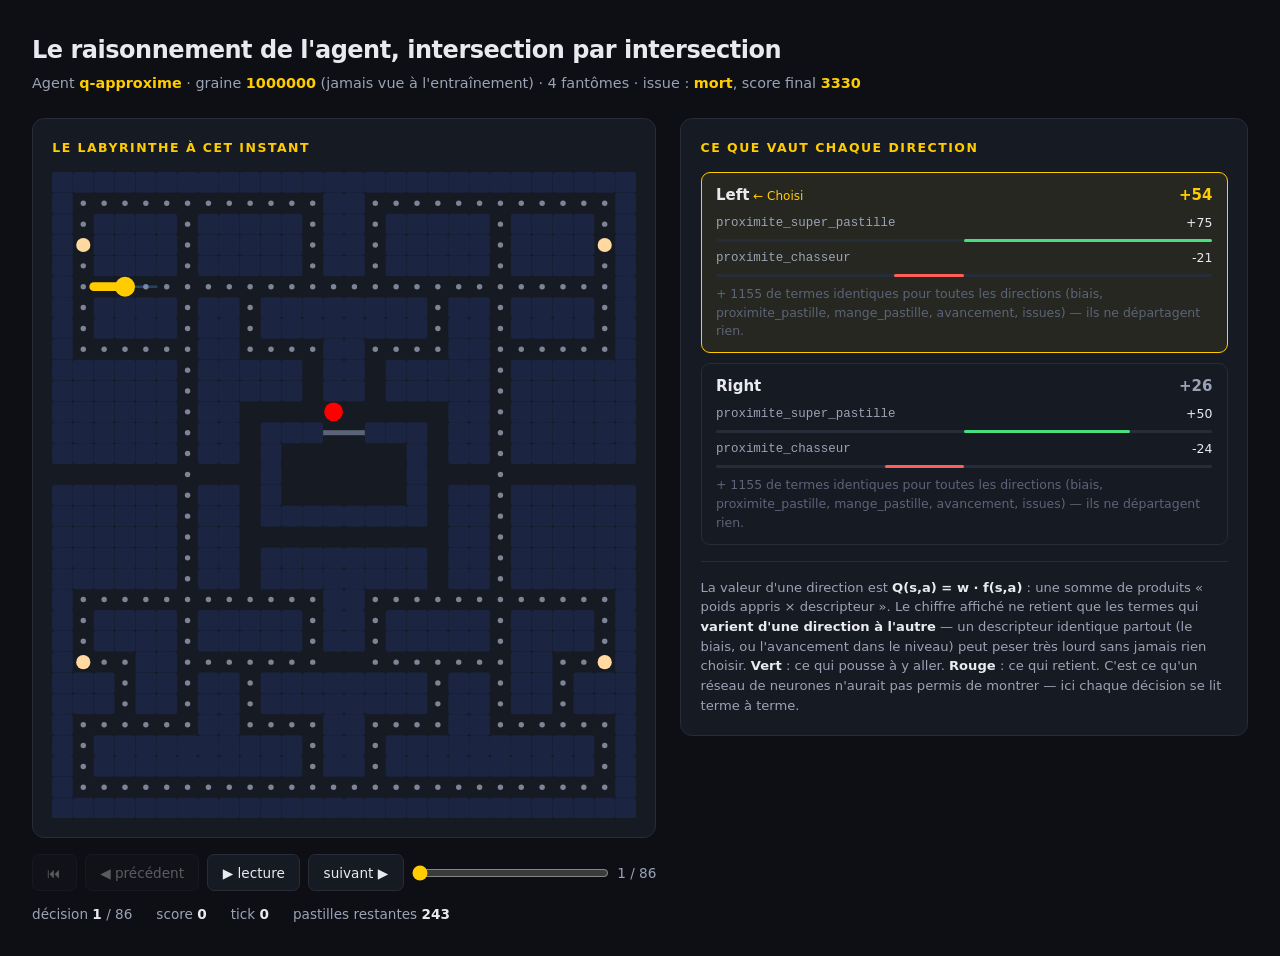
==== docs/decisions.html @ dc9a8a9d "✨ feat: le raisonnement de l'agent devient visible, intersection par intersection Un score ne montre" ====
<!doctype html>
<html lang="fr">
<head>
<meta charset="utf-8">
<meta name="viewport" content="width=device-width, initial-scale=1">
<title>Pac-Man — le raisonnement de l'agent</title>
<style>
  :root {
    --fond: #0d0f14; --carte: #161a22; --trait: #262c38;
    --texte: #e8eaf0; --doux: #9aa3b5; --jaune: #ffcc00;
    --bleu: #4da3ff; --rouge: #ff5f56; --vert: #4ade80;
  }
  * { box-sizing: border-box; margin: 0; padding: 0; }
  body {
    background: var(--fond); color: var(--texte); min-height: 100vh;
    font: 400 15px/1.5 "Segoe UI", system-ui, sans-serif; padding: 2rem;
  }
  h1 { font-size: 1.5rem; letter-spacing: -.02em; margin-bottom: .3rem; }
  .sous { color: var(--doux); font-size: .9rem; margin-bottom: 1.5rem; }
  .sous b { color: var(--jaune); }

  .plateau { display: grid; grid-template-columns: minmax(320px, 1.1fr) minmax(300px, 1fr); gap: 1.5rem; align-items: start; }
  @media (max-width: 860px) { .plateau { grid-template-columns: 1fr; } }

  .cadre { background: var(--carte); border: 1px solid var(--trait); border-radius: 12px; padding: 1.2rem; }
  .cadre h2 { font-size: .78rem; letter-spacing: .12em; text-transform: uppercase; color: var(--jaune); margin-bottom: .9rem; }

  svg { width: 100%; height: auto; display: block; }

  .commandes { display: flex; gap: .5rem; align-items: center; margin: 1rem 0 .5rem; flex-wrap: wrap; }
  button {
    background: var(--carte); color: var(--texte); border: 1px solid var(--trait);
    border-radius: 7px; padding: .45rem .9rem; font: inherit; font-size: .85rem; cursor: pointer;
  }
  button:hover { border-color: var(--jaune); color: var(--jaune); }
  button:disabled { opacity: .35; cursor: default; border-color: var(--trait); color: var(--texte); }
  input[type=range] { flex: 1; min-width: 140px; accent-color: var(--jaune); }
  .compteur { font-variant-numeric: tabular-nums; color: var(--doux); font-size: .85rem; white-space: nowrap; }

  .chiffres { display: flex; gap: 1.5rem; flex-wrap: wrap; margin-top: .8rem; font-size: .85rem; color: var(--doux); }
  .chiffres b { color: var(--texte); font-variant-numeric: tabular-nums; }

  .action { border: 1px solid var(--trait); border-radius: 9px; padding: .7rem .9rem; margin-bottom: .6rem; }
  .action.retenue { border-color: var(--jaune); background: rgba(255,204,0,.07); }
  .action .entete { display: flex; justify-content: space-between; align-items: baseline; gap: 1rem; }
  .action .nom { font-weight: 600; text-transform: capitalize; }
  .action.retenue .nom::after { content: " ← choisi"; color: var(--jaune); font-weight: 400; font-size: .8em; }
  .action .valeur { font-variant-numeric: tabular-nums; color: var(--jaune); font-weight: 600; }
  .action.rejetee .valeur { color: var(--doux); }
  .action .fixe { color: #5b6478; font-size: .78rem; }
  .terme.constant code, .terme.constant .apport { color: #5b6478; }
  .terme.constant .barre i { background: #39404f; }

  .terme { display: grid; grid-template-columns: 1fr auto; gap: .4rem 1rem; align-items: center; font-size: .78rem; margin-top: .45rem; }
  .terme code { color: var(--doux); font-family: Consolas, monospace; }
  .terme .apport { font-variant-numeric: tabular-nums; }
  .barre { grid-column: 1 / -1; height: 3px; background: var(--trait); border-radius: 2px; position: relative; }
  .barre i { position: absolute; top: 0; bottom: 0; border-radius: 2px; }
  .barre i.pos { background: var(--vert); left: 50%; }
  .barre i.neg { background: var(--rouge); right: 50%; }

  .note { color: var(--doux); font-size: .82rem; margin-top: 1rem; padding-top: 1rem; border-top: 1px solid var(--trait); }
  .note b { color: var(--texte); }
</style>
</head>
<body>
<h1>Le raisonnement de l'agent, intersection par intersection</h1>
<p class="sous" id="sous"></p>

<div class="plateau">
  <div>
    <div class="cadre">
      <h2>Le labyrinthe à cet instant</h2>
      <svg id="plan" viewBox="0 0 100 100" role="img" aria-label="Labyrinthe"></svg>
    </div>
    <div class="commandes">
      <button id="debut">⏮</button>
      <button id="prec">◀ précédent</button>
      <button id="lecture">▶ lecture</button>
      <button id="suiv">suivant ▶</button>
      <input type="range" id="curseur" min="0" value="0">
      <span class="compteur" id="compteur"></span>
    </div>
    <div class="chiffres" id="chiffres"></div>
  </div>

  <div class="cadre">
    <h2>Ce que vaut chaque direction</h2>
    <div id="actions"></div>
    <p class="note" id="note"></p>
  </div>
</div>

<script>
const PARTIE = {"agent":"q-approxime","graine":1000000,"fantomes":4,"plan":{"largeur":28,"hauteur":31,"murs":[[0,0],[1,0],[2,0],[3,0],[4,0],[5,0],[6,0],[7,0],[8,0],[9,0],[10,0],[11,0],[12,0],[13,0],[14,0],[15,0],[16,0],[17,0],[18,0],[19,0],[20,0],[21,0],[22,0],[23,0],[24,0],[25,0],[26,0],[27,0],[0,1],[13,1],[14,1],[27,1],[0,2],[2,2],[3,2],[4,2],[5,2],[7,2],[8,2],[9,2],[10,2],[11,2],[13,2],[14,2],[16,2],[17,2],[18,2],[19,2],[20,2],[22,2],[23,2],[24,2],[25,2],[27,2],[0,3],[2,3],[3,3],[4,3],[5,3],[7,3],[8,3],[9,3],[10,3],[11,3],[13,3],[14,3],[16,3],[17,3],[18,3],[19,3],[20,3],[22,3],[23,3],[24,3],[25,3],[27,3],[0,4],[2,4],[3,4],[4,4],[5,4],[7,4],[8,4],[9,4],[10,4],[11,4],[13,4],[14,4],[16,4],[17,4],[18,4],[19,4],[20,4],[22,4],[23,4],[24,4],[25,4],[27,4],[0,5],[27,5],[0,6],[2,6],[3,6],[4,6],[5,6],[7,6],[8,6],[10,6],[11,6],[12,6],[13,6],[14,6],[15,6],[16,6],[17,6],[19,6],[20,6],[22,6],[23,6],[24,6],[25,6],[27,6],[0,7],[2,7],[3,7],[4,7],[5,7],[7,7],[8,7],[10,7],[11,7],[12,7],[13,7],[14,7],[15,7],[16,7],[17,7],[19,7],[20,7],[22,7],[23,7],[24,7],[25,7],[27,7],[0,8],[7,8],[8,8],[13,8],[14,8],[19,8],[20,8],[27,8],[0,9],[1,9],[2,9],[3,9],[4,9],[5,9],[7,9],[8,9],[9,9],[10,9],[11,9],[13,9],[14,9],[16,9],[17,9],[18,9],[19,9],[20,9],[22,9],[23,9],[24,9],[25,9],[26,9],[27,9],[0,10],[1,10],[2,10],[3,10],[4,10],[5,10],[7,10],[8,10],[9,10],[10,10],[11,10],[13,10],[14,10],[16,10],[17,10],[18,10],[19,10],[20,10],[22,10],[23,10],[24,10],[25,10],[26,10],[27,10],[0,11],[1,11],[2,11],[3,11],[4,11],[5,11],[7,11],[8,11],[19,11],[20,11],[22,11],[23,11],[24,11],[25,11],[26,11],[27,11],[0,12],[1,12],[2,12],[3,12],[4,12],[5,12],[7,12],[8,12],[10,12],[11,12],[12,12],[15,12],[16,12],[17,12],[19,12],[20,12],[22,12],[23,12],[24,12],[25,12],[26,12],[27,12],[0,13],[1,13],[2,13],[3,13],[4,13],[5,13],[7,13],[8,13],[10,13],[17,13],[19,13],[20,13],[22,13],[23,13],[24,13],[25,13],[26,13],[27,13],[10,14],[17,14],[0,15],[1,15],[2,15],[3,15],[4,15],[5,15],[7,15],[8,15],[10,15],[17,15],[19,15],[20,15],[22,15],[23,15],[24,15],[25,15],[26,15],[27,15],[0,16],[1,16],[2,16],[3,16],[4,16],[5,16],[7,16],[8,16],[10,16],[11,16],[12,16],[13,16],[14,16],[15,16],[16,16],[17,16],[19,16],[20,16],[22,16],[23,16],[24,16],[25,16],[26,16],[27,16],[0,17],[1,17],[2,17],[3,17],[4,17],[5,17],[7,17],[8,17],[19,17],[20,17],[22,17],[23,17],[24,17],[25,17],[26,17],[27,17],[0,18],[1,18],[2,18],[3,18],[4,18],[5,18],[7,18],[8,18],[10,18],[11,18],[12,18],[13,18],[14,18],[15,18],[16,18],[17,18],[19,18],[20,18],[22,18],[23,18],[24,18],[25,18],[26,18],[27,18],[0,19],[1,19],[2,19],[3,19],[4,19],[5,19],[7,19],[8,19],[10,19],[11,19],[12,19],[13,19],[14,19],[15,19],[16,19],[17,19],[19,19],[20,19],[22,19],[23,19],[24,19],[25,19],[26,19],[27,19],[0,20],[13,20],[14,20],[27,20],[0,21],[2,21],[3,21],[4,21],[5,21],[7,21],[8,21],[9,21],[10,21],[11,21],[13,21],[14,21],[16,21],[17,21],[18,21],[19,21],[20,21],[22,21],[23,21],[24,21],[25,21],[27,21],[0,22],[2,22],[3,22],[4,22],[5,22],[7,22],[8,22],[9,22],[10,22],[11,22],[13,22],[14,22],[16,22],[17,22],[18,22],[19,22],[20,22],[22,22],[23,22],[24,22],[25,22],[27,22],[0,23],[4,23],[5,23],[22,23],[23,23],[27,23],[0,24],[1,24],[2,24],[4,24],[5,24],[7,24],[8,24],[10,24],[11,24],[12,24],[13,24],[14,24],[15,24],[16,24],[17,24],[19,24],[20,24],[22,24],[23,24],[25,24],[26,24],[27,24],[0,25],[1,25],[2,25],[4,25],[5,25],[7,25],[8,25],[10,25],[11,25],[12,25],[13,25],[14,25],[15,25],[16,25],[17,25],[19,25],[20,25],[22,25],[23,25],[25,25],[26,25],[27,25],[0,26],[7,26],[8,26],[13,26],[14,26],[19,26],[20,26],[27,26],[0,27],[2,27],[3,27],[4,27],[5,27],[6,27],[7,27],[8,27],[9,27],[10,27],[11,27],[13,27],[14,27],[16,27],[17,27],[18,27],[19,27],[20,27],[21,27],[22,27],[23,27],[24,27],[25,27],[27,27],[0,28],[2,28],[3,28],[4,28],[5,28],[6,28],[7,28],[8,28],[9,28],[10,28],[11,28],[13,28],[14,28],[16,28],[17,28],[18,28],[19,28],[20,28],[21,28],[22,28],[23,28],[24,28],[25,28],[27,28],[0,29],[27,29],[0,30],[1,30],[2,30],[3,30],[4,30],[5,30],[6,30],[7,30],[8,30],[9,30],[10,30],[11,30],[12,30],[13,30],[14,30],[15,30],[16,30],[17,30],[18,30],[19,30],[20,30],[21,30],[22,30],[23,30],[24,30],[25,30],[26,30],[27,30]],"portes":[[13,12],[14,12]]},"pastilles_initiales":[[1,1],[2,1],[3,1],[4,1],[5,1],[6,1],[7,1],[8,1],[9,1],[10,1],[11,1],[12,1],[15,1],[16,1],[17,1],[18,1],[19,1],[20,1],[21,1],[22,1],[23,1],[24,1],[25,1],[26,1],[1,2],[6,2],[12,2],[15,2],[21,2],[26,2],[1,3],[6,3],[12,3],[15,3],[21,3],[26,3],[1,4],[6,4],[12,4],[15,4],[21,4],[26,4],[1,5],[2,5],[4,5],[5,5],[6,5],[7,5],[8,5],[9,5],[10,5],[11,5],[12,5],[13,5],[14,5],[15,5],[16,5],[17,5],[18,5],[19,5],[20,5],[21,5],[22,5],[23,5],[24,5],[25,5],[26,5],[1,6],[6,6],[9,6],[18,6],[21,6],[26,6],[1,7],[6,7],[9,7],[18,7],[21,7],[26,7],[1,8],[2,8],[3,8],[4,8],[5,8],[6,8],[9,8],[10,8],[11,8],[12,8],[15,8],[16,8],[17,8],[18,8],[21,8],[22,8],[23,8],[24,8],[25,8],[26,8],[6,9],[21,9],[6,10],[21,10],[6,11],[21,11],[6,12],[21,12],[6,13],[21,13],[6,14],[21,14],[6,15],[21,15],[6,16],[21,16],[6,17],[21,17],[6,18],[21,18],[6,19],[21,19],[1,20],[2,20],[3,20],[4,20],[5,20],[6,20],[7,20],[8,20],[9,20],[10,20],[11,20],[12,20],[15,20],[16,20],[17,20],[18,20],[19,20],[20,20],[21,20],[22,20],[23,20],[24,20],[25,20],[26,20],[1,21],[6,21],[12,21],[15,21],[21,21],[26,21],[1,22],[6,22],[12,22],[15,22],[21,22],[26,22],[1,23],[2,23],[3,23],[6,23],[7,23],[8,23],[9,23],[10,23],[11,23],[12,23],[15,23],[16,23],[17,23],[18,23],[19,23],[20,23],[21,23],[24,23],[25,23],[26,23],[3,24],[6,24],[9,24],[18,24],[21,24],[24,24],[3,25],[6,25],[9,25],[18,25],[21,25],[24,25],[1,26],[2,26],[3,26],[4,26],[5,26],[6,26],[9,26],[10,26],[11,26],[12,26],[15,26],[16,26],[17,26],[18,26],[21,26],[22,26],[23,26],[24,26],[25,26],[26,26],[1,27],[12,27],[15,27],[26,27],[1,28],[12,28],[15,28],[26,28],[1,29],[2,29],[3,29],[4,29],[5,29],[6,29],[7,29],[8,29],[9,29],[10,29],[11,29],[12,29],[13,29],[14,29],[15,29],[16,29],[17,29],[18,29],[19,29],[20,29],[21,29],[22,29],[23,29],[24,29],[25,29],[26,29]],"decisions":[{"numero":1,"tick":0,"score":0,"x":3,"y":5,"venant_de":"none","fantomes":[{"nom":"blinky","x":13,"y":11,"effraye":false,"actif":true},{"nom":"pinky","x":14,"y":13,"effraye":false,"actif":false},{"nom":"inky","x":12,"y":13,"effraye":false,"actif":false},{"nom":"clyde","x":16,"y":13,"effraye":false,"actif":false}],"actions":[{"direction":"left","valeur":1208.8,"valeur_discriminante":53.7,"contributions":[{"nom":"proximite_super_pastille","descripteur":0.25,"apport":74.8,"discrimine":true},{"nom":"proximite_chasseur","descripteur":0.056,"apport":-21.1,"discrimine":true},{"nom":"biais","descripteur":1.0,"apport":1071.8,"discrimine":false},{"nom":"proximite_pastille","descripteur":1.0,"apport":199.2,"discrimine":false},{"nom":"mange_pastille","descripteur":1.0,"apport":-111.9,"discrimine":false},{"nom":"avancement","descripteur":0.004,"apport":-3.7,"discrimine":false},{"nom":"issues","descripteur":0.333,"apport":-0.3,"discrimine":false}]},{"direction":"right","valeur":1181.2,"valeur_discriminante":26.1,"contributions":[{"nom":"proximite_super_pastille","descripteur":0.167,"apport":49.9,"discrimine":true},{"nom":"proximite_chasseur","descripteur":0.062,"apport":-23.8,"discrimine":true},{"nom":"biais","descripteur":1.0,"apport":1071.8,"discrimine":false},{"nom":"proximite_pastille","descripteur":1.0,"apport":199.2,"discrimine":false},{"nom":"mange_pastille","descripteur":1.0,"apport":-111.9,"discrimine":false},{"nom":"avancement","descripteur":0.004,"apport":-3.7,"discrimine":false},{"nom":"issues","descripteur":0.333,"apport":-0.3,"discrimine":false}]}],"choix":"left","pastilles":[[1,1],[2,1],[3,1],[4,1],[5,1],[6,1],[7,1],[8,1],[9,1],[10,1],[11,1],[12,1],[15,1],[16,1],[17,1],[18,1],[19,1],[20,1],[21,1],[22,1],[23,1],[24,1],[25,1],[26,1],[1,2],[6,2],[12,2],[15,2],[21,2],[26,2],[1,3],[6,3],[12,3],[15,3],[21,3],[26,3],[1,4],[6,4],[12,4],[15,4],[21,4],[26,4],[1,5],[2,5],[4,5],[5,5],[6,5],[7,5],[8,5],[9,5],[10,5],[11,5],[12,5],[13,5],[14,5],[15,5],[16,5],[17,5],[18,5],[19,5],[20,5],[21,5],[22,5],[23,5],[24,5],[25,5],[26,5],[1,6],[6,6],[9,6],[18,6],[21,6],[26,6],[1,7],[6,7],[9,7],[18,7],[21,7],[26,7],[1,8],[2,8],[3,8],[4,8],[5,8],[6,8],[9,8],[10,8],[11,8],[12,8],[15,8],[16,8],[17,8],[18,8],[21,8],[22,8],[23,8],[24,8],[25,8],[26,8],[6,9],[21,9],[6,10],[21,10],[6,11],[21,11],[6,12],[21,12],[6,13],[21,13],[6,14],[21,14],[6,15],[21,15],[6,16],[21,16],[6,17],[21,17],[6,18],[21,18],[6,19],[21,19],[1,20],[2,20],[3,20],[4,20],[5,20],[6,20],[7,20],[8,20],[9,20],[10,20],[11,20],[12,20],[15,20],[16,20],[17,20],[18,20],[19,20],[20,20],[21,20],[22,20],[23,20],[24,20],[25,20],[26,20],[1,21],[6,21],[12,21],[15,21],[21,21],[26,21],[1,22],[6,22],[12,22],[15,22],[21,22],[26,22],[1,23],[2,23],[3,23],[6,23],[7,23],[8,23],[9,23],[10,23],[11,23],[12,23],[15,23],[16,23],[17,23],[18,23],[19,23],[20,23],[21,23],[24,23],[25,23],[26,23],[3,24],[6,24],[9,24],[18,24],[21,24],[24,24],[3,25],[6,25],[9,25],[18,25],[21,25],[24,25],[1,26],[2,26],[3,26],[4,26],[5,26],[6,26],[9,26],[10,26],[11,26],[12,26],[15,26],[16,26],[17,26],[18,26],[21,26],[22,26],[23,26],[24,26],[25,26],[26,26],[1,27],[12,27],[15,27],[26,27],[1,28],[12,28],[15,28],[26,28],[1,29],[2,29],[3,29],[4,29],[5,29],[6,29],[7,29],[8,29],[9,29],[10,29],[11,29],[12,29],[13,29],[14,29],[15,29],[16,29],[17,29],[18,29],[19,29],[20,29],[21,29],[22,29],[23,29],[24,29],[25,29],[26,29]],"super_pastilles":[[1,3],[26,3],[1,23],[26,23]],"fruit":null},{"numero":2,"tick":133,"score":20,"x":1,"y":5,"venant_de":"left","fantomes":[{"nom":"blinky","x":14,"y":11,"effraye":false,"actif":true},{"nom":"pinky","x":14,"y":12,"effraye":false,"actif":false},{"nom":"inky","x":12,"y":13,"effraye":false,"actif":false},{"nom":"clyde","x":16,"y":13,"effraye":false,"actif":false}],"actions":[{"direction":"up","valeur":1279.2,"valeur_discriminante":218.9,"contributions":[{"nom":"proximite_pastille","descripteur":1.0,"apport":199.2,"discrimine":true},{"nom":"proximite_super_pastille","descripteur":0.5,"apport":149.7,"discrimine":true},{"nom":"mange_pastille","descripteur":1.0,"apport":-111.9,"discrimine":true},{"nom":"proximite_chasseur","descripteur":0.048,"apport":-18.1,"discrimine":true},{"nom":"biais","descripteur":1.0,"apport":1071.8,"discrimine":false},{"nom":"avancement","descripteur":0.012,"apport":-11.2,"discrimine":false},{"nom":"issues","descripteur":0.333,"apport":-0.3,"discrimine":false}]},{"direction":"down","valeur":1204.3,"valeur_discriminante":144.0,"contributions":[{"nom":"proximite_pastille","descripteur":1.0,"apport":199.2,"discrimine":true},{"nom":"mange_pastille","descripteur":1.0,"apport":-111.9,"discrimine":true},{"nom":"proximite_super_pastille","descripteur":0.25,"apport":74.8,"discrimine":true},{"nom":"proximite_chasseur","descripteur":0.048,"apport":-18.1,"discrimine":true},{"nom":"biais","descripteur":1.0,"apport":1071.8,"discrimine":false},{"nom":"avancement","descripteur":0.012,"apport":-11.2,"discrimine":false},{"nom":"issues","descripteur":0.333,"apport":-0.3,"discrimine":false}]},{"direction":"right","valeur":1131.5,"valeur_discriminante":71.2,"contributions":[{"nom":"proximite_super_pastille","descripteur":0.25,"apport":74.8,"discrimine":true},{"nom":"proximite_pastille","descripteur":0.333,"apport":66.4,"discrimine":true},{"nom":"demi_tour","descripteur":1.0,"apport":-50.0,"discrimine":true},{"nom":"proximite_chasseur","descripteur":0.053,"apport":-20.0,"discrimine":true},{"nom":"biais","descripteur":1.0,"apport":1071.8,"discrimine":false},{"nom":"avancement","descripteur":0.012,"apport":-11.2,"discrimine":false},{"nom":"issues","descripteur":0.333,"apport":-0.3,"discrimine":false}]}],"choix":"up","pastilles":[[1,1],[2,1],[3,1],[4,1],[5,1],[6,1],[7,1],[8,1],[9,1],[10,1],[11,1],[12,1],[15,1],[16,1],[17,1],[18,1],[19,1],[20,1],[21,1],[22,1],[23,1],[24,1],[25,1],[26,1],[1,2],[6,2],[12,2],[15,2],[21,2],[26,2],[1,3],[6,3],[12,3],[15,3],[21,3],[26,3],[1,4],[6,4],[12,4],[15,4],[21,4],[26,4],[4,5],[5,5],[6,5],[7,5],[8,5],[9,5],[10,5],[11,5],[12,5],[13,5],[14,5],[15,5],[16,5],[17,5],[18,5],[19,5],[20,5],[21,5],[22,5],[23,5],[24,5],[25,5],[26,5],[1,6],[6,6],[9,6],[18,6],[21,6],[26,6],[1,7],[6,7],[9,7],[18,7],[21,7],[26,7],[1,8],[2,8],[3,8],[4,8],[5,8],[6,8],[9,8],[10,8],[11,8],[12,8],[15,8],[16,8],[17,8],[18,8],[21,8],[22,8],[23,8],[24,8],[25,8],[26,8],[6,9],[21,9],[6,10],[21,10],[6,11],[21,11],[6,12],[21,12],[6,13],[21,13],[6,14],[21,14],[6,15],[21,15],[6,16],[21,16],[6,17],[21,17],[6,18],[21,18],[6,19],[21,19],[1,20],[2,20],[3,20],[4,20],[5,20],[6,20],[7,20],[8,20],[9,20],[10,20],[11,20],[12,20],[15,20],[16,20],[17,20],[18,20],[19,20],[20,20],[21,20],[22,20],[23,20],[24,20],[25,20],[26,20],[1,21],[6,21],[12,21],[15,21],[21,21],[26,21],[1,22],[6,22],[12,22],[15,22],[21,22],[26,22],[1,23],[2,23],[3,23],[6,23],[7,23],[8,23],[9,23],[10,23],[11,23],[12,23],[15,23],[16,23],[17,23],[18,23],[19,23],[20,23],[21,23],[24,23],[25,23],[26,23],[3,24],[6,24],[9,24],[18,24],[21,24],[24,24],[3,25],[6,25],[9,25],[18,25],[21,25],[24,25],[1,26],[2,26],[3,26],[4,26],[5,26],[6,26],[9,26],[10,26],[11,26],[12,26],[15,26],[16,26],[17,26],[18,26],[21,26],[22,26],[23,26],[24,26],[25,26],[26,26],[1,27],[12,27],[15,27],[26,27],[1,28],[12,28],[15,28],[26,28],[1,29],[2,29],[3,29],[4,29],[5,29],[6,29],[7,29],[8,29],[9,29],[10,29],[11,29],[12,29],[13,29],[14,29],[15,29],[16,29],[17,29],[18,29],[19,29],[20,29],[21,29],[22,29],[23,29],[24,29],[25,29],[26,29]],"super_pastilles":[[1,3],[26,3],[1,23],[26,23]],"fruit":null},{"numero":3,"tick":185,"score":150,"x":6,"y":1,"venant_de":"right","fantomes":[{"nom":"blinky","x":12,"y":11,"effraye":true,"actif":true},{"nom":"pinky","x":15,"y":9,"effraye":true,"actif":true},{"nom":"inky","x":12,"y":13,"effraye":false,"actif":false},{"nom":"clyde","x":16,"y":13,"effraye":false,"actif":false}],"actions":[{"direction":"left","valeur":1079.4,"valeur_discriminante":52.7,"contributions":[{"nom":"proximite_pastille","descripteur":0.333,"apport":66.4,"discrimine":true},{"nom":"demi_tour","descripteur":1.0,"apport":-50.0,"discrimine":true},{"nom":"proximite_proie","descripteur":0.056,"apport":25.6,"discrimine":true},{"nom":"proximite_super_pastille","descripteur":0.036,"apport":10.7,"discrimine":true},{"nom":"biais","descripteur":1.0,"apport":1071.8,"discrimine":false},{"nom":"avancement","descripteur":0.049,"apport":-44.8,"discrimine":false},{"nom":"issues","descripteur":0.333,"apport":-0.3,"discrimine":false}]},{"direction":"down","valeur":1154.3,"valeur_discriminante":127.6,"contributions":[{"nom":"proximite_pastille","descripteur":1.0,"apport":199.2,"discrimine":true},{"nom":"mange_pastille","descripteur":1.0,"apport":-111.9,"discrimine":true},{"nom":"proximite_proie","descripteur":0.062,"apport":28.8,"discrimine":true},{"nom":"proximite_super_pastille","descripteur":0.038,"apport":11.5,"discrimine":true},{"nom":"biais","descripteur":1.0,"apport":1071.8,"discrimine":false},{"nom":"avancement","descripteur":0.049,"apport":-44.8,"discrimine":false},{"nom":"issues","descripteur":0.333,"apport":-0.3,"discrimine":false}]},{"direction":"right","valeur":1151.1,"valeur_discriminante":124.4,"contributions":[{"nom":"proximite_pastille","descripteur":1.0,"apport":199.2,"discrimine":true},{"nom":"mange_pastille","descripteur":1.0,"apport":-111.9,"discrimine":true},{"nom":"proximite_proie","descripteur":0.056,"apport":25.6,"discrimine":true},{"nom":"proximite_super_pastille","descripteur":0.038,"apport":11.5,"discrimine":true},{"nom":"biais","descripteur":1.0,"apport":1071.8,"discrimine":false},{"nom":"avancement","descripteur":0.049,"apport":-44.8,"discrimine":false},{"nom":"issues","descripteur":0.333,"apport":-0.3,"discrimine":false}]}],"choix":"down","pastilles":[[7,1],[8,1],[9,1],[10,1],[11,1],[12,1],[15,1],[16,1],[17,1],[18,1],[19,1],[20,1],[21,1],[22,1],[23,1],[24,1],[25,1],[26,1],[6,2],[12,2],[15,2],[21,2],[26,2],[6,3],[12,3],[15,3],[21,3],[26,3],[6,4],[12,4],[15,4],[21,4],[26,4],[4,5],[5,5],[6,5],[7,5],[8,5],[9,5],[10,5],[11,5],[12,5],[13,5],[14,5],[15,5],[16,5],[17,5],[18,5],[19,5],[20,5],[21,5],[22,5],[23,5],[24,5],[25,5],[26,5],[1,6],[6,6],[9,6],[18,6],[21,6],[26,6],[1,7],[6,7],[9,7],[18,7],[21,7],[26,7],[1,8],[2,8],[3,8],[4,8],[5,8],[6,8],[9,8],[10,8],[11,8],[12,8],[15,8],[16,8],[17,8],[18,8],[21,8],[22,8],[23,8],[24,8],[25,8],[26,8],[6,9],[21,9],[6,10],[21,10],[6,11],[21,11],[6,12],[21,12],[6,13],[21,13],[6,14],[21,14],[6,15],[21,15],[6,16],[21,16],[6,17],[21,17],[6,18],[21,18],[6,19],[21,19],[1,20],[2,20],[3,20],[4,20],[5,20],[6,20],[7,20],[8,20],[9,20],[10,20],[11,20],[12,20],[15,20],[16,20],[17,20],[18,20],[19,20],[20,20],[21,20],[22,20],[23,20],[24,20],[25,20],[26,20],[1,21],[6,21],[12,21],[15,21],[21,21],[26,21],[1,22],[6,22],[12,22],[15,22],[21,22],[26,22],[1,23],[2,23],[3,23],[6,23],[7,23],[8,23],[9,23],[10,23],[11,23],[12,23],[15,23],[16,23],[17,23],[18,23],[19,23],[20,23],[21,23],[24,23],[25,23],[26,23],[3,24],[6,24],[9,24],[18,24],[21,24],[24,24],[3,25],[6,25],[9,25],[18,25],[21,25],[24,25],[1,26],[2,26],[3,26],[4,26],[5,26],[6,26],[9,26],[10,26],[11,26],[12,26],[15,26],[16,26],[17,26],[18,26],[21,26],[22,26],[23,26],[24,26],[25,26],[26,26],[1,27],[12,27],[15,27],[26,27],[1,28],[12,28],[15,28],[26,28],[1,29],[2,29],[3,29],[4,29],[5,29],[6,29],[7,29],[8,29],[9,29],[10,29],[11,29],[12,29],[13,29],[14,29],[15,29],[16,29],[17,29],[18,29],[19,29],[20,29],[21,29],[22,29],[23,29],[24,29],[25,29],[26,29]],"super_pastilles":[[26,3],[1,23],[26,23]],"fruit":null},{"numero":4,"tick":208,"score":190,"x":6,"y":5,"venant_de":"down","fantomes":[{"nom":"blinky","x":9,"y":11,"effraye":true,"actif":true},{"nom":"pinky","x":17,"y":8,"effraye":true,"actif":true},{"nom":"inky","x":12,"y":13,"effraye":false,"actif":false},{"nom":"clyde","x":16,"y":13,"effraye":false,"actif":false}],"actions":[{"direction":"up","valeur":1067.7,"valeur_discriminante":56.0,"contributions":[{"nom":"proximite_pastille","descripteur":0.333,"apport":66.4,"discrimine":true},{"nom":"demi_tour","descripteur":1.0,"apport":-50.0,"discrimine":true},{"nom":"proximite_proie","descripteur":0.059,"apport":27.1,"discrimine":true},{"nom":"proximite_super_pastille","descripteur":0.042,"apport":12.5,"discrimine":true},{"nom":"biais","descripteur":1.0,"apport":1071.8,"discrimine":false},{"nom":"avancement","descripteur":0.066,"apport":-59.7,"discrimine":false},{"nom":"issues","descripteur":0.333,"apport":-0.3,"discrimine":false}]},{"direction":"left","valeur":1138.7,"valeur_discriminante":126.9,"contributions":[{"nom":"proximite_pastille","descripteur":1.0,"apport":199.2,"discrimine":true},{"nom":"mange_pastille","descripteur":1.0,"apport":-111.9,"discrimine":true},{"nom":"proximite_proie","descripteur":0.059,"apport":27.1,"discrimine":true},{"nom":"proximite_super_pastille","descripteur":0.042,"apport":12.5,"discrimine":true},{"nom":"biais","descripteur":1.0,"apport":1071.8,"discrimine":false},{"nom":"avancement","descripteur":0.066,"apport":-59.7,"discrimine":false},{"nom":"issues","descripteur":0.333,"apport":-0.3,"discrimine":false}]},{"direction":"down","valeur":1142.8,"valeur_discriminante":131.0,"contributions":[{"nom":"proximite_pastille","descripteur":1.0,"apport":199.2,"discrimine":true},{"nom":"mange_pastille","descripteur":1.0,"apport":-111.9,"discrimine":true},{"nom":"proximite_proie","descripteur":0.067,"apport":30.7,"discrimine":true},{"nom":"proximite_super_pastille","descripteur":0.043,"apport":13.0,"discrimine":true},{"nom":"biais","descripteur":1.0,"apport":1071.8,"discrimine":false},{"nom":"avancement","descripteur":0.066,"apport":-59.7,"discrimine":false},{"nom":"issues","descripteur":0.333,"apport":-0.3,"discrimine":false}]},{"direction":"right","valeur":1143.4,"valeur_discriminante":131.6,"contributions":[{"nom":"proximite_pastille","descripteur":1.0,"apport":199.2,"discrimine":true},{"nom":"mange_pastille","descripteur":1.0,"apport":-111.9,"discrimine":true},{"nom":"proximite_proie","descripteur":0.067,"apport":30.7,"discrimine":true},{"nom":"proximite_super_pastille","descripteur":0.045,"apport":13.6,"discrimine":true},{"nom":"biais","descripteur":1.0,"apport":1071.8,"discrimine":false},{"nom":"avancement","descripteur":0.066,"apport":-59.7,"discrimine":false},{"nom":"issues","descripteur":0.333,"apport":-0.3,"discrimine":false}]}],"choix":"right","pastilles":[[7,1],[8,1],[9,1],[10,1],[11,1],[12,1],[15,1],[16,1],[17,1],[18,1],[19,1],[20,1],[21,1],[22,1],[23,1],[24,1],[25,1],[26,1],[12,2],[15,2],[21,2],[26,2],[12,3],[15,3],[21,3],[26,3],[12,4],[15,4],[21,4],[26,4],[4,5],[5,5],[7,5],[8,5],[9,5],[10,5],[11,5],[12,5],[13,5],[14,5],[15,5],[16,5],[17,5],[18,5],[19,5],[20,5],[21,5],[22,5],[23,5],[24,5],[25,5],[26,5],[1,6],[6,6],[9,6],[18,6],[21,6],[26,6],[1,7],[6,7],[9,7],[18,7],[21,7],[26,7],[1,8],[2,8],[3,8],[4,8],[5,8],[6,8],[9,8],[10,8],[11,8],[12,8],[15,8],[16,8],[17,8],[18,8],[21,8],[22,8],[23,8],[24,8],[25,8],[26,8],[6,9],[21,9],[6,10],[21,10],[6,11],[21,11],[6,12],[21,12],[6,13],[21,13],[6,14],[21,14],[6,15],[21,15],[6,16],[21,16],[6,17],[21,17],[6,18],[21,18],[6,19],[21,19],[1,20],[2,20],[3,20],[4,20],[5,20],[6,20],[7,20],[8,20],[9,20],[10,20],[11,20],[12,20],[15,20],[16,20],[17,20],[18,20],[19,20],[20,20],[21,20],[22,20],[23,20],[24,20],[25,20],[26,20],[1,21],[6,21],[12,21],[15,21],[21,21],[26,21],[1,22],[6,22],[12,22],[15,22],[21,22],[26,22],[1,23],[2,23],[3,23],[6,23],[7,23],[8,23],[9,23],[10,23],[11,23],[12,23],[15,23],[16,23],[17,23],[18,23],[19,23],[20,23],[21,23],[24,23],[25,23],[26,23],[3,24],[6,24],[9,24],[18,24],[21,24],[24,24],[3,25],[6,25],[9,25],[18,25],[21,25],[24,25],[1,26],[2,26],[3,26],[4,26],[5,26],[6,26],[9,26],[10,26],[11,26],[12,26],[15,26],[16,26],[17,26],[18,26],[21,26],[22,26],[23,26],[24,26],[25,26],[26,26],[1,27],[12,27],[15,27],[26,27],[1,28],[12,28],[15,28],[26,28],[1,29],[2,29],[3,29],[4,29],[5,29],[6,29],[7,29],[8,29],[9,29],[10,29],[11,29],[12,29],[13,29],[14,29],[15,29],[16,29],[17,29],[18,29],[19,29],[20,29],[21,29],[22,29],[23,29],[24,29],[25,29],[26,29]],"super_pastilles":[[26,3],[1,23],[26,23]],"fruit":null},{"numero":5,"tick":225,"score":220,"x":9,"y":5,"venant_de":"right","fantomes":[{"nom":"blinky","x":9,"y":12,"effraye":true,"actif":true},{"nom":"pinky","x":18,"y":8,"effraye":true,"actif":true},{"nom":"inky","x":12,"y":13,"effraye":false,"actif":false},{"nom":"clyde","x":16,"y":13,"effraye":false,"actif":false}],"actions":[{"direction":"left","valeur":1064.1,"valeur_discriminante":63.6,"contributions":[{"nom":"proximite_pastille","descripteur":0.333,"apport":66.4,"discrimine":true},{"nom":"demi_tour","descripteur":1.0,"apport":-50.0,"discrimine":true},{"nom":"proximite_proie","descripteur":0.071,"apport":32.9,"discrimine":true},{"nom":"proximite_super_pastille","descripteur":0.048,"apport":14.3,"discrimine":true},{"nom":"biais","descripteur":1.0,"apport":1071.8,"discrimine":false},{"nom":"avancement","descripteur":0.078,"apport":-70.9,"discrimine":false},{"nom":"issues","descripteur":0.333,"apport":-0.3,"discrimine":false}]},{"direction":"down","valeur":1137.6,"valeur_discriminante":137.1,"contributions":[{"nom":"proximite_pastille","descripteur":1.0,"apport":199.2,"discrimine":true},{"nom":"mange_pastille","descripteur":1.0,"apport":-111.9,"discrimine":true},{"nom":"proximite_proie","descripteur":0.077,"apport":35.5,"discrimine":true},{"nom":"proximite_super_pastille","descripteur":0.048,"apport":14.3,"discrimine":true},{"nom":"biais","descripteur":1.0,"apport":1071.8,"discrimine":false},{"nom":"avancement","descripteur":0.078,"apport":-70.9,"discrimine":false},{"nom":"issues","descripteur":0.333,"apport":-0.3,"discrimine":false}]},{"direction":"right","valeur":1142.0,"valeur_discriminante":141.5,"contributions":[{"nom":"proximite_pastille","descripteur":1.0,"apport":199.2,"discrimine":true},{"nom":"mange_pastille","descripteur":1.0,"apport":-111.9,"discrimine":true},{"nom":"proximite_proie","descripteur":0.083,"apport":38.4,"discrimine":true},{"nom":"proximite_super_pastille","descripteur":0.053,"apport":15.8,"discrimine":true},{"nom":"biais","descripteur":1.0,"apport":1071.8,"discrimine":false},{"nom":"avancement","descripteur":0.078,"apport":-70.9,"discrimine":false},{"nom":"issues","descripteur":0.333,"apport":-0.3,"discrimine":false}]}],"choix":"right","pastilles":[[7,1],[8,1],[9,1],[10,1],[11,1],[12,1],[15,1],[16,1],[17,1],[18,1],[19,1],[20,1],[21,1],[22,1],[23,1],[24,1],[25,1],[26,1],[12,2],[15,2],[21,2],[26,2],[12,3],[15,3],[21,3],[26,3],[12,4],[15,4],[21,4],[26,4],[4,5],[5,5],[10,5],[11,5],[12,5],[13,5],[14,5],[15,5],[16,5],[17,5],[18,5],[19,5],[20,5],[21,5],[22,5],[23,5],[24,5],[25,5],[26,5],[1,6],[6,6],[9,6],[18,6],[21,6],[26,6],[1,7],[6,7],[9,7],[18,7],[21,7],[26,7],[1,8],[2,8],[3,8],[4,8],[5,8],[6,8],[9,8],[10,8],[11,8],[12,8],[15,8],[16,8],[17,8],[18,8],[21,8],[22,8],[23,8],[24,8],[25,8],[26,8],[6,9],[21,9],[6,10],[21,10],[6,11],[21,11],[6,12],[21,12],[6,13],[21,13],[6,14],[21,14],[6,15],[21,15],[6,16],[21,16],[6,17],[21,17],[6,18],[21,18],[6,19],[21,19],[1,20],[2,20],[3,20],[4,20],[5,20],[6,20],[7,20],[8,20],[9,20],[10,20],[11,20],[12,20],[15,20],[16,20],[17,20],[18,20],[19,20],[20,20],[21,20],[22,20],[23,20],[24,20],[25,20],[26,20],[1,21],[6,21],[12,21],[15,21],[21,21],[26,21],[1,22],[6,22],[12,22],[15,22],[21,22],[26,22],[1,23],[2,23],[3,23],[6,23],[7,23],[8,23],[9,23],[10,23],[11,23],[12,23],[15,23],[16,23],[17,23],[18,23],[19,23],[20,23],[21,23],[24,23],[25,23],[26,23],[3,24],[6,24],[9,24],[18,24],[21,24],[24,24],[3,25],[6,25],[9,25],[18,25],[21,25],[24,25],[1,26],[2,26],[3,26],[4,26],[5,26],[6,26],[9,26],[10,26],[11,26],[12,26],[15,26],[16,26],[17,26],[18,26],[21,26],[22,26],[23,26],[24,26],[25,26],[26,26],[1,27],[12,27],[15,27],[26,27],[1,28],[12,28],[15,28],[26,28],[1,29],[2,29],[3,29],[4,29],[5,29],[6,29],[7,29],[8,29],[9,29],[10,29],[11,29],[12,29],[13,29],[14,29],[15,29],[16,29],[17,29],[18,29],[19,29],[20,29],[21,29],[22,29],[23,29],[24,29],[25,29],[26,29]],"super_pastilles":[[26,3],[1,23],[26,23]],"fruit":null},{"numero":6,"tick":242,"score":250,"x":12,"y":5,"venant_de":"right","fantomes":[{"nom":"blinky","x":9,"y":14,"effraye":true,"actif":true},{"nom":"pinky","x":18,"y":6,"effraye":true,"actif":true},{"nom":"inky","x":12,"y":13,"effraye":false,"actif":false},{"nom":"clyde","x":16,"y":13,"effraye":false,"actif":false}],"actions":[{"direction":"up","valeur":1144.5,"valeur_discriminante":155.1,"contributions":[{"nom":"proximite_pastille","descripteur":1.0,"apport":199.2,"discrimine":true},{"nom":"mange_pastille","descripteur":1.0,"apport":-111.9,"discrimine":true},{"nom":"proximite_proie","descripteur":0.111,"apport":51.2,"discrimine":true},{"nom":"proximite_super_pastille","descripteur":0.056,"apport":16.6,"discrimine":true},{"nom":"biais","descripteur":1.0,"apport":1071.8,"discrimine":false},{"nom":"avancement","descripteur":0.09,"apport":-82.1,"discrimine":false},{"nom":"issues","descripteur":0.333,"apport":-0.3,"discrimine":false}]},{"direction":"left","valeur":1073.6,"valeur_discriminante":84.2,"contributions":[{"nom":"proximite_pastille","descripteur":0.333,"apport":66.4,"discrimine":true},{"nom":"proximite_proie","descripteur":0.111,"apport":51.2,"discrimine":true},{"nom":"demi_tour","descripteur":1.0,"apport":-50.0,"discrimine":true},{"nom":"proximite_super_pastille","descripteur":0.056,"apport":16.6,"discrimine":true},{"nom":"biais","descripteur":1.0,"apport":1071.8,"discrimine":false},{"nom":"avancement","descripteur":0.09,"apport":-82.1,"discrimine":false},{"nom":"issues","descripteur":0.333,"apport":-0.3,"discrimine":false}]},{"direction":"right","valeur":1161.2,"valeur_discriminante":171.9,"contributions":[{"nom":"proximite_pastille","descripteur":1.0,"apport":199.2,"discrimine":true},{"nom":"mange_pastille","descripteur":1.0,"apport":-111.9,"discrimine":true},{"nom":"proximite_proie","descripteur":0.143,"apport":65.9,"discrimine":true},{"nom":"proximite_super_pastille","descripteur":0.062,"apport":18.7,"discrimine":true},{"nom":"biais","descripteur":1.0,"apport":1071.8,"discrimine":false},{"nom":"avancement","descripteur":0.09,"apport":-82.1,"discrimine":false},{"nom":"issues","descripteur":0.333,"apport":-0.3,"discrimine":false}]}],"choix":"right","pastilles":[[7,1],[8,1],[9,1],[10,1],[11,1],[12,1],[15,1],[16,1],[17,1],[18,1],[19,1],[20,1],[21,1],[22,1],[23,1],[24,1],[25,1],[26,1],[12,2],[15,2],[21,2],[26,2],[12,3],[15,3],[21,3],[26,3],[12,4],[15,4],[21,4],[26,4],[4,5],[5,5],[13,5],[14,5],[15,5],[16,5],[17,5],[18,5],[19,5],[20,5],[21,5],[22,5],[23,5],[24,5],[25,5],[26,5],[1,6],[6,6],[9,6],[18,6],[21,6],[26,6],[1,7],[6,7],[9,7],[18,7],[21,7],[26,7],[1,8],[2,8],[3,8],[4,8],[5,8],[6,8],[9,8],[10,8],[11,8],[12,8],[15,8],[16,8],[17,8],[18,8],[21,8],[22,8],[23,8],[24,8],[25,8],[26,8],[6,9],[21,9],[6,10],[21,10],[6,11],[21,11],[6,12],[21,12],[6,13],[21,13],[6,14],[21,14],[6,15],[21,15],[6,16],[21,16],[6,17],[21,17],[6,18],[21,18],[6,19],[21,19],[1,20],[2,20],[3,20],[4,20],[5,20],[6,20],[7,20],[8,20],[9,20],[10,20],[11,20],[12,20],[15,20],[16,20],[17,20],[18,20],[19,20],[20,20],[21,20],[22,20],[23,20],[24,20],[25,20],[26,20],[1,21],[6,21],[12,21],[15,21],[21,21],[26,21],[1,22],[6,22],[12,22],[15,22],[21,22],[26,22],[1,23],[2,23],[3,23],[6,23],[7,23],[8,23],[9,23],[10,23],[11,23],[12,23],[15,23],[16,23],[17,23],[18,23],[19,23],[20,23],[21,23],[24,23],[25,23],[26,23],[3,24],[6,24],[9,24],[18,24],[21,24],[24,24],[3,25],[6,25],[9,25],[18,25],[21,25],[24,25],[1,26],[2,26],[3,26],[4,26],[5,26],[6,26],[9,26],[10,26],[11,26],[12,26],[15,26],[16,26],[17,26],[18,26],[21,26],[22,26],[23,26],[24,26],[25,26],[26,26],[1,27],[12,27],[15,27],[26,27],[1,28],[12,28],[15,28],[26,28],[1,29],[2,29],[3,29],[4,29],[5,29],[6,29],[7,29],[8,29],[9,29],[10,29],[11,29],[12,29],[13,29],[14,29],[15,29],[16,29],[17,29],[18,29],[19,29],[20,29],[21,29],[22,29],[23,29],[24,29],[25,29],[26,29]],"super_pastilles":[[26,3],[1,23],[26,23]],"fruit":null},{"numero":7,"tick":259,"score":280,"x":15,"y":5,"venant_de":"right","fantomes":[{"nom":"blinky","x":7,"y":14,"effraye":true,"actif":true},{"nom":"pinky","x":19,"y":5,"effraye":true,"actif":true},{"nom":"inky","x":12,"y":13,"effraye":false,"actif":false},{"nom":"clyde","x":16,"y":13,"effraye":false,"actif":false}],"actions":[{"direction":"up","valeur":1162.3,"valeur_discriminante":184.1,"contributions":[{"nom":"proximite_pastille","descripteur":1.0,"apport":199.2,"discrimine":true},{"nom":"mange_pastille","descripteur":1.0,"apport":-111.9,"discrimine":true},{"nom":"proximite_proie","descripteur":0.167,"apport":76.8,"discrimine":true},{"nom":"proximite_super_pastille","descripteur":0.067,"apport":20.0,"discrimine":true},{"nom":"biais","descripteur":1.0,"apport":1071.8,"discrimine":false},{"nom":"avancement","descripteur":0.102,"apport":-93.3,"discrimine":false},{"nom":"issues","descripteur":0.333,"apport":-0.3,"discrimine":false}]},{"direction":"left","valeur":1091.4,"valeur_discriminante":113.2,"contributions":[{"nom":"proximite_proie","descripteur":0.167,"apport":76.8,"discrimine":true},{"nom":"proximite_pastille","descripteur":0.333,"apport":66.4,"discrimine":true},{"nom":"demi_tour","descripteur":1.0,"apport":-50.0,"discrimine":true},{"nom":"proximite_super_pastille","descripteur":0.067,"apport":20.0,"discrimine":true},{"nom":"biais","descripteur":1.0,"apport":1071.8,"discrimine":false},{"nom":"avancement","descripteur":0.102,"apport":-93.3,"discrimine":false},{"nom":"issues","descripteur":0.333,"apport":-0.3,"discrimine":false}]},{"direction":"right","valeur":1203.8,"valeur_discriminante":225.6,"contributions":[{"nom":"proximite_pastille","descripteur":1.0,"apport":199.2,"discrimine":true},{"nom":"proximite_proie","descripteur":0.25,"apport":115.3,"discrimine":true},{"nom":"mange_pastille","descripteur":1.0,"apport":-111.9,"discrimine":true},{"nom":"proximite_super_pastille","descripteur":0.077,"apport":23.0,"discrimine":true},{"nom":"biais","descripteur":1.0,"apport":1071.8,"discrimine":false},{"nom":"avancement","descripteur":0.102,"apport":-93.3,"discrimine":false},{"nom":"issues","descripteur":0.333,"apport":-0.3,"discrimine":false}]}],"choix":"right","pastilles":[[7,1],[8,1],[9,1],[10,1],[11,1],[12,1],[15,1],[16,1],[17,1],[18,1],[19,1],[20,1],[21,1],[22,1],[23,1],[24,1],[25,1],[26,1],[12,2],[15,2],[21,2],[26,2],[12,3],[15,3],[21,3],[26,3],[12,4],[15,4],[21,4],[26,4],[4,5],[5,5],[16,5],[17,5],[18,5],[19,5],[20,5],[21,5],[22,5],[23,5],[24,5],[25,5],[26,5],[1,6],[6,6],[9,6],[18,6],[21,6],[26,6],[1,7],[6,7],[9,7],[18,7],[21,7],[26,7],[1,8],[2,8],[3,8],[4,8],[5,8],[6,8],[9,8],[10,8],[11,8],[12,8],[15,8],[16,8],[17,8],[18,8],[21,8],[22,8],[23,8],[24,8],[25,8],[26,8],[6,9],[21,9],[6,10],[21,10],[6,11],[21,11],[6,12],[21,12],[6,13],[21,13],[6,14],[21,14],[6,15],[21,15],[6,16],[21,16],[6,17],[21,17],[6,18],[21,18],[6,19],[21,19],[1,20],[2,20],[3,20],[4,20],[5,20],[6,20],[7,20],[8,20],[9,20],[10,20],[11,20],[12,20],[15,20],[16,20],[17,20],[18,20],[19,20],[20,20],[21,20],[22,20],[23,20],[24,20],[25,20],[26,20],[1,21],[6,21],[12,21],[15,21],[21,21],[26,21],[1,22],[6,22],[12,22],[15,22],[21,22],[26,22],[1,23],[2,23],[3,23],[6,23],[7,23],[8,23],[9,23],[10,23],[11,23],[12,23],[15,23],[16,23],[17,23],[18,23],[19,23],[20,23],[21,23],[24,23],[25,23],[26,23],[3,24],[6,24],[9,24],[18,24],[21,24],[24,24],[3,25],[6,25],[9,25],[18,25],[21,25],[24,25],[1,26],[2,26],[3,26],[4,26],[5,26],[6,26],[9,26],[10,26],[11,26],[12,26],[15,26],[16,26],[17,26],[18,26],[21,26],[22,26],[23,26],[24,26],[25,26],[26,26],[1,27],[12,27],[15,27],[26,27],[1,28],[12,28],[15,28],[26,28],[1,29],[2,29],[3,29],[4,29],[5,29],[6,29],[7,29],[8,29],[9,29],[10,29],[11,29],[12,29],[13,29],[14,29],[15,29],[16,29],[17,29],[18,29],[19,29],[20,29],[21,29],[22,29],[23,29],[24,29],[25,29],[26,29]],"super_pastilles":[[26,3],[1,23],[26,23]],"fruit":null},{"numero":8,"tick":276,"score":310,"x":18,"y":5,"venant_de":"right","fantomes":[{"nom":"blinky","x":6,"y":14,"effraye":true,"actif":true},{"nom":"pinky","x":20,"y":5,"effraye":true,"actif":true},{"nom":"inky","x":12,"y":13,"effraye":false,"actif":false},{"nom":"clyde","x":16,"y":13,"effraye":false,"actif":false}],"actions":[{"direction":"left","valeur":1123.6,"valeur_discriminante":156.6,"contributions":[{"nom":"proximite_proie","descripteur":0.25,"apport":115.3,"discrimine":true},{"nom":"proximite_pastille","descripteur":0.333,"apport":66.4,"discrimine":true},{"nom":"demi_tour","descripteur":1.0,"apport":-50.0,"discrimine":true},{"nom":"proximite_super_pastille","descripteur":0.083,"apport":24.9,"discrimine":true},{"nom":"biais","descripteur":1.0,"apport":1071.8,"discrimine":false},{"nom":"avancement","descripteur":0.115,"apport":-104.5,"discrimine":false},{"nom":"issues","descripteur":0.333,"apport":-0.3,"discrimine":false}]},{"direction":"down","valeur":1194.5,"valeur_discriminante":227.5,"contributions":[{"nom":"proximite_pastille","descripteur":1.0,"apport":199.2,"discrimine":true},{"nom":"proximite_proie","descripteur":0.25,"apport":115.3,"discrimine":true},{"nom":"mange_pastille","descripteur":1.0,"apport":-111.9,"discrimine":true},{"nom":"proximite_super_pastille","descripteur":0.083,"apport":24.9,"discrimine":true},{"nom":"biais","descripteur":1.0,"apport":1071.8,"discrimine":false},{"nom":"avancement","descripteur":0.115,"apport":-104.5,"discrimine":false},{"nom":"issues","descripteur":0.333,"apport":-0.3,"discrimine":false}]},{"direction":"right","valeur":1314.7,"valeur_discriminante":347.7,"contributions":[{"nom":"proximite_proie","descripteur":0.5,"apport":230.5,"discrimine":true},{"nom":"proximite_pastille","descripteur":1.0,"apport":199.2,"discrimine":true},{"nom":"mange_pastille","descripteur":1.0,"apport":-111.9,"discrimine":true},{"nom":"proximite_super_pastille","descripteur":0.1,"apport":29.9,"discrimine":true},{"nom":"biais","descripteur":1.0,"apport":1071.8,"discrimine":false},{"nom":"avancement","descripteur":0.115,"apport":-104.5,"discrimine":false},{"nom":"issues","descripteur":0.333,"apport":-0.3,"discrimine":false}]}],"choix":"right","pastilles":[[7,1],[8,1],[9,1],[10,1],[11,1],[12,1],[15,1],[16,1],[17,1],[18,1],[19,1],[20,1],[21,1],[22,1],[23,1],[24,1],[25,1],[26,1],[12,2],[15,2],[21,2],[26,2],[12,3],[15,3],[21,3],[26,3],[12,4],[15,4],[21,4],[26,4],[4,5],[5,5],[19,5],[20,5],[21,5],[22,5],[23,5],[24,5],[25,5],[26,5],[1,6],[6,6],[9,6],[18,6],[21,6],[26,6],[1,7],[6,7],[9,7],[18,7],[21,7],[26,7],[1,8],[2,8],[3,8],[4,8],[5,8],[6,8],[9,8],[10,8],[11,8],[12,8],[15,8],[16,8],[17,8],[18,8],[21,8],[22,8],[23,8],[24,8],[25,8],[26,8],[6,9],[21,9],[6,10],[21,10],[6,11],[21,11],[6,12],[21,12],[6,13],[21,13],[6,14],[21,14],[6,15],[21,15],[6,16],[21,16],[6,17],[21,17],[6,18],[21,18],[6,19],[21,19],[1,20],[2,20],[3,20],[4,20],[5,20],[6,20],[7,20],[8,20],[9,20],[10,20],[11,20],[12,20],[15,20],[16,20],[17,20],[18,20],[19,20],[20,20],[21,20],[22,20],[23,20],[24,20],[25,20],[26,20],[1,21],[6,21],[12,21],[15,21],[21,21],[26,21],[1,22],[6,22],[12,22],[15,22],[21,22],[26,22],[1,23],[2,23],[3,23],[6,23],[7,23],[8,23],[9,23],[10,23],[11,23],[12,23],[15,23],[16,23],[17,23],[18,23],[19,23],[20,23],[21,23],[24,23],[25,23],[26,23],[3,24],[6,24],[9,24],[18,24],[21,24],[24,24],[3,25],[6,25],[9,25],[18,25],[21,25],[24,25],[1,26],[2,26],[3,26],[4,26],[5,26],[6,26],[9,26],[10,26],[11,26],[12,26],[15,26],[16,26],[17,26],[18,26],[21,26],[22,26],[23,26],[24,26],[25,26],[26,26],[1,27],[12,27],[15,27],[26,27],[1,28],[12,28],[15,28],[26,28],[1,29],[2,29],[3,29],[4,29],[5,29],[6,29],[7,29],[8,29],[9,29],[10,29],[11,29],[12,29],[13,29],[14,29],[15,29],[16,29],[17,29],[18,29],[19,29],[20,29],[21,29],[22,29],[23,29],[24,29],[25,29],[26,29]],"super_pastilles":[[26,3],[1,23],[26,23]],"fruit":null},{"numero":9,"tick":293,"score":340,"x":21,"y":5,"venant_de":"right","fantomes":[{"nom":"blinky","x":6,"y":16,"effraye":true,"actif":true},{"nom":"pinky","x":22,"y":5,"effraye":true,"actif":true},{"nom":"inky","x":12,"y":13,"effraye":false,"actif":false},{"nom":"clyde","x":16,"y":13,"effraye":false,"actif":false}],"actions":[{"direction":"up","valeur":1230.0,"valeur_discriminante":274.3,"contributions":[{"nom":"proximite_pastille","descripteur":1.0,"apport":199.2,"discrimine":true},{"nom":"proximite_proie","descripteur":0.333,"apport":153.7,"discrimine":true},{"nom":"mange_pastille","descripteur":1.0,"apport":-111.9,"discrimine":true},{"nom":"proximite_super_pastille","descripteur":0.111,"apport":33.3,"discrimine":true},{"nom":"biais","descripteur":1.0,"apport":1071.8,"discrimine":false},{"nom":"avancement","descripteur":0.127,"apport":-115.7,"discrimine":false},{"nom":"issues","descripteur":0.333,"apport":-0.3,"discrimine":false}]},{"direction":"left","valeur":1159.1,"valeur_discriminante":203.4,"contributions":[{"nom":"proximite_proie","descripteur":0.333,"apport":153.7,"discrimine":true},{"nom":"proximite_pastille","descripteur":0.333,"apport":66.4,"discrimine":true},{"nom":"demi_tour","descripteur":1.0,"apport":-50.0,"discrimine":true},{"nom":"proximite_super_pastille","descripteur":0.111,"apport":33.3,"discrimine":true},{"nom":"biais","descripteur":1.0,"apport":1071.8,"discrimine":false},{"nom":"avancement","descripteur":0.127,"apport":-115.7,"discrimine":false},{"nom":"issues","descripteur":0.333,"apport":-0.3,"discrimine":false}]},{"direction":"down","valeur":1230.0,"valeur_discriminante":274.3,"contributions":[{"nom":"proximite_pastille","descripteur":1.0,"apport":199.2,"discrimine":true},{"nom":"proximite_proie","descripteur":0.333,"apport":153.7,"discrimine":true},{"nom":"mange_pastille","descripteur":1.0,"apport":-111.9,"discrimine":true},{"nom":"proximite_super_pastille","descripteur":0.111,"apport":33.3,"discrimine":true},{"nom":"biais","descripteur":1.0,"apport":1071.8,"discrimine":false},{"nom":"avancement","descripteur":0.127,"apport":-115.7,"discrimine":false},{"nom":"issues","descripteur":0.333,"apport":-0.3,"discrimine":false}]},{"direction":"right","valeur":1546.9,"valeur_discriminante":591.2,"contributions":[{"nom":"proximite_proie","descripteur":1.0,"apport":461.1,"discrimine":true},{"nom":"proximite_pastille","descripteur":1.0,"apport":199.2,"discrimine":true},{"nom":"mange_pastille","descripteur":1.0,"apport":-111.9,"discrimine":true},{"nom":"proximite_super_pastille","descripteur":0.143,"apport":42.8,"discrimine":true},{"nom":"biais","descripteur":1.0,"apport":1071.8,"discrimine":false},{"nom":"avancement","descripteur":0.127,"apport":-115.7,"discrimine":false},{"nom":"issues","descripteur":0.333,"apport":-0.3,"discrimine":false}]}],"choix":"right","pastilles":[[7,1],[8,1],[9,1],[10,1],[11,1],[12,1],[15,1],[16,1],[17,1],[18,1],[19,1],[20,1],[21,1],[22,1],[23,1],[24,1],[25,1],[26,1],[12,2],[15,2],[21,2],[26,2],[12,3],[15,3],[21,3],[26,3],[12,4],[15,4],[21,4],[26,4],[4,5],[5,5],[22,5],[23,5],[24,5],[25,5],[26,5],[1,6],[6,6],[9,6],[18,6],[21,6],[26,6],[1,7],[6,7],[9,7],[18,7],[21,7],[26,7],[1,8],[2,8],[3,8],[4,8],[5,8],[6,8],[9,8],[10,8],[11,8],[12,8],[15,8],[16,8],[17,8],[18,8],[21,8],[22,8],[23,8],[24,8],[25,8],[26,8],[6,9],[21,9],[6,10],[21,10],[6,11],[21,11],[6,12],[21,12],[6,13],[21,13],[6,14],[21,14],[6,15],[21,15],[6,16],[21,16],[6,17],[21,17],[6,18],[21,18],[6,19],[21,19],[1,20],[2,20],[3,20],[4,20],[5,20],[6,20],[7,20],[8,20],[9,20],[10,20],[11,20],[12,20],[15,20],[16,20],[17,20],[18,20],[19,20],[20,20],[21,20],[22,20],[23,20],[24,20],[25,20],[26,20],[1,21],[6,21],[12,21],[15,21],[21,21],[26,21],[1,22],[6,22],[12,22],[15,22],[21,22],[26,22],[1,23],[2,23],[3,23],[6,23],[7,23],[8,23],[9,23],[10,23],[11,23],[12,23],[15,23],[16,23],[17,23],[18,23],[19,23],[20,23],[21,23],[24,23],[25,23],[26,23],[3,24],[6,24],[9,24],[18,24],[21,24],[24,24],[3,25],[6,25],[9,25],[18,25],[21,25],[24,25],[1,26],[2,26],[3,26],[4,26],[5,26],[6,26],[9,26],[10,26],[11,26],[12,26],[15,26],[16,26],[17,26],[18,26],[21,26],[22,26],[23,26],[24,26],[25,26],[26,26],[1,27],[12,27],[15,27],[26,27],[1,28],[12,28],[15,28],[26,28],[1,29],[2,29],[3,29],[4,29],[5,29],[6,29],[7,29],[8,29],[9,29],[10,29],[11,29],[12,29],[13,29],[14,29],[15,29],[16,29],[17,29],[18,29],[19,29],[20,29],[21,29],[22,29],[23,29],[24,29],[25,29],[26,29]],"super_pastilles":[[26,3],[1,23],[26,23]],"fruit":null},{"numero":10,"tick":322,"score":590,"x":26,"y":5,"venant_de":"right","fantomes":[{"nom":"blinky","x":6,"y":19,"effraye":true,"actif":true},{"nom":"pinky","x":18,"y":6,"effraye":false,"actif":false},{"nom":"inky","x":15,"y":11,"effraye":false,"actif":true},{"nom":"clyde","x":16,"y":13,"effraye":false,"actif":false}],"actions":[{"direction":"up","valeur":1167.6,"valeur_discriminante":230.6,"contributions":[{"nom":"proximite_pastille","descripteur":1.0,"apport":199.2,"discrimine":true},{"nom":"proximite_super_pastille","descripteur":0.5,"apport":149.7,"discrimine":true},{"nom":"mange_pastille","descripteur":1.0,"apport":-111.9,"discrimine":true},{"nom":"proximite_chasseur","descripteur":0.053,"apport":-20.0,"discrimine":true},{"nom":"proximite_proie","descripteur":0.029,"apport":13.6,"discrimine":true},{"nom":"biais","descripteur":1.0,"apport":1071.8,"discrimine":false},{"nom":"avancement","descripteur":0.148,"apport":-134.4,"discrimine":false},{"nom":"issues","descripteur":0.333,"apport":-0.3,"discrimine":false}]},{"direction":"left","valeur":1020.4,"valeur_discriminante":83.2,"contributions":[{"nom":"proximite_super_pastille","descripteur":0.25,"apport":74.8,"discrimine":true},{"nom":"proximite_pastille","descripteur":0.333,"apport":66.4,"discrimine":true},{"nom":"demi_tour","descripteur":1.0,"apport":-50.0,"discrimine":true},{"nom":"proximite_chasseur","descripteur":0.059,"apport":-22.4,"discrimine":true},{"nom":"proximite_proie","descripteur":0.031,"apport":14.4,"discrimine":true},{"nom":"biais","descripteur":1.0,"apport":1071.8,"discrimine":false},{"nom":"avancement","descripteur":0.148,"apport":-134.4,"discrimine":false},{"nom":"issues","descripteur":0.333,"apport":-0.3,"discrimine":false}]},{"direction":"down","valeur":1093.6,"valeur_discriminante":156.5,"contributions":[{"nom":"proximite_pastille","descripteur":1.0,"apport":199.2,"discrimine":true},{"nom":"mange_pastille","descripteur":1.0,"apport":-111.9,"discrimine":true},{"nom":"proximite_super_pastille","descripteur":0.25,"apport":74.8,"discrimine":true},{"nom":"proximite_chasseur","descripteur":0.053,"apport":-20.0,"discrimine":true},{"nom":"proximite_proie","descripteur":0.031,"apport":14.4,"discrimine":true},{"nom":"biais","descripteur":1.0,"apport":1071.8,"discrimine":false},{"nom":"avancement","descripteur":0.148,"apport":-134.4,"discrimine":false},{"nom":"issues","descripteur":0.333,"apport":-0.3,"discrimine":false}]}],"choix":"up","pastilles":[[7,1],[8,1],[9,1],[10,1],[11,1],[12,1],[15,1],[16,1],[17,1],[18,1],[19,1],[20,1],[21,1],[22,1],[23,1],[24,1],[25,1],[26,1],[12,2],[15,2],[21,2],[26,2],[12,3],[15,3],[21,3],[26,3],[12,4],[15,4],[21,4],[26,4],[4,5],[5,5],[1,6],[6,6],[9,6],[18,6],[21,6],[26,6],[1,7],[6,7],[9,7],[18,7],[21,7],[26,7],[1,8],[2,8],[3,8],[4,8],[5,8],[6,8],[9,8],[10,8],[11,8],[12,8],[15,8],[16,8],[17,8],[18,8],[21,8],[22,8],[23,8],[24,8],[25,8],[26,8],[6,9],[21,9],[6,10],[21,10],[6,11],[21,11],[6,12],[21,12],[6,13],[21,13],[6,14],[21,14],[6,15],[21,15],[6,16],[21,16],[6,17],[21,17],[6,18],[21,18],[6,19],[21,19],[1,20],[2,20],[3,20],[4,20],[5,20],[6,20],[7,20],[8,20],[9,20],[10,20],[11,20],[12,20],[15,20],[16,20],[17,20],[18,20],[19,20],[20,20],[21,20],[22,20],[23,20],[24,20],[25,20],[26,20],[1,21],[6,21],[12,21],[15,21],[21,21],[26,21],[1,22],[6,22],[12,22],[15,22],[21,22],[26,22],[1,23],[2,23],[3,23],[6,23],[7,23],[8,23],[9,23],[10,23],[11,23],[12,23],[15,23],[16,23],[17,23],[18,23],[19,23],[20,23],[21,23],[24,23],[25,23],[26,23],[3,24],[6,24],[9,24],[18,24],[21,24],[24,24],[3,25],[6,25],[9,25],[18,25],[21,25],[24,25],[1,26],[2,26],[3,26],[4,26],[5,26],[6,26],[9,26],[10,26],[11,26],[12,26],[15,26],[16,26],[17,26],[18,26],[21,26],[22,26],[23,26],[24,26],[25,26],[26,26],[1,27],[12,27],[15,27],[26,27],[1,28],[12,28],[15,28],[26,28],[1,29],[2,29],[3,29],[4,29],[5,29],[6,29],[7,29],[8,29],[9,29],[10,29],[11,29],[12,29],[13,29],[14,29],[15,29],[16,29],[17,29],[18,29],[19,29],[20,29],[21,29],[22,29],[23,29],[24,29],[25,29],[26,29]],"super_pastilles":[[26,3],[1,23],[26,23]],"fruit":null},{"numero":11,"tick":373,"score":720,"x":21,"y":1,"venant_de":"left","fantomes":[{"nom":"blinky","x":10,"y":20,"effraye":true,"actif":true},{"nom":"pinky","x":13,"y":12,"effraye":false,"actif":false},{"nom":"inky","x":15,"y":8,"effraye":true,"actif":true},{"nom":"clyde","x":16,"y":13,"effraye":false,"actif":false}],"actions":[{"direction":"left","valeur":1031.9,"valeur_discriminante":128.3,"contributions":[{"nom":"proximite_pastille","descripteur":1.0,"apport":199.2,"discrimine":true},{"nom":"mange_pastille","descripteur":1.0,"apport":-111.9,"discrimine":true},{"nom":"proximite_proie","descripteur":0.067,"apport":30.7,"discrimine":true},{"nom":"proximite_super_pastille","descripteur":0.034,"apport":10.3,"discrimine":true},{"nom":"biais","descripteur":1.0,"apport":1071.8,"discrimine":false},{"nom":"avancement","descripteur":0.184,"apport":-168.0,"discrimine":false},{"nom":"issues","descripteur":0.333,"apport":-0.3,"discrimine":false}]},{"direction":"down","valeur":1037.4,"valeur_discriminante":133.9,"contributions":[{"nom":"proximite_pastille","descripteur":1.0,"apport":199.2,"discrimine":true},{"nom":"mange_pastille","descripteur":1.0,"apport":-111.9,"discrimine":true},{"nom":"proximite_proie","descripteur":0.077,"apport":35.5,"discrimine":true},{"nom":"proximite_super_pastille","descripteur":0.037,"apport":11.1,"discrimine":true},{"nom":"biais","descripteur":1.0,"apport":1071.8,"discrimine":false},{"nom":"avancement","descripteur":0.184,"apport":-168.0,"discrimine":false},{"nom":"issues","descripteur":0.333,"apport":-0.3,"discrimine":false}]},{"direction":"right","valeur":961.0,"valeur_discriminante":57.4,"contributions":[{"nom":"proximite_pastille","descripteur":0.333,"apport":66.4,"discrimine":true},{"nom":"demi_tour","descripteur":1.0,"apport":-50.0,"discrimine":true},{"nom":"proximite_proie","descripteur":0.067,"apport":30.7,"discrimine":true},{"nom":"proximite_super_pastille","descripteur":0.034,"apport":10.3,"discrimine":true},{"nom":"biais","descripteur":1.0,"apport":1071.8,"discrimine":false},{"nom":"avancement","descripteur":0.184,"apport":-168.0,"discrimine":false},{"nom":"issues","descripteur":0.333,"apport":-0.3,"discrimine":false}]}],"choix":"down","pastilles":[[7,1],[8,1],[9,1],[10,1],[11,1],[12,1],[15,1],[16,1],[17,1],[18,1],[19,1],[20,1],[12,2],[15,2],[21,2],[12,3],[15,3],[21,3],[12,4],[15,4],[21,4],[4,5],[5,5],[1,6],[6,6],[9,6],[18,6],[21,6],[26,6],[1,7],[6,7],[9,7],[18,7],[21,7],[26,7],[1,8],[2,8],[3,8],[4,8],[5,8],[6,8],[9,8],[10,8],[11,8],[12,8],[15,8],[16,8],[17,8],[18,8],[21,8],[22,8],[23,8],[24,8],[25,8],[26,8],[6,9],[21,9],[6,10],[21,10],[6,11],[21,11],[6,12],[21,12],[6,13],[21,13],[6,14],[21,14],[6,15],[21,15],[6,16],[21,16],[6,17],[21,17],[6,18],[21,18],[6,19],[21,19],[1,20],[2,20],[3,20],[4,20],[5,20],[6,20],[7,20],[8,20],[9,20],[10,20],[11,20],[12,20],[15,20],[16,20],[17,20],[18,20],[19,20],[20,20],[21,20],[22,20],[23,20],[24,20],[25,20],[26,20],[1,21],[6,21],[12,21],[15,21],[21,21],[26,21],[1,22],[6,22],[12,22],[15,22],[21,22],[26,22],[1,23],[2,23],[3,23],[6,23],[7,23],[8,23],[9,23],[10,23],[11,23],[12,23],[15,23],[16,23],[17,23],[18,23],[19,23],[20,23],[21,23],[24,23],[25,23],[26,23],[3,24],[6,24],[9,24],[18,24],[21,24],[24,24],[3,25],[6,25],[9,25],[18,25],[21,25],[24,25],[1,26],[2,26],[3,26],[4,26],[5,26],[6,26],[9,26],[10,26],[11,26],[12,26],[15,26],[16,26],[17,26],[18,26],[21,26],[22,26],[23,26],[24,26],[25,26],[26,26],[1,27],[12,27],[15,27],[26,27],[1,28],[12,28],[15,28],[26,28],[1,29],[2,29],[3,29],[4,29],[5,29],[6,29],[7,29],[8,29],[9,29],[10,29],[11,29],[12,29],[13,29],[14,29],[15,29],[16,29],[17,29],[18,29],[19,29],[20,29],[21,29],[22,29],[23,29],[24,29],[25,29],[26,29]],"super_pastilles":[[1,23],[26,23]],"fruit":null},{"numero":12,"tick":395,"score":750,"x":21,"y":5,"venant_de":"down","fantomes":[{"nom":"blinky","x":12,"y":20,"effraye":true,"actif":true},{"nom":"pinky","x":12,"y":10,"effraye":false,"actif":true},{"nom":"inky","x":18,"y":8,"effraye":true,"actif":true},{"nom":"clyde","x":16,"y":13,"effraye":false,"actif":false}],"actions":[{"direction":"up","valeur":957.2,"valeur_discriminante":64.9,"contributions":[{"nom":"proximite_pastille","descripteur":0.333,"apport":66.4,"discrimine":true},{"nom":"proximite_proie","descripteur":0.125,"apport":57.6,"discrimine":true},{"nom":"demi_tour","descripteur":1.0,"apport":-50.0,"discrimine":true},{"nom":"proximite_chasseur","descripteur":0.056,"apport":-21.1,"discrimine":true},{"nom":"proximite_super_pastille","descripteur":0.04,"apport":12.0,"discrimine":true},{"nom":"biais","descripteur":1.0,"apport":1071.8,"discrimine":false},{"nom":"avancement","descripteur":0.197,"apport":-179.2,"discrimine":false},{"nom":"issues","descripteur":0.333,"apport":-0.3,"discrimine":false}]},{"direction":"left","valeur":1023.7,"valeur_discriminante":131.4,"contributions":[{"nom":"proximite_proie","descripteur":0.167,"apport":76.8,"discrimine":true},{"nom":"proximite_pastille","descripteur":0.333,"apport":66.4,"discrimine":true},{"nom":"proximite_chasseur","descripteur":0.062,"apport":-23.8,"discrimine":true},{"nom":"proximite_super_pastille","descripteur":0.04,"apport":12.0,"discrimine":true},{"nom":"biais","descripteur":1.0,"apport":1071.8,"discrimine":false},{"nom":"avancement","descripteur":0.197,"apport":-179.2,"discrimine":false},{"nom":"issues","descripteur":0.333,"apport":-0.3,"discrimine":false}]},{"direction":"down","valeur":1029.1,"valeur_discriminante":136.8,"contributions":[{"nom":"proximite_pastille","descripteur":1.0,"apport":199.2,"discrimine":true},{"nom":"mange_pastille","descripteur":1.0,"apport":-111.9,"discrimine":true},{"nom":"proximite_proie","descripteur":0.125,"apport":57.6,"discrimine":true},{"nom":"proximite_chasseur","descripteur":0.056,"apport":-21.1,"discrimine":true},{"nom":"proximite_super_pastille","descripteur":0.043,"apport":13.0,"discrimine":true},{"nom":"biais","descripteur":1.0,"apport":1071.8,"discrimine":false},{"nom":"avancement","descripteur":0.197,"apport":-179.2,"discrimine":false},{"nom":"issues","descripteur":0.333,"apport":-0.3,"discrimine":false}]},{"direction":"right","valeur":1007.1,"valeur_discriminante":114.9,"contributions":[{"nom":"proximite_pastille","descripteur":0.333,"apport":66.4,"discrimine":true},{"nom":"proximite_proie","descripteur":0.125,"apport":57.6,"discrimine":true},{"nom":"proximite_chasseur","descripteur":0.056,"apport":-21.1,"discrimine":true},{"nom":"proximite_super_pastille","descripteur":0.04,"apport":12.0,"discrimine":true},{"nom":"biais","descripteur":1.0,"apport":1071.8,"discrimine":false},{"nom":"avancement","descripteur":0.197,"apport":-179.2,"discrimine":false},{"nom":"issues","descripteur":0.333,"apport":-0.3,"discrimine":false}]}],"choix":"down","pastilles":[[7,1],[8,1],[9,1],[10,1],[11,1],[12,1],[15,1],[16,1],[17,1],[18,1],[19,1],[20,1],[12,2],[15,2],[12,3],[15,3],[12,4],[15,4],[4,5],[5,5],[1,6],[6,6],[9,6],[18,6],[21,6],[26,6],[1,7],[6,7],[9,7],[18,7],[21,7],[26,7],[1,8],[2,8],[3,8],[4,8],[5,8],[6,8],[9,8],[10,8],[11,8],[12,8],[15,8],[16,8],[17,8],[18,8],[21,8],[22,8],[23,8],[24,8],[25,8],[26,8],[6,9],[21,9],[6,10],[21,10],[6,11],[21,11],[6,12],[21,12],[6,13],[21,13],[6,14],[21,14],[6,15],[21,15],[6,16],[21,16],[6,17],[21,17],[6,18],[21,18],[6,19],[21,19],[1,20],[2,20],[3,20],[4,20],[5,20],[6,20],[7,20],[8,20],[9,20],[10,20],[11,20],[12,20],[15,20],[16,20],[17,20],[18,20],[19,20],[20,20],[21,20],[22,20],[23,20],[24,20],[25,20],[26,20],[1,21],[6,21],[12,21],[15,21],[21,21],[26,21],[1,22],[6,22],[12,22],[15,22],[21,22],[26,22],[1,23],[2,23],[3,23],[6,23],[7,23],[8,23],[9,23],[10,23],[11,23],[12,23],[15,23],[16,23],[17,23],[18,23],[19,23],[20,23],[21,23],[24,23],[25,23],[26,23],[3,24],[6,24],[9,24],[18,24],[21,24],[24,24],[3,25],[6,25],[9,25],[18,25],[21,25],[24,25],[1,26],[2,26],[3,26],[4,26],[5,26],[6,26],[9,26],[10,26],[11,26],[12,26],[15,26],[16,26],[17,26],[18,26],[21,26],[22,26],[23,26],[24,26],[25,26],[26,26],[1,27],[12,27],[15,27],[26,27],[1,28],[12,28],[15,28],[26,28],[1,29],[2,29],[3,29],[4,29],[5,29],[6,29],[7,29],[8,29],[9,29],[10,29],[11,29],[12,29],[13,29],[14,29],[15,29],[16,29],[17,29],[18,29],[19,29],[20,29],[21,29],[22,29],[23,29],[24,29],[25,29],[26,29]],"super_pastilles":[[1,23],[26,23]],"fruit":null},{"numero":13,"tick":413,"score":780,"x":21,"y":8,"venant_de":"down","fantomes":[{"nom":"blinky","x":12,"y":22,"effraye":true,"actif":true},{"nom":"pinky","x":11,"y":8,"effraye":false,"actif":true},{"nom":"inky","x":18,"y":7,"effraye":true,"actif":true},{"nom":"clyde","x":16,"y":13,"effraye":false,"actif":false}],"actions":[{"direction":"up","valeur":949.7,"valeur_discriminante":68.6,"contributions":[{"nom":"proximite_pastille","descripteur":0.333,"apport":66.4,"discrimine":true},{"nom":"proximite_proie","descripteur":0.125,"apport":57.6,"discrimine":true},{"nom":"demi_tour","descripteur":1.0,"apport":-50.0,"discrimine":true},{"nom":"proximite_chasseur","descripteur":0.05,"apport":-19.0,"discrimine":true},{"nom":"proximite_super_pastille","descripteur":0.045,"apport":13.6,"discrimine":true},{"nom":"biais","descripteur":1.0,"apport":1071.8,"discrimine":false},{"nom":"avancement","descripteur":0.209,"apport":-190.4,"discrimine":false},{"nom":"issues","descripteur":0.333,"apport":-0.3,"discrimine":false}]},{"direction":"down","valeur":1012.2,"valeur_discriminante":131.1,"contributions":[{"nom":"proximite_pastille","descripteur":1.0,"apport":199.2,"discrimine":true},{"nom":"mange_pastille","descripteur":1.0,"apport":-111.9,"discrimine":true},{"nom":"proximite_proie","descripteur":0.1,"apport":46.1,"discrimine":true},{"nom":"proximite_chasseur","descripteur":0.045,"apport":-17.3,"discrimine":true},{"nom":"proximite_super_pastille","descripteur":0.05,"apport":15.0,"discrimine":true},{"nom":"biais","descripteur":1.0,"apport":1071.8,"discrimine":false},{"nom":"avancement","descripteur":0.209,"apport":-190.4,"discrimine":false},{"nom":"issues","descripteur":0.333,"apport":-0.3,"discrimine":false}]},{"direction":"right","valeur":1010.8,"valeur_discriminante":129.7,"contributions":[{"nom":"proximite_pastille","descripteur":1.0,"apport":199.2,"discrimine":true},{"nom":"mange_pastille","descripteur":1.0,"apport":-111.9,"discrimine":true},{"nom":"proximite_proie","descripteur":0.1,"apport":46.1,"discrimine":true},{"nom":"proximite_chasseur","descripteur":0.045,"apport":-17.3,"discrimine":true},{"nom":"proximite_super_pastille","descripteur":0.045,"apport":13.6,"discrimine":true},{"nom":"biais","descripteur":1.0,"apport":1071.8,"discrimine":false},{"nom":"avancement","descripteur":0.209,"apport":-190.4,"discrimine":false},{"nom":"issues","descripteur":0.333,"apport":-0.3,"discrimine":false}]}],"choix":"down","pastilles":[[7,1],[8,1],[9,1],[10,1],[11,1],[12,1],[15,1],[16,1],[17,1],[18,1],[19,1],[20,1],[12,2],[15,2],[12,3],[15,3],[12,4],[15,4],[4,5],[5,5],[1,6],[6,6],[9,6],[18,6],[26,6],[1,7],[6,7],[9,7],[18,7],[26,7],[1,8],[2,8],[3,8],[4,8],[5,8],[6,8],[9,8],[10,8],[11,8],[12,8],[15,8],[16,8],[17,8],[18,8],[22,8],[23,8],[24,8],[25,8],[26,8],[6,9],[21,9],[6,10],[21,10],[6,11],[21,11],[6,12],[21,12],[6,13],[21,13],[6,14],[21,14],[6,15],[21,15],[6,16],[21,16],[6,17],[21,17],[6,18],[21,18],[6,19],[21,19],[1,20],[2,20],[3,20],[4,20],[5,20],[6,20],[7,20],[8,20],[9,20],[10,20],[11,20],[12,20],[15,20],[16,20],[17,20],[18,20],[19,20],[20,20],[21,20],[22,20],[23,20],[24,20],[25,20],[26,20],[1,21],[6,21],[12,21],[15,21],[21,21],[26,21],[1,22],[6,22],[12,22],[15,22],[21,22],[26,22],[1,23],[2,23],[3,23],[6,23],[7,23],[8,23],[9,23],[10,23],[11,23],[12,23],[15,23],[16,23],[17,23],[18,23],[19,23],[20,23],[21,23],[24,23],[25,23],[26,23],[3,24],[6,24],[9,24],[18,24],[21,24],[24,24],[3,25],[6,25],[9,25],[18,25],[21,25],[24,25],[1,26],[2,26],[3,26],[4,26],[5,26],[6,26],[9,26],[10,26],[11,26],[12,26],[15,26],[16,26],[17,26],[18,26],[21,26],[22,26],[23,26],[24,26],[25,26],[26,26],[1,27],[12,27],[15,27],[26,27],[1,28],[12,28],[15,28],[26,28],[1,29],[2,29],[3,29],[4,29],[5,29],[6,29],[7,29],[8,29],[9,29],[10,29],[11,29],[12,29],[13,29],[14,29],[15,29],[16,29],[17,29],[18,29],[19,29],[20,29],[21,29],[22,29],[23,29],[24,29],[25,29],[26,29]],"super_pastilles":[[1,23],[26,23]],"fruit":null},{"numero":14,"tick":447,"score":840,"x":21,"y":14,"venant_de":"down","fantomes":[{"nom":"blinky","x":10,"y":23,"effraye":true,"actif":true},{"nom":"pinky","x":9,"y":5,"effraye":false,"actif":true},{"nom":"inky","x":20,"y":5,"effraye":true,"actif":true},{"nom":"clyde","x":16,"y":13,"effraye":false,"actif":false}],"actions":[{"direction":"up","valeur":921.8,"valeur_discriminante":63.1,"contributions":[{"nom":"proximite_pastille","descripteur":0.333,"apport":66.4,"discrimine":true},{"nom":"demi_tour","descripteur":1.0,"apport":-50.0,"discrimine":true},{"nom":"proximite_proie","descripteur":0.1,"apport":46.1,"discrimine":true},{"nom":"proximite_super_pastille","descripteur":0.062,"apport":18.7,"discrimine":true},{"nom":"proximite_chasseur","descripteur":0.048,"apport":-18.1,"discrimine":true},{"nom":"biais","descripteur":1.0,"apport":1071.8,"discrimine":false},{"nom":"avancement","descripteur":0.234,"apport":-212.8,"discrimine":false},{"nom":"issues","descripteur":0.333,"apport":-0.3,"discrimine":false}]},{"direction":"left","valeur":964.1,"valeur_discriminante":105.4,"contributions":[{"nom":"proximite_pastille","descripteur":0.333,"apport":66.4,"discrimine":true},{"nom":"proximite_proie","descripteur":0.083,"apport":38.4,"discrimine":true},{"nom":"proximite_super_pastille","descripteur":0.062,"apport":18.7,"discrimine":true},{"nom":"proximite_chasseur","descripteur":0.048,"apport":-18.1,"discrimine":true},{"nom":"biais","descripteur":1.0,"apport":1071.8,"discrimine":false},{"nom":"avancement","descripteur":0.234,"apport":-212.8,"discrimine":false},{"nom":"issues","descripteur":0.333,"apport":-0.3,"discrimine":false}]},{"direction":"down","valeur":989.3,"valeur_discriminante":130.6,"contributions":[{"nom":"proximite_pastille","descripteur":1.0,"apport":199.2,"discrimine":true},{"nom":"mange_pastille","descripteur":1.0,"apport":-111.9,"discrimine":true},{"nom":"proximite_proie","descripteur":0.083,"apport":38.4,"discrimine":true},{"nom":"proximite_super_pastille","descripteur":0.071,"apport":21.4,"discrimine":true},{"nom":"proximite_chasseur","descripteur":0.043,"apport":-16.5,"discrimine":true},{"nom":"biais","descripteur":1.0,"apport":1071.8,"discrimine":false},{"nom":"avancement","descripteur":0.234,"apport":-212.8,"discrimine":false},{"nom":"issues","descripteur":0.333,"apport":-0.3,"discrimine":false}]},{"direction":"right","valeur":965.7,"valeur_discriminante":107.0,"contributions":[{"nom":"proximite_pastille","descripteur":0.333,"apport":66.4,"discrimine":true},{"nom":"proximite_proie","descripteur":0.083,"apport":38.4,"discrimine":true},{"nom":"proximite_super_pastille","descripteur":0.062,"apport":18.7,"discrimine":true},{"nom":"proximite_chasseur","descripteur":0.043,"apport":-16.5,"discrimine":true},{"nom":"biais","descripteur":1.0,"apport":1071.8,"discrimine":false},{"nom":"avancement","descripteur":0.234,"apport":-212.8,"discrimine":false},{"nom":"issues","descripteur":0.333,"apport":-0.3,"discrimine":false}]}],"choix":"down","pastilles":[[7,1],[8,1],[9,1],[10,1],[11,1],[12,1],[15,1],[16,1],[17,1],[18,1],[19,1],[20,1],[12,2],[15,2],[12,3],[15,3],[12,4],[15,4],[4,5],[5,5],[1,6],[6,6],[9,6],[18,6],[26,6],[1,7],[6,7],[9,7],[18,7],[26,7],[1,8],[2,8],[3,8],[4,8],[5,8],[6,8],[9,8],[10,8],[11,8],[12,8],[15,8],[16,8],[17,8],[18,8],[22,8],[23,8],[24,8],[25,8],[26,8],[6,9],[6,10],[6,11],[6,12],[6,13],[6,14],[6,15],[21,15],[6,16],[21,16],[6,17],[21,17],[6,18],[21,18],[6,19],[21,19],[1,20],[2,20],[3,20],[4,20],[5,20],[6,20],[7,20],[8,20],[9,20],[10,20],[11,20],[12,20],[15,20],[16,20],[17,20],[18,20],[19,20],[20,20],[21,20],[22,20],[23,20],[24,20],[25,20],[26,20],[1,21],[6,21],[12,21],[15,21],[21,21],[26,21],[1,22],[6,22],[12,22],[15,22],[21,22],[26,22],[1,23],[2,23],[3,23],[6,23],[7,23],[8,23],[9,23],[10,23],[11,23],[12,23],[15,23],[16,23],[17,23],[18,23],[19,23],[20,23],[21,23],[24,23],[25,23],[26,23],[3,24],[6,24],[9,24],[18,24],[21,24],[24,24],[3,25],[6,25],[9,25],[18,25],[21,25],[24,25],[1,26],[2,26],[3,26],[4,26],[5,26],[6,26],[9,26],[10,26],[11,26],[12,26],[15,26],[16,26],[17,26],[18,26],[21,26],[22,26],[23,26],[24,26],[25,26],[26,26],[1,27],[12,27],[15,27],[26,27],[1,28],[12,28],[15,28],[26,28],[1,29],[2,29],[3,29],[4,29],[5,29],[6,29],[7,29],[8,29],[9,29],[10,29],[11,29],[12,29],[13,29],[14,29],[15,29],[16,29],[17,29],[18,29],[19,29],[20,29],[21,29],[22,29],[23,29],[24,29],[25,29],[26,29]],"super_pastilles":[[1,23],[26,23]],"fruit":null},{"numero":15,"tick":481,"score":900,"x":21,"y":20,"venant_de":"down","fantomes":[{"nom":"blinky","x":9,"y":26,"effraye":true,"actif":true},{"nom":"pinky","x":6,"y":3,"effraye":false,"actif":true},{"nom":"inky","x":21,"y":7,"effraye":true,"actif":true},{"nom":"clyde","x":14,"y":13,"effraye":false,"actif":false}],"actions":[{"direction":"up","valeur":905.4,"valeur_discriminante":69.1,"contributions":[{"nom":"proximite_pastille","descripteur":0.333,"apport":66.4,"discrimine":true},{"nom":"demi_tour","descripteur":1.0,"apport":-50.0,"discrimine":true},{"nom":"proximite_proie","descripteur":0.077,"apport":35.5,"discrimine":true},{"nom":"proximite_super_pastille","descripteur":0.1,"apport":29.9,"discrimine":true},{"nom":"proximite_chasseur","descripteur":0.033,"apport":-12.7,"discrimine":true},{"nom":"biais","descripteur":1.0,"apport":1071.8,"discrimine":false},{"nom":"avancement","descripteur":0.258,"apport":-235.2,"discrimine":false},{"nom":"issues","descripteur":0.333,"apport":-0.3,"discrimine":false}]},{"direction":"left","valeur":972.4,"valeur_discriminante":136.0,"contributions":[{"nom":"proximite_pastille","descripteur":1.0,"apport":199.2,"discrimine":true},{"nom":"mange_pastille","descripteur":1.0,"apport":-111.9,"discrimine":true},{"nom":"proximite_proie","descripteur":0.067,"apport":30.7,"discrimine":true},{"nom":"proximite_super_pastille","descripteur":0.1,"apport":29.9,"discrimine":true},{"nom":"proximite_chasseur","descripteur":0.031,"apport":-11.9,"discrimine":true},{"nom":"biais","descripteur":1.0,"apport":1071.8,"discrimine":false},{"nom":"avancement","descripteur":0.258,"apport":-235.2,"discrimine":false},{"nom":"issues","descripteur":0.333,"apport":-0.3,"discrimine":false}]},{"direction":"down","valeur":972.4,"valeur_discriminante":136.0,"contributions":[{"nom":"proximite_pastille","descripteur":1.0,"apport":199.2,"discrimine":true},{"nom":"mange_pastille","descripteur":1.0,"apport":-111.9,"discrimine":true},{"nom":"proximite_proie","descripteur":0.067,"apport":30.7,"discrimine":true},{"nom":"proximite_super_pastille","descripteur":0.1,"apport":29.9,"discrimine":true},{"nom":"proximite_chasseur","descripteur":0.031,"apport":-11.9,"discrimine":true},{"nom":"biais","descripteur":1.0,"apport":1071.8,"discrimine":false},{"nom":"avancement","descripteur":0.258,"apport":-235.2,"discrimine":false},{"nom":"issues","descripteur":0.333,"apport":-0.3,"discrimine":false}]},{"direction":"right","valeur":979.9,"valeur_discriminante":143.5,"contributions":[{"nom":"proximite_pastille","descripteur":1.0,"apport":199.2,"discrimine":true},{"nom":"mange_pastille","descripteur":1.0,"apport":-111.9,"discrimine":true},{"nom":"proximite_super_pastille","descripteur":0.125,"apport":37.4,"discrimine":true},{"nom":"proximite_proie","descripteur":0.067,"apport":30.7,"discrimine":true},{"nom":"proximite_chasseur","descripteur":0.031,"apport":-11.9,"discrimine":true},{"nom":"biais","descripteur":1.0,"apport":1071.8,"discrimine":false},{"nom":"avancement","descripteur":0.258,"apport":-235.2,"discrimine":false},{"nom":"issues","descripteur":0.333,"apport":-0.3,"discrimine":false}]}],"choix":"right","pastilles":[[7,1],[8,1],[9,1],[10,1],[11,1],[12,1],[15,1],[16,1],[17,1],[18,1],[19,1],[20,1],[12,2],[15,2],[12,3],[15,3],[12,4],[15,4],[4,5],[5,5],[1,6],[6,6],[9,6],[18,6],[26,6],[1,7],[6,7],[9,7],[18,7],[26,7],[1,8],[2,8],[3,8],[4,8],[5,8],[6,8],[9,8],[10,8],[11,8],[12,8],[15,8],[16,8],[17,8],[18,8],[22,8],[23,8],[24,8],[25,8],[26,8],[6,9],[6,10],[6,11],[6,12],[6,13],[6,14],[6,15],[6,16],[6,17],[6,18],[6,19],[1,20],[2,20],[3,20],[4,20],[5,20],[6,20],[7,20],[8,20],[9,20],[10,20],[11,20],[12,20],[15,20],[16,20],[17,20],[18,20],[19,20],[20,20],[22,20],[23,20],[24,20],[25,20],[26,20],[1,21],[6,21],[12,21],[15,21],[21,21],[26,21],[1,22],[6,22],[12,22],[15,22],[21,22],[26,22],[1,23],[2,23],[3,23],[6,23],[7,23],[8,23],[9,23],[10,23],[11,23],[12,23],[15,23],[16,23],[17,23],[18,23],[19,23],[20,23],[21,23],[24,23],[25,23],[26,23],[3,24],[6,24],[9,24],[18,24],[21,24],[24,24],[3,25],[6,25],[9,25],[18,25],[21,25],[24,25],[1,26],[2,26],[3,26],[4,26],[5,26],[6,26],[9,26],[10,26],[11,26],[12,26],[15,26],[16,26],[17,26],[18,26],[21,26],[22,26],[23,26],[24,26],[25,26],[26,26],[1,27],[12,27],[15,27],[26,27],[1,28],[12,28],[15,28],[26,28],[1,29],[2,29],[3,29],[4,29],[5,29],[6,29],[7,29],[8,29],[9,29],[10,29],[11,29],[12,29],[13,29],[14,29],[15,29],[16,29],[17,29],[18,29],[19,29],[20,29],[21,29],[22,29],[23,29],[24,29],[25,29],[26,29]],"super_pastilles":[[1,23],[26,23]],"fruit":null},{"numero":16,"tick":555,"score":1070,"x":24,"y":26,"venant_de":"down","fantomes":[{"nom":"blinky","x":11,"y":29,"effraye":true,"actif":true},{"nom":"pinky","x":4,"y":1,"effraye":true,"actif":true},{"nom":"inky","x":26,"y":6,"effraye":true,"actif":true},{"nom":"clyde","x":12,"y":10,"effraye":true,"actif":true}],"actions":[{"direction":"up","valeur":833.9,"valeur_discriminante":46.2,"contributions":[{"nom":"proximite_pastille","descripteur":0.333,"apport":66.4,"discrimine":true},{"nom":"demi_tour","descripteur":1.0,"apport":-50.0,"discrimine":true},{"nom":"proximite_proie","descripteur":0.045,"apport":21.0,"discrimine":true},{"nom":"proximite_super_pastille","descripteur":0.029,"apport":8.8,"discrimine":true},{"nom":"biais","descripteur":1.0,"apport":1071.8,"discrimine":false},{"nom":"avancement","descripteur":0.311,"apport":-283.7,"discrimine":false},{"nom":"issues","descripteur":0.333,"apport":-0.3,"discrimine":false}]},{"direction":"left","valeur":905.4,"valeur_discriminante":117.7,"contributions":[{"nom":"proximite_pastille","descripteur":1.0,"apport":199.2,"discrimine":true},{"nom":"mange_pastille","descripteur":1.0,"apport":-111.9,"discrimine":true},{"nom":"proximite_proie","descripteur":0.045,"apport":21.0,"discrimine":true},{"nom":"proximite_super_pastille","descripteur":0.031,"apport":9.4,"discrimine":true},{"nom":"biais","descripteur":1.0,"apport":1071.8,"discrimine":false},{"nom":"avancement","descripteur":0.311,"apport":-283.7,"discrimine":false},{"nom":"issues","descripteur":0.333,"apport":-0.3,"discrimine":false}]},{"direction":"right","valeur":906.9,"valeur_discriminante":119.2,"contributions":[{"nom":"proximite_pastille","descripteur":1.0,"apport":199.2,"discrimine":true},{"nom":"mange_pastille","descripteur":1.0,"apport":-111.9,"discrimine":true},{"nom":"proximite_proie","descripteur":0.05,"apport":23.1,"discrimine":true},{"nom":"proximite_super_pastille","descripteur":0.029,"apport":8.8,"discrimine":true},{"nom":"biais","descripteur":1.0,"apport":1071.8,"discrimine":false},{"nom":"avancement","descripteur":0.311,"apport":-283.7,"discrimine":false},{"nom":"issues","descripteur":0.333,"apport":-0.3,"discrimine":false}]}],"choix":"right","pastilles":[[7,1],[8,1],[9,1],[10,1],[11,1],[12,1],[15,1],[16,1],[17,1],[18,1],[19,1],[20,1],[12,2],[15,2],[12,3],[15,3],[12,4],[15,4],[4,5],[5,5],[1,6],[6,6],[9,6],[18,6],[26,6],[1,7],[6,7],[9,7],[18,7],[26,7],[1,8],[2,8],[3,8],[4,8],[5,8],[6,8],[9,8],[10,8],[11,8],[12,8],[15,8],[16,8],[17,8],[18,8],[22,8],[23,8],[24,8],[25,8],[26,8],[6,9],[6,10],[6,11],[6,12],[6,13],[6,14],[6,15],[6,16],[6,17],[6,18],[6,19],[1,20],[2,20],[3,20],[4,20],[5,20],[6,20],[7,20],[8,20],[9,20],[10,20],[11,20],[12,20],[15,20],[16,20],[17,20],[18,20],[19,20],[20,20],[1,21],[6,21],[12,21],[15,21],[21,21],[1,22],[6,22],[12,22],[15,22],[21,22],[1,23],[2,23],[3,23],[6,23],[7,23],[8,23],[9,23],[10,23],[11,23],[12,23],[15,23],[16,23],[17,23],[18,23],[19,23],[20,23],[21,23],[3,24],[6,24],[9,24],[18,24],[21,24],[3,25],[6,25],[9,25],[18,25],[21,25],[1,26],[2,26],[3,26],[4,26],[5,26],[6,26],[9,26],[10,26],[11,26],[12,26],[15,26],[16,26],[17,26],[18,26],[21,26],[22,26],[23,26],[25,26],[26,26],[1,27],[12,27],[15,27],[26,27],[1,28],[12,28],[15,28],[26,28],[1,29],[2,29],[3,29],[4,29],[5,29],[6,29],[7,29],[8,29],[9,29],[10,29],[11,29],[12,29],[13,29],[14,29],[15,29],[16,29],[17,29],[18,29],[19,29],[20,29],[21,29],[22,29],[23,29],[24,29],[25,29],[26,29]],"super_pastilles":[[1,23]],"fruit":[13,17]},{"numero":17,"tick":645,"score":1230,"x":15,"y":29,"venant_de":"left","fantomes":[{"nom":"blinky","x":2,"y":29,"effraye":true,"actif":true},{"nom":"pinky","x":6,"y":8,"effraye":true,"actif":true},{"nom":"inky","x":18,"y":5,"effraye":true,"actif":true},{"nom":"clyde","x":8,"y":5,"effraye":true,"actif":true}],"actions":[{"direction":"up","valeur":857.6,"valeur_discriminante":129.5,"contributions":[{"nom":"proximite_pastille","descripteur":1.0,"apport":199.2,"discrimine":true},{"nom":"mange_pastille","descripteur":1.0,"apport":-111.9,"discrimine":true},{"nom":"proximite_proie","descripteur":0.067,"apport":30.7,"discrimine":true},{"nom":"proximite_super_pastille","descripteur":0.038,"apport":11.5,"discrimine":true},{"nom":"biais","descripteur":1.0,"apport":1071.8,"discrimine":false},{"nom":"avancement","descripteur":0.377,"apport":-343.4,"discrimine":false},{"nom":"issues","descripteur":0.333,"apport":-0.3,"discrimine":false}]},{"direction":"left","valeur":863.3,"valeur_discriminante":135.3,"contributions":[{"nom":"proximite_pastille","descripteur":1.0,"apport":199.2,"discrimine":true},{"nom":"mange_pastille","descripteur":1.0,"apport":-111.9,"discrimine":true},{"nom":"proximite_proie","descripteur":0.077,"apport":35.5,"discrimine":true},{"nom":"proximite_super_pastille","descripteur":0.042,"apport":12.5,"discrimine":true},{"nom":"biais","descripteur":1.0,"apport":1071.8,"discrimine":false},{"nom":"avancement","descripteur":0.377,"apport":-343.4,"discrimine":false},{"nom":"issues","descripteur":0.333,"apport":-0.3,"discrimine":false}]},{"direction":"right","valeur":786.7,"valeur_discriminante":58.6,"contributions":[{"nom":"proximite_pastille","descripteur":0.333,"apport":66.4,"discrimine":true},{"nom":"demi_tour","descripteur":1.0,"apport":-50.0,"discrimine":true},{"nom":"proximite_proie","descripteur":0.067,"apport":30.7,"discrimine":true},{"nom":"proximite_super_pastille","descripteur":0.038,"apport":11.5,"discrimine":true},{"nom":"biais","descripteur":1.0,"apport":1071.8,"discrimine":false},{"nom":"avancement","descripteur":0.377,"apport":-343.4,"discrimine":false},{"nom":"issues","descripteur":0.333,"apport":-0.3,"discrimine":false}]}],"choix":"left","pastilles":[[7,1],[8,1],[9,1],[10,1],[11,1],[12,1],[15,1],[16,1],[17,1],[18,1],[19,1],[20,1],[12,2],[15,2],[12,3],[15,3],[12,4],[15,4],[4,5],[5,5],[1,6],[6,6],[9,6],[18,6],[26,6],[1,7],[6,7],[9,7],[18,7],[26,7],[1,8],[2,8],[3,8],[4,8],[5,8],[6,8],[9,8],[10,8],[11,8],[12,8],[15,8],[16,8],[17,8],[18,8],[22,8],[23,8],[24,8],[25,8],[26,8],[6,9],[6,10],[6,11],[6,12],[6,13],[6,14],[6,15],[6,16],[6,17],[6,18],[6,19],[1,20],[2,20],[3,20],[4,20],[5,20],[6,20],[7,20],[8,20],[9,20],[10,20],[11,20],[12,20],[15,20],[16,20],[17,20],[18,20],[19,20],[20,20],[1,21],[6,21],[12,21],[15,21],[21,21],[1,22],[6,22],[12,22],[15,22],[21,22],[1,23],[2,23],[3,23],[6,23],[7,23],[8,23],[9,23],[10,23],[11,23],[12,23],[15,23],[16,23],[17,23],[18,23],[19,23],[20,23],[21,23],[3,24],[6,24],[9,24],[18,24],[21,24],[3,25],[6,25],[9,25],[18,25],[21,25],[1,26],[2,26],[3,26],[4,26],[5,26],[6,26],[9,26],[10,26],[11,26],[12,26],[15,26],[16,26],[17,26],[18,26],[21,26],[22,26],[23,26],[1,27],[12,27],[15,27],[1,28],[12,28],[15,28],[1,29],[2,29],[3,29],[4,29],[5,29],[6,29],[7,29],[8,29],[9,29],[10,29],[11,29],[12,29],[13,29],[14,29]],"super_pastilles":[[1,23]],"fruit":[13,17]},{"numero":18,"tick":663,"score":1260,"x":12,"y":29,"venant_de":"left","fantomes":[{"nom":"blinky","x":1,"y":28,"effraye":true,"actif":true},{"nom":"pinky","x":4,"y":8,"effraye":true,"actif":true},{"nom":"inky","x":18,"y":6,"effraye":true,"actif":true},{"nom":"clyde","x":6,"y":5,"effraye":true,"actif":true}],"actions":[{"direction":"up","valeur":850.1,"valeur_discriminante":133.2,"contributions":[{"nom":"proximite_pastille","descripteur":1.0,"apport":199.2,"discrimine":true},{"nom":"mange_pastille","descripteur":1.0,"apport":-111.9,"discrimine":true},{"nom":"proximite_proie","descripteur":0.071,"apport":32.9,"discrimine":true},{"nom":"proximite_super_pastille","descripteur":0.043,"apport":13.0,"discrimine":true},{"nom":"biais","descripteur":1.0,"apport":1071.8,"discrimine":false},{"nom":"avancement","descripteur":0.389,"apport":-354.6,"discrimine":false},{"nom":"issues","descripteur":0.333,"apport":-0.3,"discrimine":false}]},{"direction":"left","valeur":856.8,"valeur_discriminante":140.0,"contributions":[{"nom":"proximite_pastille","descripteur":1.0,"apport":199.2,"discrimine":true},{"nom":"mange_pastille","descripteur":1.0,"apport":-111.9,"discrimine":true},{"nom":"proximite_proie","descripteur":0.083,"apport":38.4,"discrimine":true},{"nom":"proximite_super_pastille","descripteur":0.048,"apport":14.3,"discrimine":true},{"nom":"biais","descripteur":1.0,"apport":1071.8,"discrimine":false},{"nom":"avancement","descripteur":0.389,"apport":-354.6,"discrimine":false},{"nom":"issues","descripteur":0.333,"apport":-0.3,"discrimine":false}]},{"direction":"right","valeur":779.2,"valeur_discriminante":62.3,"contributions":[{"nom":"proximite_pastille","descripteur":0.333,"apport":66.4,"discrimine":true},{"nom":"demi_tour","descripteur":1.0,"apport":-50.0,"discrimine":true},{"nom":"proximite_proie","descripteur":0.071,"apport":32.9,"discrimine":true},{"nom":"proximite_super_pastille","descripteur":0.043,"apport":13.0,"discrimine":true},{"nom":"biais","descripteur":1.0,"apport":1071.8,"discrimine":false},{"nom":"avancement","descripteur":0.389,"apport":-354.6,"discrimine":false},{"nom":"issues","descripteur":0.333,"apport":-0.3,"discrimine":false}]}],"choix":"left","pastilles":[[7,1],[8,1],[9,1],[10,1],[11,1],[12,1],[15,1],[16,1],[17,1],[18,1],[19,1],[20,1],[12,2],[15,2],[12,3],[15,3],[12,4],[15,4],[4,5],[5,5],[1,6],[6,6],[9,6],[18,6],[26,6],[1,7],[6,7],[9,7],[18,7],[26,7],[1,8],[2,8],[3,8],[4,8],[5,8],[6,8],[9,8],[10,8],[11,8],[12,8],[15,8],[16,8],[17,8],[18,8],[22,8],[23,8],[24,8],[25,8],[26,8],[6,9],[6,10],[6,11],[6,12],[6,13],[6,14],[6,15],[6,16],[6,17],[6,18],[6,19],[1,20],[2,20],[3,20],[4,20],[5,20],[6,20],[7,20],[8,20],[9,20],[10,20],[11,20],[12,20],[15,20],[16,20],[17,20],[18,20],[19,20],[20,20],[1,21],[6,21],[12,21],[15,21],[21,21],[1,22],[6,22],[12,22],[15,22],[21,22],[1,23],[2,23],[3,23],[6,23],[7,23],[8,23],[9,23],[10,23],[11,23],[12,23],[15,23],[16,23],[17,23],[18,23],[19,23],[20,23],[21,23],[3,24],[6,24],[9,24],[18,24],[21,24],[3,25],[6,25],[9,25],[18,25],[21,25],[1,26],[2,26],[3,26],[4,26],[5,26],[6,26],[9,26],[10,26],[11,26],[12,26],[15,26],[16,26],[17,26],[18,26],[21,26],[22,26],[23,26],[1,27],[12,27],[15,27],[1,28],[12,28],[15,28],[1,29],[2,29],[3,29],[4,29],[5,29],[6,29],[7,29],[8,29],[9,29],[10,29],[11,29]],"super_pastilles":[[1,23]],"fruit":[13,17]},{"numero":19,"tick":753,"score":1420,"x":3,"y":26,"venant_de":"right","fantomes":[{"nom":"blinky","x":1,"y":23,"effraye":true,"actif":true},{"nom":"pinky","x":4,"y":5,"effraye":true,"actif":true},{"nom":"inky","x":16,"y":11,"effraye":true,"actif":true},{"nom":"clyde","x":6,"y":14,"effraye":true,"actif":true}],"actions":[{"direction":"up","valeur":896.5,"valeur_discriminante":239.4,"contributions":[{"nom":"proximite_pastille","descripteur":1.0,"apport":199.2,"discrimine":true},{"nom":"mange_pastille","descripteur":1.0,"apport":-111.9,"discrimine":true},{"nom":"proximite_proie","descripteur":0.2,"apport":92.2,"discrimine":true},{"nom":"proximite_super_pastille","descripteur":0.2,"apport":59.9,"discrimine":true},{"nom":"biais","descripteur":1.0,"apport":1071.8,"discrimine":false},{"nom":"avancement","descripteur":0.455,"apport":-414.4,"discrimine":false},{"nom":"issues","descripteur":0.333,"apport":-0.3,"discrimine":false}]},{"direction":"left","valeur":782.1,"valeur_discriminante":125.1,"contributions":[{"nom":"proximite_pastille","descripteur":0.333,"apport":66.4,"discrimine":true},{"nom":"proximite_proie","descripteur":0.143,"apport":65.9,"discrimine":true},{"nom":"demi_tour","descripteur":1.0,"apport":-50.0,"discrimine":true},{"nom":"proximite_super_pastille","descripteur":0.143,"apport":42.8,"discrimine":true},{"nom":"biais","descripteur":1.0,"apport":1071.8,"discrimine":false},{"nom":"avancement","descripteur":0.455,"apport":-414.4,"discrimine":false},{"nom":"issues","descripteur":0.333,"apport":-0.3,"discrimine":false}]},{"direction":"right","valeur":853.1,"valeur_discriminante":196.0,"contributions":[{"nom":"proximite_pastille","descripteur":1.0,"apport":199.2,"discrimine":true},{"nom":"mange_pastille","descripteur":1.0,"apport":-111.9,"discrimine":true},{"nom":"proximite_proie","descripteur":0.143,"apport":65.9,"discrimine":true},{"nom":"proximite_super_pastille","descripteur":0.143,"apport":42.8,"discrimine":true},{"nom":"biais","descripteur":1.0,"apport":1071.8,"discrimine":false},{"nom":"avancement","descripteur":0.455,"apport":-414.4,"discrimine":false},{"nom":"issues","descripteur":0.333,"apport":-0.3,"discrimine":false}]}],"choix":"up","pastilles":[[7,1],[8,1],[9,1],[10,1],[11,1],[12,1],[15,1],[16,1],[17,1],[18,1],[19,1],[20,1],[12,2],[15,2],[12,3],[15,3],[12,4],[15,4],[4,5],[5,5],[1,6],[6,6],[9,6],[18,6],[26,6],[1,7],[6,7],[9,7],[18,7],[26,7],[1,8],[2,8],[3,8],[4,8],[5,8],[6,8],[9,8],[10,8],[11,8],[12,8],[15,8],[16,8],[17,8],[18,8],[22,8],[23,8],[24,8],[25,8],[26,8],[6,9],[6,10],[6,11],[6,12],[6,13],[6,14],[6,15],[6,16],[6,17],[6,18],[6,19],[1,20],[2,20],[3,20],[4,20],[5,20],[6,20],[7,20],[8,20],[9,20],[10,20],[11,20],[12,20],[15,20],[16,20],[17,20],[18,20],[19,20],[20,20],[1,21],[6,21],[12,21],[15,21],[21,21],[1,22],[6,22],[12,22],[15,22],[21,22],[1,23],[2,23],[3,23],[6,23],[7,23],[8,23],[9,23],[10,23],[11,23],[12,23],[15,23],[16,23],[17,23],[18,23],[19,23],[20,23],[21,23],[3,24],[6,24],[9,24],[18,24],[21,24],[3,25],[6,25],[9,25],[18,25],[21,25],[4,26],[5,26],[6,26],[9,26],[10,26],[11,26],[12,26],[15,26],[16,26],[17,26],[18,26],[21,26],[22,26],[23,26],[12,27],[15,27],[12,28],[15,28]],"super_pastilles":[[1,23]],"fruit":[13,17]},{"numero":20,"tick":827,"score":2190,"x":6,"y":20,"venant_de":"right","fantomes":[{"nom":"blinky","x":6,"y":18,"effraye":false,"actif":false},{"nom":"pinky","x":11,"y":5,"effraye":true,"actif":true},{"nom":"inky","x":21,"y":14,"effraye":true,"actif":true},{"nom":"clyde","x":6,"y":19,"effraye":false,"actif":false}],"actions":[{"direction":"up","valeur":720.2,"valeur_discriminante":111.6,"contributions":[{"nom":"proximite_pastille","descripteur":1.0,"apport":199.2,"discrimine":true},{"nom":"mange_pastille","descripteur":1.0,"apport":-111.9,"discrimine":true},{"nom":"proximite_proie","descripteur":0.053,"apport":24.3,"discrimine":true},{"nom":"biais","descripteur":1.0,"apport":1071.8,"discrimine":false},{"nom":"avancement","descripteur":0.508,"apport":-462.9,"discrimine":false},{"nom":"issues","descripteur":0.333,"apport":-0.3,"discrimine":false}]},{"direction":"left","valeur":646.9,"valeur_discriminante":38.4,"contributions":[{"nom":"proximite_pastille","descripteur":0.333,"apport":66.4,"discrimine":true},{"nom":"demi_tour","descripteur":1.0,"apport":-50.0,"discrimine":true},{"nom":"proximite_proie","descripteur":0.048,"apport":22.0,"discrimine":true},{"nom":"biais","descripteur":1.0,"apport":1071.8,"discrimine":false},{"nom":"avancement","descripteur":0.508,"apport":-462.9,"discrimine":false},{"nom":"issues","descripteur":0.333,"apport":-0.3,"discrimine":false}]},{"direction":"down","valeur":717.8,"valeur_discriminante":109.3,"contributions":[{"nom":"proximite_pastille","descripteur":1.0,"apport":199.2,"discrimine":true},{"nom":"mange_pastille","descripteur":1.0,"apport":-111.9,"discrimine":true},{"nom":"proximite_proie","descripteur":0.048,"apport":22.0,"discrimine":true},{"nom":"biais","descripteur":1.0,"apport":1071.8,"discrimine":false},{"nom":"avancement","descripteur":0.508,"apport":-462.9,"discrimine":false},{"nom":"issues","descripteur":0.333,"apport":-0.3,"discrimine":false}]},{"direction":"right","valeur":717.8,"valeur_discriminante":109.3,"contributions":[{"nom":"proximite_pastille","descripteur":1.0,"apport":199.2,"discrimine":true},{"nom":"mange_pastille","descripteur":1.0,"apport":-111.9,"discrimine":true},{"nom":"proximite_proie","descripteur":0.048,"apport":22.0,"discrimine":true},{"nom":"biais","descripteur":1.0,"apport":1071.8,"discrimine":false},{"nom":"avancement","descripteur":0.508,"apport":-462.9,"discrimine":false},{"nom":"issues","descripteur":0.333,"apport":-0.3,"discrimine":false}]}],"choix":"up","pastilles":[[7,1],[8,1],[9,1],[10,1],[11,1],[12,1],[15,1],[16,1],[17,1],[18,1],[19,1],[20,1],[12,2],[15,2],[12,3],[15,3],[12,4],[15,4],[4,5],[5,5],[1,6],[6,6],[9,6],[18,6],[26,6],[1,7],[6,7],[9,7],[18,7],[26,7],[1,8],[2,8],[3,8],[4,8],[5,8],[6,8],[9,8],[10,8],[11,8],[12,8],[15,8],[16,8],[17,8],[18,8],[22,8],[23,8],[24,8],[25,8],[26,8],[6,9],[6,10],[6,11],[6,12],[6,13],[6,14],[6,15],[6,16],[6,17],[6,18],[6,19],[7,20],[8,20],[9,20],[10,20],[11,20],[12,20],[15,20],[16,20],[17,20],[18,20],[19,20],[20,20],[6,21],[12,21],[15,21],[21,21],[6,22],[12,22],[15,22],[21,22],[6,23],[7,23],[8,23],[9,23],[10,23],[11,23],[12,23],[15,23],[16,23],[17,23],[18,23],[19,23],[20,23],[21,23],[6,24],[9,24],[18,24],[21,24],[6,25],[9,25],[18,25],[21,25],[4,26],[5,26],[6,26],[9,26],[10,26],[11,26],[12,26],[15,26],[16,26],[17,26],[18,26],[21,26],[22,26],[23,26],[12,27],[15,27],[12,28],[15,28]],"super_pastilles":[],"fruit":[13,17]},{"numero":21,"tick":861,"score":2250,"x":6,"y":14,"venant_de":"up","fantomes":[{"nom":"blinky","x":9,"y":11,"effraye":false,"actif":false},{"nom":"pinky","x":14,"y":5,"effraye":true,"actif":true},{"nom":"inky","x":21,"y":17,"effraye":true,"actif":true},{"nom":"clyde","x":9,"y":12,"effraye":false,"actif":false}],"actions":[{"direction":"up","valeur":700.6,"valeur_discriminante":114.4,"contributions":[{"nom":"proximite_pastille","descripteur":1.0,"apport":199.2,"discrimine":true},{"nom":"mange_pastille","descripteur":1.0,"apport":-111.9,"discrimine":true},{"nom":"proximite_proie","descripteur":0.059,"apport":27.1,"discrimine":true},{"nom":"biais","descripteur":1.0,"apport":1071.8,"discrimine":false},{"nom":"avancement","descripteur":0.533,"apport":-485.3,"discrimine":false},{"nom":"issues","descripteur":0.333,"apport":-0.3,"discrimine":false}]},{"direction":"left","valeur":681.4,"valeur_discriminante":95.2,"contributions":[{"nom":"proximite_pastille","descripteur":0.333,"apport":66.4,"discrimine":true},{"nom":"proximite_proie","descripteur":0.062,"apport":28.8,"discrimine":true},{"nom":"biais","descripteur":1.0,"apport":1071.8,"discrimine":false},{"nom":"avancement","descripteur":0.533,"apport":-485.3,"discrimine":false},{"nom":"issues","descripteur":0.333,"apport":-0.3,"discrimine":false}]},{"direction":"down","valeur":628.2,"valeur_discriminante":42.0,"contributions":[{"nom":"proximite_pastille","descripteur":0.333,"apport":66.4,"discrimine":true},{"nom":"demi_tour","descripteur":1.0,"apport":-50.0,"discrimine":true},{"nom":"proximite_proie","descripteur":0.056,"apport":25.6,"discrimine":true},{"nom":"biais","descripteur":1.0,"apport":1071.8,"discrimine":false},{"nom":"avancement","descripteur":0.533,"apport":-485.3,"discrimine":false},{"nom":"issues","descripteur":0.333,"apport":-0.3,"discrimine":false}]},{"direction":"right","valeur":678.2,"valeur_discriminante":92.0,"contributions":[{"nom":"proximite_pastille","descripteur":0.333,"apport":66.4,"discrimine":true},{"nom":"proximite_proie","descripteur":0.056,"apport":25.6,"discrimine":true},{"nom":"biais","descripteur":1.0,"apport":1071.8,"discrimine":false},{"nom":"avancement","descripteur":0.533,"apport":-485.3,"discrimine":false},{"nom":"issues","descripteur":0.333,"apport":-0.3,"discrimine":false}]}],"choix":"up","pastilles":[[7,1],[8,1],[9,1],[10,1],[11,1],[12,1],[15,1],[16,1],[17,1],[18,1],[19,1],[20,1],[12,2],[15,2],[12,3],[15,3],[12,4],[15,4],[4,5],[5,5],[1,6],[6,6],[9,6],[18,6],[26,6],[1,7],[6,7],[9,7],[18,7],[26,7],[1,8],[2,8],[3,8],[4,8],[5,8],[6,8],[9,8],[10,8],[11,8],[12,8],[15,8],[16,8],[17,8],[18,8],[22,8],[23,8],[24,8],[25,8],[26,8],[6,9],[6,10],[6,11],[6,12],[6,13],[7,20],[8,20],[9,20],[10,20],[11,20],[12,20],[15,20],[16,20],[17,20],[18,20],[19,20],[20,20],[6,21],[12,21],[15,21],[21,21],[6,22],[12,22],[15,22],[21,22],[6,23],[7,23],[8,23],[9,23],[10,23],[11,23],[12,23],[15,23],[16,23],[17,23],[18,23],[19,23],[20,23],[21,23],[6,24],[9,24],[18,24],[21,24],[6,25],[9,25],[18,25],[21,25],[4,26],[5,26],[6,26],[9,26],[10,26],[11,26],[12,26],[15,26],[16,26],[17,26],[18,26],[21,26],[22,26],[23,26],[12,27],[15,27],[12,28],[15,28]],"super_pastilles":[],"fruit":[13,17]},{"numero":22,"tick":895,"score":2310,"x":6,"y":8,"venant_de":"up","fantomes":[{"nom":"blinky","x":13,"y":11,"effraye":false,"actif":true},{"nom":"pinky","x":15,"y":2,"effraye":true,"actif":true},{"nom":"inky","x":22,"y":20,"effraye":true,"actif":true},{"nom":"clyde","x":13,"y":12,"effraye":false,"actif":false}],"actions":[{"direction":"up","valeur":658.1,"valeur_discriminante":94.2,"contributions":[{"nom":"proximite_pastille","descripteur":1.0,"apport":199.2,"discrimine":true},{"nom":"mange_pastille","descripteur":1.0,"apport":-111.9,"discrimine":true},{"nom":"proximite_proie","descripteur":0.067,"apport":30.7,"discrimine":true},{"nom":"proximite_chasseur","descripteur":0.062,"apport":-23.8,"discrimine":true},{"nom":"biais","descripteur":1.0,"apport":1071.8,"discrimine":false},{"nom":"avancement","descripteur":0.557,"apport":-507.7,"discrimine":false},{"nom":"issues","descripteur":0.333,"apport":-0.3,"discrimine":false}]},{"direction":"left","valeur":657.1,"valeur_discriminante":93.3,"contributions":[{"nom":"proximite_pastille","descripteur":1.0,"apport":199.2,"discrimine":true},{"nom":"mange_pastille","descripteur":1.0,"apport":-111.9,"discrimine":true},{"nom":"proximite_proie","descripteur":0.059,"apport":27.1,"discrimine":true},{"nom":"proximite_chasseur","descripteur":0.056,"apport":-21.1,"discrimine":true},{"nom":"biais","descripteur":1.0,"apport":1071.8,"discrimine":false},{"nom":"avancement","descripteur":0.557,"apport":-507.7,"discrimine":false},{"nom":"issues","descripteur":0.333,"apport":-0.3,"discrimine":false}]},{"direction":"down","valeur":583.5,"valeur_discriminante":19.7,"contributions":[{"nom":"proximite_pastille","descripteur":0.333,"apport":66.4,"discrimine":true},{"nom":"demi_tour","descripteur":1.0,"apport":-50.0,"discrimine":true},{"nom":"proximite_proie","descripteur":0.059,"apport":27.1,"discrimine":true},{"nom":"proximite_chasseur","descripteur":0.062,"apport":-23.8,"discrimine":true},{"nom":"biais","descripteur":1.0,"apport":1071.8,"discrimine":false},{"nom":"avancement","descripteur":0.557,"apport":-507.7,"discrimine":false},{"nom":"issues","descripteur":0.333,"apport":-0.3,"discrimine":false}]}],"choix":"up","pastilles":[[7,1],[8,1],[9,1],[10,1],[11,1],[12,1],[15,1],[16,1],[17,1],[18,1],[19,1],[20,1],[12,2],[15,2],[12,3],[15,3],[12,4],[15,4],[4,5],[5,5],[1,6],[6,6],[9,6],[18,6],[26,6],[1,7],[6,7],[9,7],[18,7],[26,7],[1,8],[2,8],[3,8],[4,8],[5,8],[9,8],[10,8],[11,8],[12,8],[15,8],[16,8],[17,8],[18,8],[22,8],[23,8],[24,8],[25,8],[26,8],[7,20],[8,20],[9,20],[10,20],[11,20],[12,20],[15,20],[16,20],[17,20],[18,20],[19,20],[20,20],[6,21],[12,21],[15,21],[21,21],[6,22],[12,22],[15,22],[21,22],[6,23],[7,23],[8,23],[9,23],[10,23],[11,23],[12,23],[15,23],[16,23],[17,23],[18,23],[19,23],[20,23],[21,23],[6,24],[9,24],[18,24],[21,24],[6,25],[9,25],[18,25],[21,25],[4,26],[5,26],[6,26],[9,26],[10,26],[11,26],[12,26],[15,26],[16,26],[17,26],[18,26],[21,26],[22,26],[23,26],[12,27],[15,27],[12,28],[15,28]],"super_pastilles":[],"fruit":[13,17]},{"numero":23,"tick":913,"score":2330,"x":6,"y":5,"venant_de":"up","fantomes":[{"nom":"blinky","x":15,"y":10,"effraye":false,"actif":true},{"nom":"pinky","x":16,"y":1,"effraye":true,"actif":true},{"nom":"inky","x":23,"y":20,"effraye":true,"actif":true},{"nom":"clyde","x":11,"y":11,"effraye":false,"actif":true}],"actions":[{"direction":"up","valeur":626.1,"valeur_discriminante":69.8,"contributions":[{"nom":"proximite_pastille","descripteur":0.333,"apport":66.4,"discrimine":true},{"nom":"proximite_proie","descripteur":0.062,"apport":28.8,"discrimine":true},{"nom":"proximite_chasseur","descripteur":0.067,"apport":-25.4,"discrimine":true},{"nom":"biais","descripteur":1.0,"apport":1071.8,"discrimine":false},{"nom":"avancement","descripteur":0.566,"apport":-515.2,"discrimine":false},{"nom":"issues","descripteur":0.333,"apport":-0.3,"discrimine":false}]},{"direction":"left","valeur":647.1,"valeur_discriminante":90.7,"contributions":[{"nom":"proximite_pastille","descripteur":1.0,"apport":199.2,"discrimine":true},{"nom":"mange_pastille","descripteur":1.0,"apport":-111.9,"discrimine":true},{"nom":"proximite_proie","descripteur":0.062,"apport":28.8,"discrimine":true},{"nom":"proximite_chasseur","descripteur":0.067,"apport":-25.4,"discrimine":true},{"nom":"biais","descripteur":1.0,"apport":1071.8,"discrimine":false},{"nom":"avancement","descripteur":0.566,"apport":-515.2,"discrimine":false},{"nom":"issues","descripteur":0.333,"apport":-0.3,"discrimine":false}]},{"direction":"down","valeur":576.2,"valeur_discriminante":19.8,"contributions":[{"nom":"proximite_pastille","descripteur":0.333,"apport":66.4,"discrimine":true},{"nom":"demi_tour","descripteur":1.0,"apport":-50.0,"discrimine":true},{"nom":"proximite_proie","descripteur":0.062,"apport":28.8,"discrimine":true},{"nom":"proximite_chasseur","descripteur":0.067,"apport":-25.4,"discrimine":true},{"nom":"biais","descripteur":1.0,"apport":1071.8,"discrimine":false},{"nom":"avancement","descripteur":0.566,"apport":-515.2,"discrimine":false},{"nom":"issues","descripteur":0.333,"apport":-0.3,"discrimine":false}]},{"direction":"right","valeur":626.4,"valeur_discriminante":70.0,"contributions":[{"nom":"proximite_pastille","descripteur":0.333,"apport":66.4,"discrimine":true},{"nom":"proximite_proie","descripteur":0.071,"apport":32.9,"discrimine":true},{"nom":"proximite_chasseur","descripteur":0.077,"apport":-29.3,"discrimine":true},{"nom":"biais","descripteur":1.0,"apport":1071.8,"discrimine":false},{"nom":"avancement","descripteur":0.566,"apport":-515.2,"discrimine":false},{"nom":"issues","descripteur":0.333,"apport":-0.3,"discrimine":false}]}],"choix":"left","pastilles":[[7,1],[8,1],[9,1],[10,1],[11,1],[12,1],[15,1],[16,1],[17,1],[18,1],[19,1],[20,1],[12,2],[15,2],[12,3],[15,3],[12,4],[15,4],[4,5],[5,5],[1,6],[9,6],[18,6],[26,6],[1,7],[9,7],[18,7],[26,7],[1,8],[2,8],[3,8],[4,8],[5,8],[9,8],[10,8],[11,8],[12,8],[15,8],[16,8],[17,8],[18,8],[22,8],[23,8],[24,8],[25,8],[26,8],[7,20],[8,20],[9,20],[10,20],[11,20],[12,20],[15,20],[16,20],[17,20],[18,20],[19,20],[20,20],[6,21],[12,21],[15,21],[21,21],[6,22],[12,22],[15,22],[21,22],[6,23],[7,23],[8,23],[9,23],[10,23],[11,23],[12,23],[15,23],[16,23],[17,23],[18,23],[19,23],[20,23],[21,23],[6,24],[9,24],[18,24],[21,24],[6,25],[9,25],[18,25],[21,25],[4,26],[5,26],[6,26],[9,26],[10,26],[11,26],[12,26],[15,26],[16,26],[17,26],[18,26],[21,26],[22,26],[23,26],[12,27],[15,27],[12,28],[15,28]],"super_pastilles":[],"fruit":[13,17]},{"numero":24,"tick":941,"score":2350,"x":1,"y":5,"venant_de":"left","fantomes":[{"nom":"blinky","x":17,"y":8,"effraye":false,"actif":true},{"nom":"pinky","x":18,"y":1,"effraye":true,"actif":true},{"nom":"inky","x":26,"y":20,"effraye":true,"actif":true},{"nom":"clyde","x":9,"y":13,"effraye":false,"actif":true}],"actions":[{"direction":"up","valeur":616.2,"valeur_discriminante":67.4,"contributions":[{"nom":"proximite_pastille","descripteur":0.333,"apport":66.4,"discrimine":true},{"nom":"proximite_proie","descripteur":0.043,"apport":20.0,"discrimine":true},{"nom":"proximite_chasseur","descripteur":0.05,"apport":-19.0,"discrimine":true},{"nom":"biais","descripteur":1.0,"apport":1071.8,"discrimine":false},{"nom":"avancement","descripteur":0.574,"apport":-522.6,"discrimine":false},{"nom":"issues","descripteur":0.333,"apport":-0.3,"discrimine":false}]},{"direction":"down","valeur":635.1,"valeur_discriminante":86.2,"contributions":[{"nom":"proximite_pastille","descripteur":1.0,"apport":199.2,"discrimine":true},{"nom":"mange_pastille","descripteur":1.0,"apport":-111.9,"discrimine":true},{"nom":"proximite_chasseur","descripteur":0.056,"apport":-21.1,"discrimine":true},{"nom":"proximite_proie","descripteur":0.043,"apport":20.0,"discrimine":true},{"nom":"biais","descripteur":1.0,"apport":1071.8,"discrimine":false},{"nom":"avancement","descripteur":0.574,"apport":-522.6,"discrimine":false},{"nom":"issues","descripteur":0.333,"apport":-0.3,"discrimine":false}]},{"direction":"right","valeur":566.1,"valeur_discriminante":17.3,"contributions":[{"nom":"proximite_pastille","descripteur":0.333,"apport":66.4,"discrimine":true},{"nom":"demi_tour","descripteur":1.0,"apport":-50.0,"discrimine":true},{"nom":"proximite_proie","descripteur":0.048,"apport":22.0,"discrimine":true},{"nom":"proximite_chasseur","descripteur":0.056,"apport":-21.1,"discrimine":true},{"nom":"biais","descripteur":1.0,"apport":1071.8,"discrimine":false},{"nom":"avancement","descripteur":0.574,"apport":-522.6,"discrimine":false},{"nom":"issues","descripteur":0.333,"apport":-0.3,"discrimine":false}]}],"choix":"down","pastilles":[[7,1],[8,1],[9,1],[10,1],[11,1],[12,1],[15,1],[16,1],[17,1],[18,1],[19,1],[20,1],[12,2],[15,2],[12,3],[15,3],[12,4],[15,4],[1,6],[9,6],[18,6],[26,6],[1,7],[9,7],[18,7],[26,7],[1,8],[2,8],[3,8],[4,8],[5,8],[9,8],[10,8],[11,8],[12,8],[15,8],[16,8],[17,8],[18,8],[22,8],[23,8],[24,8],[25,8],[26,8],[7,20],[8,20],[9,20],[10,20],[11,20],[12,20],[15,20],[16,20],[17,20],[18,20],[19,20],[20,20],[6,21],[12,21],[15,21],[21,21],[6,22],[12,22],[15,22],[21,22],[6,23],[7,23],[8,23],[9,23],[10,23],[11,23],[12,23],[15,23],[16,23],[17,23],[18,23],[19,23],[20,23],[21,23],[6,24],[9,24],[18,24],[21,24],[6,25],[9,25],[18,25],[21,25],[4,26],[5,26],[6,26],[9,26],[10,26],[11,26],[12,26],[15,26],[16,26],[17,26],[18,26],[21,26],[22,26],[23,26],[12,27],[15,27],[12,28],[15,28]],"super_pastilles":[],"fruit":[13,17]},{"numero":25,"tick":986,"score":2420,"x":6,"y":8,"venant_de":"right","fantomes":[{"nom":"blinky","x":20,"y":5,"effraye":false,"actif":true},{"nom":"pinky","x":21,"y":3,"effraye":true,"actif":true},{"nom":"inky","x":24,"y":23,"effraye":true,"actif":true},{"nom":"clyde","x":9,"y":20,"effraye":false,"actif":true}],"actions":[{"direction":"up","valeur":551.8,"valeur_discriminante":29.2,"contributions":[{"nom":"proximite_pastille","descripteur":0.143,"apport":28.5,"discrimine":true},{"nom":"proximite_proie","descripteur":0.05,"apport":23.1,"discrimine":true},{"nom":"proximite_chasseur","descripteur":0.059,"apport":-22.4,"discrimine":true},{"nom":"biais","descripteur":1.0,"apport":1071.8,"discrimine":false},{"nom":"avancement","descripteur":0.602,"apport":-548.8,"discrimine":false},{"nom":"issues","descripteur":0.333,"apport":-0.3,"discrimine":false}]},{"direction":"left","valeur":493.4,"valeur_discriminante":-29.3,"contributions":[{"nom":"demi_tour","descripteur":1.0,"apport":-50.0,"discrimine":true},{"nom":"proximite_chasseur","descripteur":0.059,"apport":-22.4,"discrimine":true},{"nom":"proximite_pastille","descripteur":0.111,"apport":22.1,"discrimine":true},{"nom":"proximite_proie","descripteur":0.045,"apport":21.0,"discrimine":true},{"nom":"biais","descripteur":1.0,"apport":1071.8,"discrimine":false},{"nom":"avancement","descripteur":0.602,"apport":-548.8,"discrimine":false},{"nom":"issues","descripteur":0.333,"apport":-0.3,"discrimine":false}]},{"direction":"down","valeur":540.4,"valeur_discriminante":17.7,"contributions":[{"nom":"proximite_chasseur","descripteur":0.067,"apport":-25.4,"discrimine":true},{"nom":"proximite_pastille","descripteur":0.111,"apport":22.1,"discrimine":true},{"nom":"proximite_proie","descripteur":0.045,"apport":21.0,"discrimine":true},{"nom":"biais","descripteur":1.0,"apport":1071.8,"discrimine":false},{"nom":"avancement","descripteur":0.602,"apport":-548.8,"discrimine":false},{"nom":"issues","descripteur":0.333,"apport":-0.3,"discrimine":false}]}],"choix":"up","pastilles":[[7,1],[8,1],[9,1],[10,1],[11,1],[12,1],[15,1],[16,1],[17,1],[18,1],[19,1],[20,1],[12,2],[15,2],[12,3],[15,3],[12,4],[15,4],[9,6],[18,6],[26,6],[9,7],[18,7],[26,7],[9,8],[10,8],[11,8],[12,8],[15,8],[16,8],[17,8],[18,8],[22,8],[23,8],[24,8],[25,8],[26,8],[7,20],[8,20],[9,20],[10,20],[11,20],[12,20],[15,20],[16,20],[17,20],[18,20],[19,20],[20,20],[6,21],[12,21],[15,21],[21,21],[6,22],[12,22],[15,22],[21,22],[6,23],[7,23],[8,23],[9,23],[10,23],[11,23],[12,23],[15,23],[16,23],[17,23],[18,23],[19,23],[20,23],[21,23],[6,24],[9,24],[18,24],[21,24],[6,25],[9,25],[18,25],[21,25],[4,26],[5,26],[6,26],[9,26],[10,26],[11,26],[12,26],[15,26],[16,26],[17,26],[18,26],[21,26],[22,26],[23,26],[12,27],[15,27],[12,28],[15,28]],"super_pastilles":[],"fruit":[13,17]},{"numero":26,"tick":1003,"score":2420,"x":6,"y":5,"venant_de":"up","fantomes":[{"nom":"blinky","x":21,"y":3,"effraye":false,"actif":true},{"nom":"pinky","x":21,"y":5,"effraye":true,"actif":true},{"nom":"inky","x":24,"y":24,"effraye":true,"actif":true},{"nom":"clyde","x":7,"y":20,"effraye":false,"actif":true}],"actions":[{"direction":"up","valeur":568.5,"valeur_discriminante":45.8,"contributions":[{"nom":"proximite_pastille","descripteur":0.2,"apport":39.8,"discrimine":true},{"nom":"proximite_proie","descripteur":0.059,"apport":27.1,"discrimine":true},{"nom":"proximite_chasseur","descripteur":0.056,"apport":-21.1,"discrimine":true},{"nom":"biais","descripteur":1.0,"apport":1071.8,"discrimine":false},{"nom":"avancement","descripteur":0.602,"apport":-548.8,"discrimine":false},{"nom":"issues","descripteur":0.333,"apport":-0.3,"discrimine":false}]},{"direction":"left","valeur":561.9,"valeur_discriminante":39.2,"contributions":[{"nom":"proximite_pastille","descripteur":0.167,"apport":33.2,"discrimine":true},{"nom":"proximite_proie","descripteur":0.059,"apport":27.1,"discrimine":true},{"nom":"proximite_chasseur","descripteur":0.056,"apport":-21.1,"discrimine":true},{"nom":"biais","descripteur":1.0,"apport":1071.8,"discrimine":false},{"nom":"avancement","descripteur":0.602,"apport":-548.8,"discrimine":false},{"nom":"issues","descripteur":0.333,"apport":-0.3,"discrimine":false}]},{"direction":"down","valeur":509.3,"valeur_discriminante":-13.5,"contributions":[{"nom":"demi_tour","descripteur":1.0,"apport":-50.0,"discrimine":true},{"nom":"proximite_pastille","descripteur":0.167,"apport":33.2,"discrimine":true},{"nom":"proximite_proie","descripteur":0.059,"apport":27.1,"discrimine":true},{"nom":"proximite_chasseur","descripteur":0.062,"apport":-23.8,"discrimine":true},{"nom":"biais","descripteur":1.0,"apport":1071.8,"discrimine":false},{"nom":"avancement","descripteur":0.602,"apport":-548.8,"discrimine":false},{"nom":"issues","descripteur":0.333,"apport":-0.3,"discrimine":false}]},{"direction":"right","valeur":580.8,"valeur_discriminante":58.1,"contributions":[{"nom":"proximite_pastille","descripteur":0.25,"apport":49.8,"discrimine":true},{"nom":"proximite_proie","descripteur":0.067,"apport":30.7,"discrimine":true},{"nom":"proximite_chasseur","descripteur":0.059,"apport":-22.4,"discrimine":true},{"nom":"biais","descripteur":1.0,"apport":1071.8,"discrimine":false},{"nom":"avancement","descripteur":0.602,"apport":-548.8,"discrimine":false},{"nom":"issues","descripteur":0.333,"apport":-0.3,"discrimine":false}]}],"choix":"right","pastilles":[[7,1],[8,1],[9,1],[10,1],[11,1],[12,1],[15,1],[16,1],[17,1],[18,1],[19,1],[20,1],[12,2],[15,2],[12,3],[15,3],[12,4],[15,4],[9,6],[18,6],[26,6],[9,7],[18,7],[26,7],[9,8],[10,8],[11,8],[12,8],[15,8],[16,8],[17,8],[18,8],[22,8],[23,8],[24,8],[25,8],[26,8],[7,20],[8,20],[9,20],[10,20],[11,20],[12,20],[15,20],[16,20],[17,20],[18,20],[19,20],[20,20],[6,21],[12,21],[15,21],[21,21],[6,22],[12,22],[15,22],[21,22],[6,23],[7,23],[8,23],[9,23],[10,23],[11,23],[12,23],[15,23],[16,23],[17,23],[18,23],[19,23],[20,23],[21,23],[6,24],[9,24],[18,24],[21,24],[6,25],[9,25],[18,25],[21,25],[4,26],[5,26],[6,26],[9,26],[10,26],[11,26],[12,26],[15,26],[16,26],[17,26],[18,26],[21,26],[22,26],[23,26],[12,27],[15,27],[12,28],[15,28]],"super_pastilles":[],"fruit":[13,17]},{"numero":27,"tick":1020,"score":2420,"x":9,"y":5,"venant_de":"right","fantomes":[{"nom":"blinky","x":22,"y":1,"effraye":false,"actif":true},{"nom":"pinky","x":21,"y":6,"effraye":true,"actif":true},{"nom":"inky","x":24,"y":26,"effraye":true,"actif":true},{"nom":"clyde","x":6,"y":22,"effraye":false,"actif":true}],"actions":[{"direction":"left","valeur":549.8,"valeur_discriminante":27.1,"contributions":[{"nom":"proximite_pastille","descripteur":0.333,"apport":66.4,"discrimine":true},{"nom":"demi_tour","descripteur":1.0,"apport":-50.0,"discrimine":true},{"nom":"proximite_proie","descripteur":0.067,"apport":30.7,"discrimine":true},{"nom":"proximite_chasseur","descripteur":0.053,"apport":-20.0,"discrimine":true},{"nom":"biais","descripteur":1.0,"apport":1071.8,"discrimine":false},{"nom":"avancement","descripteur":0.602,"apport":-548.8,"discrimine":false},{"nom":"issues","descripteur":0.333,"apport":-0.3,"discrimine":false}]},{"direction":"down","valeur":620.8,"valeur_discriminante":98.0,"contributions":[{"nom":"proximite_pastille","descripteur":1.0,"apport":199.2,"discrimine":true},{"nom":"mange_pastille","descripteur":1.0,"apport":-111.9,"discrimine":true},{"nom":"proximite_proie","descripteur":0.067,"apport":30.7,"discrimine":true},{"nom":"proximite_chasseur","descripteur":0.053,"apport":-20.0,"discrimine":true},{"nom":"biais","descripteur":1.0,"apport":1071.8,"discrimine":false},{"nom":"avancement","descripteur":0.602,"apport":-548.8,"discrimine":false},{"nom":"issues","descripteur":0.333,"apport":-0.3,"discrimine":false}]},{"direction":"right","valeur":602.2,"valeur_discriminante":79.5,"contributions":[{"nom":"proximite_pastille","descripteur":0.333,"apport":66.4,"discrimine":true},{"nom":"proximite_proie","descripteur":0.077,"apport":35.5,"discrimine":true},{"nom":"proximite_chasseur","descripteur":0.059,"apport":-22.4,"discrimine":true},{"nom":"biais","descripteur":1.0,"apport":1071.8,"discrimine":false},{"nom":"avancement","descripteur":0.602,"apport":-548.8,"discrimine":false},{"nom":"issues","descripteur":0.333,"apport":-0.3,"discrimine":false}]}],"choix":"down","pastilles":[[7,1],[8,1],[9,1],[10,1],[11,1],[12,1],[15,1],[16,1],[17,1],[18,1],[19,1],[20,1],[12,2],[15,2],[12,3],[15,3],[12,4],[15,4],[9,6],[18,6],[26,6],[9,7],[18,7],[26,7],[9,8],[10,8],[11,8],[12,8],[15,8],[16,8],[17,8],[18,8],[22,8],[23,8],[24,8],[25,8],[26,8],[7,20],[8,20],[9,20],[10,20],[11,20],[12,20],[15,20],[16,20],[17,20],[18,20],[19,20],[20,20],[6,21],[12,21],[15,21],[21,21],[6,22],[12,22],[15,22],[21,22],[6,23],[7,23],[8,23],[9,23],[10,23],[11,23],[12,23],[15,23],[16,23],[17,23],[18,23],[19,23],[20,23],[21,23],[6,24],[9,24],[18,24],[21,24],[6,25],[9,25],[18,25],[21,25],[4,26],[5,26],[6,26],[9,26],[10,26],[11,26],[12,26],[15,26],[16,26],[17,26],[18,26],[21,26],[22,26],[23,26],[12,27],[15,27],[12,28],[15,28]],"super_pastilles":[],"fruit":[13,17]},{"numero":28,"tick":1072,"score":2480,"x":12,"y":11,"venant_de":"down","fantomes":[{"nom":"blinky","x":26,"y":4,"effraye":false,"actif":true},{"nom":"pinky","x":21,"y":12,"effraye":true,"actif":true},{"nom":"inky","x":26,"y":29,"effraye":true,"actif":true},{"nom":"clyde","x":2,"y":26,"effraye":false,"actif":true}],"actions":[{"direction":"up","valeur":487.5,"valeur_discriminante":-12.8,"contributions":[{"nom":"demi_tour","descripteur":1.0,"apport":-50.0,"discrimine":true},{"nom":"proximite_proie","descripteur":0.062,"apport":28.8,"discrimine":true},{"nom":"proximite_pastille","descripteur":0.125,"apport":24.9,"discrimine":true},{"nom":"proximite_chasseur","descripteur":0.043,"apport":-16.5,"discrimine":true},{"nom":"biais","descripteur":1.0,"apport":1071.8,"discrimine":false},{"nom":"avancement","descripteur":0.627,"apport":-571.2,"discrimine":false},{"nom":"issues","descripteur":0.333,"apport":-0.3,"discrimine":false}]},{"direction":"left","valeur":537.5,"valeur_discriminante":37.2,"contributions":[{"nom":"proximite_proie","descripteur":0.062,"apport":28.8,"discrimine":true},{"nom":"proximite_pastille","descripteur":0.125,"apport":24.9,"discrimine":true},{"nom":"proximite_chasseur","descripteur":0.043,"apport":-16.5,"discrimine":true},{"nom":"biais","descripteur":1.0,"apport":1071.8,"discrimine":false},{"nom":"avancement","descripteur":0.627,"apport":-571.2,"discrimine":false},{"nom":"issues","descripteur":0.333,"apport":-0.3,"discrimine":false}]},{"direction":"right","valeur":548.3,"valeur_discriminante":48.0,"contributions":[{"nom":"proximite_pastille","descripteur":0.167,"apport":33.2,"discrimine":true},{"nom":"proximite_proie","descripteur":0.071,"apport":32.9,"discrimine":true},{"nom":"proximite_chasseur","descripteur":0.048,"apport":-18.1,"discrimine":true},{"nom":"biais","descripteur":1.0,"apport":1071.8,"discrimine":false},{"nom":"avancement","descripteur":0.627,"apport":-571.2,"discrimine":false},{"nom":"issues","descripteur":0.333,"apport":-0.3,"discrimine":false}]}],"choix":"right","pastilles":[[7,1],[8,1],[9,1],[10,1],[11,1],[12,1],[15,1],[16,1],[17,1],[18,1],[19,1],[20,1],[12,2],[15,2],[12,3],[15,3],[12,4],[15,4],[18,6],[26,6],[18,7],[26,7],[15,8],[16,8],[17,8],[18,8],[22,8],[23,8],[24,8],[25,8],[26,8],[7,20],[8,20],[9,20],[10,20],[11,20],[12,20],[15,20],[16,20],[17,20],[18,20],[19,20],[20,20],[6,21],[12,21],[15,21],[21,21],[6,22],[12,22],[15,22],[21,22],[6,23],[7,23],[8,23],[9,23],[10,23],[11,23],[12,23],[15,23],[16,23],[17,23],[18,23],[19,23],[20,23],[21,23],[6,24],[9,24],[18,24],[21,24],[6,25],[9,25],[18,25],[21,25],[4,26],[5,26],[6,26],[9,26],[10,26],[11,26],[12,26],[15,26],[16,26],[17,26],[18,26],[21,26],[22,26],[23,26],[12,27],[15,27],[12,28],[15,28]],"super_pastilles":[],"fruit":[13,17]},{"numero":29,"tick":1089,"score":2480,"x":15,"y":11,"venant_de":"right","fantomes":[{"nom":"blinky","x":24,"y":5,"effraye":false,"actif":true},{"nom":"pinky","x":21,"y":13,"effraye":true,"actif":true},{"nom":"inky","x":24,"y":29,"effraye":true,"actif":true},{"nom":"clyde","x":1,"y":27,"effraye":false,"actif":true}],"actions":[{"direction":"up","valeur":579.8,"valeur_discriminante":79.4,"contributions":[{"nom":"proximite_pastille","descripteur":0.333,"apport":66.4,"discrimine":true},{"nom":"proximite_proie","descripteur":0.083,"apport":38.4,"discrimine":true},{"nom":"proximite_chasseur","descripteur":0.067,"apport":-25.4,"discrimine":true},{"nom":"biais","descripteur":1.0,"apport":1071.8,"discrimine":false},{"nom":"avancement","descripteur":0.627,"apport":-571.2,"discrimine":false},{"nom":"issues","descripteur":0.333,"apport":-0.3,"discrimine":false}]},{"direction":"left","valeur":506.2,"valeur_discriminante":5.8,"contributions":[{"nom":"demi_tour","descripteur":1.0,"apport":-50.0,"discrimine":true},{"nom":"proximite_pastille","descripteur":0.2,"apport":39.8,"discrimine":true},{"nom":"proximite_proie","descripteur":0.083,"apport":38.4,"discrimine":true},{"nom":"proximite_chasseur","descripteur":0.059,"apport":-22.4,"discrimine":true},{"nom":"biais","descripteur":1.0,"apport":1071.8,"discrimine":false},{"nom":"avancement","descripteur":0.627,"apport":-571.2,"discrimine":false},{"nom":"issues","descripteur":0.333,"apport":-0.3,"discrimine":false}]},{"direction":"right","valeur":563.9,"valeur_discriminante":63.5,"contributions":[{"nom":"proximite_proie","descripteur":0.1,"apport":46.1,"discrimine":true},{"nom":"proximite_pastille","descripteur":0.2,"apport":39.8,"discrimine":true},{"nom":"proximite_chasseur","descripteur":0.059,"apport":-22.4,"discrimine":true},{"nom":"biais","descripteur":1.0,"apport":1071.8,"discrimine":false},{"nom":"avancement","descripteur":0.627,"apport":-571.2,"discrimine":false},{"nom":"issues","descripteur":0.333,"apport":-0.3,"discrimine":false}]}],"choix":"up","pastilles":[[7,1],[8,1],[9,1],[10,1],[11,1],[12,1],[15,1],[16,1],[17,1],[18,1],[19,1],[20,1],[12,2],[15,2],[12,3],[15,3],[12,4],[15,4],[18,6],[26,6],[18,7],[26,7],[15,8],[16,8],[17,8],[18,8],[22,8],[23,8],[24,8],[25,8],[26,8],[7,20],[8,20],[9,20],[10,20],[11,20],[12,20],[15,20],[16,20],[17,20],[18,20],[19,20],[20,20],[6,21],[12,21],[15,21],[21,21],[6,22],[12,22],[15,22],[21,22],[6,23],[7,23],[8,23],[9,23],[10,23],[11,23],[12,23],[15,23],[16,23],[17,23],[18,23],[19,23],[20,23],[21,23],[6,24],[9,24],[18,24],[21,24],[6,25],[9,25],[18,25],[21,25],[4,26],[5,26],[6,26],[9,26],[10,26],[11,26],[12,26],[15,26],[16,26],[17,26],[18,26],[21,26],[22,26],[23,26],[12,27],[15,27],[12,28],[15,28]],"super_pastilles":[],"fruit":[13,17]},{"numero":30,"tick":1140,"score":2540,"x":18,"y":5,"venant_de":"up","fantomes":[{"nom":"blinky","x":22,"y":1,"effraye":false,"actif":true},{"nom":"pinky","x":18,"y":13,"effraye":true,"actif":true},{"nom":"inky","x":19,"y":29,"effraye":true,"actif":true},{"nom":"clyde","x":7,"y":29,"effraye":false,"actif":true}],"actions":[{"direction":"left","valeur":518.5,"valeur_discriminante":40.6,"contributions":[{"nom":"proximite_pastille","descripteur":0.25,"apport":49.8,"discrimine":true},{"nom":"proximite_chasseur","descripteur":0.1,"apport":-38.0,"discrimine":true},{"nom":"proximite_proie","descripteur":0.062,"apport":28.8,"discrimine":true},{"nom":"biais","descripteur":1.0,"apport":1071.8,"discrimine":false},{"nom":"avancement","descripteur":0.652,"apport":-593.6,"discrimine":false},{"nom":"issues","descripteur":0.333,"apport":-0.3,"discrimine":false}]},{"direction":"down","valeur":456.0,"valeur_discriminante":-21.9,"contributions":[{"nom":"demi_tour","descripteur":1.0,"apport":-50.0,"discrimine":true},{"nom":"proximite_chasseur","descripteur":0.1,"apport":-38.0,"discrimine":true},{"nom":"proximite_pastille","descripteur":0.167,"apport":33.2,"discrimine":true},{"nom":"proximite_proie","descripteur":0.071,"apport":32.9,"discrimine":true},{"nom":"biais","descripteur":1.0,"apport":1071.8,"discrimine":false},{"nom":"avancement","descripteur":0.652,"apport":-593.6,"discrimine":false},{"nom":"issues","descripteur":0.333,"apport":-0.3,"discrimine":false}]},{"direction":"right","valeur":492.4,"valeur_discriminante":14.5,"contributions":[{"nom":"proximite_chasseur","descripteur":0.125,"apport":-47.5,"discrimine":true},{"nom":"proximite_pastille","descripteur":0.167,"apport":33.2,"discrimine":true},{"nom":"proximite_proie","descripteur":0.062,"apport":28.8,"discrimine":true},{"nom":"biais","descripteur":1.0,"apport":1071.8,"discrimine":false},{"nom":"avancement","descripteur":0.652,"apport":-593.6,"discrimine":false},{"nom":"issues","descripteur":0.333,"apport":-0.3,"discrimine":false}]}],"choix":"left","pastilles":[[7,1],[8,1],[9,1],[10,1],[11,1],[12,1],[15,1],[16,1],[17,1],[18,1],[19,1],[20,1],[12,2],[15,2],[12,3],[15,3],[12,4],[15,4],[26,6],[26,7],[22,8],[23,8],[24,8],[25,8],[26,8],[7,20],[8,20],[9,20],[10,20],[11,20],[12,20],[15,20],[16,20],[17,20],[18,20],[19,20],[20,20],[6,21],[12,21],[15,21],[21,21],[6,22],[12,22],[15,22],[21,22],[6,23],[7,23],[8,23],[9,23],[10,23],[11,23],[12,23],[15,23],[16,23],[17,23],[18,23],[19,23],[20,23],[21,23],[6,24],[9,24],[18,24],[21,24],[6,25],[9,25],[18,25],[21,25],[4,26],[5,26],[6,26],[9,26],[10,26],[11,26],[12,26],[15,26],[16,26],[17,26],[18,26],[21,26],[22,26],[23,26],[12,27],[15,27],[12,28],[15,28]],"super_pastilles":[],"fruit":null},{"numero":31,"tick":1158,"score":2540,"x":15,"y":5,"venant_de":"left","fantomes":[{"nom":"blinky","x":24,"y":1,"effraye":false,"actif":true},{"nom":"pinky","x":17,"y":11,"effraye":false,"actif":true},{"nom":"inky","x":16,"y":29,"effraye":false,"actif":true},{"nom":"clyde","x":10,"y":29,"effraye":false,"actif":true}],"actions":[{"direction":"up","valeur":536.0,"valeur_discriminante":58.0,"contributions":[{"nom":"proximite_pastille","descripteur":1.0,"apport":199.2,"discrimine":true},{"nom":"mange_pastille","descripteur":1.0,"apport":-111.9,"discrimine":true},{"nom":"proximite_chasseur","descripteur":0.077,"apport":-29.3,"discrimine":true},{"nom":"biais","descripteur":1.0,"apport":1071.8,"discrimine":false},{"nom":"avancement","descripteur":0.652,"apport":-593.6,"discrimine":false},{"nom":"issues","descripteur":0.333,"apport":-0.3,"discrimine":false}]},{"direction":"left","valeur":518.9,"valeur_discriminante":41.0,"contributions":[{"nom":"proximite_pastille","descripteur":0.333,"apport":66.4,"discrimine":true},{"nom":"proximite_chasseur","descripteur":0.067,"apport":-25.4,"discrimine":true},{"nom":"biais","descripteur":1.0,"apport":1071.8,"discrimine":false},{"nom":"avancement","descripteur":0.652,"apport":-593.6,"discrimine":false},{"nom":"issues","descripteur":0.333,"apport":-0.3,"discrimine":false}]},{"direction":"right","valeur":465.1,"valeur_discriminante":-12.9,"contributions":[{"nom":"proximite_pastille","descripteur":0.333,"apport":66.4,"discrimine":true},{"nom":"demi_tour","descripteur":1.0,"apport":-50.0,"discrimine":true},{"nom":"proximite_chasseur","descripteur":0.077,"apport":-29.3,"discrimine":true},{"nom":"biais","descripteur":1.0,"apport":1071.8,"discrimine":false},{"nom":"avancement","descripteur":0.652,"apport":-593.6,"discrimine":false},{"nom":"issues","descripteur":0.333,"apport":-0.3,"discrimine":false}]}],"choix":"up","pastilles":[[7,1],[8,1],[9,1],[10,1],[11,1],[12,1],[15,1],[16,1],[17,1],[18,1],[19,1],[20,1],[12,2],[15,2],[12,3],[15,3],[12,4],[15,4],[26,6],[26,7],[22,8],[23,8],[24,8],[25,8],[26,8],[7,20],[8,20],[9,20],[10,20],[11,20],[12,20],[15,20],[16,20],[17,20],[18,20],[19,20],[20,20],[6,21],[12,21],[15,21],[21,21],[6,22],[12,22],[15,22],[21,22],[6,23],[7,23],[8,23],[9,23],[10,23],[11,23],[12,23],[15,23],[16,23],[17,23],[18,23],[19,23],[20,23],[21,23],[6,24],[9,24],[18,24],[21,24],[6,25],[9,25],[18,25],[21,25],[4,26],[5,26],[6,26],[9,26],[10,26],[11,26],[12,26],[15,26],[16,26],[17,26],[18,26],[21,26],[22,26],[23,26],[12,27],[15,27],[12,28],[15,28]],"super_pastilles":[],"fruit":null},{"numero":32,"tick":1221,"score":2630,"x":21,"y":1,"venant_de":"right","fantomes":[{"nom":"blinky","x":22,"y":5,"effraye":false,"actif":true},{"nom":"pinky","x":11,"y":8,"effraye":false,"actif":true},{"nom":"inky","x":18,"y":24,"effraye":false,"actif":true},{"nom":"clyde","x":9,"y":25,"effraye":false,"actif":true}],"actions":[{"direction":"left","valeur":359.9,"valeur_discriminante":-84.4,"contributions":[{"nom":"proximite_chasseur","descripteur":0.143,"apport":-54.3,"discrimine":true},{"nom":"demi_tour","descripteur":1.0,"apport":-50.0,"discrimine":true},{"nom":"proximite_pastille","descripteur":0.1,"apport":19.9,"discrimine":true},{"nom":"biais","descripteur":1.0,"apport":1071.8,"discrimine":false},{"nom":"avancement","descripteur":0.689,"apport":-627.2,"discrimine":false},{"nom":"issues","descripteur":0.333,"apport":-0.3,"discrimine":false}]},{"direction":"down","valeur":393.1,"valeur_discriminante":-51.2,"contributions":[{"nom":"proximite_chasseur","descripteur":0.2,"apport":-76.1,"discrimine":true},{"nom":"proximite_pastille","descripteur":0.125,"apport":24.9,"discrimine":true},{"nom":"biais","descripteur":1.0,"apport":1071.8,"discrimine":false},{"nom":"avancement","descripteur":0.689,"apport":-627.2,"discrimine":false},{"nom":"issues","descripteur":0.333,"apport":-0.3,"discrimine":false}]},{"direction":"right","valeur":409.9,"valeur_discriminante":-34.4,"contributions":[{"nom":"proximite_chasseur","descripteur":0.143,"apport":-54.3,"discrimine":true},{"nom":"proximite_pastille","descripteur":0.1,"apport":19.9,"discrimine":true},{"nom":"biais","descripteur":1.0,"apport":1071.8,"discrimine":false},{"nom":"avancement","descripteur":0.689,"apport":-627.2,"discrimine":false},{"nom":"issues","descripteur":0.333,"apport":-0.3,"discrimine":false}]}],"choix":"right","pastilles":[[7,1],[8,1],[9,1],[10,1],[11,1],[12,1],[12,2],[12,3],[12,4],[26,6],[26,7],[22,8],[23,8],[24,8],[25,8],[26,8],[7,20],[8,20],[9,20],[10,20],[11,20],[12,20],[15,20],[16,20],[17,20],[18,20],[19,20],[20,20],[6,21],[12,21],[15,21],[21,21],[6,22],[12,22],[15,22],[21,22],[6,23],[7,23],[8,23],[9,23],[10,23],[11,23],[12,23],[15,23],[16,23],[17,23],[18,23],[19,23],[20,23],[21,23],[6,24],[9,24],[18,24],[21,24],[6,25],[9,25],[18,25],[21,25],[4,26],[5,26],[6,26],[9,26],[10,26],[11,26],[12,26],[15,26],[16,26],[17,26],[18,26],[21,26],[22,26],[23,26],[12,27],[15,27],[12,28],[15,28]],"super_pastilles":[],"fruit":null},{"numero":33,"tick":1277,"score":2630,"x":26,"y":5,"venant_de":"down","fantomes":[{"nom":"blinky","x":24,"y":1,"effraye":false,"actif":true},{"nom":"pinky","x":6,"y":4,"effraye":false,"actif":true},{"nom":"inky","x":23,"y":26,"effraye":false,"actif":true},{"nom":"clyde","x":5,"y":26,"effraye":false,"actif":true}],"actions":[{"direction":"up","valeur":397.3,"valeur_discriminante":-47.0,"contributions":[{"nom":"proximite_pastille","descripteur":0.333,"apport":66.4,"discrimine":true},{"nom":"proximite_chasseur","descripteur":0.167,"apport":-63.4,"discrimine":true},{"nom":"demi_tour","descripteur":1.0,"apport":-50.0,"discrimine":true},{"nom":"biais","descripteur":1.0,"apport":1071.8,"discrimine":false},{"nom":"avancement","descripteur":0.689,"apport":-627.2,"discrimine":false},{"nom":"issues","descripteur":0.333,"apport":-0.3,"discrimine":false}]},{"direction":"left","valeur":463.1,"valeur_discriminante":18.9,"contributions":[{"nom":"proximite_pastille","descripteur":0.333,"apport":66.4,"discrimine":true},{"nom":"proximite_chasseur","descripteur":0.125,"apport":-47.5,"discrimine":true},{"nom":"biais","descripteur":1.0,"apport":1071.8,"discrimine":false},{"nom":"avancement","descripteur":0.689,"apport":-627.2,"discrimine":false},{"nom":"issues","descripteur":0.333,"apport":-0.3,"discrimine":false}]},{"direction":"down","valeur":484.1,"valeur_discriminante":39.8,"contributions":[{"nom":"proximite_pastille","descripteur":1.0,"apport":199.2,"discrimine":true},{"nom":"mange_pastille","descripteur":1.0,"apport":-111.9,"discrimine":true},{"nom":"proximite_chasseur","descripteur":0.125,"apport":-47.5,"discrimine":true},{"nom":"biais","descripteur":1.0,"apport":1071.8,"discrimine":false},{"nom":"avancement","descripteur":0.689,"apport":-627.2,"discrimine":false},{"nom":"issues","descripteur":0.333,"apport":-0.3,"discrimine":false}]}],"choix":"down","pastilles":[[7,1],[8,1],[9,1],[10,1],[11,1],[12,1],[12,2],[12,3],[12,4],[26,6],[26,7],[22,8],[23,8],[24,8],[25,8],[26,8],[7,20],[8,20],[9,20],[10,20],[11,20],[12,20],[15,20],[16,20],[17,20],[18,20],[19,20],[20,20],[6,21],[12,21],[15,21],[21,21],[6,22],[12,22],[15,22],[21,22],[6,23],[7,23],[8,23],[9,23],[10,23],[11,23],[12,23],[15,23],[16,23],[17,23],[18,23],[19,23],[20,23],[21,23],[6,24],[9,24],[18,24],[21,24],[6,25],[9,25],[18,25],[21,25],[4,26],[5,26],[6,26],[9,26],[10,26],[11,26],[12,26],[15,26],[16,26],[17,26],[18,26],[21,26],[22,26],[23,26],[12,27],[15,27],[12,28],[15,28]],"super_pastilles":[],"fruit":null},{"numero":34,"tick":1327,"score":2700,"x":21,"y":8,"venant_de":"left","fantomes":[{"nom":"blinky","x":24,"y":5,"effraye":false,"actif":true},{"nom":"pinky","x":2,"y":1,"effraye":false,"actif":true},{"nom":"inky","x":25,"y":29,"effraye":false,"actif":true},{"nom":"clyde","x":1,"y":29,"effraye":false,"actif":true}],"actions":[{"direction":"up","valeur":370.1,"valeur_discriminante":-48.1,"contributions":[{"nom":"proximite_chasseur","descripteur":0.167,"apport":-63.4,"discrimine":true},{"nom":"proximite_pastille","descripteur":0.077,"apport":15.3,"discrimine":true},{"nom":"biais","descripteur":1.0,"apport":1071.8,"discrimine":false},{"nom":"avancement","descripteur":0.717,"apport":-653.3,"discrimine":false},{"nom":"issues","descripteur":0.333,"apport":-0.3,"discrimine":false}]},{"direction":"down","valeur":385.9,"valeur_discriminante":-32.2,"contributions":[{"nom":"proximite_chasseur","descripteur":0.125,"apport":-47.5,"discrimine":true},{"nom":"proximite_pastille","descripteur":0.077,"apport":15.3,"discrimine":true},{"nom":"biais","descripteur":1.0,"apport":1071.8,"discrimine":false},{"nom":"avancement","descripteur":0.717,"apport":-653.3,"discrimine":false},{"nom":"issues","descripteur":0.333,"apport":-0.3,"discrimine":false}]},{"direction":"right","valeur":333.9,"valeur_discriminante":-84.2,"contributions":[{"nom":"demi_tour","descripteur":1.0,"apport":-50.0,"discrimine":true},{"nom":"proximite_chasseur","descripteur":0.125,"apport":-47.5,"discrimine":true},{"nom":"proximite_pastille","descripteur":0.067,"apport":13.3,"discrimine":true},{"nom":"biais","descripteur":1.0,"apport":1071.8,"discrimine":false},{"nom":"avancement","descripteur":0.717,"apport":-653.3,"discrimine":false},{"nom":"issues","descripteur":0.333,"apport":-0.3,"discrimine":false}]}],"choix":"down","pastilles":[[7,1],[8,1],[9,1],[10,1],[11,1],[12,1],[12,2],[12,3],[12,4],[7,20],[8,20],[9,20],[10,20],[11,20],[12,20],[15,20],[16,20],[17,20],[18,20],[19,20],[20,20],[6,21],[12,21],[15,21],[21,21],[6,22],[12,22],[15,22],[21,22],[6,23],[7,23],[8,23],[9,23],[10,23],[11,23],[12,23],[15,23],[16,23],[17,23],[18,23],[19,23],[20,23],[21,23],[6,24],[9,24],[18,24],[21,24],[6,25],[9,25],[18,25],[21,25],[4,26],[5,26],[6,26],[9,26],[10,26],[11,26],[12,26],[15,26],[16,26],[17,26],[18,26],[21,26],[22,26],[23,26],[12,27],[15,27],[12,28],[15,28]],"super_pastilles":[],"fruit":[13,17]},{"numero":35,"tick":1365,"score":2700,"x":21,"y":14,"venant_de":"down","fantomes":[{"nom":"blinky","x":21,"y":3,"effraye":false,"actif":true},{"nom":"pinky","x":2,"y":5,"effraye":false,"actif":true},{"nom":"inky","x":19,"y":29,"effraye":false,"actif":true},{"nom":"clyde","x":7,"y":29,"effraye":false,"actif":true}],"actions":[{"direction":"up","valeur":355.8,"valeur_discriminante":-62.5,"contributions":[{"nom":"demi_tour","descripteur":1.0,"apport":-50.0,"discrimine":true},{"nom":"proximite_chasseur","descripteur":0.091,"apport":-34.6,"discrimine":true},{"nom":"proximite_pastille","descripteur":0.111,"apport":22.1,"discrimine":true},{"nom":"biais","descripteur":1.0,"apport":1071.8,"discrimine":false},{"nom":"avancement","descripteur":0.717,"apport":-653.3,"discrimine":false},{"nom":"issues","descripteur":0.333,"apport":-0.3,"discrimine":false}]},{"direction":"left","valeur":411.0,"valeur_discriminante":-7.2,"contributions":[{"nom":"proximite_chasseur","descripteur":0.077,"apport":-29.3,"discrimine":true},{"nom":"proximite_pastille","descripteur":0.111,"apport":22.1,"discrimine":true},{"nom":"biais","descripteur":1.0,"apport":1071.8,"discrimine":false},{"nom":"avancement","descripteur":0.717,"apport":-653.3,"discrimine":false},{"nom":"issues","descripteur":0.333,"apport":-0.3,"discrimine":false}]},{"direction":"down","valeur":417.4,"valeur_discriminante":-0.8,"contributions":[{"nom":"proximite_chasseur","descripteur":0.077,"apport":-29.3,"discrimine":true},{"nom":"proximite_pastille","descripteur":0.143,"apport":28.5,"discrimine":true},{"nom":"biais","descripteur":1.0,"apport":1071.8,"discrimine":false},{"nom":"avancement","descripteur":0.717,"apport":-653.3,"discrimine":false},{"nom":"issues","descripteur":0.333,"apport":-0.3,"discrimine":false}]},{"direction":"right","valeur":411.0,"valeur_discriminante":-7.2,"contributions":[{"nom":"proximite_chasseur","descripteur":0.077,"apport":-29.3,"discrimine":true},{"nom":"proximite_pastille","descripteur":0.111,"apport":22.1,"discrimine":true},{"nom":"biais","descripteur":1.0,"apport":1071.8,"discrimine":false},{"nom":"avancement","descripteur":0.717,"apport":-653.3,"discrimine":false},{"nom":"issues","descripteur":0.333,"apport":-0.3,"discrimine":false}]}],"choix":"down","pastilles":[[7,1],[8,1],[9,1],[10,1],[11,1],[12,1],[12,2],[12,3],[12,4],[7,20],[8,20],[9,20],[10,20],[11,20],[12,20],[15,20],[16,20],[17,20],[18,20],[19,20],[20,20],[6,21],[12,21],[15,21],[21,21],[6,22],[12,22],[15,22],[21,22],[6,23],[7,23],[8,23],[9,23],[10,23],[11,23],[12,23],[15,23],[16,23],[17,23],[18,23],[19,23],[20,23],[21,23],[6,24],[9,24],[18,24],[21,24],[6,25],[9,25],[18,25],[21,25],[4,26],[5,26],[6,26],[9,26],[10,26],[11,26],[12,26],[15,26],[16,26],[17,26],[18,26],[21,26],[22,26],[23,26],[12,27],[15,27],[12,28],[15,28]],"super_pastilles":[],"fruit":[13,17]},{"numero":36,"tick":1402,"score":2700,"x":21,"y":20,"venant_de":"down","fantomes":[{"nom":"blinky","x":25,"y":1,"effraye":false,"actif":true},{"nom":"pinky","x":6,"y":3,"effraye":false,"actif":true},{"nom":"inky","x":15,"y":28,"effraye":false,"actif":true},{"nom":"clyde","x":12,"y":29,"effraye":false,"actif":true}],"actions":[{"direction":"up","valeur":410.8,"valeur_discriminante":-7.4,"contributions":[{"nom":"proximite_pastille","descripteur":0.333,"apport":66.4,"discrimine":true},{"nom":"demi_tour","descripteur":1.0,"apport":-50.0,"discrimine":true},{"nom":"proximite_chasseur","descripteur":0.062,"apport":-23.8,"discrimine":true},{"nom":"biais","descripteur":1.0,"apport":1071.8,"discrimine":false},{"nom":"avancement","descripteur":0.717,"apport":-653.3,"discrimine":false},{"nom":"issues","descripteur":0.333,"apport":-0.3,"discrimine":false}]},{"direction":"left","valeur":481.7,"valeur_discriminante":63.5,"contributions":[{"nom":"proximite_pastille","descripteur":1.0,"apport":199.2,"discrimine":true},{"nom":"mange_pastille","descripteur":1.0,"apport":-111.9,"discrimine":true},{"nom":"proximite_chasseur","descripteur":0.062,"apport":-23.8,"discrimine":true},{"nom":"biais","descripteur":1.0,"apport":1071.8,"discrimine":false},{"nom":"avancement","descripteur":0.717,"apport":-653.3,"discrimine":false},{"nom":"issues","descripteur":0.333,"apport":-0.3,"discrimine":false}]},{"direction":"down","valeur":478.3,"valeur_discriminante":60.1,"contributions":[{"nom":"proximite_pastille","descripteur":1.0,"apport":199.2,"discrimine":true},{"nom":"mange_pastille","descripteur":1.0,"apport":-111.9,"discrimine":true},{"nom":"proximite_chasseur","descripteur":0.071,"apport":-27.2,"discrimine":true},{"nom":"biais","descripteur":1.0,"apport":1071.8,"discrimine":false},{"nom":"avancement","descripteur":0.717,"apport":-653.3,"discrimine":false},{"nom":"issues","descripteur":0.333,"apport":-0.3,"discrimine":false}]},{"direction":"right","valeur":460.8,"valeur_discriminante":42.6,"contributions":[{"nom":"proximite_pastille","descripteur":0.333,"apport":66.4,"discrimine":true},{"nom":"proximite_chasseur","descripteur":0.062,"apport":-23.8,"discrimine":true},{"nom":"biais","descripteur":1.0,"apport":1071.8,"discrimine":false},{"nom":"avancement","descripteur":0.717,"apport":-653.3,"discrimine":false},{"nom":"issues","descripteur":0.333,"apport":-0.3,"discrimine":false}]}],"choix":"left","pastilles":[[7,1],[8,1],[9,1],[10,1],[11,1],[12,1],[12,2],[12,3],[12,4],[7,20],[8,20],[9,20],[10,20],[11,20],[12,20],[15,20],[16,20],[17,20],[18,20],[19,20],[20,20],[6,21],[12,21],[15,21],[21,21],[6,22],[12,22],[15,22],[21,22],[6,23],[7,23],[8,23],[9,23],[10,23],[11,23],[12,23],[15,23],[16,23],[17,23],[18,23],[19,23],[20,23],[21,23],[6,24],[9,24],[18,24],[21,24],[6,25],[9,25],[18,25],[21,25],[4,26],[5,26],[6,26],[9,26],[10,26],[11,26],[12,26],[15,26],[16,26],[17,26],[18,26],[21,26],[22,26],[23,26],[12,27],[15,27],[12,28],[15,28]],"super_pastilles":[],"fruit":[13,17]},{"numero":37,"tick":1421,"score":2730,"x":18,"y":20,"venant_de":"left","fantomes":[{"nom":"blinky","x":26,"y":3,"effraye":false,"actif":true},{"nom":"pinky","x":6,"y":1,"effraye":false,"actif":true},{"nom":"inky","x":16,"y":26,"effraye":false,"actif":true},{"nom":"clyde","x":12,"y":26,"effraye":false,"actif":true}],"actions":[{"direction":"up","valeur":449.6,"valeur_discriminante":42.6,"contributions":[{"nom":"proximite_pastille","descripteur":0.333,"apport":66.4,"discrimine":true},{"nom":"proximite_chasseur","descripteur":0.062,"apport":-23.8,"discrimine":true},{"nom":"biais","descripteur":1.0,"apport":1071.8,"discrimine":false},{"nom":"avancement","descripteur":0.73,"apport":-664.5,"discrimine":false},{"nom":"issues","descripteur":0.333,"apport":-0.3,"discrimine":false}]},{"direction":"left","valeur":467.1,"valeur_discriminante":60.1,"contributions":[{"nom":"proximite_pastille","descripteur":1.0,"apport":199.2,"discrimine":true},{"nom":"mange_pastille","descripteur":1.0,"apport":-111.9,"discrimine":true},{"nom":"proximite_chasseur","descripteur":0.071,"apport":-27.2,"discrimine":true},{"nom":"biais","descripteur":1.0,"apport":1071.8,"discrimine":false},{"nom":"avancement","descripteur":0.73,"apport":-664.5,"discrimine":false},{"nom":"issues","descripteur":0.333,"apport":-0.3,"discrimine":false}]},{"direction":"right","valeur":396.2,"valeur_discriminante":-10.8,"contributions":[{"nom":"proximite_pastille","descripteur":0.333,"apport":66.4,"discrimine":true},{"nom":"demi_tour","descripteur":1.0,"apport":-50.0,"discrimine":true},{"nom":"proximite_chasseur","descripteur":0.071,"apport":-27.2,"discrimine":true},{"nom":"biais","descripteur":1.0,"apport":1071.8,"discrimine":false},{"nom":"avancement","descripteur":0.73,"apport":-664.5,"discrimine":false},{"nom":"issues","descripteur":0.333,"apport":-0.3,"discrimine":false}]}],"choix":"left","pastilles":[[7,1],[8,1],[9,1],[10,1],[11,1],[12,1],[12,2],[12,3],[12,4],[7,20],[8,20],[9,20],[10,20],[11,20],[12,20],[15,20],[16,20],[17,20],[6,21],[12,21],[15,21],[21,21],[6,22],[12,22],[15,22],[21,22],[6,23],[7,23],[8,23],[9,23],[10,23],[11,23],[12,23],[15,23],[16,23],[17,23],[18,23],[19,23],[20,23],[21,23],[6,24],[9,24],[18,24],[21,24],[6,25],[9,25],[18,25],[21,25],[4,26],[5,26],[6,26],[9,26],[10,26],[11,26],[12,26],[15,26],[16,26],[17,26],[18,26],[21,26],[22,26],[23,26],[12,27],[15,27],[12,28],[15,28]],"super_pastilles":[],"fruit":[13,17]},{"numero":38,"tick":1458,"score":2790,"x":15,"y":23,"venant_de":"down","fantomes":[{"nom":"blinky","x":23,"y":5,"effraye":false,"actif":true},{"nom":"pinky","x":1,"y":2,"effraye":false,"actif":true},{"nom":"inky","x":19,"y":23,"effraye":false,"actif":true},{"nom":"clyde","x":9,"y":23,"effraye":false,"actif":true}],"actions":[{"direction":"up","valeur":337.6,"valeur_discriminante":-47.0,"contributions":[{"nom":"proximite_pastille","descripteur":0.333,"apport":66.4,"discrimine":true},{"nom":"proximite_chasseur","descripteur":0.167,"apport":-63.4,"discrimine":true},{"nom":"demi_tour","descripteur":1.0,"apport":-50.0,"discrimine":true},{"nom":"biais","descripteur":1.0,"apport":1071.8,"discrimine":false},{"nom":"avancement","descripteur":0.754,"apport":-686.9,"discrimine":false},{"nom":"issues","descripteur":0.333,"apport":-0.3,"discrimine":false}]},{"direction":"left","valeur":387.6,"valeur_discriminante":3.0,"contributions":[{"nom":"proximite_pastille","descripteur":0.333,"apport":66.4,"discrimine":true},{"nom":"proximite_chasseur","descripteur":0.167,"apport":-63.4,"discrimine":true},{"nom":"biais","descripteur":1.0,"apport":1071.8,"discrimine":false},{"nom":"avancement","descripteur":0.754,"apport":-686.9,"discrimine":false},{"nom":"issues","descripteur":0.333,"apport":-0.3,"discrimine":false}]},{"direction":"right","valeur":327.0,"valeur_discriminante":-57.6,"contributions":[{"nom":"proximite_pastille","descripteur":1.0,"apport":199.2,"discrimine":true},{"nom":"mange_pastille","descripteur":1.0,"apport":-111.9,"discrimine":true},{"nom":"proximite_chasseur","descripteur":0.25,"apport":-95.1,"discrimine":true},{"nom":"chasseurs_proches","descripteur":0.25,"apport":-49.8,"discrimine":true},{"nom":"biais","descripteur":1.0,"apport":1071.8,"discrimine":false},{"nom":"avancement","descripteur":0.754,"apport":-686.9,"discrimine":false},{"nom":"issues","descripteur":0.333,"apport":-0.3,"discrimine":false}]}],"choix":"left","pastilles":[[7,1],[8,1],[9,1],[10,1],[11,1],[12,1],[12,2],[12,3],[12,4],[7,20],[8,20],[9,20],[10,20],[11,20],[12,20],[6,21],[12,21],[21,21],[6,22],[12,22],[21,22],[6,23],[7,23],[8,23],[9,23],[10,23],[11,23],[12,23],[16,23],[17,23],[18,23],[19,23],[20,23],[21,23],[6,24],[9,24],[18,24],[21,24],[6,25],[9,25],[18,25],[21,25],[4,26],[5,26],[6,26],[9,26],[10,26],[11,26],[12,26],[15,26],[16,26],[17,26],[18,26],[21,26],[22,26],[23,26],[12,27],[15,27],[12,28],[15,28]],"super_pastilles":[],"fruit":[13,17]},{"numero":39,"tick":1477,"score":2800,"x":12,"y":23,"venant_de":"left","fantomes":[{"nom":"blinky","x":21,"y":4,"effraye":false,"actif":true},{"nom":"pinky","x":1,"y":5,"effraye":false,"actif":true},{"nom":"inky","x":21,"y":24,"effraye":false,"actif":true},{"nom":"clyde","x":6,"y":23,"effraye":false,"actif":true}],"actions":[{"direction":"up","valeur":420.6,"valeur_discriminante":39.8,"contributions":[{"nom":"proximite_pastille","descripteur":1.0,"apport":199.2,"discrimine":true},{"nom":"mange_pastille","descripteur":1.0,"apport":-111.9,"discrimine":true},{"nom":"proximite_chasseur","descripteur":0.125,"apport":-47.5,"discrimine":true},{"nom":"biais","descripteur":1.0,"apport":1071.8,"discrimine":false},{"nom":"avancement","descripteur":0.758,"apport":-690.6,"discrimine":false},{"nom":"issues","descripteur":0.333,"apport":-0.3,"discrimine":false}]},{"direction":"left","valeur":404.8,"valeur_discriminante":23.9,"contributions":[{"nom":"proximite_pastille","descripteur":1.0,"apport":199.2,"discrimine":true},{"nom":"mange_pastille","descripteur":1.0,"apport":-111.9,"discrimine":true},{"nom":"proximite_chasseur","descripteur":0.167,"apport":-63.4,"discrimine":true},{"nom":"biais","descripteur":1.0,"apport":1071.8,"discrimine":false},{"nom":"avancement","descripteur":0.758,"apport":-690.6,"discrimine":false},{"nom":"issues","descripteur":0.333,"apport":-0.3,"discrimine":false}]},{"direction":"right","valeur":349.7,"valeur_discriminante":-31.1,"contributions":[{"nom":"proximite_pastille","descripteur":0.333,"apport":66.4,"discrimine":true},{"nom":"demi_tour","descripteur":1.0,"apport":-50.0,"discrimine":true},{"nom":"proximite_chasseur","descripteur":0.125,"apport":-47.5,"discrimine":true},{"nom":"biais","descripteur":1.0,"apport":1071.8,"discrimine":false},{"nom":"avancement","descripteur":0.758,"apport":-690.6,"discrimine":false},{"nom":"issues","descripteur":0.333,"apport":-0.3,"discrimine":false}]}],"choix":"up","pastilles":[[7,1],[8,1],[9,1],[10,1],[11,1],[12,1],[12,2],[12,3],[12,4],[7,20],[8,20],[9,20],[10,20],[11,20],[12,20],[6,21],[12,21],[21,21],[6,22],[12,22],[21,22],[6,23],[7,23],[8,23],[9,23],[10,23],[11,23],[16,23],[17,23],[18,23],[19,23],[20,23],[21,23],[6,24],[9,24],[18,24],[21,24],[6,25],[9,25],[18,25],[21,25],[4,26],[5,26],[6,26],[9,26],[10,26],[11,26],[12,26],[15,26],[16,26],[17,26],[18,26],[21,26],[22,26],[23,26],[12,27],[15,27],[12,28],[15,28]],"super_pastilles":[],"fruit":[13,17]},{"numero":40,"tick":1515,"score":2860,"x":9,"y":20,"venant_de":"left","fantomes":[{"nom":"blinky","x":24,"y":1,"effraye":false,"actif":true},{"nom":"pinky","x":6,"y":4,"effraye":false,"actif":true},{"nom":"inky","x":24,"y":26,"effraye":false,"actif":true},{"nom":"clyde","x":4,"y":26,"effraye":false,"actif":true}],"actions":[{"direction":"up","valeur":395.6,"valeur_discriminante":37.1,"contributions":[{"nom":"proximite_pastille","descripteur":0.333,"apport":66.4,"discrimine":true},{"nom":"proximite_chasseur","descripteur":0.077,"apport":-29.3,"discrimine":true},{"nom":"biais","descripteur":1.0,"apport":1071.8,"discrimine":false},{"nom":"avancement","descripteur":0.783,"apport":-713.0,"discrimine":false},{"nom":"issues","descripteur":0.333,"apport":-0.3,"discrimine":false}]},{"direction":"left","valeur":411.2,"valeur_discriminante":52.7,"contributions":[{"nom":"proximite_pastille","descripteur":1.0,"apport":199.2,"discrimine":true},{"nom":"mange_pastille","descripteur":1.0,"apport":-111.9,"discrimine":true},{"nom":"proximite_chasseur","descripteur":0.091,"apport":-34.6,"discrimine":true},{"nom":"biais","descripteur":1.0,"apport":1071.8,"discrimine":false},{"nom":"avancement","descripteur":0.783,"apport":-713.0,"discrimine":false},{"nom":"issues","descripteur":0.333,"apport":-0.3,"discrimine":false}]},{"direction":"right","valeur":345.6,"valeur_discriminante":-12.9,"contributions":[{"nom":"proximite_pastille","descripteur":0.333,"apport":66.4,"discrimine":true},{"nom":"demi_tour","descripteur":1.0,"apport":-50.0,"discrimine":true},{"nom":"proximite_chasseur","descripteur":0.077,"apport":-29.3,"discrimine":true},{"nom":"biais","descripteur":1.0,"apport":1071.8,"discrimine":false},{"nom":"avancement","descripteur":0.783,"apport":-713.0,"discrimine":false},{"nom":"issues","descripteur":0.333,"apport":-0.3,"discrimine":false}]}],"choix":"left","pastilles":[[7,1],[8,1],[9,1],[10,1],[11,1],[12,1],[12,2],[12,3],[12,4],[7,20],[8,20],[6,21],[21,21],[6,22],[21,22],[6,23],[7,23],[8,23],[9,23],[10,23],[11,23],[16,23],[17,23],[18,23],[19,23],[20,23],[21,23],[6,24],[9,24],[18,24],[21,24],[6,25],[9,25],[18,25],[21,25],[4,26],[5,26],[6,26],[9,26],[10,26],[11,26],[12,26],[15,26],[16,26],[17,26],[18,26],[21,26],[22,26],[23,26],[12,27],[15,27],[12,28],[15,28]],"super_pastilles":[],"fruit":[13,17]},{"numero":41,"tick":1533,"score":2880,"x":6,"y":20,"venant_de":"left","fantomes":[{"nom":"blinky","x":26,"y":2,"effraye":false,"actif":true},{"nom":"pinky","x":6,"y":2,"effraye":false,"actif":true},{"nom":"inky","x":26,"y":27,"effraye":false,"actif":true},{"nom":"clyde","x":1,"y":26,"effraye":false,"actif":true}],"actions":[{"direction":"up","valeur":388.1,"valeur_discriminante":37.1,"contributions":[{"nom":"proximite_pastille","descripteur":0.333,"apport":66.4,"discrimine":true},{"nom":"proximite_chasseur","descripteur":0.077,"apport":-29.3,"discrimine":true},{"nom":"biais","descripteur":1.0,"apport":1071.8,"discrimine":false},{"nom":"avancement","descripteur":0.791,"apport":-720.5,"discrimine":false},{"nom":"issues","descripteur":0.333,"apport":-0.3,"discrimine":false}]},{"direction":"left","valeur":388.1,"valeur_discriminante":37.1,"contributions":[{"nom":"proximite_pastille","descripteur":0.333,"apport":66.4,"discrimine":true},{"nom":"proximite_chasseur","descripteur":0.077,"apport":-29.3,"discrimine":true},{"nom":"biais","descripteur":1.0,"apport":1071.8,"discrimine":false},{"nom":"avancement","descripteur":0.791,"apport":-720.5,"discrimine":false},{"nom":"issues","descripteur":0.333,"apport":-0.3,"discrimine":false}]},{"direction":"down","valeur":403.7,"valeur_discriminante":52.7,"contributions":[{"nom":"proximite_pastille","descripteur":1.0,"apport":199.2,"discrimine":true},{"nom":"mange_pastille","descripteur":1.0,"apport":-111.9,"discrimine":true},{"nom":"proximite_chasseur","descripteur":0.091,"apport":-34.6,"discrimine":true},{"nom":"biais","descripteur":1.0,"apport":1071.8,"discrimine":false},{"nom":"avancement","descripteur":0.791,"apport":-720.5,"discrimine":false},{"nom":"issues","descripteur":0.333,"apport":-0.3,"discrimine":false}]},{"direction":"right","valeur":338.1,"valeur_discriminante":-12.9,"contributions":[{"nom":"proximite_pastille","descripteur":0.333,"apport":66.4,"discrimine":true},{"nom":"demi_tour","descripteur":1.0,"apport":-50.0,"discrimine":true},{"nom":"proximite_chasseur","descripteur":0.077,"apport":-29.3,"discrimine":true},{"nom":"biais","descripteur":1.0,"apport":1071.8,"discrimine":false},{"nom":"avancement","descripteur":0.791,"apport":-720.5,"discrimine":false},{"nom":"issues","descripteur":0.333,"apport":-0.3,"discrimine":false}]}],"choix":"down","pastilles":[[7,1],[8,1],[9,1],[10,1],[11,1],[12,1],[12,2],[12,3],[12,4],[6,21],[21,21],[6,22],[21,22],[6,23],[7,23],[8,23],[9,23],[10,23],[11,23],[16,23],[17,23],[18,23],[19,23],[20,23],[21,23],[6,24],[9,24],[18,24],[21,24],[6,25],[9,25],[18,25],[21,25],[4,26],[5,26],[6,26],[9,26],[10,26],[11,26],[12,26],[15,26],[16,26],[17,26],[18,26],[21,26],[22,26],[23,26],[12,27],[15,27],[12,28],[15,28]],"super_pastilles":[],"fruit":[13,17]},{"numero":42,"tick":1552,"score":2910,"x":6,"y":23,"venant_de":"down","fantomes":[{"nom":"blinky","x":25,"y":1,"effraye":false,"actif":true},{"nom":"pinky","x":6,"y":3,"effraye":false,"actif":true},{"nom":"inky","x":24,"y":26,"effraye":false,"actif":true},{"nom":"clyde","x":4,"y":26,"effraye":false,"actif":true}],"actions":[{"direction":"up","valeur":301.9,"valeur_discriminante":-37.9,"contributions":[{"nom":"proximite_pastille","descripteur":0.333,"apport":66.4,"discrimine":true},{"nom":"proximite_chasseur","descripteur":0.143,"apport":-54.3,"discrimine":true},{"nom":"demi_tour","descripteur":1.0,"apport":-50.0,"discrimine":true},{"nom":"biais","descripteur":1.0,"apport":1071.8,"discrimine":false},{"nom":"avancement","descripteur":0.803,"apport":-731.7,"discrimine":false},{"nom":"issues","descripteur":0.333,"apport":-0.3,"discrimine":false}]},{"direction":"down","valeur":351.1,"valeur_discriminante":11.2,"contributions":[{"nom":"proximite_pastille","descripteur":1.0,"apport":199.2,"discrimine":true},{"nom":"mange_pastille","descripteur":1.0,"apport":-111.9,"discrimine":true},{"nom":"proximite_chasseur","descripteur":0.2,"apport":-76.1,"discrimine":true},{"nom":"biais","descripteur":1.0,"apport":1071.8,"discrimine":false},{"nom":"avancement","descripteur":0.803,"apport":-731.7,"discrimine":false},{"nom":"issues","descripteur":0.333,"apport":-0.3,"discrimine":false}]},{"direction":"right","valeur":372.8,"valeur_discriminante":33.0,"contributions":[{"nom":"proximite_pastille","descripteur":1.0,"apport":199.2,"discrimine":true},{"nom":"mange_pastille","descripteur":1.0,"apport":-111.9,"discrimine":true},{"nom":"proximite_chasseur","descripteur":0.143,"apport":-54.3,"discrimine":true},{"nom":"biais","descripteur":1.0,"apport":1071.8,"discrimine":false},{"nom":"avancement","descripteur":0.803,"apport":-731.7,"discrimine":false},{"nom":"issues","descripteur":0.333,"apport":-0.3,"discrimine":false}]}],"choix":"right","pastilles":[[7,1],[8,1],[9,1],[10,1],[11,1],[12,1],[12,2],[12,3],[12,4],[21,21],[21,22],[7,23],[8,23],[9,23],[10,23],[11,23],[16,23],[17,23],[18,23],[19,23],[20,23],[21,23],[6,24],[9,24],[18,24],[21,24],[6,25],[9,25],[18,25],[21,25],[4,26],[5,26],[6,26],[9,26],[10,26],[11,26],[12,26],[15,26],[16,26],[17,26],[18,26],[21,26],[22,26],[23,26],[12,27],[15,27],[12,28],[15,28]],"super_pastilles":[],"fruit":[13,17]},{"numero":43,"tick":1571,"score":2940,"x":9,"y":23,"venant_de":"right","fantomes":[{"nom":"blinky","x":22,"y":1,"effraye":false,"actif":true},{"nom":"pinky","x":6,"y":6,"effraye":false,"actif":true},{"nom":"inky","x":21,"y":26,"effraye":false,"actif":true},{"nom":"clyde","x":6,"y":25,"effraye":false,"actif":true}],"actions":[{"direction":"left","valeur":268.9,"valeur_discriminante":-59.7,"contributions":[{"nom":"proximite_chasseur","descripteur":0.2,"apport":-76.1,"discrimine":true},{"nom":"proximite_pastille","descripteur":0.333,"apport":66.4,"discrimine":true},{"nom":"demi_tour","descripteur":1.0,"apport":-50.0,"discrimine":true},{"nom":"biais","descripteur":1.0,"apport":1071.8,"discrimine":false},{"nom":"avancement","descripteur":0.816,"apport":-742.9,"discrimine":false},{"nom":"issues","descripteur":0.333,"apport":-0.3,"discrimine":false}]},{"direction":"down","valeur":361.6,"valeur_discriminante":33.0,"contributions":[{"nom":"proximite_pastille","descripteur":1.0,"apport":199.2,"discrimine":true},{"nom":"mange_pastille","descripteur":1.0,"apport":-111.9,"discrimine":true},{"nom":"proximite_chasseur","descripteur":0.143,"apport":-54.3,"discrimine":true},{"nom":"biais","descripteur":1.0,"apport":1071.8,"discrimine":false},{"nom":"avancement","descripteur":0.816,"apport":-742.9,"discrimine":false},{"nom":"issues","descripteur":0.333,"apport":-0.3,"discrimine":false}]},{"direction":"right","valeur":361.6,"valeur_discriminante":33.0,"contributions":[{"nom":"proximite_pastille","descripteur":1.0,"apport":199.2,"discrimine":true},{"nom":"mange_pastille","descripteur":1.0,"apport":-111.9,"discrimine":true},{"nom":"proximite_chasseur","descripteur":0.143,"apport":-54.3,"discrimine":true},{"nom":"biais","descripteur":1.0,"apport":1071.8,"discrimine":false},{"nom":"avancement","descripteur":0.816,"apport":-742.9,"discrimine":false},{"nom":"issues","descripteur":0.333,"apport":-0.3,"discrimine":false}]}],"choix":"down","pastilles":[[7,1],[8,1],[9,1],[10,1],[11,1],[12,1],[12,2],[12,3],[12,4],[21,21],[21,22],[10,23],[11,23],[16,23],[17,23],[18,23],[19,23],[20,23],[21,23],[6,24],[9,24],[18,24],[21,24],[6,25],[9,25],[18,25],[21,25],[4,26],[5,26],[6,26],[9,26],[10,26],[11,26],[12,26],[15,26],[16,26],[17,26],[18,26],[21,26],[22,26],[23,26],[12,27],[15,27],[12,28],[15,28]],"super_pastilles":[],"fruit":[13,17]},{"numero":44,"tick":1627,"score":3020,"x":12,"y":29,"venant_de":"down","fantomes":[{"nom":"blinky","x":21,"y":9,"effraye":false,"actif":true},{"nom":"pinky","x":6,"y":14,"effraye":false,"actif":true},{"nom":"inky","x":18,"y":25,"effraye":false,"actif":true},{"nom":"clyde","x":9,"y":26,"effraye":false,"actif":true}],"actions":[{"direction":"up","valeur":218.6,"valeur_discriminante":-80.2,"contributions":[{"nom":"proximite_chasseur","descripteur":0.167,"apport":-63.4,"discrimine":true},{"nom":"demi_tour","descripteur":1.0,"apport":-50.0,"discrimine":true},{"nom":"proximite_pastille","descripteur":0.167,"apport":33.2,"discrimine":true},{"nom":"biais","descripteur":1.0,"apport":1071.8,"discrimine":false},{"nom":"avancement","descripteur":0.848,"apport":-772.7,"discrimine":false},{"nom":"issues","descripteur":0.333,"apport":-0.3,"discrimine":false}]},{"direction":"left","valeur":284.4,"valeur_discriminante":-14.3,"contributions":[{"nom":"proximite_chasseur","descripteur":0.125,"apport":-47.5,"discrimine":true},{"nom":"proximite_pastille","descripteur":0.167,"apport":33.2,"discrimine":true},{"nom":"biais","descripteur":1.0,"apport":1071.8,"discrimine":false},{"nom":"avancement","descripteur":0.848,"apport":-772.7,"discrimine":false},{"nom":"issues","descripteur":0.333,"apport":-0.3,"discrimine":false}]},{"direction":"right","valeur":301.0,"valeur_discriminante":2.3,"contributions":[{"nom":"proximite_pastille","descripteur":0.25,"apport":49.8,"discrimine":true},{"nom":"proximite_chasseur","descripteur":0.125,"apport":-47.5,"discrimine":true},{"nom":"biais","descripteur":1.0,"apport":1071.8,"discrimine":false},{"nom":"avancement","descripteur":0.848,"apport":-772.7,"discrimine":false},{"nom":"issues","descripteur":0.333,"apport":-0.3,"discrimine":false}]}],"choix":"right","pastilles":[[7,1],[8,1],[9,1],[10,1],[11,1],[12,1],[12,2],[12,3],[12,4],[21,21],[21,22],[10,23],[11,23],[16,23],[17,23],[18,23],[19,23],[20,23],[21,23],[6,24],[18,24],[21,24],[6,25],[18,25],[21,25],[4,26],[5,26],[6,26],[15,26],[16,26],[17,26],[18,26],[21,26],[22,26],[23,26],[15,27],[15,28]],"super_pastilles":[],"fruit":[13,17]},{"numero":45,"tick":1646,"score":3020,"x":15,"y":29,"venant_de":"right","fantomes":[{"nom":"blinky","x":21,"y":11,"effraye":false,"actif":true},{"nom":"pinky","x":6,"y":17,"effraye":false,"actif":true},{"nom":"inky","x":16,"y":26,"effraye":false,"actif":true},{"nom":"clyde","x":12,"y":26,"effraye":false,"actif":true}],"actions":[{"direction":"up","valeur":241.2,"valeur_discriminante":-57.6,"contributions":[{"nom":"proximite_pastille","descripteur":1.0,"apport":199.2,"discrimine":true},{"nom":"mange_pastille","descripteur":1.0,"apport":-111.9,"discrimine":true},{"nom":"proximite_chasseur","descripteur":0.25,"apport":-95.1,"discrimine":true},{"nom":"chasseurs_proches","descripteur":0.25,"apport":-49.8,"discrimine":true},{"nom":"biais","descripteur":1.0,"apport":1071.8,"discrimine":false},{"nom":"avancement","descripteur":0.848,"apport":-772.7,"discrimine":false},{"nom":"issues","descripteur":0.333,"apport":-0.3,"discrimine":false}]},{"direction":"left","valeur":251.8,"valeur_discriminante":-47.0,"contributions":[{"nom":"proximite_pastille","descripteur":0.333,"apport":66.4,"discrimine":true},{"nom":"proximite_chasseur","descripteur":0.167,"apport":-63.4,"discrimine":true},{"nom":"demi_tour","descripteur":1.0,"apport":-50.0,"discrimine":true},{"nom":"biais","descripteur":1.0,"apport":1071.8,"discrimine":false},{"nom":"avancement","descripteur":0.848,"apport":-772.7,"discrimine":false},{"nom":"issues","descripteur":0.333,"apport":-0.3,"discrimine":false}]},{"direction":"right","valeur":301.7,"valeur_discriminante":3.0,"contributions":[{"nom":"proximite_pastille","descripteur":0.333,"apport":66.4,"discrimine":true},{"nom":"proximite_chasseur","descripteur":0.167,"apport":-63.4,"discrimine":true},{"nom":"biais","descripteur":1.0,"apport":1071.8,"discrimine":false},{"nom":"avancement","descripteur":0.848,"apport":-772.7,"discrimine":false},{"nom":"issues","descripteur":0.333,"apport":-0.3,"discrimine":false}]}],"choix":"right","pastilles":[[7,1],[8,1],[9,1],[10,1],[11,1],[12,1],[12,2],[12,3],[12,4],[21,21],[21,22],[10,23],[11,23],[16,23],[17,23],[18,23],[19,23],[20,23],[21,23],[6,24],[18,24],[21,24],[6,25],[18,25],[21,25],[4,26],[5,26],[6,26],[15,26],[16,26],[17,26],[18,26],[21,26],[22,26],[23,26],[15,27],[15,28]],"super_pastilles":[],"fruit":[13,17]},{"numero":46,"tick":1746,"score":3020,"x":24,"y":26,"venant_de":"left","fantomes":[{"nom":"blinky","x":21,"y":26,"effraye":false,"actif":true},{"nom":"pinky","x":15,"y":23,"effraye":false,"actif":true},{"nom":"inky","x":26,"y":29,"effraye":false,"actif":true},{"nom":"clyde","x":1,"y":28,"effraye":false,"actif":true}],"actions":[{"direction":"up","valeur":289.0,"valeur_discriminante":-9.7,"contributions":[{"nom":"proximite_chasseur","descripteur":0.2,"apport":-76.1,"discrimine":true},{"nom":"proximite_pastille","descripteur":0.333,"apport":66.4,"discrimine":true},{"nom":"biais","descripteur":1.0,"apport":1071.8,"discrimine":false},{"nom":"avancement","descripteur":0.848,"apport":-772.7,"discrimine":false},{"nom":"issues","descripteur":0.333,"apport":-0.3,"discrimine":false}]},{"direction":"left","valeur":209.5,"valeur_discriminante":-89.3,"contributions":[{"nom":"proximite_pastille","descripteur":1.0,"apport":199.2,"discrimine":true},{"nom":"proximite_chasseur","descripteur":0.333,"apport":-126.8,"discrimine":true},{"nom":"mange_pastille","descripteur":1.0,"apport":-111.9,"discrimine":true},{"nom":"chasseurs_proches","descripteur":0.25,"apport":-49.8,"discrimine":true},{"nom":"biais","descripteur":1.0,"apport":1071.8,"discrimine":false},{"nom":"avancement","descripteur":0.848,"apport":-772.7,"discrimine":false},{"nom":"issues","descripteur":0.333,"apport":-0.3,"discrimine":false}]},{"direction":"right","valeur":239.1,"valeur_discriminante":-59.7,"contributions":[{"nom":"proximite_chasseur","descripteur":0.2,"apport":-76.1,"discrimine":true},{"nom":"proximite_pastille","descripteur":0.333,"apport":66.4,"discrimine":true},{"nom":"demi_tour","descripteur":1.0,"apport":-50.0,"discrimine":true},{"nom":"biais","descripteur":1.0,"apport":1071.8,"discrimine":false},{"nom":"avancement","descripteur":0.848,"apport":-772.7,"discrimine":false},{"nom":"issues","descripteur":0.333,"apport":-0.3,"discrimine":false}]}],"choix":"up","pastilles":[[7,1],[8,1],[9,1],[10,1],[11,1],[12,1],[12,2],[12,3],[12,4],[21,21],[21,22],[10,23],[11,23],[16,23],[17,23],[18,23],[19,23],[20,23],[21,23],[6,24],[18,24],[21,24],[6,25],[18,25],[21,25],[4,26],[5,26],[6,26],[15,26],[16,26],[17,26],[18,26],[21,26],[22,26],[23,26],[15,27],[15,28]],"super_pastilles":[],"fruit":[13,17]},{"numero":47,"tick":1827,"score":3020,"x":21,"y":20,"venant_de":"left","fantomes":[{"nom":"blinky","x":24,"y":20,"effraye":false,"actif":true},{"nom":"pinky","x":18,"y":20,"effraye":false,"actif":true},{"nom":"inky","x":26,"y":21,"effraye":false,"actif":true},{"nom":"clyde","x":8,"y":23,"effraye":false,"actif":true}],"actions":[{"direction":"up","valeur":289.0,"valeur_discriminante":-9.7,"contributions":[{"nom":"proximite_chasseur","descripteur":0.2,"apport":-76.1,"discrimine":true},{"nom":"proximite_pastille","descripteur":0.333,"apport":66.4,"discrimine":true},{"nom":"biais","descripteur":1.0,"apport":1071.8,"discrimine":false},{"nom":"avancement","descripteur":0.848,"apport":-772.7,"discrimine":false},{"nom":"issues","descripteur":0.333,"apport":-0.3,"discrimine":false}]},{"direction":"left","valeur":188.5,"valeur_discriminante":-110.2,"contributions":[{"nom":"proximite_chasseur","descripteur":0.333,"apport":-126.8,"discrimine":true},{"nom":"proximite_pastille","descripteur":0.333,"apport":66.4,"discrimine":true},{"nom":"chasseurs_proches","descripteur":0.25,"apport":-49.8,"discrimine":true},{"nom":"biais","descripteur":1.0,"apport":1071.8,"discrimine":false},{"nom":"avancement","descripteur":0.848,"apport":-772.7,"discrimine":false},{"nom":"issues","descripteur":0.333,"apport":-0.3,"discrimine":false}]},{"direction":"down","valeur":310.0,"valeur_discriminante":11.2,"contributions":[{"nom":"proximite_pastille","descripteur":1.0,"apport":199.2,"discrimine":true},{"nom":"mange_pastille","descripteur":1.0,"apport":-111.9,"discrimine":true},{"nom":"proximite_chasseur","descripteur":0.2,"apport":-76.1,"discrimine":true},{"nom":"biais","descripteur":1.0,"apport":1071.8,"discrimine":false},{"nom":"avancement","descripteur":0.848,"apport":-772.7,"discrimine":false},{"nom":"issues","descripteur":0.333,"apport":-0.3,"discrimine":false}]},{"direction":"right","valeur":138.6,"valeur_discriminante":-160.2,"contributions":[{"nom":"proximite_chasseur","descripteur":0.333,"apport":-126.8,"discrimine":true},{"nom":"proximite_pastille","descripteur":0.333,"apport":66.4,"discrimine":true},{"nom":"demi_tour","descripteur":1.0,"apport":-50.0,"discrimine":true},{"nom":"chasseurs_proches","descripteur":0.25,"apport":-49.8,"discrimine":true},{"nom":"biais","descripteur":1.0,"apport":1071.8,"discrimine":false},{"nom":"avancement","descripteur":0.848,"apport":-772.7,"discrimine":false},{"nom":"issues","descripteur":0.333,"apport":-0.3,"discrimine":false}]}],"choix":"down","pastilles":[[7,1],[8,1],[9,1],[10,1],[11,1],[12,1],[12,2],[12,3],[12,4],[21,21],[21,22],[10,23],[11,23],[16,23],[17,23],[18,23],[19,23],[20,23],[21,23],[6,24],[18,24],[21,24],[6,25],[18,25],[21,25],[4,26],[5,26],[6,26],[15,26],[16,26],[17,26],[18,26],[21,26],[22,26],[23,26],[15,27],[15,28]],"super_pastilles":[],"fruit":[13,17]},{"numero":48,"tick":1846,"score":3050,"x":21,"y":23,"venant_de":"down","fantomes":[{"nom":"blinky","x":22,"y":20,"effraye":false,"actif":true},{"nom":"pinky","x":15,"y":20,"effraye":false,"actif":true},{"nom":"inky","x":24,"y":20,"effraye":false,"actif":true},{"nom":"clyde","x":11,"y":23,"effraye":false,"actif":true}],"actions":[{"direction":"up","valeur":159.1,"valeur_discriminante":-128.5,"contributions":[{"nom":"proximite_chasseur","descripteur":0.25,"apport":-95.1,"discrimine":true},{"nom":"proximite_pastille","descripteur":0.333,"apport":66.4,"discrimine":true},{"nom":"demi_tour","descripteur":1.0,"apport":-50.0,"discrimine":true},{"nom":"chasseurs_proches","descripteur":0.25,"apport":-49.8,"discrimine":true},{"nom":"biais","descripteur":1.0,"apport":1071.8,"discrimine":false},{"nom":"avancement","descripteur":0.861,"apport":-783.9,"discrimine":false},{"nom":"issues","descripteur":0.333,"apport":-0.3,"discrimine":false}]},{"direction":"left","valeur":311.5,"valeur_discriminante":23.9,"contributions":[{"nom":"proximite_pastille","descripteur":1.0,"apport":199.2,"discrimine":true},{"nom":"mange_pastille","descripteur":1.0,"apport":-111.9,"discrimine":true},{"nom":"proximite_chasseur","descripteur":0.167,"apport":-63.4,"discrimine":true},{"nom":"biais","descripteur":1.0,"apport":1071.8,"discrimine":false},{"nom":"avancement","descripteur":0.861,"apport":-783.9,"discrimine":false},{"nom":"issues","descripteur":0.333,"apport":-0.3,"discrimine":false}]},{"direction":"down","valeur":311.5,"valeur_discriminante":23.9,"contributions":[{"nom":"proximite_pastille","descripteur":1.0,"apport":199.2,"discrimine":true},{"nom":"mange_pastille","descripteur":1.0,"apport":-111.9,"discrimine":true},{"nom":"proximite_chasseur","descripteur":0.167,"apport":-63.4,"discrimine":true},{"nom":"biais","descripteur":1.0,"apport":1071.8,"discrimine":false},{"nom":"avancement","descripteur":0.861,"apport":-783.9,"discrimine":false},{"nom":"issues","descripteur":0.333,"apport":-0.3,"discrimine":false}]}],"choix":"left","pastilles":[[7,1],[8,1],[9,1],[10,1],[11,1],[12,1],[12,2],[12,3],[12,4],[10,23],[11,23],[16,23],[17,23],[18,23],[19,23],[20,23],[6,24],[18,24],[21,24],[6,25],[18,25],[21,25],[4,26],[5,26],[6,26],[15,26],[16,26],[17,26],[18,26],[21,26],[22,26],[23,26],[15,27],[15,28]],"super_pastilles":[],"fruit":[13,17]},{"numero":49,"tick":1865,"score":3080,"x":18,"y":23,"venant_de":"left","fantomes":[{"nom":"blinky","x":21,"y":22,"effraye":false,"actif":true},{"nom":"pinky","x":15,"y":23,"effraye":false,"actif":true},{"nom":"inky","x":21,"y":20,"effraye":false,"actif":true},{"nom":"clyde","x":14,"y":23,"effraye":false,"actif":true}],"actions":[{"direction":"left","valeur":137.3,"valeur_discriminante":-139.1,"contributions":[{"nom":"proximite_pastille","descripteur":1.0,"apport":199.2,"discrimine":true},{"nom":"proximite_chasseur","descripteur":0.333,"apport":-126.8,"discrimine":true},{"nom":"mange_pastille","descripteur":1.0,"apport":-111.9,"discrimine":true},{"nom":"chasseurs_proches","descripteur":0.5,"apport":-99.6,"discrimine":true},{"nom":"biais","descripteur":1.0,"apport":1071.8,"discrimine":false},{"nom":"avancement","descripteur":0.873,"apport":-795.1,"discrimine":false},{"nom":"issues","descripteur":0.333,"apport":-0.3,"discrimine":false}]},{"direction":"down","valeur":287.6,"valeur_discriminante":11.2,"contributions":[{"nom":"proximite_pastille","descripteur":1.0,"apport":199.2,"discrimine":true},{"nom":"mange_pastille","descripteur":1.0,"apport":-111.9,"discrimine":true},{"nom":"proximite_chasseur","descripteur":0.2,"apport":-76.1,"discrimine":true},{"nom":"biais","descripteur":1.0,"apport":1071.8,"discrimine":false},{"nom":"avancement","descripteur":0.873,"apport":-795.1,"discrimine":false},{"nom":"issues","descripteur":0.333,"apport":-0.3,"discrimine":false}]},{"direction":"right","valeur":147.9,"valeur_discriminante":-128.5,"contributions":[{"nom":"proximite_chasseur","descripteur":0.25,"apport":-95.1,"discrimine":true},{"nom":"proximite_pastille","descripteur":0.333,"apport":66.4,"discrimine":true},{"nom":"demi_tour","descripteur":1.0,"apport":-50.0,"discrimine":true},{"nom":"chasseurs_proches","descripteur":0.25,"apport":-49.8,"discrimine":true},{"nom":"biais","descripteur":1.0,"apport":1071.8,"discrimine":false},{"nom":"avancement","descripteur":0.873,"apport":-795.1,"discrimine":false},{"nom":"issues","descripteur":0.333,"apport":-0.3,"discrimine":false}]}],"choix":"down","pastilles":[[7,1],[8,1],[9,1],[10,1],[11,1],[12,1],[12,2],[12,3],[12,4],[10,23],[11,23],[16,23],[17,23],[6,24],[18,24],[21,24],[6,25],[18,25],[21,25],[4,26],[5,26],[6,26],[15,26],[16,26],[17,26],[18,26],[21,26],[22,26],[23,26],[15,27],[15,28]],"super_pastilles":[],"fruit":[13,17]},{"numero":50,"tick":1921,"score":3160,"x":15,"y":29,"venant_de":"down","fantomes":[{"nom":"blinky","x":16,"y":26,"effraye":false,"actif":true},{"nom":"pinky","x":9,"y":25,"effraye":false,"actif":true},{"nom":"inky","x":15,"y":22,"effraye":false,"actif":true},{"nom":"clyde","x":19,"y":20,"effraye":false,"actif":true}],"actions":[{"direction":"up","valeur":71.5,"valeur_discriminante":-175.0,"contributions":[{"nom":"proximite_chasseur","descripteur":0.25,"apport":-95.1,"discrimine":true},{"nom":"demi_tour","descripteur":1.0,"apport":-50.0,"discrimine":true},{"nom":"chasseurs_proches","descripteur":0.25,"apport":-49.8,"discrimine":true},{"nom":"proximite_pastille","descripteur":0.1,"apport":19.9,"discrimine":true},{"nom":"biais","descripteur":1.0,"apport":1071.8,"discrimine":false},{"nom":"avancement","descripteur":0.906,"apport":-825.0,"discrimine":false},{"nom":"issues","descripteur":0.333,"apport":-0.3,"discrimine":false}]},{"direction":"left","valeur":199.6,"valeur_discriminante":-46.8,"contributions":[{"nom":"proximite_chasseur","descripteur":0.167,"apport":-63.4,"discrimine":true},{"nom":"proximite_pastille","descripteur":0.083,"apport":16.6,"discrimine":true},{"nom":"biais","descripteur":1.0,"apport":1071.8,"discrimine":false},{"nom":"avancement","descripteur":0.906,"apport":-825.0,"discrimine":false},{"nom":"issues","descripteur":0.333,"apport":-0.3,"discrimine":false}]},{"direction":"right","valeur":199.6,"valeur_discriminante":-46.8,"contributions":[{"nom":"proximite_chasseur","descripteur":0.167,"apport":-63.4,"discrimine":true},{"nom":"proximite_pastille","descripteur":0.083,"apport":16.6,"discrimine":true},{"nom":"biais","descripteur":1.0,"apport":1071.8,"discrimine":false},{"nom":"avancement","descripteur":0.906,"apport":-825.0,"discrimine":false},{"nom":"issues","descripteur":0.333,"apport":-0.3,"discrimine":false}]}],"choix":"right","pastilles":[[7,1],[8,1],[9,1],[10,1],[11,1],[12,1],[12,2],[12,3],[12,4],[10,23],[11,23],[16,23],[17,23],[6,24],[21,24],[6,25],[21,25],[4,26],[5,26],[6,26],[21,26],[22,26],[23,26]],"super_pastilles":[],"fruit":null},{"numero":51,"tick":2021,"score":3160,"x":24,"y":26,"venant_de":"left","fantomes":[{"nom":"blinky","x":26,"y":29,"effraye":false,"actif":true},{"nom":"pinky","x":20,"y":29,"effraye":false,"actif":true},{"nom":"inky","x":24,"y":24,"effraye":false,"actif":true},{"nom":"clyde","x":15,"y":27,"effraye":false,"actif":true}],"actions":[{"direction":"up","valeur":72.9,"valeur_discriminante":-123.7,"contributions":[{"nom":"proximite_chasseur","descripteur":0.5,"apport":-190.1,"discrimine":true},{"nom":"proximite_pastille","descripteur":0.333,"apport":66.4,"discrimine":true},{"nom":"biais","descripteur":1.0,"apport":1071.8,"discrimine":false},{"nom":"avancement","descripteur":0.906,"apport":-825.0,"discrimine":false},{"nom":"chasseurs_proches","descripteur":0.25,"apport":-49.8,"discrimine":false},{"nom":"issues","descripteur":0.333,"apport":-0.3,"discrimine":false}]},{"direction":"left","valeur":188.9,"valeur_discriminante":-7.8,"contributions":[{"nom":"proximite_pastille","descripteur":1.0,"apport":199.2,"discrimine":true},{"nom":"mange_pastille","descripteur":1.0,"apport":-111.9,"discrimine":true},{"nom":"proximite_chasseur","descripteur":0.25,"apport":-95.1,"discrimine":true},{"nom":"biais","descripteur":1.0,"apport":1071.8,"discrimine":false},{"nom":"avancement","descripteur":0.906,"apport":-825.0,"discrimine":false},{"nom":"chasseurs_proches","descripteur":0.25,"apport":-49.8,"discrimine":false},{"nom":"issues","descripteur":0.333,"apport":-0.3,"discrimine":false}]},{"direction":"right","valeur":118.0,"valeur_discriminante":-78.7,"contributions":[{"nom":"proximite_chasseur","descripteur":0.25,"apport":-95.1,"discrimine":true},{"nom":"proximite_pastille","descripteur":0.333,"apport":66.4,"discrimine":true},{"nom":"demi_tour","descripteur":1.0,"apport":-50.0,"discrimine":true},{"nom":"biais","descripteur":1.0,"apport":1071.8,"discrimine":false},{"nom":"avancement","descripteur":0.906,"apport":-825.0,"discrimine":false},{"nom":"chasseurs_proches","descripteur":0.25,"apport":-49.8,"discrimine":false},{"nom":"issues","descripteur":0.333,"apport":-0.3,"discrimine":false}]}],"choix":"left","pastilles":[[7,1],[8,1],[9,1],[10,1],[11,1],[12,1],[12,2],[12,3],[12,4],[10,23],[11,23],[16,23],[17,23],[6,24],[21,24],[6,25],[21,25],[4,26],[5,26],[6,26],[21,26],[22,26],[23,26]],"super_pastilles":[],"fruit":null},{"numero":52,"tick":2058,"score":3210,"x":21,"y":23,"venant_de":"up","fantomes":[{"nom":"blinky","x":24,"y":26,"effraye":false,"actif":true},{"nom":"pinky","x":26,"y":29,"effraye":false,"actif":true},{"nom":"inky","x":26,"y":20,"effraye":false,"actif":true},{"nom":"clyde","x":12,"y":28,"effraye":false,"actif":true}],"actions":[{"direction":"up","valeur":213.4,"valeur_discriminante":-14.3,"contributions":[{"nom":"proximite_chasseur","descripteur":0.125,"apport":-47.5,"discrimine":true},{"nom":"proximite_pastille","descripteur":0.167,"apport":33.2,"discrimine":true},{"nom":"biais","descripteur":1.0,"apport":1071.8,"discrimine":false},{"nom":"avancement","descripteur":0.926,"apport":-843.7,"discrimine":false},{"nom":"issues","descripteur":0.333,"apport":-0.3,"discrimine":false}]},{"direction":"left","valeur":230.0,"valeur_discriminante":2.3,"contributions":[{"nom":"proximite_pastille","descripteur":0.25,"apport":49.8,"discrimine":true},{"nom":"proximite_chasseur","descripteur":0.125,"apport":-47.5,"discrimine":true},{"nom":"biais","descripteur":1.0,"apport":1071.8,"discrimine":false},{"nom":"avancement","descripteur":0.926,"apport":-843.7,"discrimine":false},{"nom":"issues","descripteur":0.333,"apport":-0.3,"discrimine":false}]},{"direction":"down","valeur":147.6,"valeur_discriminante":-80.2,"contributions":[{"nom":"proximite_chasseur","descripteur":0.167,"apport":-63.4,"discrimine":true},{"nom":"demi_tour","descripteur":1.0,"apport":-50.0,"discrimine":true},{"nom":"proximite_pastille","descripteur":0.167,"apport":33.2,"discrimine":true},{"nom":"biais","descripteur":1.0,"apport":1071.8,"discrimine":false},{"nom":"avancement","descripteur":0.926,"apport":-843.7,"discrimine":false},{"nom":"issues","descripteur":0.333,"apport":-0.3,"discrimine":false}]}],"choix":"left","pastilles":[[7,1],[8,1],[9,1],[10,1],[11,1],[12,1],[12,2],[12,3],[12,4],[10,23],[11,23],[16,23],[17,23],[6,24],[6,25],[4,26],[5,26],[6,26]],"super_pastilles":[],"fruit":null},{"numero":53,"tick":2077,"score":3210,"x":18,"y":23,"venant_de":"left","fantomes":[{"nom":"blinky","x":24,"y":23,"effraye":false,"actif":true},{"nom":"pinky","x":26,"y":26,"effraye":false,"actif":true},{"nom":"inky","x":23,"y":20,"effraye":false,"actif":true},{"nom":"clyde","x":11,"y":26,"effraye":false,"actif":true}],"actions":[{"direction":"left","valeur":277.1,"valeur_discriminante":49.3,"contributions":[{"nom":"proximite_pastille","descripteur":1.0,"apport":199.2,"discrimine":true},{"nom":"mange_pastille","descripteur":1.0,"apport":-111.9,"discrimine":true},{"nom":"proximite_chasseur","descripteur":0.1,"apport":-38.0,"discrimine":true},{"nom":"biais","descripteur":1.0,"apport":1071.8,"discrimine":false},{"nom":"avancement","descripteur":0.926,"apport":-843.7,"discrimine":false},{"nom":"issues","descripteur":0.333,"apport":-0.3,"discrimine":false}]},{"direction":"down","valeur":256.1,"valeur_discriminante":28.4,"contributions":[{"nom":"proximite_pastille","descripteur":0.333,"apport":66.4,"discrimine":true},{"nom":"proximite_chasseur","descripteur":0.1,"apport":-38.0,"discrimine":true},{"nom":"biais","descripteur":1.0,"apport":1071.8,"discrimine":false},{"nom":"avancement","descripteur":0.926,"apport":-843.7,"discrimine":false},{"nom":"issues","descripteur":0.333,"apport":-0.3,"discrimine":false}]},{"direction":"right","valeur":196.7,"valeur_discriminante":-31.1,"contributions":[{"nom":"proximite_pastille","descripteur":0.333,"apport":66.4,"discrimine":true},{"nom":"demi_tour","descripteur":1.0,"apport":-50.0,"discrimine":true},{"nom":"proximite_chasseur","descripteur":0.125,"apport":-47.5,"discrimine":true},{"nom":"biais","descripteur":1.0,"apport":1071.8,"discrimine":false},{"nom":"avancement","descripteur":0.926,"apport":-843.7,"discrimine":false},{"nom":"issues","descripteur":0.333,"apport":-0.3,"discrimine":false}]}],"choix":"left","pastilles":[[7,1],[8,1],[9,1],[10,1],[11,1],[12,1],[12,2],[12,3],[12,4],[10,23],[11,23],[16,23],[17,23],[6,24],[6,25],[4,26],[5,26],[6,26]],"super_pastilles":[],"fruit":null},{"numero":54,"tick":2096,"score":3230,"x":15,"y":23,"venant_de":"left","fantomes":[{"nom":"blinky","x":26,"y":22,"effraye":false,"actif":true},{"nom":"pinky","x":23,"y":26,"effraye":false,"actif":true},{"nom":"inky","x":21,"y":20,"effraye":false,"actif":true},{"nom":"clyde","x":9,"y":26,"effraye":false,"actif":true}],"actions":[{"direction":"up","valeur":211.2,"valeur_discriminante":33.2,"contributions":[{"nom":"proximite_pastille","descripteur":0.167,"apport":33.2,"discrimine":true},{"nom":"biais","descripteur":1.0,"apport":1071.8,"discrimine":false},{"nom":"avancement","descripteur":0.934,"apport":-851.1,"discrimine":false},{"nom":"proximite_chasseur","descripteur":0.111,"apport":-42.3,"discrimine":false},{"nom":"issues","descripteur":0.333,"apport":-0.3,"discrimine":false}]},{"direction":"left","valeur":227.8,"valeur_discriminante":49.8,"contributions":[{"nom":"proximite_pastille","descripteur":0.25,"apport":49.8,"discrimine":true},{"nom":"biais","descripteur":1.0,"apport":1071.8,"discrimine":false},{"nom":"avancement","descripteur":0.934,"apport":-851.1,"discrimine":false},{"nom":"proximite_chasseur","descripteur":0.111,"apport":-42.3,"discrimine":false},{"nom":"issues","descripteur":0.333,"apport":-0.3,"discrimine":false}]},{"direction":"right","valeur":161.3,"valeur_discriminante":-16.8,"contributions":[{"nom":"demi_tour","descripteur":1.0,"apport":-50.0,"discrimine":true},{"nom":"proximite_pastille","descripteur":0.167,"apport":33.2,"discrimine":true},{"nom":"biais","descripteur":1.0,"apport":1071.8,"discrimine":false},{"nom":"avancement","descripteur":0.934,"apport":-851.1,"discrimine":false},{"nom":"proximite_chasseur","descripteur":0.111,"apport":-42.3,"discrimine":false},{"nom":"issues","descripteur":0.333,"apport":-0.3,"discrimine":false}]}],"choix":"left","pastilles":[[7,1],[8,1],[9,1],[10,1],[11,1],[12,1],[12,2],[12,3],[12,4],[10,23],[11,23],[6,24],[6,25],[4,26],[5,26],[6,26]],"super_pastilles":[],"fruit":null},{"numero":55,"tick":2115,"score":3230,"x":12,"y":23,"venant_de":"left","fantomes":[{"nom":"blinky","x":25,"y":20,"effraye":false,"actif":true},{"nom":"pinky","x":21,"y":25,"effraye":false,"actif":true},{"nom":"inky","x":18,"y":20,"effraye":false,"actif":true},{"nom":"clyde","x":9,"y":23,"effraye":false,"actif":true}],"actions":[{"direction":"up","valeur":210.6,"valeur_discriminante":-9.7,"contributions":[{"nom":"proximite_chasseur","descripteur":0.2,"apport":-76.1,"discrimine":true},{"nom":"proximite_pastille","descripteur":0.333,"apport":66.4,"discrimine":true},{"nom":"biais","descripteur":1.0,"apport":1071.8,"discrimine":false},{"nom":"avancement","descripteur":0.934,"apport":-851.1,"discrimine":false},{"nom":"issues","descripteur":0.333,"apport":-0.3,"discrimine":false}]},{"direction":"left","valeur":131.1,"valeur_discriminante":-89.3,"contributions":[{"nom":"proximite_pastille","descripteur":1.0,"apport":199.2,"discrimine":true},{"nom":"proximite_chasseur","descripteur":0.333,"apport":-126.8,"discrimine":true},{"nom":"mange_pastille","descripteur":1.0,"apport":-111.9,"discrimine":true},{"nom":"chasseurs_proches","descripteur":0.25,"apport":-49.8,"discrimine":true},{"nom":"biais","descripteur":1.0,"apport":1071.8,"discrimine":false},{"nom":"avancement","descripteur":0.934,"apport":-851.1,"discrimine":false},{"nom":"issues","descripteur":0.333,"apport":-0.3,"discrimine":false}]},{"direction":"right","valeur":160.7,"valeur_discriminante":-59.7,"contributions":[{"nom":"proximite_chasseur","descripteur":0.2,"apport":-76.1,"discrimine":true},{"nom":"proximite_pastille","descripteur":0.333,"apport":66.4,"discrimine":true},{"nom":"demi_tour","descripteur":1.0,"apport":-50.0,"discrimine":true},{"nom":"biais","descripteur":1.0,"apport":1071.8,"discrimine":false},{"nom":"avancement","descripteur":0.934,"apport":-851.1,"discrimine":false},{"nom":"issues","descripteur":0.333,"apport":-0.3,"discrimine":false}]}],"choix":"up","pastilles":[[7,1],[8,1],[9,1],[10,1],[11,1],[12,1],[12,2],[12,3],[12,4],[10,23],[11,23],[6,24],[6,25],[4,26],[5,26],[6,26]],"super_pastilles":[],"fruit":null},{"numero":56,"tick":2152,"score":3230,"x":9,"y":20,"venant_de":"left","fantomes":[{"nom":"blinky","x":20,"y":20,"effraye":false,"actif":true},{"nom":"pinky","x":18,"y":23,"effraye":false,"actif":true},{"nom":"inky","x":15,"y":23,"effraye":false,"actif":true},{"nom":"clyde","x":6,"y":26,"effraye":false,"actif":true}],"actions":[{"direction":"up","valeur":207.9,"valeur_discriminante":-12.5,"contributions":[{"nom":"proximite_chasseur","descripteur":0.091,"apport":-34.6,"discrimine":true},{"nom":"proximite_pastille","descripteur":0.111,"apport":22.1,"discrimine":true},{"nom":"biais","descripteur":1.0,"apport":1071.8,"discrimine":false},{"nom":"avancement","descripteur":0.934,"apport":-851.1,"discrimine":false},{"nom":"issues","descripteur":0.333,"apport":-0.3,"discrimine":false}]},{"direction":"left","valeur":206.5,"valeur_discriminante":-13.8,"contributions":[{"nom":"proximite_chasseur","descripteur":0.111,"apport":-42.3,"discrimine":true},{"nom":"proximite_pastille","descripteur":0.143,"apport":28.5,"discrimine":true},{"nom":"biais","descripteur":1.0,"apport":1071.8,"discrimine":false},{"nom":"avancement","descripteur":0.934,"apport":-851.1,"discrimine":false},{"nom":"issues","descripteur":0.333,"apport":-0.3,"discrimine":false}]},{"direction":"right","valeur":156.5,"valeur_discriminante":-63.8,"contributions":[{"nom":"demi_tour","descripteur":1.0,"apport":-50.0,"discrimine":true},{"nom":"proximite_chasseur","descripteur":0.111,"apport":-42.3,"discrimine":true},{"nom":"proximite_pastille","descripteur":0.143,"apport":28.5,"discrimine":true},{"nom":"biais","descripteur":1.0,"apport":1071.8,"discrimine":false},{"nom":"avancement","descripteur":0.934,"apport":-851.1,"discrimine":false},{"nom":"issues","descripteur":0.333,"apport":-0.3,"discrimine":false}]}],"choix":"up","pastilles":[[7,1],[8,1],[9,1],[10,1],[11,1],[12,1],[12,2],[12,3],[12,4],[10,23],[11,23],[6,24],[6,25],[4,26],[5,26],[6,26]],"super_pastilles":[],"fruit":null},{"numero":57,"tick":2171,"score":3230,"x":9,"y":17,"venant_de":"up","fantomes":[{"nom":"blinky","x":17,"y":20,"effraye":false,"actif":true},{"nom":"pinky","x":15,"y":23,"effraye":false,"actif":true},{"nom":"inky","x":12,"y":23,"effraye":false,"actif":true},{"nom":"clyde","x":3,"y":26,"effraye":false,"actif":true}],"actions":[{"direction":"up","valeur":202.3,"valeur_discriminante":-18.0,"contributions":[{"nom":"proximite_chasseur","descripteur":0.091,"apport":-34.6,"discrimine":true},{"nom":"proximite_pastille","descripteur":0.083,"apport":16.6,"discrimine":true},{"nom":"biais","descripteur":1.0,"apport":1071.8,"discrimine":false},{"nom":"avancement","descripteur":0.934,"apport":-851.1,"discrimine":false},{"nom":"issues","descripteur":0.333,"apport":-0.3,"discrimine":false}]},{"direction":"down","valeur":148.0,"valeur_discriminante":-72.4,"contributions":[{"nom":"demi_tour","descripteur":1.0,"apport":-50.0,"discrimine":true},{"nom":"proximite_chasseur","descripteur":0.111,"apport":-42.3,"discrimine":true},{"nom":"proximite_pastille","descripteur":0.1,"apport":19.9,"discrimine":true},{"nom":"biais","descripteur":1.0,"apport":1071.8,"discrimine":false},{"nom":"avancement","descripteur":0.934,"apport":-851.1,"discrimine":false},{"nom":"issues","descripteur":0.333,"apport":-0.3,"discrimine":false}]},{"direction":"right","valeur":202.3,"valeur_discriminante":-18.0,"contributions":[{"nom":"proximite_chasseur","descripteur":0.091,"apport":-34.6,"discrimine":true},{"nom":"proximite_pastille","descripteur":0.083,"apport":16.6,"discrimine":true},{"nom":"biais","descripteur":1.0,"apport":1071.8,"discrimine":false},{"nom":"avancement","descripteur":0.934,"apport":-851.1,"discrimine":false},{"nom":"issues","descripteur":0.333,"apport":-0.3,"discrimine":false}]}],"choix":"up","pastilles":[[7,1],[8,1],[9,1],[10,1],[11,1],[12,1],[12,2],[12,3],[12,4],[10,23],[11,23],[6,24],[6,25],[4,26],[5,26],[6,26]],"super_pastilles":[],"fruit":null},{"numero":58,"tick":2190,"score":3230,"x":9,"y":14,"venant_de":"up","fantomes":[{"nom":"blinky","x":15,"y":21,"effraye":false,"actif":true},{"nom":"pinky","x":15,"y":20,"effraye":false,"actif":true},{"nom":"inky","x":12,"y":20,"effraye":false,"actif":true},{"nom":"clyde","x":3,"y":23,"effraye":false,"actif":true}],"actions":[{"direction":"up","valeur":199.0,"valeur_discriminante":-21.3,"contributions":[{"nom":"proximite_chasseur","descripteur":0.091,"apport":-34.6,"discrimine":true},{"nom":"proximite_pastille","descripteur":0.067,"apport":13.3,"discrimine":true},{"nom":"biais","descripteur":1.0,"apport":1071.8,"discrimine":false},{"nom":"avancement","descripteur":0.934,"apport":-851.1,"discrimine":false},{"nom":"issues","descripteur":0.333,"apport":-0.3,"discrimine":false}]},{"direction":"left","valeur":201.0,"valeur_discriminante":-19.3,"contributions":[{"nom":"proximite_chasseur","descripteur":0.091,"apport":-34.6,"discrimine":true},{"nom":"proximite_pastille","descripteur":0.077,"apport":15.3,"discrimine":true},{"nom":"biais","descripteur":1.0,"apport":1071.8,"discrimine":false},{"nom":"avancement","descripteur":0.934,"apport":-851.1,"discrimine":false},{"nom":"issues","descripteur":0.333,"apport":-0.3,"discrimine":false}]},{"direction":"down","valeur":143.4,"valeur_discriminante":-77.0,"contributions":[{"nom":"demi_tour","descripteur":1.0,"apport":-50.0,"discrimine":true},{"nom":"proximite_chasseur","descripteur":0.111,"apport":-42.3,"discrimine":true},{"nom":"proximite_pastille","descripteur":0.077,"apport":15.3,"discrimine":true},{"nom":"biais","descripteur":1.0,"apport":1071.8,"discrimine":false},{"nom":"avancement","descripteur":0.934,"apport":-851.1,"discrimine":false},{"nom":"issues","descripteur":0.333,"apport":-0.3,"discrimine":false}]}],"choix":"left","pastilles":[[7,1],[8,1],[9,1],[10,1],[11,1],[12,1],[12,2],[12,3],[12,4],[10,23],[11,23],[6,24],[6,25],[4,26],[5,26],[6,26]],"super_pastilles":[],"fruit":null},{"numero":59,"tick":2208,"score":3230,"x":6,"y":14,"venant_de":"left","fantomes":[{"nom":"blinky","x":14,"y":23,"effraye":false,"actif":true},{"nom":"pinky","x":17,"y":20,"effraye":false,"actif":true},{"nom":"inky","x":10,"y":20,"effraye":false,"actif":true},{"nom":"clyde","x":1,"y":23,"effraye":false,"actif":true}],"actions":[{"direction":"up","valeur":205.2,"valeur_discriminante":-15.1,"contributions":[{"nom":"proximite_chasseur","descripteur":0.083,"apport":-31.7,"discrimine":true},{"nom":"proximite_pastille","descripteur":0.083,"apport":16.6,"discrimine":true},{"nom":"biais","descripteur":1.0,"apport":1071.8,"discrimine":false},{"nom":"avancement","descripteur":0.934,"apport":-851.1,"discrimine":false},{"nom":"issues","descripteur":0.333,"apport":-0.3,"discrimine":false}]},{"direction":"left","valeur":205.2,"valeur_discriminante":-15.1,"contributions":[{"nom":"proximite_chasseur","descripteur":0.083,"apport":-31.7,"discrimine":true},{"nom":"proximite_pastille","descripteur":0.083,"apport":16.6,"discrimine":true},{"nom":"biais","descripteur":1.0,"apport":1071.8,"discrimine":false},{"nom":"avancement","descripteur":0.934,"apport":-851.1,"discrimine":false},{"nom":"issues","descripteur":0.333,"apport":-0.3,"discrimine":false}]},{"direction":"down","valeur":202.2,"valeur_discriminante":-18.1,"contributions":[{"nom":"proximite_chasseur","descripteur":0.1,"apport":-38.0,"discrimine":true},{"nom":"proximite_pastille","descripteur":0.1,"apport":19.9,"discrimine":true},{"nom":"biais","descripteur":1.0,"apport":1071.8,"discrimine":false},{"nom":"avancement","descripteur":0.934,"apport":-851.1,"discrimine":false},{"nom":"issues","descripteur":0.333,"apport":-0.3,"discrimine":false}]},{"direction":"right","valeur":148.9,"valeur_discriminante":-71.4,"contributions":[{"nom":"demi_tour","descripteur":1.0,"apport":-50.0,"discrimine":true},{"nom":"proximite_chasseur","descripteur":0.1,"apport":-38.0,"discrimine":true},{"nom":"proximite_pastille","descripteur":0.083,"apport":16.6,"discrimine":true},{"nom":"biais","descripteur":1.0,"apport":1071.8,"discrimine":false},{"nom":"avancement","descripteur":0.934,"apport":-851.1,"discrimine":false},{"nom":"issues","descripteur":0.333,"apport":-0.3,"discrimine":false}]}],"choix":"left","pastilles":[[7,1],[8,1],[9,1],[10,1],[11,1],[12,1],[12,2],[12,3],[12,4],[10,23],[11,23],[6,24],[6,25],[4,26],[5,26],[6,26]],"super_pastilles":[],"fruit":null},{"numero":60,"tick":2290,"score":3230,"x":21,"y":14,"venant_de":"left","fantomes":[{"nom":"blinky","x":10,"y":17,"effraye":false,"actif":true},{"nom":"pinky","x":9,"y":17,"effraye":false,"actif":true},{"nom":"inky","x":2,"y":23,"effraye":false,"actif":true},{"nom":"clyde","x":11,"y":20,"effraye":false,"actif":true}],"actions":[{"direction":"up","valeur":207.0,"valeur_discriminante":-13.3,"contributions":[{"nom":"proximite_chasseur","descripteur":0.062,"apport":-23.8,"discrimine":true},{"nom":"proximite_pastille","descripteur":0.053,"apport":10.5,"discrimine":true},{"nom":"biais","descripteur":1.0,"apport":1071.8,"discrimine":false},{"nom":"avancement","descripteur":0.934,"apport":-851.1,"discrimine":false},{"nom":"issues","descripteur":0.333,"apport":-0.3,"discrimine":false}]},{"direction":"left","valeur":203.6,"valeur_discriminante":-16.7,"contributions":[{"nom":"proximite_chasseur","descripteur":0.071,"apport":-27.2,"discrimine":true},{"nom":"proximite_pastille","descripteur":0.053,"apport":10.5,"discrimine":true},{"nom":"biais","descripteur":1.0,"apport":1071.8,"discrimine":false},{"nom":"avancement","descripteur":0.934,"apport":-851.1,"discrimine":false},{"nom":"issues","descripteur":0.333,"apport":-0.3,"discrimine":false}]},{"direction":"down","valeur":207.0,"valeur_discriminante":-13.3,"contributions":[{"nom":"proximite_chasseur","descripteur":0.062,"apport":-23.8,"discrimine":true},{"nom":"proximite_pastille","descripteur":0.053,"apport":10.5,"discrimine":true},{"nom":"biais","descripteur":1.0,"apport":1071.8,"discrimine":false},{"nom":"avancement","descripteur":0.934,"apport":-851.1,"discrimine":false},{"nom":"issues","descripteur":0.333,"apport":-0.3,"discrimine":false}]},{"direction":"right","valeur":156.1,"valeur_discriminante":-64.3,"contributions":[{"nom":"demi_tour","descripteur":1.0,"apport":-50.0,"discrimine":true},{"nom":"proximite_chasseur","descripteur":0.062,"apport":-23.8,"discrimine":true},{"nom":"proximite_pastille","descripteur":0.048,"apport":9.5,"discrimine":true},{"nom":"biais","descripteur":1.0,"apport":1071.8,"discrimine":false},{"nom":"avancement","descripteur":0.934,"apport":-851.1,"discrimine":false},{"nom":"issues","descripteur":0.333,"apport":-0.3,"discrimine":false}]}],"choix":"down","pastilles":[[7,1],[8,1],[9,1],[10,1],[11,1],[12,1],[12,2],[12,3],[12,4],[10,23],[11,23],[6,24],[6,25],[4,26],[5,26],[6,26]],"super_pastilles":[],"fruit":null},{"numero":61,"tick":2327,"score":3230,"x":21,"y":20,"venant_de":"down","fantomes":[{"nom":"blinky","x":16,"y":17,"effraye":false,"actif":true},{"nom":"pinky","x":9,"y":12,"effraye":false,"actif":true},{"nom":"inky","x":4,"y":26,"effraye":false,"actif":true},{"nom":"clyde","x":13,"y":23,"effraye":false,"actif":true}],"actions":[{"direction":"up","valeur":145.6,"valeur_discriminante":-74.7,"contributions":[{"nom":"demi_tour","descripteur":1.0,"apport":-50.0,"discrimine":true},{"nom":"proximite_chasseur","descripteur":0.1,"apport":-38.0,"discrimine":true},{"nom":"proximite_pastille","descripteur":0.067,"apport":13.3,"discrimine":true},{"nom":"biais","descripteur":1.0,"apport":1071.8,"discrimine":false},{"nom":"avancement","descripteur":0.934,"apport":-851.1,"discrimine":false},{"nom":"issues","descripteur":0.333,"apport":-0.3,"discrimine":false}]},{"direction":"left","valeur":188.1,"valeur_discriminante":-32.2,"contributions":[{"nom":"proximite_chasseur","descripteur":0.125,"apport":-47.5,"discrimine":true},{"nom":"proximite_pastille","descripteur":0.077,"apport":15.3,"discrimine":true},{"nom":"biais","descripteur":1.0,"apport":1071.8,"discrimine":false},{"nom":"avancement","descripteur":0.934,"apport":-851.1,"discrimine":false},{"nom":"issues","descripteur":0.333,"apport":-0.3,"discrimine":false}]},{"direction":"down","valeur":197.6,"valeur_discriminante":-22.7,"contributions":[{"nom":"proximite_chasseur","descripteur":0.1,"apport":-38.0,"discrimine":true},{"nom":"proximite_pastille","descripteur":0.077,"apport":15.3,"discrimine":true},{"nom":"biais","descripteur":1.0,"apport":1071.8,"discrimine":false},{"nom":"avancement","descripteur":0.934,"apport":-851.1,"discrimine":false},{"nom":"issues","descripteur":0.333,"apport":-0.3,"discrimine":false}]},{"direction":"right","valeur":195.5,"valeur_discriminante":-24.7,"contributions":[{"nom":"proximite_chasseur","descripteur":0.1,"apport":-38.0,"discrimine":true},{"nom":"proximite_pastille","descripteur":0.067,"apport":13.3,"discrimine":true},{"nom":"biais","descripteur":1.0,"apport":1071.8,"discrimine":false},{"nom":"avancement","descripteur":0.934,"apport":-851.1,"discrimine":false},{"nom":"issues","descripteur":0.333,"apport":-0.3,"discrimine":false}]}],"choix":"down","pastilles":[[7,1],[8,1],[9,1],[10,1],[11,1],[12,1],[12,2],[12,3],[12,4],[10,23],[11,23],[6,24],[6,25],[4,26],[5,26],[6,26]],"super_pastilles":[],"fruit":null},{"numero":62,"tick":2346,"score":3230,"x":21,"y":23,"venant_de":"down","fantomes":[{"nom":"blinky","x":18,"y":17,"effraye":false,"actif":true},{"nom":"pinky","x":11,"y":11,"effraye":false,"actif":true},{"nom":"inky","x":6,"y":25,"effraye":false,"actif":true},{"nom":"clyde","x":15,"y":22,"effraye":false,"actif":true}],"actions":[{"direction":"up","valeur":144.7,"valeur_discriminante":-75.7,"contributions":[{"nom":"demi_tour","descripteur":1.0,"apport":-50.0,"discrimine":true},{"nom":"proximite_chasseur","descripteur":0.111,"apport":-42.3,"discrimine":true},{"nom":"proximite_pastille","descripteur":0.083,"apport":16.6,"discrimine":true},{"nom":"biais","descripteur":1.0,"apport":1071.8,"discrimine":false},{"nom":"avancement","descripteur":0.934,"apport":-851.1,"discrimine":false},{"nom":"issues","descripteur":0.333,"apport":-0.3,"discrimine":false}]},{"direction":"left","valeur":185.9,"valeur_discriminante":-34.4,"contributions":[{"nom":"proximite_chasseur","descripteur":0.143,"apport":-54.3,"discrimine":true},{"nom":"proximite_pastille","descripteur":0.1,"apport":19.9,"discrimine":true},{"nom":"biais","descripteur":1.0,"apport":1071.8,"discrimine":false},{"nom":"avancement","descripteur":0.934,"apport":-851.1,"discrimine":false},{"nom":"issues","descripteur":0.333,"apport":-0.3,"discrimine":false}]},{"direction":"down","valeur":194.6,"valeur_discriminante":-25.7,"contributions":[{"nom":"proximite_chasseur","descripteur":0.111,"apport":-42.3,"discrimine":true},{"nom":"proximite_pastille","descripteur":0.083,"apport":16.6,"discrimine":true},{"nom":"biais","descripteur":1.0,"apport":1071.8,"discrimine":false},{"nom":"avancement","descripteur":0.934,"apport":-851.1,"discrimine":false},{"nom":"issues","descripteur":0.333,"apport":-0.3,"discrimine":false}]}],"choix":"down","pastilles":[[7,1],[8,1],[9,1],[10,1],[11,1],[12,1],[12,2],[12,3],[12,4],[10,23],[11,23],[6,24],[6,25],[4,26],[5,26],[6,26]],"super_pastilles":[],"fruit":null},{"numero":63,"tick":2383,"score":3230,"x":24,"y":26,"venant_de":"right","fantomes":[{"nom":"blinky","x":21,"y":20,"effraye":false,"actif":true},{"nom":"pinky","x":17,"y":11,"effraye":false,"actif":true},{"nom":"inky","x":10,"y":23,"effraye":false,"actif":true},{"nom":"clyde","x":18,"y":20,"effraye":false,"actif":true}],"actions":[{"direction":"up","valeur":196.8,"valeur_discriminante":-23.5,"contributions":[{"nom":"proximite_chasseur","descripteur":0.091,"apport":-34.6,"discrimine":true},{"nom":"proximite_pastille","descripteur":0.056,"apport":11.1,"discrimine":true},{"nom":"biais","descripteur":1.0,"apport":1071.8,"discrimine":false},{"nom":"avancement","descripteur":0.934,"apport":-851.1,"discrimine":false},{"nom":"issues","descripteur":0.333,"apport":-0.3,"discrimine":false}]},{"direction":"left","valeur":140.5,"valeur_discriminante":-79.8,"contributions":[{"nom":"demi_tour","descripteur":1.0,"apport":-50.0,"discrimine":true},{"nom":"proximite_chasseur","descripteur":0.111,"apport":-42.3,"discrimine":true},{"nom":"proximite_pastille","descripteur":0.062,"apport":12.5,"discrimine":true},{"nom":"biais","descripteur":1.0,"apport":1071.8,"discrimine":false},{"nom":"avancement","descripteur":0.934,"apport":-851.1,"discrimine":false},{"nom":"issues","descripteur":0.333,"apport":-0.3,"discrimine":false}]},{"direction":"right","valeur":196.8,"valeur_discriminante":-23.5,"contributions":[{"nom":"proximite_chasseur","descripteur":0.091,"apport":-34.6,"discrimine":true},{"nom":"proximite_pastille","descripteur":0.056,"apport":11.1,"discrimine":true},{"nom":"biais","descripteur":1.0,"apport":1071.8,"discrimine":false},{"nom":"avancement","descripteur":0.934,"apport":-851.1,"discrimine":false},{"nom":"issues","descripteur":0.333,"apport":-0.3,"discrimine":false}]}],"choix":"right","pastilles":[[7,1],[8,1],[9,1],[10,1],[11,1],[12,1],[12,2],[12,3],[12,4],[10,23],[11,23],[6,24],[6,25],[4,26],[5,26],[6,26]],"super_pastilles":[],"fruit":null},{"numero":64,"tick":2483,"score":3230,"x":15,"y":29,"venant_de":"left","fantomes":[{"nom":"blinky","x":26,"y":22,"effraye":false,"actif":true},{"nom":"pinky","x":15,"y":22,"effraye":false,"actif":true},{"nom":"inky","x":15,"y":27,"effraye":false,"actif":true},{"nom":"clyde","x":12,"y":23,"effraye":false,"actif":true}],"actions":[{"direction":"up","valeur":-6.4,"valeur_discriminante":-176.8,"contributions":[{"nom":"proximite_chasseur","descripteur":0.5,"apport":-190.1,"discrimine":true},{"nom":"proximite_pastille","descripteur":0.067,"apport":13.3,"discrimine":true},{"nom":"biais","descripteur":1.0,"apport":1071.8,"discrimine":false},{"nom":"avancement","descripteur":0.934,"apport":-851.1,"discrimine":false},{"nom":"chasseurs_proches","descripteur":0.25,"apport":-49.8,"discrimine":false},{"nom":"issues","descripteur":0.333,"apport":-0.3,"discrimine":false}]},{"direction":"left","valeur":90.7,"valeur_discriminante":-79.8,"contributions":[{"nom":"proximite_chasseur","descripteur":0.25,"apport":-95.1,"discrimine":true},{"nom":"proximite_pastille","descripteur":0.077,"apport":15.3,"discrimine":true},{"nom":"biais","descripteur":1.0,"apport":1071.8,"discrimine":false},{"nom":"avancement","descripteur":0.934,"apport":-851.1,"discrimine":false},{"nom":"chasseurs_proches","descripteur":0.25,"apport":-49.8,"discrimine":false},{"nom":"issues","descripteur":0.333,"apport":-0.3,"discrimine":false}]},{"direction":"right","valeur":38.7,"valeur_discriminante":-131.8,"contributions":[{"nom":"proximite_chasseur","descripteur":0.25,"apport":-95.1,"discrimine":true},{"nom":"demi_tour","descripteur":1.0,"apport":-50.0,"discrimine":true},{"nom":"proximite_pastille","descripteur":0.067,"apport":13.3,"discrimine":true},{"nom":"biais","descripteur":1.0,"apport":1071.8,"discrimine":false},{"nom":"avancement","descripteur":0.934,"apport":-851.1,"discrimine":false},{"nom":"chasseurs_proches","descripteur":0.25,"apport":-49.8,"discrimine":false},{"nom":"issues","descripteur":0.333,"apport":-0.3,"discrimine":false}]}],"choix":"left","pastilles":[[7,1],[8,1],[9,1],[10,1],[11,1],[12,1],[12,2],[12,3],[12,4],[10,23],[11,23],[6,24],[6,25],[4,26],[5,26],[6,26]],"super_pastilles":[],"fruit":null},{"numero":65,"tick":2502,"score":3230,"x":12,"y":29,"venant_de":"left","fantomes":[{"nom":"blinky","x":25,"y":20,"effraye":false,"actif":true},{"nom":"pinky","x":13,"y":23,"effraye":false,"actif":true},{"nom":"inky","x":15,"y":29,"effraye":false,"actif":true},{"nom":"clyde","x":9,"y":23,"effraye":false,"actif":true}],"actions":[{"direction":"up","valeur":164.2,"valeur_discriminante":-56.2,"contributions":[{"nom":"proximite_chasseur","descripteur":0.2,"apport":-76.1,"discrimine":true},{"nom":"proximite_pastille","descripteur":0.1,"apport":19.9,"discrimine":true},{"nom":"biais","descripteur":1.0,"apport":1071.8,"discrimine":false},{"nom":"avancement","descripteur":0.934,"apport":-851.1,"discrimine":false},{"nom":"issues","descripteur":0.333,"apport":-0.3,"discrimine":false}]},{"direction":"left","valeur":160.8,"valeur_discriminante":-59.5,"contributions":[{"nom":"proximite_chasseur","descripteur":0.2,"apport":-76.1,"discrimine":true},{"nom":"proximite_pastille","descripteur":0.083,"apport":16.6,"discrimine":true},{"nom":"biais","descripteur":1.0,"apport":1071.8,"discrimine":false},{"nom":"avancement","descripteur":0.934,"apport":-851.1,"discrimine":false},{"nom":"issues","descripteur":0.333,"apport":-0.3,"discrimine":false}]},{"direction":"right","valeur":10.4,"valeur_discriminante":-210.0,"contributions":[{"nom":"proximite_chasseur","descripteur":0.333,"apport":-126.8,"discrimine":true},{"nom":"demi_tour","descripteur":1.0,"apport":-50.0,"discrimine":true},{"nom":"chasseurs_proches","descripteur":0.25,"apport":-49.8,"discrimine":true},{"nom":"proximite_pastille","descripteur":0.083,"apport":16.6,"discrimine":true},{"nom":"biais","descripteur":1.0,"apport":1071.8,"discrimine":false},{"nom":"avancement","descripteur":0.934,"apport":-851.1,"discrimine":false},{"nom":"issues","descripteur":0.333,"apport":-0.3,"discrimine":false}]}],"choix":"up","pastilles":[[7,1],[8,1],[9,1],[10,1],[11,1],[12,1],[12,2],[12,3],[12,4],[10,23],[11,23],[6,24],[6,25],[4,26],[5,26],[6,26]],"super_pastilles":[],"fruit":null},{"numero":66,"tick":2558,"score":3230,"x":9,"y":23,"venant_de":"up","fantomes":[{"nom":"blinky","x":17,"y":20,"effraye":false,"actif":true},{"nom":"pinky","x":6,"y":22,"effraye":false,"actif":true},{"nom":"inky","x":6,"y":29,"effraye":false,"actif":true},{"nom":"clyde","x":3,"y":26,"effraye":false,"actif":true}],"actions":[{"direction":"left","valeur":141.8,"valeur_discriminante":-78.5,"contributions":[{"nom":"proximite_chasseur","descripteur":0.25,"apport":-95.1,"discrimine":true},{"nom":"proximite_pastille","descripteur":0.333,"apport":66.4,"discrimine":true},{"nom":"chasseurs_proches","descripteur":0.25,"apport":-49.8,"discrimine":true},{"nom":"biais","descripteur":1.0,"apport":1071.8,"discrimine":false},{"nom":"avancement","descripteur":0.934,"apport":-851.1,"discrimine":false},{"nom":"issues","descripteur":0.333,"apport":-0.3,"discrimine":false}]},{"direction":"down","valeur":173.4,"valeur_discriminante":-47.0,"contributions":[{"nom":"proximite_pastille","descripteur":0.333,"apport":66.4,"discrimine":true},{"nom":"proximite_chasseur","descripteur":0.167,"apport":-63.4,"discrimine":true},{"nom":"demi_tour","descripteur":1.0,"apport":-50.0,"discrimine":true},{"nom":"biais","descripteur":1.0,"apport":1071.8,"discrimine":false},{"nom":"avancement","descripteur":0.934,"apport":-851.1,"discrimine":false},{"nom":"issues","descripteur":0.333,"apport":-0.3,"discrimine":false}]},{"direction":"right","valeur":244.3,"valeur_discriminante":23.9,"contributions":[{"nom":"proximite_pastille","descripteur":1.0,"apport":199.2,"discrimine":true},{"nom":"mange_pastille","descripteur":1.0,"apport":-111.9,"discrimine":true},{"nom":"proximite_chasseur","descripteur":0.167,"apport":-63.4,"discrimine":true},{"nom":"biais","descripteur":1.0,"apport":1071.8,"discrimine":false},{"nom":"avancement","descripteur":0.934,"apport":-851.1,"discrimine":false},{"nom":"issues","descripteur":0.333,"apport":-0.3,"discrimine":false}]}],"choix":"right","pastilles":[[7,1],[8,1],[9,1],[10,1],[11,1],[12,1],[12,2],[12,3],[12,4],[10,23],[11,23],[6,24],[6,25],[4,26],[5,26],[6,26]],"super_pastilles":[],"fruit":null},{"numero":67,"tick":2577,"score":3250,"x":12,"y":23,"venant_de":"right","fantomes":[{"nom":"blinky","x":15,"y":21,"effraye":false,"actif":true},{"nom":"pinky","x":7,"y":20,"effraye":false,"actif":true},{"nom":"inky","x":3,"y":29,"effraye":false,"actif":true},{"nom":"clyde","x":1,"y":27,"effraye":false,"actif":true}],"actions":[{"direction":"up","valeur":180.6,"valeur_discriminante":-32.2,"contributions":[{"nom":"proximite_chasseur","descripteur":0.143,"apport":-54.3,"discrimine":true},{"nom":"proximite_pastille","descripteur":0.111,"apport":22.1,"discrimine":true},{"nom":"biais","descripteur":1.0,"apport":1071.8,"discrimine":false},{"nom":"avancement","descripteur":0.943,"apport":-858.6,"discrimine":false},{"nom":"issues","descripteur":0.333,"apport":-0.3,"discrimine":false}]},{"direction":"left","valeur":137.0,"valeur_discriminante":-75.8,"contributions":[{"nom":"proximite_chasseur","descripteur":0.143,"apport":-54.3,"discrimine":true},{"nom":"demi_tour","descripteur":1.0,"apport":-50.0,"discrimine":true},{"nom":"proximite_pastille","descripteur":0.143,"apport":28.5,"discrimine":true},{"nom":"biais","descripteur":1.0,"apport":1071.8,"discrimine":false},{"nom":"avancement","descripteur":0.943,"apport":-858.6,"discrimine":false},{"nom":"issues","descripteur":0.333,"apport":-0.3,"discrimine":false}]},{"direction":"right","valeur":158.9,"valeur_discriminante":-54.0,"contributions":[{"nom":"proximite_chasseur","descripteur":0.2,"apport":-76.1,"discrimine":true},{"nom":"proximite_pastille","descripteur":0.111,"apport":22.1,"discrimine":true},{"nom":"biais","descripteur":1.0,"apport":1071.8,"discrimine":false},{"nom":"avancement","descripteur":0.943,"apport":-858.6,"discrimine":false},{"nom":"issues","descripteur":0.333,"apport":-0.3,"discrimine":false}]}],"choix":"up","pastilles":[[7,1],[8,1],[9,1],[10,1],[11,1],[12,1],[12,2],[12,3],[12,4],[6,24],[6,25],[4,26],[5,26],[6,26]],"super_pastilles":[],"fruit":null},{"numero":68,"tick":2615,"score":3250,"x":9,"y":20,"venant_de":"left","fantomes":[{"nom":"blinky","x":12,"y":22,"effraye":false,"actif":true},{"nom":"pinky","x":9,"y":16,"effraye":false,"actif":true},{"nom":"inky","x":1,"y":26,"effraye":false,"actif":true},{"nom":"clyde","x":4,"y":29,"effraye":false,"actif":true}],"actions":[{"direction":"up","valeur":90.1,"valeur_discriminante":-122.8,"contributions":[{"nom":"proximite_chasseur","descripteur":0.25,"apport":-95.1,"discrimine":true},{"nom":"chasseurs_proches","descripteur":0.25,"apport":-49.8,"discrimine":true},{"nom":"proximite_pastille","descripteur":0.111,"apport":22.1,"discrimine":true},{"nom":"biais","descripteur":1.0,"apport":1071.8,"discrimine":false},{"nom":"avancement","descripteur":0.943,"apport":-858.6,"discrimine":false},{"nom":"issues","descripteur":0.333,"apport":-0.3,"discrimine":false}]},{"direction":"left","valeur":177.9,"valeur_discriminante":-34.9,"contributions":[{"nom":"proximite_chasseur","descripteur":0.167,"apport":-63.4,"discrimine":true},{"nom":"proximite_pastille","descripteur":0.143,"apport":28.5,"discrimine":true},{"nom":"biais","descripteur":1.0,"apport":1071.8,"discrimine":false},{"nom":"avancement","descripteur":0.943,"apport":-858.6,"discrimine":false},{"nom":"issues","descripteur":0.333,"apport":-0.3,"discrimine":false}]},{"direction":"right","valeur":108.9,"valeur_discriminante":-104.0,"contributions":[{"nom":"proximite_chasseur","descripteur":0.2,"apport":-76.1,"discrimine":true},{"nom":"demi_tour","descripteur":1.0,"apport":-50.0,"discrimine":true},{"nom":"proximite_pastille","descripteur":0.111,"apport":22.1,"discrimine":true},{"nom":"biais","descripteur":1.0,"apport":1071.8,"discrimine":false},{"nom":"avancement","descripteur":0.943,"apport":-858.6,"discrimine":false},{"nom":"issues","descripteur":0.333,"apport":-0.3,"discrimine":false}]}],"choix":"left","pastilles":[[7,1],[8,1],[9,1],[10,1],[11,1],[12,1],[12,2],[12,3],[12,4],[6,24],[6,25],[4,26],[5,26],[6,26]],"super_pastilles":[],"fruit":null},{"numero":69,"tick":2633,"score":3250,"x":6,"y":20,"venant_de":"left","fantomes":[{"nom":"blinky","x":11,"y":20,"effraye":false,"actif":true},{"nom":"pinky","x":9,"y":14,"effraye":false,"actif":true},{"nom":"inky","x":3,"y":25,"effraye":false,"actif":true},{"nom":"clyde","x":7,"y":29,"effraye":false,"actif":true}],"actions":[{"direction":"up","valeur":191.7,"valeur_discriminante":-21.1,"contributions":[{"nom":"proximite_chasseur","descripteur":0.143,"apport":-54.3,"discrimine":true},{"nom":"proximite_pastille","descripteur":0.167,"apport":33.2,"discrimine":true},{"nom":"biais","descripteur":1.0,"apport":1071.8,"discrimine":false},{"nom":"avancement","descripteur":0.943,"apport":-858.6,"discrimine":false},{"nom":"issues","descripteur":0.333,"apport":-0.3,"discrimine":false}]},{"direction":"left","valeur":191.7,"valeur_discriminante":-21.1,"contributions":[{"nom":"proximite_chasseur","descripteur":0.143,"apport":-54.3,"discrimine":true},{"nom":"proximite_pastille","descripteur":0.167,"apport":33.2,"discrimine":true},{"nom":"biais","descripteur":1.0,"apport":1071.8,"discrimine":false},{"nom":"avancement","descripteur":0.943,"apport":-858.6,"discrimine":false},{"nom":"issues","descripteur":0.333,"apport":-0.3,"discrimine":false}]},{"direction":"down","valeur":208.3,"valeur_discriminante":-4.5,"contributions":[{"nom":"proximite_chasseur","descripteur":0.143,"apport":-54.3,"discrimine":true},{"nom":"proximite_pastille","descripteur":0.25,"apport":49.8,"discrimine":true},{"nom":"biais","descripteur":1.0,"apport":1071.8,"discrimine":false},{"nom":"avancement","descripteur":0.943,"apport":-858.6,"discrimine":false},{"nom":"issues","descripteur":0.333,"apport":-0.3,"discrimine":false}]},{"direction":"right","valeur":120.0,"valeur_discriminante":-92.9,"contributions":[{"nom":"proximite_chasseur","descripteur":0.2,"apport":-76.1,"discrimine":true},{"nom":"demi_tour","descripteur":1.0,"apport":-50.0,"discrimine":true},{"nom":"proximite_pastille","descripteur":0.167,"apport":33.2,"discrimine":true},{"nom":"biais","descripteur":1.0,"apport":1071.8,"discrimine":false},{"nom":"avancement","descripteur":0.943,"apport":-858.6,"discrimine":false},{"nom":"issues","descripteur":0.333,"apport":-0.3,"discrimine":false}]}],"choix":"down","pastilles":[[7,1],[8,1],[9,1],[10,1],[11,1],[12,1],[12,2],[12,3],[12,4],[6,24],[6,25],[4,26],[5,26],[6,26]],"super_pastilles":[],"fruit":null},{"numero":70,"tick":2652,"score":3250,"x":6,"y":23,"venant_de":"down","fantomes":[{"nom":"blinky","x":9,"y":20,"effraye":false,"actif":true},{"nom":"pinky","x":6,"y":14,"effraye":false,"actif":true},{"nom":"inky","x":2,"y":23,"effraye":false,"actif":true},{"nom":"clyde","x":10,"y":29,"effraye":false,"actif":true}],"actions":[{"direction":"up","valeur":165.9,"valeur_discriminante":-47.0,"contributions":[{"nom":"proximite_pastille","descripteur":0.333,"apport":66.4,"discrimine":true},{"nom":"proximite_chasseur","descripteur":0.167,"apport":-63.4,"discrimine":true},{"nom":"demi_tour","descripteur":1.0,"apport":-50.0,"discrimine":true},{"nom":"biais","descripteur":1.0,"apport":1071.8,"discrimine":false},{"nom":"avancement","descripteur":0.943,"apport":-858.6,"discrimine":false},{"nom":"issues","descripteur":0.333,"apport":-0.3,"discrimine":false}]},{"direction":"down","valeur":252.7,"valeur_discriminante":39.8,"contributions":[{"nom":"proximite_pastille","descripteur":1.0,"apport":199.2,"discrimine":true},{"nom":"mange_pastille","descripteur":1.0,"apport":-111.9,"discrimine":true},{"nom":"proximite_chasseur","descripteur":0.125,"apport":-47.5,"discrimine":true},{"nom":"biais","descripteur":1.0,"apport":1071.8,"discrimine":false},{"nom":"avancement","descripteur":0.943,"apport":-858.6,"discrimine":false},{"nom":"issues","descripteur":0.333,"apport":-0.3,"discrimine":false}]},{"direction":"right","valeur":231.7,"valeur_discriminante":18.9,"contributions":[{"nom":"proximite_pastille","descripteur":0.333,"apport":66.4,"discrimine":true},{"nom":"proximite_chasseur","descripteur":0.125,"apport":-47.5,"discrimine":true},{"nom":"biais","descripteur":1.0,"apport":1071.8,"discrimine":false},{"nom":"avancement","descripteur":0.943,"apport":-858.6,"discrimine":false},{"nom":"issues","descripteur":0.333,"apport":-0.3,"discrimine":false}]}],"choix":"down","pastilles":[[7,1],[8,1],[9,1],[10,1],[11,1],[12,1],[12,2],[12,3],[12,4],[6,24],[6,25],[4,26],[5,26],[6,26]],"super_pastilles":[],"fruit":null},{"numero":71,"tick":2690,"score":3300,"x":3,"y":26,"venant_de":"left","fantomes":[{"nom":"blinky","x":6,"y":23,"effraye":false,"actif":true},{"nom":"pinky","x":6,"y":20,"effraye":false,"actif":true},{"nom":"inky","x":3,"y":20,"effraye":false,"actif":true},{"nom":"clyde","x":11,"y":26,"effraye":false,"actif":true}],"actions":[{"direction":"up","valeur":153.1,"valeur_discriminante":-41.1,"contributions":[{"nom":"proximite_chasseur","descripteur":0.125,"apport":-47.5,"discrimine":true},{"nom":"proximite_pastille","descripteur":0.032,"apport":6.4,"discrimine":true},{"nom":"biais","descripteur":1.0,"apport":1071.8,"discrimine":false},{"nom":"avancement","descripteur":0.963,"apport":-877.3,"discrimine":false},{"nom":"issues","descripteur":0.333,"apport":-0.3,"discrimine":false}]},{"direction":"left","valeur":153.1,"valeur_discriminante":-41.1,"contributions":[{"nom":"proximite_chasseur","descripteur":0.125,"apport":-47.5,"discrimine":true},{"nom":"proximite_pastille","descripteur":0.032,"apport":6.4,"discrimine":true},{"nom":"biais","descripteur":1.0,"apport":1071.8,"discrimine":false},{"nom":"avancement","descripteur":0.963,"apport":-877.3,"discrimine":false},{"nom":"issues","descripteur":0.333,"apport":-0.3,"discrimine":false}]},{"direction":"right","valeur":87.7,"valeur_discriminante":-106.5,"contributions":[{"nom":"proximite_chasseur","descripteur":0.167,"apport":-63.4,"discrimine":true},{"nom":"demi_tour","descripteur":1.0,"apport":-50.0,"discrimine":true},{"nom":"proximite_pastille","descripteur":0.034,"apport":6.9,"discrimine":true},{"nom":"biais","descripteur":1.0,"apport":1071.8,"discrimine":false},{"nom":"avancement","descripteur":0.963,"apport":-877.3,"discrimine":false},{"nom":"issues","descripteur":0.333,"apport":-0.3,"discrimine":false}]}],"choix":"left","pastilles":[[7,1],[8,1],[9,1],[10,1],[11,1],[12,1],[12,2],[12,3],[12,4]],"super_pastilles":[],"fruit":null},{"numero":72,"tick":2790,"score":3300,"x":12,"y":29,"venant_de":"right","fantomes":[{"nom":"blinky","x":1,"y":21,"effraye":false,"actif":true},{"nom":"pinky","x":6,"y":19,"effraye":false,"actif":true},{"nom":"inky","x":12,"y":20,"effraye":false,"actif":true},{"nom":"clyde","x":12,"y":28,"effraye":false,"actif":true}],"actions":[{"direction":"up","valeur":-230.2,"valeur_discriminante":-374.6,"contributions":[{"nom":"proximite_chasseur","descripteur":1.0,"apport":-380.3,"discrimine":true},{"nom":"proximite_pastille","descripteur":0.029,"apport":5.7,"discrimine":true},{"nom":"biais","descripteur":1.0,"apport":1071.8,"discrimine":false},{"nom":"avancement","descripteur":0.963,"apport":-877.3,"discrimine":false},{"nom":"chasseurs_proches","descripteur":0.25,"apport":-49.8,"discrimine":false},{"nom":"issues","descripteur":0.333,"apport":-0.3,"discrimine":false}]},{"direction":"left","valeur":-27.0,"valeur_discriminante":-171.4,"contributions":[{"nom":"proximite_chasseur","descripteur":0.333,"apport":-126.8,"discrimine":true},{"nom":"demi_tour","descripteur":1.0,"apport":-50.0,"discrimine":true},{"nom":"proximite_pastille","descripteur":0.027,"apport":5.4,"discrimine":true},{"nom":"biais","descripteur":1.0,"apport":1071.8,"discrimine":false},{"nom":"avancement","descripteur":0.963,"apport":-877.3,"discrimine":false},{"nom":"chasseurs_proches","descripteur":0.25,"apport":-49.8,"discrimine":false},{"nom":"issues","descripteur":0.333,"apport":-0.3,"discrimine":false}]},{"direction":"right","valeur":23.0,"valeur_discriminante":-121.4,"contributions":[{"nom":"proximite_chasseur","descripteur":0.333,"apport":-126.8,"discrimine":true},{"nom":"proximite_pastille","descripteur":0.027,"apport":5.4,"discrimine":true},{"nom":"biais","descripteur":1.0,"apport":1071.8,"discrimine":false},{"nom":"avancement","descripteur":0.963,"apport":-877.3,"discrimine":false},{"nom":"chasseurs_proches","descripteur":0.25,"apport":-49.8,"discrimine":false},{"nom":"issues","descripteur":0.333,"apport":-0.3,"discrimine":false}]}],"choix":"right","pastilles":[[7,1],[8,1],[9,1],[10,1],[11,1],[12,1],[12,2],[12,3],[12,4]],"super_pastilles":[],"fruit":null},{"numero":73,"tick":2808,"score":3300,"x":15,"y":29,"venant_de":"right","fantomes":[{"nom":"blinky","x":3,"y":20,"effraye":false,"actif":true},{"nom":"pinky","x":6,"y":17,"effraye":false,"actif":true},{"nom":"inky","x":12,"y":22,"effraye":false,"actif":true},{"nom":"clyde","x":11,"y":29,"effraye":false,"actif":true}],"actions":[{"direction":"up","valeur":135.8,"valeur_discriminante":-58.4,"contributions":[{"nom":"proximite_chasseur","descripteur":0.167,"apport":-63.4,"discrimine":true},{"nom":"proximite_pastille","descripteur":0.025,"apport":5.0,"discrimine":true},{"nom":"biais","descripteur":1.0,"apport":1071.8,"discrimine":false},{"nom":"avancement","descripteur":0.963,"apport":-877.3,"discrimine":false},{"nom":"issues","descripteur":0.333,"apport":-0.3,"discrimine":false}]},{"direction":"left","valeur":4.6,"valeur_discriminante":-189.7,"contributions":[{"nom":"proximite_chasseur","descripteur":0.25,"apport":-95.1,"discrimine":true},{"nom":"demi_tour","descripteur":1.0,"apport":-50.0,"discrimine":true},{"nom":"chasseurs_proches","descripteur":0.25,"apport":-49.8,"discrimine":true},{"nom":"proximite_pastille","descripteur":0.026,"apport":5.2,"discrimine":true},{"nom":"biais","descripteur":1.0,"apport":1071.8,"discrimine":false},{"nom":"avancement","descripteur":0.963,"apport":-877.3,"discrimine":false},{"nom":"issues","descripteur":0.333,"apport":-0.3,"discrimine":false}]},{"direction":"right","valeur":135.8,"valeur_discriminante":-58.4,"contributions":[{"nom":"proximite_chasseur","descripteur":0.167,"apport":-63.4,"discrimine":true},{"nom":"proximite_pastille","descripteur":0.025,"apport":5.0,"discrimine":true},{"nom":"biais","descripteur":1.0,"apport":1071.8,"discrimine":false},{"nom":"avancement","descripteur":0.963,"apport":-877.3,"discrimine":false},{"nom":"issues","descripteur":0.333,"apport":-0.3,"discrimine":false}]}],"choix":"up","pastilles":[[7,1],[8,1],[9,1],[10,1],[11,1],[12,1],[12,2],[12,3],[12,4]],"super_pastilles":[],"fruit":null},{"numero":74,"tick":2865,"score":3300,"x":18,"y":23,"venant_de":"up","fantomes":[{"nom":"blinky","x":6,"y":15,"effraye":false,"actif":true},{"nom":"pinky","x":6,"y":8,"effraye":false,"actif":true},{"nom":"inky","x":20,"y":23,"effraye":false,"actif":true},{"nom":"clyde","x":2,"y":29,"effraye":false,"actif":true}],"actions":[{"direction":"left","valeur":55.3,"valeur_discriminante":-89.1,"contributions":[{"nom":"proximite_chasseur","descripteur":0.25,"apport":-95.1,"discrimine":true},{"nom":"proximite_pastille","descripteur":0.03,"apport":6.0,"discrimine":true},{"nom":"biais","descripteur":1.0,"apport":1071.8,"discrimine":false},{"nom":"avancement","descripteur":0.963,"apport":-877.3,"discrimine":false},{"nom":"chasseurs_proches","descripteur":0.25,"apport":-49.8,"discrimine":false},{"nom":"issues","descripteur":0.333,"apport":-0.3,"discrimine":false}]},{"direction":"down","valeur":5.4,"valeur_discriminante":-139.1,"contributions":[{"nom":"proximite_chasseur","descripteur":0.25,"apport":-95.1,"discrimine":true},{"nom":"demi_tour","descripteur":1.0,"apport":-50.0,"discrimine":true},{"nom":"proximite_pastille","descripteur":0.03,"apport":6.0,"discrimine":true},{"nom":"biais","descripteur":1.0,"apport":1071.8,"discrimine":false},{"nom":"avancement","descripteur":0.963,"apport":-877.3,"discrimine":false},{"nom":"chasseurs_proches","descripteur":0.25,"apport":-49.8,"discrimine":false},{"nom":"issues","descripteur":0.333,"apport":-0.3,"discrimine":false}]},{"direction":"right","valeur":-39.3,"valeur_discriminante":-183.7,"contributions":[{"nom":"proximite_chasseur","descripteur":0.5,"apport":-190.1,"discrimine":true},{"nom":"proximite_pastille","descripteur":0.032,"apport":6.4,"discrimine":true},{"nom":"biais","descripteur":1.0,"apport":1071.8,"discrimine":false},{"nom":"avancement","descripteur":0.963,"apport":-877.3,"discrimine":false},{"nom":"chasseurs_proches","descripteur":0.25,"apport":-49.8,"discrimine":false},{"nom":"issues","descripteur":0.333,"apport":-0.3,"discrimine":false}]}],"choix":"left","pastilles":[[7,1],[8,1],[9,1],[10,1],[11,1],[12,1],[12,2],[12,3],[12,4]],"super_pastilles":[],"fruit":null},{"numero":75,"tick":2883,"score":3300,"x":15,"y":23,"venant_de":"left","fantomes":[{"nom":"blinky","x":8,"y":14,"effraye":false,"actif":true},{"nom":"pinky","x":6,"y":5,"effraye":false,"actif":true},{"nom":"inky","x":21,"y":25,"effraye":false,"actif":true},{"nom":"clyde","x":1,"y":28,"effraye":false,"actif":true}],"actions":[{"direction":"up","valeur":162.0,"valeur_discriminante":-32.1,"contributions":[{"nom":"proximite_chasseur","descripteur":0.1,"apport":-38.0,"discrimine":true},{"nom":"proximite_pastille","descripteur":0.029,"apport":5.9,"discrimine":true},{"nom":"biais","descripteur":1.0,"apport":1071.8,"discrimine":false},{"nom":"avancement","descripteur":0.963,"apport":-877.3,"discrimine":false},{"nom":"issues","descripteur":0.333,"apport":-0.3,"discrimine":false}]},{"direction":"left","valeur":162.4,"valeur_discriminante":-31.8,"contributions":[{"nom":"proximite_chasseur","descripteur":0.1,"apport":-38.0,"discrimine":true},{"nom":"proximite_pastille","descripteur":0.031,"apport":6.2,"discrimine":true},{"nom":"biais","descripteur":1.0,"apport":1071.8,"discrimine":false},{"nom":"avancement","descripteur":0.963,"apport":-877.3,"discrimine":false},{"nom":"issues","descripteur":0.333,"apport":-0.3,"discrimine":false}]},{"direction":"right","valeur":102.5,"valeur_discriminante":-91.6,"contributions":[{"nom":"demi_tour","descripteur":1.0,"apport":-50.0,"discrimine":true},{"nom":"proximite_chasseur","descripteur":0.125,"apport":-47.5,"discrimine":true},{"nom":"proximite_pastille","descripteur":0.029,"apport":5.9,"discrimine":true},{"nom":"biais","descripteur":1.0,"apport":1071.8,"discrimine":false},{"nom":"avancement","descripteur":0.963,"apport":-877.3,"discrimine":false},{"nom":"issues","descripteur":0.333,"apport":-0.3,"discrimine":false}]}],"choix":"left","pastilles":[[7,1],[8,1],[9,1],[10,1],[11,1],[12,1],[12,2],[12,3],[12,4]],"super_pastilles":[],"fruit":null},{"numero":76,"tick":2902,"score":3300,"x":12,"y":23,"venant_de":"left","fantomes":[{"nom":"blinky","x":9,"y":12,"effraye":false,"actif":true},{"nom":"pinky","x":6,"y":2,"effraye":false,"actif":true},{"nom":"inky","x":22,"y":26,"effraye":false,"actif":true},{"nom":"clyde","x":2,"y":26,"effraye":false,"actif":true}],"actions":[{"direction":"up","valeur":173.9,"valeur_discriminante":-20.3,"contributions":[{"nom":"proximite_chasseur","descripteur":0.071,"apport":-27.2,"discrimine":true},{"nom":"proximite_pastille","descripteur":0.034,"apport":6.9,"discrimine":true},{"nom":"biais","descripteur":1.0,"apport":1071.8,"discrimine":false},{"nom":"avancement","descripteur":0.963,"apport":-877.3,"discrimine":false},{"nom":"issues","descripteur":0.333,"apport":-0.3,"discrimine":false}]},{"direction":"left","valeur":171.8,"valeur_discriminante":-22.4,"contributions":[{"nom":"proximite_chasseur","descripteur":0.077,"apport":-29.3,"discrimine":true},{"nom":"proximite_pastille","descripteur":0.034,"apport":6.9,"discrimine":true},{"nom":"biais","descripteur":1.0,"apport":1071.8,"discrimine":false},{"nom":"avancement","descripteur":0.963,"apport":-877.3,"discrimine":false},{"nom":"issues","descripteur":0.333,"apport":-0.3,"discrimine":false}]},{"direction":"right","valeur":121.4,"valeur_discriminante":-72.9,"contributions":[{"nom":"demi_tour","descripteur":1.0,"apport":-50.0,"discrimine":true},{"nom":"proximite_chasseur","descripteur":0.077,"apport":-29.3,"discrimine":true},{"nom":"proximite_pastille","descripteur":0.032,"apport":6.4,"discrimine":true},{"nom":"biais","descripteur":1.0,"apport":1071.8,"discrimine":false},{"nom":"avancement","descripteur":0.963,"apport":-877.3,"discrimine":false},{"nom":"issues","descripteur":0.333,"apport":-0.3,"discrimine":false}]}],"choix":"up","pastilles":[[7,1],[8,1],[9,1],[10,1],[11,1],[12,1],[12,2],[12,3],[12,4]],"super_pastilles":[],"fruit":null},{"numero":77,"tick":2940,"score":3300,"x":9,"y":20,"venant_de":"left","fantomes":[{"nom":"blinky","x":14,"y":11,"effraye":false,"actif":true},{"nom":"pinky","x":2,"y":1,"effraye":false,"actif":true},{"nom":"inky","x":26,"y":28,"effraye":false,"actif":true},{"nom":"clyde","x":6,"y":24,"effraye":false,"actif":true}],"actions":[{"direction":"up","valeur":160.6,"valeur_discriminante":-33.6,"contributions":[{"nom":"proximite_chasseur","descripteur":0.111,"apport":-42.3,"discrimine":true},{"nom":"proximite_pastille","descripteur":0.043,"apport":8.7,"discrimine":true},{"nom":"biais","descripteur":1.0,"apport":1071.8,"discrimine":false},{"nom":"avancement","descripteur":0.963,"apport":-877.3,"discrimine":false},{"nom":"issues","descripteur":0.333,"apport":-0.3,"discrimine":false}]},{"direction":"left","valeur":148.5,"valeur_discriminante":-45.6,"contributions":[{"nom":"proximite_chasseur","descripteur":0.143,"apport":-54.3,"discrimine":true},{"nom":"proximite_pastille","descripteur":0.043,"apport":8.7,"discrimine":true},{"nom":"biais","descripteur":1.0,"apport":1071.8,"discrimine":false},{"nom":"avancement","descripteur":0.963,"apport":-877.3,"discrimine":false},{"nom":"issues","descripteur":0.333,"apport":-0.3,"discrimine":false}]},{"direction":"right","valeur":109.9,"valeur_discriminante":-84.3,"contributions":[{"nom":"demi_tour","descripteur":1.0,"apport":-50.0,"discrimine":true},{"nom":"proximite_chasseur","descripteur":0.111,"apport":-42.3,"discrimine":true},{"nom":"proximite_pastille","descripteur":0.04,"apport":8.0,"discrimine":true},{"nom":"biais","descripteur":1.0,"apport":1071.8,"discrimine":false},{"nom":"avancement","descripteur":0.963,"apport":-877.3,"discrimine":false},{"nom":"issues","descripteur":0.333,"apport":-0.3,"discrimine":false}]}],"choix":"up","pastilles":[[7,1],[8,1],[9,1],[10,1],[11,1],[12,1],[12,2],[12,3],[12,4]],"super_pastilles":[],"fruit":null},{"numero":78,"tick":2958,"score":3300,"x":9,"y":17,"venant_de":"up","fantomes":[{"nom":"blinky","x":15,"y":10,"effraye":false,"actif":true},{"nom":"pinky","x":1,"y":3,"effraye":false,"actif":true},{"nom":"inky","x":24,"y":29,"effraye":false,"actif":true},{"nom":"clyde","x":8,"y":23,"effraye":false,"actif":true}],"actions":[{"direction":"up","valeur":174.9,"valeur_discriminante":-19.3,"contributions":[{"nom":"proximite_chasseur","descripteur":0.077,"apport":-29.3,"discrimine":true},{"nom":"proximite_pastille","descripteur":0.05,"apport":10.0,"discrimine":true},{"nom":"biais","descripteur":1.0,"apport":1071.8,"discrimine":false},{"nom":"avancement","descripteur":0.963,"apport":-877.3,"discrimine":false},{"nom":"issues","descripteur":0.333,"apport":-0.3,"discrimine":false}]},{"direction":"down","valeur":118.7,"valeur_discriminante":-75.5,"contributions":[{"nom":"demi_tour","descripteur":1.0,"apport":-50.0,"discrimine":true},{"nom":"proximite_chasseur","descripteur":0.091,"apport":-34.6,"discrimine":true},{"nom":"proximite_pastille","descripteur":0.045,"apport":9.1,"discrimine":true},{"nom":"biais","descripteur":1.0,"apport":1071.8,"discrimine":false},{"nom":"avancement","descripteur":0.963,"apport":-877.3,"discrimine":false},{"nom":"issues","descripteur":0.333,"apport":-0.3,"discrimine":false}]},{"direction":"right","valeur":174.0,"valeur_discriminante":-20.2,"contributions":[{"nom":"proximite_chasseur","descripteur":0.077,"apport":-29.3,"discrimine":true},{"nom":"proximite_pastille","descripteur":0.045,"apport":9.1,"discrimine":true},{"nom":"biais","descripteur":1.0,"apport":1071.8,"discrimine":false},{"nom":"avancement","descripteur":0.963,"apport":-877.3,"discrimine":false},{"nom":"issues","descripteur":0.333,"apport":-0.3,"discrimine":false}]}],"choix":"up","pastilles":[[7,1],[8,1],[9,1],[10,1],[11,1],[12,1],[12,2],[12,3],[12,4]],"super_pastilles":[],"fruit":null},{"numero":79,"tick":2977,"score":3300,"x":9,"y":14,"venant_de":"up","fantomes":[{"nom":"blinky","x":16,"y":8,"effraye":false,"actif":true},{"nom":"pinky","x":2,"y":5,"effraye":false,"actif":true},{"nom":"inky","x":21,"y":29,"effraye":false,"actif":true},{"nom":"clyde","x":9,"y":25,"effraye":false,"actif":true}],"actions":[{"direction":"up","valeur":175.4,"valeur_discriminante":-18.8,"contributions":[{"nom":"proximite_chasseur","descripteur":0.077,"apport":-29.3,"discrimine":true},{"nom":"proximite_pastille","descripteur":0.053,"apport":10.5,"discrimine":true},{"nom":"biais","descripteur":1.0,"apport":1071.8,"discrimine":false},{"nom":"avancement","descripteur":0.963,"apport":-877.3,"discrimine":false},{"nom":"issues","descripteur":0.333,"apport":-0.3,"discrimine":false}]},{"direction":"left","valeur":180.5,"valeur_discriminante":-13.7,"contributions":[{"nom":"proximite_chasseur","descripteur":0.067,"apport":-25.4,"discrimine":true},{"nom":"proximite_pastille","descripteur":0.059,"apport":11.7,"discrimine":true},{"nom":"biais","descripteur":1.0,"apport":1071.8,"discrimine":false},{"nom":"avancement","descripteur":0.963,"apport":-877.3,"discrimine":false},{"nom":"issues","descripteur":0.333,"apport":-0.3,"discrimine":false}]},{"direction":"down","valeur":129.3,"valeur_discriminante":-64.9,"contributions":[{"nom":"demi_tour","descripteur":1.0,"apport":-50.0,"discrimine":true},{"nom":"proximite_chasseur","descripteur":0.067,"apport":-25.4,"discrimine":true},{"nom":"proximite_pastille","descripteur":0.053,"apport":10.5,"discrimine":true},{"nom":"biais","descripteur":1.0,"apport":1071.8,"discrimine":false},{"nom":"avancement","descripteur":0.963,"apport":-877.3,"discrimine":false},{"nom":"issues","descripteur":0.333,"apport":-0.3,"discrimine":false}]}],"choix":"left","pastilles":[[7,1],[8,1],[9,1],[10,1],[11,1],[12,1],[12,2],[12,3],[12,4]],"super_pastilles":[],"fruit":null},{"numero":80,"tick":2996,"score":3300,"x":6,"y":14,"venant_de":"left","fantomes":[{"nom":"blinky","x":18,"y":7,"effraye":false,"actif":true},{"nom":"pinky","x":5,"y":5,"effraye":false,"actif":true},{"nom":"inky","x":19,"y":29,"effraye":false,"actif":true},{"nom":"clyde","x":10,"y":26,"effraye":false,"actif":true}],"actions":[{"direction":"up","valeur":170.4,"valeur_discriminante":-23.8,"contributions":[{"nom":"proximite_chasseur","descripteur":0.1,"apport":-38.0,"discrimine":true},{"nom":"proximite_pastille","descripteur":0.071,"apport":14.2,"discrimine":true},{"nom":"biais","descripteur":1.0,"apport":1071.8,"discrimine":false},{"nom":"avancement","descripteur":0.963,"apport":-877.3,"discrimine":false},{"nom":"issues","descripteur":0.333,"apport":-0.3,"discrimine":false}]},{"direction":"left","valeur":174.9,"valeur_discriminante":-19.2,"contributions":[{"nom":"proximite_chasseur","descripteur":0.083,"apport":-31.7,"discrimine":true},{"nom":"proximite_pastille","descripteur":0.062,"apport":12.5,"discrimine":true},{"nom":"biais","descripteur":1.0,"apport":1071.8,"discrimine":false},{"nom":"avancement","descripteur":0.963,"apport":-877.3,"discrimine":false},{"nom":"issues","descripteur":0.333,"apport":-0.3,"discrimine":false}]},{"direction":"down","valeur":174.9,"valeur_discriminante":-19.2,"contributions":[{"nom":"proximite_chasseur","descripteur":0.083,"apport":-31.7,"discrimine":true},{"nom":"proximite_pastille","descripteur":0.062,"apport":12.5,"discrimine":true},{"nom":"biais","descripteur":1.0,"apport":1071.8,"discrimine":false},{"nom":"avancement","descripteur":0.963,"apport":-877.3,"discrimine":false},{"nom":"issues","descripteur":0.333,"apport":-0.3,"discrimine":false}]},{"direction":"right","valeur":125.0,"valeur_discriminante":-69.2,"contributions":[{"nom":"demi_tour","descripteur":1.0,"apport":-50.0,"discrimine":true},{"nom":"proximite_chasseur","descripteur":0.083,"apport":-31.7,"discrimine":true},{"nom":"proximite_pastille","descripteur":0.062,"apport":12.5,"discrimine":true},{"nom":"biais","descripteur":1.0,"apport":1071.8,"discrimine":false},{"nom":"avancement","descripteur":0.963,"apport":-877.3,"discrimine":false},{"nom":"issues","descripteur":0.333,"apport":-0.3,"discrimine":false}]}],"choix":"left","pastilles":[[7,1],[8,1],[9,1],[10,1],[11,1],[12,1],[12,2],[12,3],[12,4]],"super_pastilles":[],"fruit":null},{"numero":81,"tick":3077,"score":3300,"x":21,"y":14,"venant_de":"left","fantomes":[{"nom":"blinky","x":24,"y":1,"effraye":false,"actif":true},{"nom":"pinky","x":1,"y":3,"effraye":false,"actif":true},{"nom":"inky","x":18,"y":23,"effraye":false,"actif":true},{"nom":"clyde","x":4,"y":29,"effraye":false,"actif":true}],"actions":[{"direction":"up","valeur":177.5,"valeur_discriminante":-16.7,"contributions":[{"nom":"proximite_chasseur","descripteur":0.071,"apport":-27.2,"discrimine":true},{"nom":"proximite_pastille","descripteur":0.053,"apport":10.5,"discrimine":true},{"nom":"biais","descripteur":1.0,"apport":1071.8,"discrimine":false},{"nom":"avancement","descripteur":0.963,"apport":-877.3,"discrimine":false},{"nom":"issues","descripteur":0.333,"apport":-0.3,"discrimine":false}]},{"direction":"left","valeur":176.5,"valeur_discriminante":-17.7,"contributions":[{"nom":"proximite_chasseur","descripteur":0.071,"apport":-27.2,"discrimine":true},{"nom":"proximite_pastille","descripteur":0.048,"apport":9.5,"discrimine":true},{"nom":"biais","descripteur":1.0,"apport":1071.8,"discrimine":false},{"nom":"avancement","descripteur":0.963,"apport":-877.3,"discrimine":false},{"nom":"issues","descripteur":0.333,"apport":-0.3,"discrimine":false}]},{"direction":"down","valeur":172.0,"valeur_discriminante":-22.2,"contributions":[{"nom":"proximite_chasseur","descripteur":0.083,"apport":-31.7,"discrimine":true},{"nom":"proximite_pastille","descripteur":0.048,"apport":9.5,"discrimine":true},{"nom":"biais","descripteur":1.0,"apport":1071.8,"discrimine":false},{"nom":"avancement","descripteur":0.963,"apport":-877.3,"discrimine":false},{"nom":"issues","descripteur":0.333,"apport":-0.3,"discrimine":false}]},{"direction":"right","valeur":126.5,"valeur_discriminante":-67.7,"contributions":[{"nom":"demi_tour","descripteur":1.0,"apport":-50.0,"discrimine":true},{"nom":"proximite_chasseur","descripteur":0.071,"apport":-27.2,"discrimine":true},{"nom":"proximite_pastille","descripteur":0.048,"apport":9.5,"discrimine":true},{"nom":"biais","descripteur":1.0,"apport":1071.8,"discrimine":false},{"nom":"avancement","descripteur":0.963,"apport":-877.3,"discrimine":false},{"nom":"issues","descripteur":0.333,"apport":-0.3,"discrimine":false}]}],"choix":"up","pastilles":[[7,1],[8,1],[9,1],[10,1],[11,1],[12,1],[12,2],[12,3],[12,4]],"super_pastilles":[],"fruit":null},{"numero":82,"tick":3115,"score":3300,"x":21,"y":8,"venant_de":"up","fantomes":[{"nom":"blinky","x":26,"y":5,"effraye":false,"actif":true},{"nom":"pinky","x":5,"y":5,"effraye":false,"actif":true},{"nom":"inky","x":21,"y":25,"effraye":false,"actif":true},{"nom":"clyde","x":1,"y":27,"effraye":false,"actif":true}],"actions":[{"direction":"up","valeur":162.0,"valeur_discriminante":-32.2,"contributions":[{"nom":"proximite_chasseur","descripteur":0.125,"apport":-47.5,"discrimine":true},{"nom":"proximite_pastille","descripteur":0.077,"apport":15.3,"discrimine":true},{"nom":"biais","descripteur":1.0,"apport":1071.8,"discrimine":false},{"nom":"avancement","descripteur":0.963,"apport":-877.3,"discrimine":false},{"nom":"issues","descripteur":0.333,"apport":-0.3,"discrimine":false}]},{"direction":"down","valeur":119.5,"valeur_discriminante":-74.7,"contributions":[{"nom":"demi_tour","descripteur":1.0,"apport":-50.0,"discrimine":true},{"nom":"proximite_chasseur","descripteur":0.1,"apport":-38.0,"discrimine":true},{"nom":"proximite_pastille","descripteur":0.067,"apport":13.3,"discrimine":true},{"nom":"biais","descripteur":1.0,"apport":1071.8,"discrimine":false},{"nom":"avancement","descripteur":0.963,"apport":-877.3,"discrimine":false},{"nom":"issues","descripteur":0.333,"apport":-0.3,"discrimine":false}]},{"direction":"right","valeur":159.9,"valeur_discriminante":-34.2,"contributions":[{"nom":"proximite_chasseur","descripteur":0.125,"apport":-47.5,"discrimine":true},{"nom":"proximite_pastille","descripteur":0.067,"apport":13.3,"discrimine":true},{"nom":"biais","descripteur":1.0,"apport":1071.8,"discrimine":false},{"nom":"avancement","descripteur":0.963,"apport":-877.3,"discrimine":false},{"nom":"issues","descripteur":0.333,"apport":-0.3,"discrimine":false}]}],"choix":"up","pastilles":[[7,1],[8,1],[9,1],[10,1],[11,1],[12,1],[12,2],[12,3],[12,4]],"super_pastilles":[],"fruit":null},{"numero":83,"tick":3133,"score":3300,"x":21,"y":5,"venant_de":"up","fantomes":[{"nom":"blinky","x":23,"y":5,"effraye":false,"actif":true},{"nom":"pinky","x":6,"y":4,"effraye":false,"actif":true},{"nom":"inky","x":23,"y":26,"effraye":false,"actif":true},{"nom":"clyde","x":3,"y":26,"effraye":false,"actif":true}],"actions":[{"direction":"up","valeur":65.9,"valeur_discriminante":-78.5,"contributions":[{"nom":"proximite_chasseur","descripteur":0.25,"apport":-95.1,"discrimine":true},{"nom":"proximite_pastille","descripteur":0.083,"apport":16.6,"discrimine":true},{"nom":"biais","descripteur":1.0,"apport":1071.8,"discrimine":false},{"nom":"avancement","descripteur":0.963,"apport":-877.3,"discrimine":false},{"nom":"chasseurs_proches","descripteur":0.25,"apport":-49.8,"discrimine":false},{"nom":"issues","descripteur":0.333,"apport":-0.3,"discrimine":false}]},{"direction":"left","valeur":69.2,"valeur_discriminante":-75.2,"contributions":[{"nom":"proximite_chasseur","descripteur":0.25,"apport":-95.1,"discrimine":true},{"nom":"proximite_pastille","descripteur":0.1,"apport":19.9,"discrimine":true},{"nom":"biais","descripteur":1.0,"apport":1071.8,"discrimine":false},{"nom":"avancement","descripteur":0.963,"apport":-877.3,"discrimine":false},{"nom":"chasseurs_proches","descripteur":0.25,"apport":-49.8,"discrimine":false},{"nom":"issues","descripteur":0.333,"apport":-0.3,"discrimine":false}]},{"direction":"down","valeur":15.9,"valeur_discriminante":-128.5,"contributions":[{"nom":"proximite_chasseur","descripteur":0.25,"apport":-95.1,"discrimine":true},{"nom":"demi_tour","descripteur":1.0,"apport":-50.0,"discrimine":true},{"nom":"proximite_pastille","descripteur":0.083,"apport":16.6,"discrimine":true},{"nom":"biais","descripteur":1.0,"apport":1071.8,"discrimine":false},{"nom":"avancement","descripteur":0.963,"apport":-877.3,"discrimine":false},{"nom":"chasseurs_proches","descripteur":0.25,"apport":-49.8,"discrimine":false},{"nom":"issues","descripteur":0.333,"apport":-0.3,"discrimine":false}]},{"direction":"right","valeur":-29.2,"valeur_discriminante":-173.5,"contributions":[{"nom":"proximite_chasseur","descripteur":0.5,"apport":-190.1,"discrimine":true},{"nom":"proximite_pastille","descripteur":0.083,"apport":16.6,"discrimine":true},{"nom":"biais","descripteur":1.0,"apport":1071.8,"discrimine":false},{"nom":"avancement","descripteur":0.963,"apport":-877.3,"discrimine":false},{"nom":"chasseurs_proches","descripteur":0.25,"apport":-49.8,"discrimine":false},{"nom":"issues","descripteur":0.333,"apport":-0.3,"discrimine":false}]}],"choix":"left","pastilles":[[7,1],[8,1],[9,1],[10,1],[11,1],[12,1],[12,2],[12,3],[12,4]],"super_pastilles":[],"fruit":null},{"numero":84,"tick":3152,"score":3300,"x":18,"y":5,"venant_de":"left","fantomes":[{"nom":"blinky","x":21,"y":5,"effraye":false,"actif":true},{"nom":"pinky","x":6,"y":1,"effraye":false,"actif":true},{"nom":"inky","x":26,"y":26,"effraye":false,"actif":true},{"nom":"clyde","x":6,"y":26,"effraye":false,"actif":true}],"actions":[{"direction":"left","valeur":146.6,"valeur_discriminante":-47.6,"contributions":[{"nom":"proximite_chasseur","descripteur":0.2,"apport":-76.1,"discrimine":true},{"nom":"proximite_pastille","descripteur":0.143,"apport":28.5,"discrimine":true},{"nom":"biais","descripteur":1.0,"apport":1071.8,"discrimine":false},{"nom":"avancement","descripteur":0.963,"apport":-877.3,"discrimine":false},{"nom":"issues","descripteur":0.333,"apport":-0.3,"discrimine":false}]},{"direction":"down","valeur":140.2,"valeur_discriminante":-54.0,"contributions":[{"nom":"proximite_chasseur","descripteur":0.2,"apport":-76.1,"discrimine":true},{"nom":"proximite_pastille","descripteur":0.111,"apport":22.1,"discrimine":true},{"nom":"biais","descripteur":1.0,"apport":1071.8,"discrimine":false},{"nom":"avancement","descripteur":0.963,"apport":-877.3,"discrimine":false},{"nom":"issues","descripteur":0.333,"apport":-0.3,"discrimine":false}]},{"direction":"right","valeur":-10.2,"valeur_discriminante":-204.5,"contributions":[{"nom":"proximite_chasseur","descripteur":0.333,"apport":-126.8,"discrimine":true},{"nom":"demi_tour","descripteur":1.0,"apport":-50.0,"discrimine":true},{"nom":"chasseurs_proches","descripteur":0.25,"apport":-49.8,"discrimine":true},{"nom":"proximite_pastille","descripteur":0.111,"apport":22.1,"discrimine":true},{"nom":"biais","descripteur":1.0,"apport":1071.8,"discrimine":false},{"nom":"avancement","descripteur":0.963,"apport":-877.3,"discrimine":false},{"nom":"issues","descripteur":0.333,"apport":-0.3,"discrimine":false}]}],"choix":"left","pastilles":[[7,1],[8,1],[9,1],[10,1],[11,1],[12,1],[12,2],[12,3],[12,4]],"super_pastilles":[],"fruit":null},{"numero":85,"tick":3171,"score":3300,"x":15,"y":5,"venant_de":"left","fantomes":[{"nom":"blinky","x":20,"y":5,"effraye":false,"actif":true},{"nom":"pinky","x":7,"y":1,"effraye":false,"actif":true},{"nom":"inky","x":24,"y":25,"effraye":false,"actif":true},{"nom":"clyde","x":3,"y":26,"effraye":false,"actif":true}],"actions":[{"direction":"up","valeur":173.0,"valeur_discriminante":-21.1,"contributions":[{"nom":"proximite_chasseur","descripteur":0.143,"apport":-54.3,"discrimine":true},{"nom":"proximite_pastille","descripteur":0.167,"apport":33.2,"discrimine":true},{"nom":"biais","descripteur":1.0,"apport":1071.8,"discrimine":false},{"nom":"avancement","descripteur":0.963,"apport":-877.3,"discrimine":false},{"nom":"issues","descripteur":0.333,"apport":-0.3,"discrimine":false}]},{"direction":"left","valeur":189.6,"valeur_discriminante":-4.5,"contributions":[{"nom":"proximite_chasseur","descripteur":0.143,"apport":-54.3,"discrimine":true},{"nom":"proximite_pastille","descripteur":0.25,"apport":49.8,"discrimine":true},{"nom":"biais","descripteur":1.0,"apport":1071.8,"discrimine":false},{"nom":"avancement","descripteur":0.963,"apport":-877.3,"discrimine":false},{"nom":"issues","descripteur":0.333,"apport":-0.3,"discrimine":false}]},{"direction":"right","valeur":101.4,"valeur_discriminante":-92.9,"contributions":[{"nom":"proximite_chasseur","descripteur":0.2,"apport":-76.1,"discrimine":true},{"nom":"demi_tour","descripteur":1.0,"apport":-50.0,"discrimine":true},{"nom":"proximite_pastille","descripteur":0.167,"apport":33.2,"discrimine":true},{"nom":"biais","descripteur":1.0,"apport":1071.8,"discrimine":false},{"nom":"avancement","descripteur":0.963,"apport":-877.3,"discrimine":false},{"nom":"issues","descripteur":0.333,"apport":-0.3,"discrimine":false}]}],"choix":"left","pastilles":[[7,1],[8,1],[9,1],[10,1],[11,1],[12,1],[12,2],[12,3],[12,4]],"super_pastilles":[],"fruit":null},{"numero":86,"tick":3190,"score":3300,"x":12,"y":5,"venant_de":"left","fantomes":[{"nom":"blinky","x":17,"y":5,"effraye":false,"actif":true},{"nom":"pinky","x":10,"y":1,"effraye":false,"actif":true},{"nom":"inky","x":25,"y":23,"effraye":false,"actif":true},{"nom":"clyde","x":3,"y":23,"effraye":false,"actif":true}],"actions":[{"direction":"up","valeur":218.1,"valeur_discriminante":23.9,"contributions":[{"nom":"proximite_pastille","descripteur":1.0,"apport":199.2,"discrimine":true},{"nom":"mange_pastille","descripteur":1.0,"apport":-111.9,"discrimine":true},{"nom":"proximite_chasseur","descripteur":0.167,"apport":-63.4,"discrimine":true},{"nom":"biais","descripteur":1.0,"apport":1071.8,"discrimine":false},{"nom":"avancement","descripteur":0.963,"apport":-877.3,"discrimine":false},{"nom":"issues","descripteur":0.333,"apport":-0.3,"discrimine":false}]},{"direction":"left","valeur":206.2,"valeur_discriminante":12.1,"contributions":[{"nom":"proximite_pastille","descripteur":0.333,"apport":66.4,"discrimine":true},{"nom":"proximite_chasseur","descripteur":0.143,"apport":-54.3,"discrimine":true},{"nom":"biais","descripteur":1.0,"apport":1071.8,"discrimine":false},{"nom":"avancement","descripteur":0.963,"apport":-877.3,"discrimine":false},{"nom":"issues","descripteur":0.333,"apport":-0.3,"discrimine":false}]},{"direction":"right","valeur":134.6,"valeur_discriminante":-59.7,"contributions":[{"nom":"proximite_chasseur","descripteur":0.2,"apport":-76.1,"discrimine":true},{"nom":"proximite_pastille","descripteur":0.333,"apport":66.4,"discrimine":true},{"nom":"demi_tour","descripteur":1.0,"apport":-50.0,"discrimine":true},{"nom":"biais","descripteur":1.0,"apport":1071.8,"discrimine":false},{"nom":"avancement","descripteur":0.963,"apport":-877.3,"discrimine":false},{"nom":"issues","descripteur":0.333,"apport":-0.3,"discrimine":false}]}],"choix":"up","pastilles":[[7,1],[8,1],[9,1],[10,1],[11,1],[12,1],[12,2],[12,3],[12,4]],"super_pastilles":[],"fruit":null}],"final":{"score":3330,"ticks":3299,"gagne":false,"mort":true,"pastilles_restantes":6}};

const FLECHES = { up: [0, -1], down: [0, 1], left: [-1, 0], right: [1, 0] };
const plan = PARTIE.plan;
const svg = document.getElementById('plan');
svg.setAttribute('viewBox', `-0.5 -0.5 ${plan.largeur} ${plan.hauteur}`);

let index = 0;
let minuteur = null;

function elem(nom, attrs) {
  const e = document.createElementNS('http://www.w3.org/2000/svg', nom);
  for (const [k, v] of Object.entries(attrs)) e.setAttribute(k, v);
  return e;
}

function dessiner(d) {
  svg.textContent = '';

  for (const [x, y] of plan.murs) {
    svg.appendChild(elem('rect', {x: x - .5, y: y - .5, width: 1, height: 1, fill: '#1b2440', rx: .12}));
  }
  for (const [x, y] of plan.portes) {
    svg.appendChild(elem('rect', {x: x - .5, y: y - .12, width: 1, height: .24, fill: '#5b6478'}));
  }

  const supers = new Set(d.super_pastilles.map(p => p.join(',')));
  for (const [x, y] of d.pastilles) {
    const grosse = supers.has(`${x},${y}`);
    svg.appendChild(elem('circle', {cx: x, cy: y, r: grosse ? .34 : .13, fill: grosse ? '#ffd9a0' : '#7d8496'}));
  }
  if (d.fruit) {
    svg.appendChild(elem('circle', {cx: d.fruit[0], cy: d.fruit[1], r: .38, fill: '#ff5f56'}));
  }

  // Les directions envisagees, epaisseur et couleur selon leur valeur.
  const valeurs = d.actions.map(a => a.valeur).filter(v => v !== null);
  const haut = Math.max(...valeurs), bas = Math.min(...valeurs);
  for (const action of d.actions) {
    const [dx, dy] = FLECHES[action.direction];
    const retenue = action.direction === d.choix;
    let force = .5;
    if (action.valeur !== null && haut !== bas) force = (action.valeur - bas) / (haut - bas);
    if (force !== force) force = .5;
    svg.appendChild(elem('line', {
      x1: d.x, y1: d.y, x2: d.x + dx * 1.5, y2: d.y + dy * 1.5,
      stroke: retenue ? '#ffcc00' : '#4da3ff',
      'stroke-width': .12 + force * .3,
      'stroke-opacity': retenue ? 1 : .3 + force * .4,
      'stroke-linecap': 'round',
    }));
  }

  for (const f of d.fantomes) {
    if (!f.actif) continue;
    svg.appendChild(elem('circle', {
      cx: f.x, cy: f.y, r: .45,
      fill: f.effraye ? '#2b4fd8' : {blinky: '#ff0000', pinky: '#ffb8ff', inky: '#00ffff', clyde: '#ffb852'}[f.nom] || '#ffffff',
    }));
  }

  svg.appendChild(elem('circle', {cx: d.x, cy: d.y, r: .48, fill: '#ffcc00'}));
}

function afficher(d) {
  const cible = document.getElementById('actions');
  cible.textContent = '';
  // L'echelle des barres se prend sur les seuls termes qui departagent :
  // sinon le biais, constant et enorme, ecrase visuellement tout le reste.
  const ampleur = Math.max(...d.actions.flatMap(a =>
    (a.contributions || []).filter(c => c.discrimine).map(c => Math.abs(c.apport))), 1);

  for (const action of [...d.actions].sort((a, b) =>
       (b.valeur_discriminante ?? b.valeur ?? 0) - (a.valeur_discriminante ?? a.valeur ?? 0))) {
    const bloc = document.createElement('div');
    bloc.className = 'action ' + (action.direction === d.choix ? 'retenue' : 'rejetee');

    const entete = document.createElement('div');
    entete.className = 'entete';
    entete.innerHTML = `<span class="nom">${action.direction}</span>` +
      `<span class="valeur">${action.valeur_discriminante === undefined ? '—' :
        (action.valeur_discriminante > 0 ? '+' : '') + action.valeur_discriminante.toFixed(0)}</span>`;
    bloc.appendChild(entete);

    const constants = (action.contributions || []).filter(c => !c.discrimine);
    const fixe = constants.reduce((s, c) => s + c.apport, 0);

    for (const terme of (action.contributions || []).filter(c => c.discrimine).slice(0, 5)) {
      const ligne = document.createElement('div');
      ligne.className = 'terme';
      const part = Math.abs(terme.apport) / ampleur * 50;
      ligne.innerHTML =
        `<code>${terme.nom}</code><span class="apport">${terme.apport > 0 ? '+' : ''}${terme.apport.toFixed(0)}</span>` +
        `<span class="barre"><i class="${terme.apport >= 0 ? 'pos' : 'neg'}" style="width:${part}%"></i></span>`;
      bloc.appendChild(ligne);
    }

    if (constants.length) {
      const pied = document.createElement('div');
      pied.className = 'fixe';
      pied.style.marginTop = '.5rem';
      pied.textContent = `+ ${fixe.toFixed(0)} de termes identiques pour toutes les directions ` +
        `(${constants.map(c => c.nom).join(', ')}) — ils ne départagent rien.`;
      bloc.appendChild(pied);
    }
    cible.appendChild(bloc);
  }

  const chiffres = document.getElementById('chiffres');
  chiffres.innerHTML =
    `<span>décision <b>${d.numero}</b> / ${PARTIE.decisions.length}</span>` +
    `<span>score <b>${d.score}</b></span>` +
    `<span>tick <b>${d.tick}</b></span>` +
    `<span>pastilles restantes <b>${d.pastilles.length}</b></span>`;

  document.getElementById('compteur').textContent = `${index + 1} / ${PARTIE.decisions.length}`;
  document.getElementById('curseur').value = index;
  document.getElementById('debut').disabled = index === 0;
  document.getElementById('prec').disabled = index === 0;
  document.getElementById('suiv').disabled = index === PARTIE.decisions.length - 1;
}

function montrer(n) {
  index = Math.max(0, Math.min(PARTIE.decisions.length - 1, n));
  const d = PARTIE.decisions[index];
  dessiner(d);
  afficher(d);
}

document.getElementById('curseur').max = PARTIE.decisions.length - 1;
document.getElementById('debut').onclick = () => montrer(0);
document.getElementById('prec').onclick = () => montrer(index - 1);
document.getElementById('suiv').onclick = () => montrer(index + 1);
document.getElementById('curseur').oninput = e => montrer(+e.target.value);
document.getElementById('lecture').onclick = e => {
  if (minuteur) { clearInterval(minuteur); minuteur = null; e.target.textContent = '▶ lecture'; return; }
  e.target.textContent = '⏸ pause';
  minuteur = setInterval(() => {
    if (index >= PARTIE.decisions.length - 1) { clearInterval(minuteur); minuteur = null; e.target.textContent = '▶ lecture'; return; }
    montrer(index + 1);
  }, 600);
};
addEventListener('keydown', e => {
  if (e.key === 'ArrowRight') montrer(index + 1);
  if (e.key === 'ArrowLeft') montrer(index - 1);
});

const f = PARTIE.final;
document.getElementById('sous').innerHTML =
  `Agent <b>${PARTIE.agent}</b> · graine <b>${PARTIE.graine}</b> (jamais vue à l'entraînement) · ` +
  `${PARTIE.fantomes} fantômes · issue : <b>${f.gagne ? 'niveau terminé' : f.mort ? 'mort' : 'inachevé'}</b>, ` +
  `score final <b>${f.score}</b>`;

document.getElementById('note').innerHTML =
  `La valeur d'une direction est <b>Q(s,a) = w · f(s,a)</b> : une somme de produits ` +
  `« poids appris × descripteur ». Le chiffre affiché ne retient que les termes qui ` +
  `<b>varient d'une direction à l'autre</b> — un descripteur identique partout (le biais, ` +
  `ou l'avancement dans le niveau) peut peser très lourd sans jamais rien choisir. ` +
  `<b>Vert</b> : ce qui pousse à y aller. <b>Rouge</b> : ce qui retient. ` +
  `C'est ce qu'un réseau de neurones n'aurait pas permis de montrer — ici chaque ` +
  `décision se lit terme à terme.`;

montrer(0);
</script>
</body>
</html>
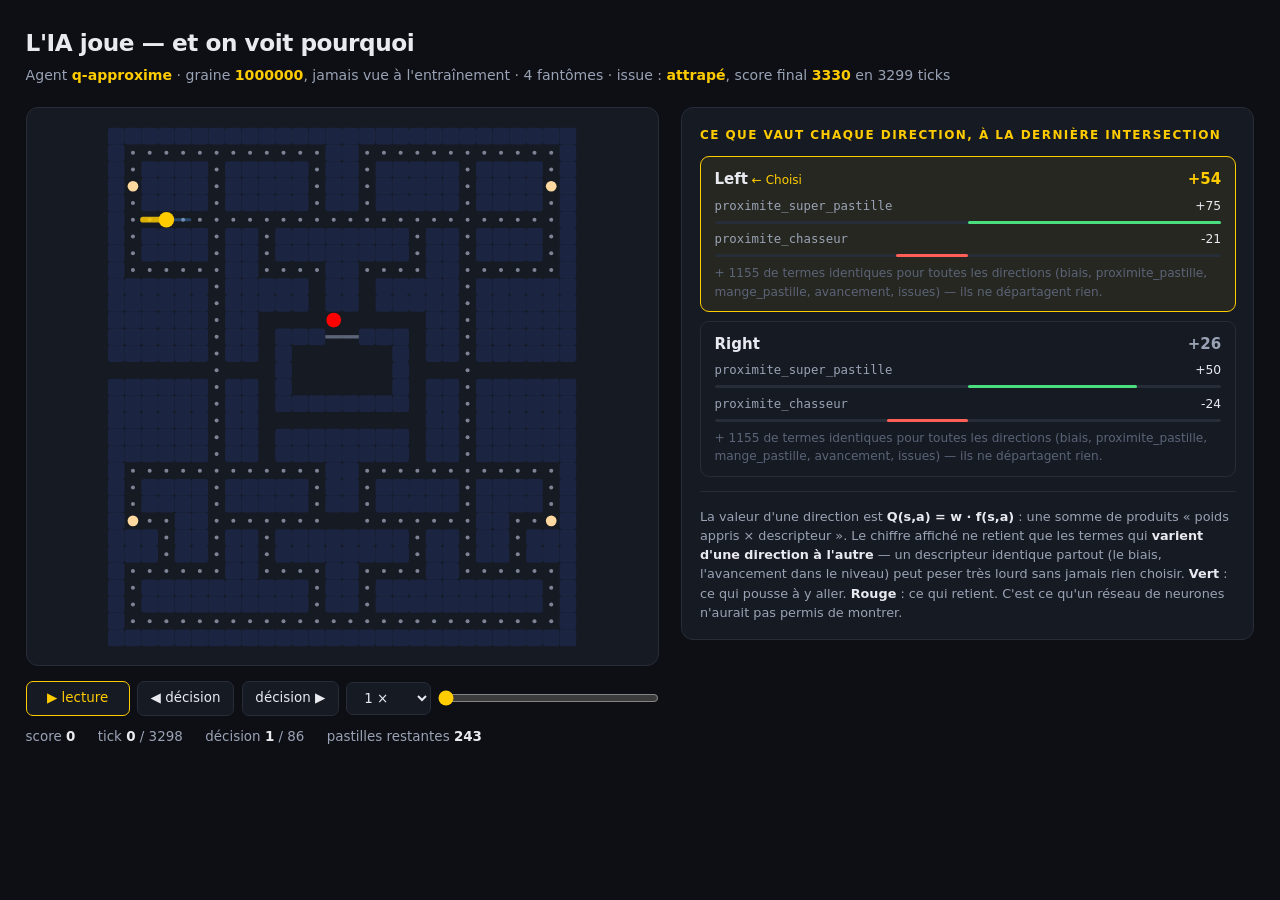
==== commit aa318a72: "✨ feat: on peut regarder l'IA jouer, tick par tick La page ne montrait que les intersections : entre" ====
--- a/docs/decisions.html
+++ b/docs/decisions.html
@@ -3,7 +3,7 @@
 <head>
 <meta charset="utf-8">
 <meta name="viewport" content="width=device-width, initial-scale=1">
-<title>Pac-Man — le raisonnement de l'agent</title>
+<title>Pac-Man coup par coup</title>
 <style>
   :root {
     --fond: #0d0f14; --carte: #161a22; --trait: #262c38;
@@ -13,45 +13,46 @@
   * { box-sizing: border-box; margin: 0; padding: 0; }
   body {
     background: var(--fond); color: var(--texte); min-height: 100vh;
-    font: 400 15px/1.5 "Segoe UI", system-ui, sans-serif; padding: 2rem;
-  }
-  h1 { font-size: 1.5rem; letter-spacing: -.02em; margin-bottom: .3rem; }
-  .sous { color: var(--doux); font-size: .9rem; margin-bottom: 1.5rem; }
+    font: 400 15px/1.5 "Segoe UI", system-ui, sans-serif; padding: 1.6rem;
+  }
+  h1 { font-size: 1.45rem; letter-spacing: -.02em; margin-bottom: .3rem; }
+  .sous { color: var(--doux); font-size: .88rem; margin-bottom: 1.3rem; }
   .sous b { color: var(--jaune); }
 
-  .plateau { display: grid; grid-template-columns: minmax(320px, 1.1fr) minmax(300px, 1fr); gap: 1.5rem; align-items: start; }
-  @media (max-width: 860px) { .plateau { grid-template-columns: 1fr; } }
-
-  .cadre { background: var(--carte); border: 1px solid var(--trait); border-radius: 12px; padding: 1.2rem; }
-  .cadre h2 { font-size: .78rem; letter-spacing: .12em; text-transform: uppercase; color: var(--jaune); margin-bottom: .9rem; }
-
-  svg { width: 100%; height: auto; display: block; }
-
-  .commandes { display: flex; gap: .5rem; align-items: center; margin: 1rem 0 .5rem; flex-wrap: wrap; }
-  button {
+  .plateau { display: grid; grid-template-columns: minmax(340px, 1.05fr) minmax(310px, .95fr); gap: 1.4rem; align-items: start; max-width: 1400px; }
+  @media (max-width: 900px) { .plateau { grid-template-columns: 1fr; } }
+
+  .cadre { background: var(--carte); border: 1px solid var(--trait); border-radius: 12px; padding: 1.1rem; }
+  .cadre h2 { font-size: .75rem; letter-spacing: .12em; text-transform: uppercase; color: var(--jaune); margin-bottom: .8rem; }
+  /* Le plateau ne doit jamais pousser les commandes sous la ligne de
+     flottaison : appuyer sur « lecture » est la seule chose a faire ici. */
+  svg { width: 100%; height: auto; max-height: 58vh; display: block; margin: 0 auto; }
+  .colonne-droite { max-height: calc(100vh - 7rem); overflow-y: auto; }
+
+  .commandes { display: flex; gap: .45rem; align-items: center; margin: .9rem 0 .4rem; flex-wrap: wrap; }
+  button, select {
     background: var(--carte); color: var(--texte); border: 1px solid var(--trait);
-    border-radius: 7px; padding: .45rem .9rem; font: inherit; font-size: .85rem; cursor: pointer;
-  }
-  button:hover { border-color: var(--jaune); color: var(--jaune); }
+    border-radius: 7px; padding: .42rem .8rem; font: inherit; font-size: .84rem; cursor: pointer;
+  }
+  button:hover, select:hover { border-color: var(--jaune); color: var(--jaune); }
   button:disabled { opacity: .35; cursor: default; border-color: var(--trait); color: var(--texte); }
-  input[type=range] { flex: 1; min-width: 140px; accent-color: var(--jaune); }
-  .compteur { font-variant-numeric: tabular-nums; color: var(--doux); font-size: .85rem; white-space: nowrap; }
-
-  .chiffres { display: flex; gap: 1.5rem; flex-wrap: wrap; margin-top: .8rem; font-size: .85rem; color: var(--doux); }
+  button.principal { border-color: var(--jaune); color: var(--jaune); min-width: 6.5rem; }
+  input[type=range] { flex: 1; min-width: 150px; accent-color: var(--jaune); }
+
+  .chiffres { display: flex; gap: 1.4rem; flex-wrap: wrap; margin-top: .7rem; font-size: .84rem; color: var(--doux); }
   .chiffres b { color: var(--texte); font-variant-numeric: tabular-nums; }
-
-  .action { border: 1px solid var(--trait); border-radius: 9px; padding: .7rem .9rem; margin-bottom: .6rem; }
+  .annonce { min-height: 1.5em; margin-top: .6rem; font-size: .88rem; color: var(--jaune); font-weight: 600; }
+
+  .action { border: 1px solid var(--trait); border-radius: 9px; padding: .65rem .85rem; margin-bottom: .55rem; }
   .action.retenue { border-color: var(--jaune); background: rgba(255,204,0,.07); }
   .action .entete { display: flex; justify-content: space-between; align-items: baseline; gap: 1rem; }
   .action .nom { font-weight: 600; text-transform: capitalize; }
   .action.retenue .nom::after { content: " ← choisi"; color: var(--jaune); font-weight: 400; font-size: .8em; }
   .action .valeur { font-variant-numeric: tabular-nums; color: var(--jaune); font-weight: 600; }
   .action.rejetee .valeur { color: var(--doux); }
-  .action .fixe { color: #5b6478; font-size: .78rem; }
-  .terme.constant code, .terme.constant .apport { color: #5b6478; }
-  .terme.constant .barre i { background: #39404f; }
-
-  .terme { display: grid; grid-template-columns: 1fr auto; gap: .4rem 1rem; align-items: center; font-size: .78rem; margin-top: .45rem; }
+  .action .fixe { color: #5b6478; font-size: .76rem; margin-top: .45rem; }
+
+  .terme { display: grid; grid-template-columns: 1fr auto; gap: .35rem 1rem; align-items: center; font-size: .77rem; margin-top: .4rem; }
   .terme code { color: var(--doux); font-family: Consolas, monospace; }
   .terme .apport { font-variant-numeric: tabular-nums; }
   .barre { grid-column: 1 / -1; height: 3px; background: var(--trait); border-radius: 2px; position: relative; }
@@ -59,48 +60,68 @@
   .barre i.pos { background: var(--vert); left: 50%; }
   .barre i.neg { background: var(--rouge); right: 50%; }
 
-  .note { color: var(--doux); font-size: .82rem; margin-top: 1rem; padding-top: 1rem; border-top: 1px solid var(--trait); }
+  .note { color: var(--doux); font-size: .8rem; margin-top: .9rem; padding-top: .9rem; border-top: 1px solid var(--trait); }
   .note b { color: var(--texte); }
 </style>
 </head>
 <body>
-<h1>Le raisonnement de l'agent, intersection par intersection</h1>
+<h1>L'IA joue — et on voit pourquoi</h1>
 <p class="sous" id="sous"></p>
 
 <div class="plateau">
   <div>
     <div class="cadre">
-      <h2>Le labyrinthe à cet instant</h2>
-      <svg id="plan" viewBox="0 0 100 100" role="img" aria-label="Labyrinthe"></svg>
+      <svg id="plan" role="img" aria-label="Partie en cours"></svg>
     </div>
     <div class="commandes">
-      <button id="debut">⏮</button>
-      <button id="prec">◀ précédent</button>
-      <button id="lecture">▶ lecture</button>
-      <button id="suiv">suivant ▶</button>
+      <button id="lecture" class="principal">▶ lecture</button>
+      <button id="precD">◀ décision</button>
+      <button id="suivD">décision ▶</button>
+      <select id="vitesse">
+        <option value="0.5">0,5 ×</option>
+        <option value="1" selected>1 ×</option>
+        <option value="2">2 ×</option>
+        <option value="4">4 ×</option>
+      </select>
       <input type="range" id="curseur" min="0" value="0">
-      <span class="compteur" id="compteur"></span>
     </div>
     <div class="chiffres" id="chiffres"></div>
+    <div class="annonce" id="annonce"></div>
   </div>
 
-  <div class="cadre">
-    <h2>Ce que vaut chaque direction</h2>
+  <div class="cadre colonne-droite">
+    <h2>Ce que vaut chaque direction, à la dernière intersection</h2>
     <div id="actions"></div>
     <p class="note" id="note"></p>
   </div>
 </div>
 
 <script>
-const PARTIE = {"agent":"q-approxime","graine":1000000,"fantomes":4,"plan":{"largeur":28,"hauteur":31,"murs":[[0,0],[1,0],[2,0],[3,0],[4,0],[5,0],[6,0],[7,0],[8,0],[9,0],[10,0],[11,0],[12,0],[13,0],[14,0],[15,0],[16,0],[17,0],[18,0],[19,0],[20,0],[21,0],[22,0],[23,0],[24,0],[25,0],[26,0],[27,0],[0,1],[13,1],[14,1],[27,1],[0,2],[2,2],[3,2],[4,2],[5,2],[7,2],[8,2],[9,2],[10,2],[11,2],[13,2],[14,2],[16,2],[17,2],[18,2],[19,2],[20,2],[22,2],[23,2],[24,2],[25,2],[27,2],[0,3],[2,3],[3,3],[4,3],[5,3],[7,3],[8,3],[9,3],[10,3],[11,3],[13,3],[14,3],[16,3],[17,3],[18,3],[19,3],[20,3],[22,3],[23,3],[24,3],[25,3],[27,3],[0,4],[2,4],[3,4],[4,4],[5,4],[7,4],[8,4],[9,4],[10,4],[11,4],[13,4],[14,4],[16,4],[17,4],[18,4],[19,4],[20,4],[22,4],[23,4],[24,4],[25,4],[27,4],[0,5],[27,5],[0,6],[2,6],[3,6],[4,6],[5,6],[7,6],[8,6],[10,6],[11,6],[12,6],[13,6],[14,6],[15,6],[16,6],[17,6],[19,6],[20,6],[22,6],[23,6],[24,6],[25,6],[27,6],[0,7],[2,7],[3,7],[4,7],[5,7],[7,7],[8,7],[10,7],[11,7],[12,7],[13,7],[14,7],[15,7],[16,7],[17,7],[19,7],[20,7],[22,7],[23,7],[24,7],[25,7],[27,7],[0,8],[7,8],[8,8],[13,8],[14,8],[19,8],[20,8],[27,8],[0,9],[1,9],[2,9],[3,9],[4,9],[5,9],[7,9],[8,9],[9,9],[10,9],[11,9],[13,9],[14,9],[16,9],[17,9],[18,9],[19,9],[20,9],[22,9],[23,9],[24,9],[25,9],[26,9],[27,9],[0,10],[1,10],[2,10],[3,10],[4,10],[5,10],[7,10],[8,10],[9,10],[10,10],[11,10],[13,10],[14,10],[16,10],[17,10],[18,10],[19,10],[20,10],[22,10],[23,10],[24,10],[25,10],[26,10],[27,10],[0,11],[1,11],[2,11],[3,11],[4,11],[5,11],[7,11],[8,11],[19,11],[20,11],[22,11],[23,11],[24,11],[25,11],[26,11],[27,11],[0,12],[1,12],[2,12],[3,12],[4,12],[5,12],[7,12],[8,12],[10,12],[11,12],[12,12],[15,12],[16,12],[17,12],[19,12],[20,12],[22,12],[23,12],[24,12],[25,12],[26,12],[27,12],[0,13],[1,13],[2,13],[3,13],[4,13],[5,13],[7,13],[8,13],[10,13],[17,13],[19,13],[20,13],[22,13],[23,13],[24,13],[25,13],[26,13],[27,13],[10,14],[17,14],[0,15],[1,15],[2,15],[3,15],[4,15],[5,15],[7,15],[8,15],[10,15],[17,15],[19,15],[20,15],[22,15],[23,15],[24,15],[25,15],[26,15],[27,15],[0,16],[1,16],[2,16],[3,16],[4,16],[5,16],[7,16],[8,16],[10,16],[11,16],[12,16],[13,16],[14,16],[15,16],[16,16],[17,16],[19,16],[20,16],[22,16],[23,16],[24,16],[25,16],[26,16],[27,16],[0,17],[1,17],[2,17],[3,17],[4,17],[5,17],[7,17],[8,17],[19,17],[20,17],[22,17],[23,17],[24,17],[25,17],[26,17],[27,17],[0,18],[1,18],[2,18],[3,18],[4,18],[5,18],[7,18],[8,18],[10,18],[11,18],[12,18],[13,18],[14,18],[15,18],[16,18],[17,18],[19,18],[20,18],[22,18],[23,18],[24,18],[25,18],[26,18],[27,18],[0,19],[1,19],[2,19],[3,19],[4,19],[5,19],[7,19],[8,19],[10,19],[11,19],[12,19],[13,19],[14,19],[15,19],[16,19],[17,19],[19,19],[20,19],[22,19],[23,19],[24,19],[25,19],[26,19],[27,19],[0,20],[13,20],[14,20],[27,20],[0,21],[2,21],[3,21],[4,21],[5,21],[7,21],[8,21],[9,21],[10,21],[11,21],[13,21],[14,21],[16,21],[17,21],[18,21],[19,21],[20,21],[22,21],[23,21],[24,21],[25,21],[27,21],[0,22],[2,22],[3,22],[4,22],[5,22],[7,22],[8,22],[9,22],[10,22],[11,22],[13,22],[14,22],[16,22],[17,22],[18,22],[19,22],[20,22],[22,22],[23,22],[24,22],[25,22],[27,22],[0,23],[4,23],[5,23],[22,23],[23,23],[27,23],[0,24],[1,24],[2,24],[4,24],[5,24],[7,24],[8,24],[10,24],[11,24],[12,24],[13,24],[14,24],[15,24],[16,24],[17,24],[19,24],[20,24],[22,24],[23,24],[25,24],[26,24],[27,24],[0,25],[1,25],[2,25],[4,25],[5,25],[7,25],[8,25],[10,25],[11,25],[12,25],[13,25],[14,25],[15,25],[16,25],[17,25],[19,25],[20,25],[22,25],[23,25],[25,25],[26,25],[27,25],[0,26],[7,26],[8,26],[13,26],[14,26],[19,26],[20,26],[27,26],[0,27],[2,27],[3,27],[4,27],[5,27],[6,27],[7,27],[8,27],[9,27],[10,27],[11,27],[13,27],[14,27],[16,27],[17,27],[18,27],[19,27],[20,27],[21,27],[22,27],[23,27],[24,27],[25,27],[27,27],[0,28],[2,28],[3,28],[4,28],[5,28],[6,28],[7,28],[8,28],[9,28],[10,28],[11,28],[13,28],[14,28],[16,28],[17,28],[18,28],[19,28],[20,28],[21,28],[22,28],[23,28],[24,28],[25,28],[27,28],[0,29],[27,29],[0,30],[1,30],[2,30],[3,30],[4,30],[5,30],[6,30],[7,30],[8,30],[9,30],[10,30],[11,30],[12,30],[13,30],[14,30],[15,30],[16,30],[17,30],[18,30],[19,30],[20,30],[21,30],[22,30],[23,30],[24,30],[25,30],[26,30],[27,30]],"portes":[[13,12],[14,12]]},"pastilles_initiales":[[1,1],[2,1],[3,1],[4,1],[5,1],[6,1],[7,1],[8,1],[9,1],[10,1],[11,1],[12,1],[15,1],[16,1],[17,1],[18,1],[19,1],[20,1],[21,1],[22,1],[23,1],[24,1],[25,1],[26,1],[1,2],[6,2],[12,2],[15,2],[21,2],[26,2],[1,3],[6,3],[12,3],[15,3],[21,3],[26,3],[1,4],[6,4],[12,4],[15,4],[21,4],[26,4],[1,5],[2,5],[4,5],[5,5],[6,5],[7,5],[8,5],[9,5],[10,5],[11,5],[12,5],[13,5],[14,5],[15,5],[16,5],[17,5],[18,5],[19,5],[20,5],[21,5],[22,5],[23,5],[24,5],[25,5],[26,5],[1,6],[6,6],[9,6],[18,6],[21,6],[26,6],[1,7],[6,7],[9,7],[18,7],[21,7],[26,7],[1,8],[2,8],[3,8],[4,8],[5,8],[6,8],[9,8],[10,8],[11,8],[12,8],[15,8],[16,8],[17,8],[18,8],[21,8],[22,8],[23,8],[24,8],[25,8],[26,8],[6,9],[21,9],[6,10],[21,10],[6,11],[21,11],[6,12],[21,12],[6,13],[21,13],[6,14],[21,14],[6,15],[21,15],[6,16],[21,16],[6,17],[21,17],[6,18],[21,18],[6,19],[21,19],[1,20],[2,20],[3,20],[4,20],[5,20],[6,20],[7,20],[8,20],[9,20],[10,20],[11,20],[12,20],[15,20],[16,20],[17,20],[18,20],[19,20],[20,20],[21,20],[22,20],[23,20],[24,20],[25,20],[26,20],[1,21],[6,21],[12,21],[15,21],[21,21],[26,21],[1,22],[6,22],[12,22],[15,22],[21,22],[26,22],[1,23],[2,23],[3,23],[6,23],[7,23],[8,23],[9,23],[10,23],[11,23],[12,23],[15,23],[16,23],[17,23],[18,23],[19,23],[20,23],[21,23],[24,23],[25,23],[26,23],[3,24],[6,24],[9,24],[18,24],[21,24],[24,24],[3,25],[6,25],[9,25],[18,25],[21,25],[24,25],[1,26],[2,26],[3,26],[4,26],[5,26],[6,26],[9,26],[10,26],[11,26],[12,26],[15,26],[16,26],[17,26],[18,26],[21,26],[22,26],[23,26],[24,26],[25,26],[26,26],[1,27],[12,27],[15,27],[26,27],[1,28],[12,28],[15,28],[26,28],[1,29],[2,29],[3,29],[4,29],[5,29],[6,29],[7,29],[8,29],[9,29],[10,29],[11,29],[12,29],[13,29],[14,29],[15,29],[16,29],[17,29],[18,29],[19,29],[20,29],[21,29],[22,29],[23,29],[24,29],[25,29],[26,29]],"decisions":[{"numero":1,"tick":0,"score":0,"x":3,"y":5,"venant_de":"none","fantomes":[{"nom":"blinky","x":13,"y":11,"effraye":false,"actif":true},{"nom":"pinky","x":14,"y":13,"effraye":false,"actif":false},{"nom":"inky","x":12,"y":13,"effraye":false,"actif":false},{"nom":"clyde","x":16,"y":13,"effraye":false,"actif":false}],"actions":[{"direction":"left","valeur":1208.8,"valeur_discriminante":53.7,"contributions":[{"nom":"proximite_super_pastille","descripteur":0.25,"apport":74.8,"discrimine":true},{"nom":"proximite_chasseur","descripteur":0.056,"apport":-21.1,"discrimine":true},{"nom":"biais","descripteur":1.0,"apport":1071.8,"discrimine":false},{"nom":"proximite_pastille","descripteur":1.0,"apport":199.2,"discrimine":false},{"nom":"mange_pastille","descripteur":1.0,"apport":-111.9,"discrimine":false},{"nom":"avancement","descripteur":0.004,"apport":-3.7,"discrimine":false},{"nom":"issues","descripteur":0.333,"apport":-0.3,"discrimine":false}]},{"direction":"right","valeur":1181.2,"valeur_discriminante":26.1,"contributions":[{"nom":"proximite_super_pastille","descripteur":0.167,"apport":49.9,"discrimine":true},{"nom":"proximite_chasseur","descripteur":0.062,"apport":-23.8,"discrimine":true},{"nom":"biais","descripteur":1.0,"apport":1071.8,"discrimine":false},{"nom":"proximite_pastille","descripteur":1.0,"apport":199.2,"discrimine":false},{"nom":"mange_pastille","descripteur":1.0,"apport":-111.9,"discrimine":false},{"nom":"avancement","descripteur":0.004,"apport":-3.7,"discrimine":false},{"nom":"issues","descripteur":0.333,"apport":-0.3,"discrimine":false}]}],"choix":"left","pastilles":[[1,1],[2,1],[3,1],[4,1],[5,1],[6,1],[7,1],[8,1],[9,1],[10,1],[11,1],[12,1],[15,1],[16,1],[17,1],[18,1],[19,1],[20,1],[21,1],[22,1],[23,1],[24,1],[25,1],[26,1],[1,2],[6,2],[12,2],[15,2],[21,2],[26,2],[1,3],[6,3],[12,3],[15,3],[21,3],[26,3],[1,4],[6,4],[12,4],[15,4],[21,4],[26,4],[1,5],[2,5],[4,5],[5,5],[6,5],[7,5],[8,5],[9,5],[10,5],[11,5],[12,5],[13,5],[14,5],[15,5],[16,5],[17,5],[18,5],[19,5],[20,5],[21,5],[22,5],[23,5],[24,5],[25,5],[26,5],[1,6],[6,6],[9,6],[18,6],[21,6],[26,6],[1,7],[6,7],[9,7],[18,7],[21,7],[26,7],[1,8],[2,8],[3,8],[4,8],[5,8],[6,8],[9,8],[10,8],[11,8],[12,8],[15,8],[16,8],[17,8],[18,8],[21,8],[22,8],[23,8],[24,8],[25,8],[26,8],[6,9],[21,9],[6,10],[21,10],[6,11],[21,11],[6,12],[21,12],[6,13],[21,13],[6,14],[21,14],[6,15],[21,15],[6,16],[21,16],[6,17],[21,17],[6,18],[21,18],[6,19],[21,19],[1,20],[2,20],[3,20],[4,20],[5,20],[6,20],[7,20],[8,20],[9,20],[10,20],[11,20],[12,20],[15,20],[16,20],[17,20],[18,20],[19,20],[20,20],[21,20],[22,20],[23,20],[24,20],[25,20],[26,20],[1,21],[6,21],[12,21],[15,21],[21,21],[26,21],[1,22],[6,22],[12,22],[15,22],[21,22],[26,22],[1,23],[2,23],[3,23],[6,23],[7,23],[8,23],[9,23],[10,23],[11,23],[12,23],[15,23],[16,23],[17,23],[18,23],[19,23],[20,23],[21,23],[24,23],[25,23],[26,23],[3,24],[6,24],[9,24],[18,24],[21,24],[24,24],[3,25],[6,25],[9,25],[18,25],[21,25],[24,25],[1,26],[2,26],[3,26],[4,26],[5,26],[6,26],[9,26],[10,26],[11,26],[12,26],[15,26],[16,26],[17,26],[18,26],[21,26],[22,26],[23,26],[24,26],[25,26],[26,26],[1,27],[12,27],[15,27],[26,27],[1,28],[12,28],[15,28],[26,28],[1,29],[2,29],[3,29],[4,29],[5,29],[6,29],[7,29],[8,29],[9,29],[10,29],[11,29],[12,29],[13,29],[14,29],[15,29],[16,29],[17,29],[18,29],[19,29],[20,29],[21,29],[22,29],[23,29],[24,29],[25,29],[26,29]],"super_pastilles":[[1,3],[26,3],[1,23],[26,23]],"fruit":null},{"numero":2,"tick":133,"score":20,"x":1,"y":5,"venant_de":"left","fantomes":[{"nom":"blinky","x":14,"y":11,"effraye":false,"actif":true},{"nom":"pinky","x":14,"y":12,"effraye":false,"actif":false},{"nom":"inky","x":12,"y":13,"effraye":false,"actif":false},{"nom":"clyde","x":16,"y":13,"effraye":false,"actif":false}],"actions":[{"direction":"up","valeur":1279.2,"valeur_discriminante":218.9,"contributions":[{"nom":"proximite_pastille","descripteur":1.0,"apport":199.2,"discrimine":true},{"nom":"proximite_super_pastille","descripteur":0.5,"apport":149.7,"discrimine":true},{"nom":"mange_pastille","descripteur":1.0,"apport":-111.9,"discrimine":true},{"nom":"proximite_chasseur","descripteur":0.048,"apport":-18.1,"discrimine":true},{"nom":"biais","descripteur":1.0,"apport":1071.8,"discrimine":false},{"nom":"avancement","descripteur":0.012,"apport":-11.2,"discrimine":false},{"nom":"issues","descripteur":0.333,"apport":-0.3,"discrimine":false}]},{"direction":"down","valeur":1204.3,"valeur_discriminante":144.0,"contributions":[{"nom":"proximite_pastille","descripteur":1.0,"apport":199.2,"discrimine":true},{"nom":"mange_pastille","descripteur":1.0,"apport":-111.9,"discrimine":true},{"nom":"proximite_super_pastille","descripteur":0.25,"apport":74.8,"discrimine":true},{"nom":"proximite_chasseur","descripteur":0.048,"apport":-18.1,"discrimine":true},{"nom":"biais","descripteur":1.0,"apport":1071.8,"discrimine":false},{"nom":"avancement","descripteur":0.012,"apport":-11.2,"discrimine":false},{"nom":"issues","descripteur":0.333,"apport":-0.3,"discrimine":false}]},{"direction":"right","valeur":1131.5,"valeur_discriminante":71.2,"contributions":[{"nom":"proximite_super_pastille","descripteur":0.25,"apport":74.8,"discrimine":true},{"nom":"proximite_pastille","descripteur":0.333,"apport":66.4,"discrimine":true},{"nom":"demi_tour","descripteur":1.0,"apport":-50.0,"discrimine":true},{"nom":"proximite_chasseur","descripteur":0.053,"apport":-20.0,"discrimine":true},{"nom":"biais","descripteur":1.0,"apport":1071.8,"discrimine":false},{"nom":"avancement","descripteur":0.012,"apport":-11.2,"discrimine":false},{"nom":"issues","descripteur":0.333,"apport":-0.3,"discrimine":false}]}],"choix":"up","pastilles":[[1,1],[2,1],[3,1],[4,1],[5,1],[6,1],[7,1],[8,1],[9,1],[10,1],[11,1],[12,1],[15,1],[16,1],[17,1],[18,1],[19,1],[20,1],[21,1],[22,1],[23,1],[24,1],[25,1],[26,1],[1,2],[6,2],[12,2],[15,2],[21,2],[26,2],[1,3],[6,3],[12,3],[15,3],[21,3],[26,3],[1,4],[6,4],[12,4],[15,4],[21,4],[26,4],[4,5],[5,5],[6,5],[7,5],[8,5],[9,5],[10,5],[11,5],[12,5],[13,5],[14,5],[15,5],[16,5],[17,5],[18,5],[19,5],[20,5],[21,5],[22,5],[23,5],[24,5],[25,5],[26,5],[1,6],[6,6],[9,6],[18,6],[21,6],[26,6],[1,7],[6,7],[9,7],[18,7],[21,7],[26,7],[1,8],[2,8],[3,8],[4,8],[5,8],[6,8],[9,8],[10,8],[11,8],[12,8],[15,8],[16,8],[17,8],[18,8],[21,8],[22,8],[23,8],[24,8],[25,8],[26,8],[6,9],[21,9],[6,10],[21,10],[6,11],[21,11],[6,12],[21,12],[6,13],[21,13],[6,14],[21,14],[6,15],[21,15],[6,16],[21,16],[6,17],[21,17],[6,18],[21,18],[6,19],[21,19],[1,20],[2,20],[3,20],[4,20],[5,20],[6,20],[7,20],[8,20],[9,20],[10,20],[11,20],[12,20],[15,20],[16,20],[17,20],[18,20],[19,20],[20,20],[21,20],[22,20],[23,20],[24,20],[25,20],[26,20],[1,21],[6,21],[12,21],[15,21],[21,21],[26,21],[1,22],[6,22],[12,22],[15,22],[21,22],[26,22],[1,23],[2,23],[3,23],[6,23],[7,23],[8,23],[9,23],[10,23],[11,23],[12,23],[15,23],[16,23],[17,23],[18,23],[19,23],[20,23],[21,23],[24,23],[25,23],[26,23],[3,24],[6,24],[9,24],[18,24],[21,24],[24,24],[3,25],[6,25],[9,25],[18,25],[21,25],[24,25],[1,26],[2,26],[3,26],[4,26],[5,26],[6,26],[9,26],[10,26],[11,26],[12,26],[15,26],[16,26],[17,26],[18,26],[21,26],[22,26],[23,26],[24,26],[25,26],[26,26],[1,27],[12,27],[15,27],[26,27],[1,28],[12,28],[15,28],[26,28],[1,29],[2,29],[3,29],[4,29],[5,29],[6,29],[7,29],[8,29],[9,29],[10,29],[11,29],[12,29],[13,29],[14,29],[15,29],[16,29],[17,29],[18,29],[19,29],[20,29],[21,29],[22,29],[23,29],[24,29],[25,29],[26,29]],"super_pastilles":[[1,3],[26,3],[1,23],[26,23]],"fruit":null},{"numero":3,"tick":185,"score":150,"x":6,"y":1,"venant_de":"right","fantomes":[{"nom":"blinky","x":12,"y":11,"effraye":true,"actif":true},{"nom":"pinky","x":15,"y":9,"effraye":true,"actif":true},{"nom":"inky","x":12,"y":13,"effraye":false,"actif":false},{"nom":"clyde","x":16,"y":13,"effraye":false,"actif":false}],"actions":[{"direction":"left","valeur":1079.4,"valeur_discriminante":52.7,"contributions":[{"nom":"proximite_pastille","descripteur":0.333,"apport":66.4,"discrimine":true},{"nom":"demi_tour","descripteur":1.0,"apport":-50.0,"discrimine":true},{"nom":"proximite_proie","descripteur":0.056,"apport":25.6,"discrimine":true},{"nom":"proximite_super_pastille","descripteur":0.036,"apport":10.7,"discrimine":true},{"nom":"biais","descripteur":1.0,"apport":1071.8,"discrimine":false},{"nom":"avancement","descripteur":0.049,"apport":-44.8,"discrimine":false},{"nom":"issues","descripteur":0.333,"apport":-0.3,"discrimine":false}]},{"direction":"down","valeur":1154.3,"valeur_discriminante":127.6,"contributions":[{"nom":"proximite_pastille","descripteur":1.0,"apport":199.2,"discrimine":true},{"nom":"mange_pastille","descripteur":1.0,"apport":-111.9,"discrimine":true},{"nom":"proximite_proie","descripteur":0.062,"apport":28.8,"discrimine":true},{"nom":"proximite_super_pastille","descripteur":0.038,"apport":11.5,"discrimine":true},{"nom":"biais","descripteur":1.0,"apport":1071.8,"discrimine":false},{"nom":"avancement","descripteur":0.049,"apport":-44.8,"discrimine":false},{"nom":"issues","descripteur":0.333,"apport":-0.3,"discrimine":false}]},{"direction":"right","valeur":1151.1,"valeur_discriminante":124.4,"contributions":[{"nom":"proximite_pastille","descripteur":1.0,"apport":199.2,"discrimine":true},{"nom":"mange_pastille","descripteur":1.0,"apport":-111.9,"discrimine":true},{"nom":"proximite_proie","descripteur":0.056,"apport":25.6,"discrimine":true},{"nom":"proximite_super_pastille","descripteur":0.038,"apport":11.5,"discrimine":true},{"nom":"biais","descripteur":1.0,"apport":1071.8,"discrimine":false},{"nom":"avancement","descripteur":0.049,"apport":-44.8,"discrimine":false},{"nom":"issues","descripteur":0.333,"apport":-0.3,"discrimine":false}]}],"choix":"down","pastilles":[[7,1],[8,1],[9,1],[10,1],[11,1],[12,1],[15,1],[16,1],[17,1],[18,1],[19,1],[20,1],[21,1],[22,1],[23,1],[24,1],[25,1],[26,1],[6,2],[12,2],[15,2],[21,2],[26,2],[6,3],[12,3],[15,3],[21,3],[26,3],[6,4],[12,4],[15,4],[21,4],[26,4],[4,5],[5,5],[6,5],[7,5],[8,5],[9,5],[10,5],[11,5],[12,5],[13,5],[14,5],[15,5],[16,5],[17,5],[18,5],[19,5],[20,5],[21,5],[22,5],[23,5],[24,5],[25,5],[26,5],[1,6],[6,6],[9,6],[18,6],[21,6],[26,6],[1,7],[6,7],[9,7],[18,7],[21,7],[26,7],[1,8],[2,8],[3,8],[4,8],[5,8],[6,8],[9,8],[10,8],[11,8],[12,8],[15,8],[16,8],[17,8],[18,8],[21,8],[22,8],[23,8],[24,8],[25,8],[26,8],[6,9],[21,9],[6,10],[21,10],[6,11],[21,11],[6,12],[21,12],[6,13],[21,13],[6,14],[21,14],[6,15],[21,15],[6,16],[21,16],[6,17],[21,17],[6,18],[21,18],[6,19],[21,19],[1,20],[2,20],[3,20],[4,20],[5,20],[6,20],[7,20],[8,20],[9,20],[10,20],[11,20],[12,20],[15,20],[16,20],[17,20],[18,20],[19,20],[20,20],[21,20],[22,20],[23,20],[24,20],[25,20],[26,20],[1,21],[6,21],[12,21],[15,21],[21,21],[26,21],[1,22],[6,22],[12,22],[15,22],[21,22],[26,22],[1,23],[2,23],[3,23],[6,23],[7,23],[8,23],[9,23],[10,23],[11,23],[12,23],[15,23],[16,23],[17,23],[18,23],[19,23],[20,23],[21,23],[24,23],[25,23],[26,23],[3,24],[6,24],[9,24],[18,24],[21,24],[24,24],[3,25],[6,25],[9,25],[18,25],[21,25],[24,25],[1,26],[2,26],[3,26],[4,26],[5,26],[6,26],[9,26],[10,26],[11,26],[12,26],[15,26],[16,26],[17,26],[18,26],[21,26],[22,26],[23,26],[24,26],[25,26],[26,26],[1,27],[12,27],[15,27],[26,27],[1,28],[12,28],[15,28],[26,28],[1,29],[2,29],[3,29],[4,29],[5,29],[6,29],[7,29],[8,29],[9,29],[10,29],[11,29],[12,29],[13,29],[14,29],[15,29],[16,29],[17,29],[18,29],[19,29],[20,29],[21,29],[22,29],[23,29],[24,29],[25,29],[26,29]],"super_pastilles":[[26,3],[1,23],[26,23]],"fruit":null},{"numero":4,"tick":208,"score":190,"x":6,"y":5,"venant_de":"down","fantomes":[{"nom":"blinky","x":9,"y":11,"effraye":true,"actif":true},{"nom":"pinky","x":17,"y":8,"effraye":true,"actif":true},{"nom":"inky","x":12,"y":13,"effraye":false,"actif":false},{"nom":"clyde","x":16,"y":13,"effraye":false,"actif":false}],"actions":[{"direction":"up","valeur":1067.7,"valeur_discriminante":56.0,"contributions":[{"nom":"proximite_pastille","descripteur":0.333,"apport":66.4,"discrimine":true},{"nom":"demi_tour","descripteur":1.0,"apport":-50.0,"discrimine":true},{"nom":"proximite_proie","descripteur":0.059,"apport":27.1,"discrimine":true},{"nom":"proximite_super_pastille","descripteur":0.042,"apport":12.5,"discrimine":true},{"nom":"biais","descripteur":1.0,"apport":1071.8,"discrimine":false},{"nom":"avancement","descripteur":0.066,"apport":-59.7,"discrimine":false},{"nom":"issues","descripteur":0.333,"apport":-0.3,"discrimine":false}]},{"direction":"left","valeur":1138.7,"valeur_discriminante":126.9,"contributions":[{"nom":"proximite_pastille","descripteur":1.0,"apport":199.2,"discrimine":true},{"nom":"mange_pastille","descripteur":1.0,"apport":-111.9,"discrimine":true},{"nom":"proximite_proie","descripteur":0.059,"apport":27.1,"discrimine":true},{"nom":"proximite_super_pastille","descripteur":0.042,"apport":12.5,"discrimine":true},{"nom":"biais","descripteur":1.0,"apport":1071.8,"discrimine":false},{"nom":"avancement","descripteur":0.066,"apport":-59.7,"discrimine":false},{"nom":"issues","descripteur":0.333,"apport":-0.3,"discrimine":false}]},{"direction":"down","valeur":1142.8,"valeur_discriminante":131.0,"contributions":[{"nom":"proximite_pastille","descripteur":1.0,"apport":199.2,"discrimine":true},{"nom":"mange_pastille","descripteur":1.0,"apport":-111.9,"discrimine":true},{"nom":"proximite_proie","descripteur":0.067,"apport":30.7,"discrimine":true},{"nom":"proximite_super_pastille","descripteur":0.043,"apport":13.0,"discrimine":true},{"nom":"biais","descripteur":1.0,"apport":1071.8,"discrimine":false},{"nom":"avancement","descripteur":0.066,"apport":-59.7,"discrimine":false},{"nom":"issues","descripteur":0.333,"apport":-0.3,"discrimine":false}]},{"direction":"right","valeur":1143.4,"valeur_discriminante":131.6,"contributions":[{"nom":"proximite_pastille","descripteur":1.0,"apport":199.2,"discrimine":true},{"nom":"mange_pastille","descripteur":1.0,"apport":-111.9,"discrimine":true},{"nom":"proximite_proie","descripteur":0.067,"apport":30.7,"discrimine":true},{"nom":"proximite_super_pastille","descripteur":0.045,"apport":13.6,"discrimine":true},{"nom":"biais","descripteur":1.0,"apport":1071.8,"discrimine":false},{"nom":"avancement","descripteur":0.066,"apport":-59.7,"discrimine":false},{"nom":"issues","descripteur":0.333,"apport":-0.3,"discrimine":false}]}],"choix":"right","pastilles":[[7,1],[8,1],[9,1],[10,1],[11,1],[12,1],[15,1],[16,1],[17,1],[18,1],[19,1],[20,1],[21,1],[22,1],[23,1],[24,1],[25,1],[26,1],[12,2],[15,2],[21,2],[26,2],[12,3],[15,3],[21,3],[26,3],[12,4],[15,4],[21,4],[26,4],[4,5],[5,5],[7,5],[8,5],[9,5],[10,5],[11,5],[12,5],[13,5],[14,5],[15,5],[16,5],[17,5],[18,5],[19,5],[20,5],[21,5],[22,5],[23,5],[24,5],[25,5],[26,5],[1,6],[6,6],[9,6],[18,6],[21,6],[26,6],[1,7],[6,7],[9,7],[18,7],[21,7],[26,7],[1,8],[2,8],[3,8],[4,8],[5,8],[6,8],[9,8],[10,8],[11,8],[12,8],[15,8],[16,8],[17,8],[18,8],[21,8],[22,8],[23,8],[24,8],[25,8],[26,8],[6,9],[21,9],[6,10],[21,10],[6,11],[21,11],[6,12],[21,12],[6,13],[21,13],[6,14],[21,14],[6,15],[21,15],[6,16],[21,16],[6,17],[21,17],[6,18],[21,18],[6,19],[21,19],[1,20],[2,20],[3,20],[4,20],[5,20],[6,20],[7,20],[8,20],[9,20],[10,20],[11,20],[12,20],[15,20],[16,20],[17,20],[18,20],[19,20],[20,20],[21,20],[22,20],[23,20],[24,20],[25,20],[26,20],[1,21],[6,21],[12,21],[15,21],[21,21],[26,21],[1,22],[6,22],[12,22],[15,22],[21,22],[26,22],[1,23],[2,23],[3,23],[6,23],[7,23],[8,23],[9,23],[10,23],[11,23],[12,23],[15,23],[16,23],[17,23],[18,23],[19,23],[20,23],[21,23],[24,23],[25,23],[26,23],[3,24],[6,24],[9,24],[18,24],[21,24],[24,24],[3,25],[6,25],[9,25],[18,25],[21,25],[24,25],[1,26],[2,26],[3,26],[4,26],[5,26],[6,26],[9,26],[10,26],[11,26],[12,26],[15,26],[16,26],[17,26],[18,26],[21,26],[22,26],[23,26],[24,26],[25,26],[26,26],[1,27],[12,27],[15,27],[26,27],[1,28],[12,28],[15,28],[26,28],[1,29],[2,29],[3,29],[4,29],[5,29],[6,29],[7,29],[8,29],[9,29],[10,29],[11,29],[12,29],[13,29],[14,29],[15,29],[16,29],[17,29],[18,29],[19,29],[20,29],[21,29],[22,29],[23,29],[24,29],[25,29],[26,29]],"super_pastilles":[[26,3],[1,23],[26,23]],"fruit":null},{"numero":5,"tick":225,"score":220,"x":9,"y":5,"venant_de":"right","fantomes":[{"nom":"blinky","x":9,"y":12,"effraye":true,"actif":true},{"nom":"pinky","x":18,"y":8,"effraye":true,"actif":true},{"nom":"inky","x":12,"y":13,"effraye":false,"actif":false},{"nom":"clyde","x":16,"y":13,"effraye":false,"actif":false}],"actions":[{"direction":"left","valeur":1064.1,"valeur_discriminante":63.6,"contributions":[{"nom":"proximite_pastille","descripteur":0.333,"apport":66.4,"discrimine":true},{"nom":"demi_tour","descripteur":1.0,"apport":-50.0,"discrimine":true},{"nom":"proximite_proie","descripteur":0.071,"apport":32.9,"discrimine":true},{"nom":"proximite_super_pastille","descripteur":0.048,"apport":14.3,"discrimine":true},{"nom":"biais","descripteur":1.0,"apport":1071.8,"discrimine":false},{"nom":"avancement","descripteur":0.078,"apport":-70.9,"discrimine":false},{"nom":"issues","descripteur":0.333,"apport":-0.3,"discrimine":false}]},{"direction":"down","valeur":1137.6,"valeur_discriminante":137.1,"contributions":[{"nom":"proximite_pastille","descripteur":1.0,"apport":199.2,"discrimine":true},{"nom":"mange_pastille","descripteur":1.0,"apport":-111.9,"discrimine":true},{"nom":"proximite_proie","descripteur":0.077,"apport":35.5,"discrimine":true},{"nom":"proximite_super_pastille","descripteur":0.048,"apport":14.3,"discrimine":true},{"nom":"biais","descripteur":1.0,"apport":1071.8,"discrimine":false},{"nom":"avancement","descripteur":0.078,"apport":-70.9,"discrimine":false},{"nom":"issues","descripteur":0.333,"apport":-0.3,"discrimine":false}]},{"direction":"right","valeur":1142.0,"valeur_discriminante":141.5,"contributions":[{"nom":"proximite_pastille","descripteur":1.0,"apport":199.2,"discrimine":true},{"nom":"mange_pastille","descripteur":1.0,"apport":-111.9,"discrimine":true},{"nom":"proximite_proie","descripteur":0.083,"apport":38.4,"discrimine":true},{"nom":"proximite_super_pastille","descripteur":0.053,"apport":15.8,"discrimine":true},{"nom":"biais","descripteur":1.0,"apport":1071.8,"discrimine":false},{"nom":"avancement","descripteur":0.078,"apport":-70.9,"discrimine":false},{"nom":"issues","descripteur":0.333,"apport":-0.3,"discrimine":false}]}],"choix":"right","pastilles":[[7,1],[8,1],[9,1],[10,1],[11,1],[12,1],[15,1],[16,1],[17,1],[18,1],[19,1],[20,1],[21,1],[22,1],[23,1],[24,1],[25,1],[26,1],[12,2],[15,2],[21,2],[26,2],[12,3],[15,3],[21,3],[26,3],[12,4],[15,4],[21,4],[26,4],[4,5],[5,5],[10,5],[11,5],[12,5],[13,5],[14,5],[15,5],[16,5],[17,5],[18,5],[19,5],[20,5],[21,5],[22,5],[23,5],[24,5],[25,5],[26,5],[1,6],[6,6],[9,6],[18,6],[21,6],[26,6],[1,7],[6,7],[9,7],[18,7],[21,7],[26,7],[1,8],[2,8],[3,8],[4,8],[5,8],[6,8],[9,8],[10,8],[11,8],[12,8],[15,8],[16,8],[17,8],[18,8],[21,8],[22,8],[23,8],[24,8],[25,8],[26,8],[6,9],[21,9],[6,10],[21,10],[6,11],[21,11],[6,12],[21,12],[6,13],[21,13],[6,14],[21,14],[6,15],[21,15],[6,16],[21,16],[6,17],[21,17],[6,18],[21,18],[6,19],[21,19],[1,20],[2,20],[3,20],[4,20],[5,20],[6,20],[7,20],[8,20],[9,20],[10,20],[11,20],[12,20],[15,20],[16,20],[17,20],[18,20],[19,20],[20,20],[21,20],[22,20],[23,20],[24,20],[25,20],[26,20],[1,21],[6,21],[12,21],[15,21],[21,21],[26,21],[1,22],[6,22],[12,22],[15,22],[21,22],[26,22],[1,23],[2,23],[3,23],[6,23],[7,23],[8,23],[9,23],[10,23],[11,23],[12,23],[15,23],[16,23],[17,23],[18,23],[19,23],[20,23],[21,23],[24,23],[25,23],[26,23],[3,24],[6,24],[9,24],[18,24],[21,24],[24,24],[3,25],[6,25],[9,25],[18,25],[21,25],[24,25],[1,26],[2,26],[3,26],[4,26],[5,26],[6,26],[9,26],[10,26],[11,26],[12,26],[15,26],[16,26],[17,26],[18,26],[21,26],[22,26],[23,26],[24,26],[25,26],[26,26],[1,27],[12,27],[15,27],[26,27],[1,28],[12,28],[15,28],[26,28],[1,29],[2,29],[3,29],[4,29],[5,29],[6,29],[7,29],[8,29],[9,29],[10,29],[11,29],[12,29],[13,29],[14,29],[15,29],[16,29],[17,29],[18,29],[19,29],[20,29],[21,29],[22,29],[23,29],[24,29],[25,29],[26,29]],"super_pastilles":[[26,3],[1,23],[26,23]],"fruit":null},{"numero":6,"tick":242,"score":250,"x":12,"y":5,"venant_de":"right","fantomes":[{"nom":"blinky","x":9,"y":14,"effraye":true,"actif":true},{"nom":"pinky","x":18,"y":6,"effraye":true,"actif":true},{"nom":"inky","x":12,"y":13,"effraye":false,"actif":false},{"nom":"clyde","x":16,"y":13,"effraye":false,"actif":false}],"actions":[{"direction":"up","valeur":1144.5,"valeur_discriminante":155.1,"contributions":[{"nom":"proximite_pastille","descripteur":1.0,"apport":199.2,"discrimine":true},{"nom":"mange_pastille","descripteur":1.0,"apport":-111.9,"discrimine":true},{"nom":"proximite_proie","descripteur":0.111,"apport":51.2,"discrimine":true},{"nom":"proximite_super_pastille","descripteur":0.056,"apport":16.6,"discrimine":true},{"nom":"biais","descripteur":1.0,"apport":1071.8,"discrimine":false},{"nom":"avancement","descripteur":0.09,"apport":-82.1,"discrimine":false},{"nom":"issues","descripteur":0.333,"apport":-0.3,"discrimine":false}]},{"direction":"left","valeur":1073.6,"valeur_discriminante":84.2,"contributions":[{"nom":"proximite_pastille","descripteur":0.333,"apport":66.4,"discrimine":true},{"nom":"proximite_proie","descripteur":0.111,"apport":51.2,"discrimine":true},{"nom":"demi_tour","descripteur":1.0,"apport":-50.0,"discrimine":true},{"nom":"proximite_super_pastille","descripteur":0.056,"apport":16.6,"discrimine":true},{"nom":"biais","descripteur":1.0,"apport":1071.8,"discrimine":false},{"nom":"avancement","descripteur":0.09,"apport":-82.1,"discrimine":false},{"nom":"issues","descripteur":0.333,"apport":-0.3,"discrimine":false}]},{"direction":"right","valeur":1161.2,"valeur_discriminante":171.9,"contributions":[{"nom":"proximite_pastille","descripteur":1.0,"apport":199.2,"discrimine":true},{"nom":"mange_pastille","descripteur":1.0,"apport":-111.9,"discrimine":true},{"nom":"proximite_proie","descripteur":0.143,"apport":65.9,"discrimine":true},{"nom":"proximite_super_pastille","descripteur":0.062,"apport":18.7,"discrimine":true},{"nom":"biais","descripteur":1.0,"apport":1071.8,"discrimine":false},{"nom":"avancement","descripteur":0.09,"apport":-82.1,"discrimine":false},{"nom":"issues","descripteur":0.333,"apport":-0.3,"discrimine":false}]}],"choix":"right","pastilles":[[7,1],[8,1],[9,1],[10,1],[11,1],[12,1],[15,1],[16,1],[17,1],[18,1],[19,1],[20,1],[21,1],[22,1],[23,1],[24,1],[25,1],[26,1],[12,2],[15,2],[21,2],[26,2],[12,3],[15,3],[21,3],[26,3],[12,4],[15,4],[21,4],[26,4],[4,5],[5,5],[13,5],[14,5],[15,5],[16,5],[17,5],[18,5],[19,5],[20,5],[21,5],[22,5],[23,5],[24,5],[25,5],[26,5],[1,6],[6,6],[9,6],[18,6],[21,6],[26,6],[1,7],[6,7],[9,7],[18,7],[21,7],[26,7],[1,8],[2,8],[3,8],[4,8],[5,8],[6,8],[9,8],[10,8],[11,8],[12,8],[15,8],[16,8],[17,8],[18,8],[21,8],[22,8],[23,8],[24,8],[25,8],[26,8],[6,9],[21,9],[6,10],[21,10],[6,11],[21,11],[6,12],[21,12],[6,13],[21,13],[6,14],[21,14],[6,15],[21,15],[6,16],[21,16],[6,17],[21,17],[6,18],[21,18],[6,19],[21,19],[1,20],[2,20],[3,20],[4,20],[5,20],[6,20],[7,20],[8,20],[9,20],[10,20],[11,20],[12,20],[15,20],[16,20],[17,20],[18,20],[19,20],[20,20],[21,20],[22,20],[23,20],[24,20],[25,20],[26,20],[1,21],[6,21],[12,21],[15,21],[21,21],[26,21],[1,22],[6,22],[12,22],[15,22],[21,22],[26,22],[1,23],[2,23],[3,23],[6,23],[7,23],[8,23],[9,23],[10,23],[11,23],[12,23],[15,23],[16,23],[17,23],[18,23],[19,23],[20,23],[21,23],[24,23],[25,23],[26,23],[3,24],[6,24],[9,24],[18,24],[21,24],[24,24],[3,25],[6,25],[9,25],[18,25],[21,25],[24,25],[1,26],[2,26],[3,26],[4,26],[5,26],[6,26],[9,26],[10,26],[11,26],[12,26],[15,26],[16,26],[17,26],[18,26],[21,26],[22,26],[23,26],[24,26],[25,26],[26,26],[1,27],[12,27],[15,27],[26,27],[1,28],[12,28],[15,28],[26,28],[1,29],[2,29],[3,29],[4,29],[5,29],[6,29],[7,29],[8,29],[9,29],[10,29],[11,29],[12,29],[13,29],[14,29],[15,29],[16,29],[17,29],[18,29],[19,29],[20,29],[21,29],[22,29],[23,29],[24,29],[25,29],[26,29]],"super_pastilles":[[26,3],[1,23],[26,23]],"fruit":null},{"numero":7,"tick":259,"score":280,"x":15,"y":5,"venant_de":"right","fantomes":[{"nom":"blinky","x":7,"y":14,"effraye":true,"actif":true},{"nom":"pinky","x":19,"y":5,"effraye":true,"actif":true},{"nom":"inky","x":12,"y":13,"effraye":false,"actif":false},{"nom":"clyde","x":16,"y":13,"effraye":false,"actif":false}],"actions":[{"direction":"up","valeur":1162.3,"valeur_discriminante":184.1,"contributions":[{"nom":"proximite_pastille","descripteur":1.0,"apport":199.2,"discrimine":true},{"nom":"mange_pastille","descripteur":1.0,"apport":-111.9,"discrimine":true},{"nom":"proximite_proie","descripteur":0.167,"apport":76.8,"discrimine":true},{"nom":"proximite_super_pastille","descripteur":0.067,"apport":20.0,"discrimine":true},{"nom":"biais","descripteur":1.0,"apport":1071.8,"discrimine":false},{"nom":"avancement","descripteur":0.102,"apport":-93.3,"discrimine":false},{"nom":"issues","descripteur":0.333,"apport":-0.3,"discrimine":false}]},{"direction":"left","valeur":1091.4,"valeur_discriminante":113.2,"contributions":[{"nom":"proximite_proie","descripteur":0.167,"apport":76.8,"discrimine":true},{"nom":"proximite_pastille","descripteur":0.333,"apport":66.4,"discrimine":true},{"nom":"demi_tour","descripteur":1.0,"apport":-50.0,"discrimine":true},{"nom":"proximite_super_pastille","descripteur":0.067,"apport":20.0,"discrimine":true},{"nom":"biais","descripteur":1.0,"apport":1071.8,"discrimine":false},{"nom":"avancement","descripteur":0.102,"apport":-93.3,"discrimine":false},{"nom":"issues","descripteur":0.333,"apport":-0.3,"discrimine":false}]},{"direction":"right","valeur":1203.8,"valeur_discriminante":225.6,"contributions":[{"nom":"proximite_pastille","descripteur":1.0,"apport":199.2,"discrimine":true},{"nom":"proximite_proie","descripteur":0.25,"apport":115.3,"discrimine":true},{"nom":"mange_pastille","descripteur":1.0,"apport":-111.9,"discrimine":true},{"nom":"proximite_super_pastille","descripteur":0.077,"apport":23.0,"discrimine":true},{"nom":"biais","descripteur":1.0,"apport":1071.8,"discrimine":false},{"nom":"avancement","descripteur":0.102,"apport":-93.3,"discrimine":false},{"nom":"issues","descripteur":0.333,"apport":-0.3,"discrimine":false}]}],"choix":"right","pastilles":[[7,1],[8,1],[9,1],[10,1],[11,1],[12,1],[15,1],[16,1],[17,1],[18,1],[19,1],[20,1],[21,1],[22,1],[23,1],[24,1],[25,1],[26,1],[12,2],[15,2],[21,2],[26,2],[12,3],[15,3],[21,3],[26,3],[12,4],[15,4],[21,4],[26,4],[4,5],[5,5],[16,5],[17,5],[18,5],[19,5],[20,5],[21,5],[22,5],[23,5],[24,5],[25,5],[26,5],[1,6],[6,6],[9,6],[18,6],[21,6],[26,6],[1,7],[6,7],[9,7],[18,7],[21,7],[26,7],[1,8],[2,8],[3,8],[4,8],[5,8],[6,8],[9,8],[10,8],[11,8],[12,8],[15,8],[16,8],[17,8],[18,8],[21,8],[22,8],[23,8],[24,8],[25,8],[26,8],[6,9],[21,9],[6,10],[21,10],[6,11],[21,11],[6,12],[21,12],[6,13],[21,13],[6,14],[21,14],[6,15],[21,15],[6,16],[21,16],[6,17],[21,17],[6,18],[21,18],[6,19],[21,19],[1,20],[2,20],[3,20],[4,20],[5,20],[6,20],[7,20],[8,20],[9,20],[10,20],[11,20],[12,20],[15,20],[16,20],[17,20],[18,20],[19,20],[20,20],[21,20],[22,20],[23,20],[24,20],[25,20],[26,20],[1,21],[6,21],[12,21],[15,21],[21,21],[26,21],[1,22],[6,22],[12,22],[15,22],[21,22],[26,22],[1,23],[2,23],[3,23],[6,23],[7,23],[8,23],[9,23],[10,23],[11,23],[12,23],[15,23],[16,23],[17,23],[18,23],[19,23],[20,23],[21,23],[24,23],[25,23],[26,23],[3,24],[6,24],[9,24],[18,24],[21,24],[24,24],[3,25],[6,25],[9,25],[18,25],[21,25],[24,25],[1,26],[2,26],[3,26],[4,26],[5,26],[6,26],[9,26],[10,26],[11,26],[12,26],[15,26],[16,26],[17,26],[18,26],[21,26],[22,26],[23,26],[24,26],[25,26],[26,26],[1,27],[12,27],[15,27],[26,27],[1,28],[12,28],[15,28],[26,28],[1,29],[2,29],[3,29],[4,29],[5,29],[6,29],[7,29],[8,29],[9,29],[10,29],[11,29],[12,29],[13,29],[14,29],[15,29],[16,29],[17,29],[18,29],[19,29],[20,29],[21,29],[22,29],[23,29],[24,29],[25,29],[26,29]],"super_pastilles":[[26,3],[1,23],[26,23]],"fruit":null},{"numero":8,"tick":276,"score":310,"x":18,"y":5,"venant_de":"right","fantomes":[{"nom":"blinky","x":6,"y":14,"effraye":true,"actif":true},{"nom":"pinky","x":20,"y":5,"effraye":true,"actif":true},{"nom":"inky","x":12,"y":13,"effraye":false,"actif":false},{"nom":"clyde","x":16,"y":13,"effraye":false,"actif":false}],"actions":[{"direction":"left","valeur":1123.6,"valeur_discriminante":156.6,"contributions":[{"nom":"proximite_proie","descripteur":0.25,"apport":115.3,"discrimine":true},{"nom":"proximite_pastille","descripteur":0.333,"apport":66.4,"discrimine":true},{"nom":"demi_tour","descripteur":1.0,"apport":-50.0,"discrimine":true},{"nom":"proximite_super_pastille","descripteur":0.083,"apport":24.9,"discrimine":true},{"nom":"biais","descripteur":1.0,"apport":1071.8,"discrimine":false},{"nom":"avancement","descripteur":0.115,"apport":-104.5,"discrimine":false},{"nom":"issues","descripteur":0.333,"apport":-0.3,"discrimine":false}]},{"direction":"down","valeur":1194.5,"valeur_discriminante":227.5,"contributions":[{"nom":"proximite_pastille","descripteur":1.0,"apport":199.2,"discrimine":true},{"nom":"proximite_proie","descripteur":0.25,"apport":115.3,"discrimine":true},{"nom":"mange_pastille","descripteur":1.0,"apport":-111.9,"discrimine":true},{"nom":"proximite_super_pastille","descripteur":0.083,"apport":24.9,"discrimine":true},{"nom":"biais","descripteur":1.0,"apport":1071.8,"discrimine":false},{"nom":"avancement","descripteur":0.115,"apport":-104.5,"discrimine":false},{"nom":"issues","descripteur":0.333,"apport":-0.3,"discrimine":false}]},{"direction":"right","valeur":1314.7,"valeur_discriminante":347.7,"contributions":[{"nom":"proximite_proie","descripteur":0.5,"apport":230.5,"discrimine":true},{"nom":"proximite_pastille","descripteur":1.0,"apport":199.2,"discrimine":true},{"nom":"mange_pastille","descripteur":1.0,"apport":-111.9,"discrimine":true},{"nom":"proximite_super_pastille","descripteur":0.1,"apport":29.9,"discrimine":true},{"nom":"biais","descripteur":1.0,"apport":1071.8,"discrimine":false},{"nom":"avancement","descripteur":0.115,"apport":-104.5,"discrimine":false},{"nom":"issues","descripteur":0.333,"apport":-0.3,"discrimine":false}]}],"choix":"right","pastilles":[[7,1],[8,1],[9,1],[10,1],[11,1],[12,1],[15,1],[16,1],[17,1],[18,1],[19,1],[20,1],[21,1],[22,1],[23,1],[24,1],[25,1],[26,1],[12,2],[15,2],[21,2],[26,2],[12,3],[15,3],[21,3],[26,3],[12,4],[15,4],[21,4],[26,4],[4,5],[5,5],[19,5],[20,5],[21,5],[22,5],[23,5],[24,5],[25,5],[26,5],[1,6],[6,6],[9,6],[18,6],[21,6],[26,6],[1,7],[6,7],[9,7],[18,7],[21,7],[26,7],[1,8],[2,8],[3,8],[4,8],[5,8],[6,8],[9,8],[10,8],[11,8],[12,8],[15,8],[16,8],[17,8],[18,8],[21,8],[22,8],[23,8],[24,8],[25,8],[26,8],[6,9],[21,9],[6,10],[21,10],[6,11],[21,11],[6,12],[21,12],[6,13],[21,13],[6,14],[21,14],[6,15],[21,15],[6,16],[21,16],[6,17],[21,17],[6,18],[21,18],[6,19],[21,19],[1,20],[2,20],[3,20],[4,20],[5,20],[6,20],[7,20],[8,20],[9,20],[10,20],[11,20],[12,20],[15,20],[16,20],[17,20],[18,20],[19,20],[20,20],[21,20],[22,20],[23,20],[24,20],[25,20],[26,20],[1,21],[6,21],[12,21],[15,21],[21,21],[26,21],[1,22],[6,22],[12,22],[15,22],[21,22],[26,22],[1,23],[2,23],[3,23],[6,23],[7,23],[8,23],[9,23],[10,23],[11,23],[12,23],[15,23],[16,23],[17,23],[18,23],[19,23],[20,23],[21,23],[24,23],[25,23],[26,23],[3,24],[6,24],[9,24],[18,24],[21,24],[24,24],[3,25],[6,25],[9,25],[18,25],[21,25],[24,25],[1,26],[2,26],[3,26],[4,26],[5,26],[6,26],[9,26],[10,26],[11,26],[12,26],[15,26],[16,26],[17,26],[18,26],[21,26],[22,26],[23,26],[24,26],[25,26],[26,26],[1,27],[12,27],[15,27],[26,27],[1,28],[12,28],[15,28],[26,28],[1,29],[2,29],[3,29],[4,29],[5,29],[6,29],[7,29],[8,29],[9,29],[10,29],[11,29],[12,29],[13,29],[14,29],[15,29],[16,29],[17,29],[18,29],[19,29],[20,29],[21,29],[22,29],[23,29],[24,29],[25,29],[26,29]],"super_pastilles":[[26,3],[1,23],[26,23]],"fruit":null},{"numero":9,"tick":293,"score":340,"x":21,"y":5,"venant_de":"right","fantomes":[{"nom":"blinky","x":6,"y":16,"effraye":true,"actif":true},{"nom":"pinky","x":22,"y":5,"effraye":true,"actif":true},{"nom":"inky","x":12,"y":13,"effraye":false,"actif":false},{"nom":"clyde","x":16,"y":13,"effraye":false,"actif":false}],"actions":[{"direction":"up","valeur":1230.0,"valeur_discriminante":274.3,"contributions":[{"nom":"proximite_pastille","descripteur":1.0,"apport":199.2,"discrimine":true},{"nom":"proximite_proie","descripteur":0.333,"apport":153.7,"discrimine":true},{"nom":"mange_pastille","descripteur":1.0,"apport":-111.9,"discrimine":true},{"nom":"proximite_super_pastille","descripteur":0.111,"apport":33.3,"discrimine":true},{"nom":"biais","descripteur":1.0,"apport":1071.8,"discrimine":false},{"nom":"avancement","descripteur":0.127,"apport":-115.7,"discrimine":false},{"nom":"issues","descripteur":0.333,"apport":-0.3,"discrimine":false}]},{"direction":"left","valeur":1159.1,"valeur_discriminante":203.4,"contributions":[{"nom":"proximite_proie","descripteur":0.333,"apport":153.7,"discrimine":true},{"nom":"proximite_pastille","descripteur":0.333,"apport":66.4,"discrimine":true},{"nom":"demi_tour","descripteur":1.0,"apport":-50.0,"discrimine":true},{"nom":"proximite_super_pastille","descripteur":0.111,"apport":33.3,"discrimine":true},{"nom":"biais","descripteur":1.0,"apport":1071.8,"discrimine":false},{"nom":"avancement","descripteur":0.127,"apport":-115.7,"discrimine":false},{"nom":"issues","descripteur":0.333,"apport":-0.3,"discrimine":false}]},{"direction":"down","valeur":1230.0,"valeur_discriminante":274.3,"contributions":[{"nom":"proximite_pastille","descripteur":1.0,"apport":199.2,"discrimine":true},{"nom":"proximite_proie","descripteur":0.333,"apport":153.7,"discrimine":true},{"nom":"mange_pastille","descripteur":1.0,"apport":-111.9,"discrimine":true},{"nom":"proximite_super_pastille","descripteur":0.111,"apport":33.3,"discrimine":true},{"nom":"biais","descripteur":1.0,"apport":1071.8,"discrimine":false},{"nom":"avancement","descripteur":0.127,"apport":-115.7,"discrimine":false},{"nom":"issues","descripteur":0.333,"apport":-0.3,"discrimine":false}]},{"direction":"right","valeur":1546.9,"valeur_discriminante":591.2,"contributions":[{"nom":"proximite_proie","descripteur":1.0,"apport":461.1,"discrimine":true},{"nom":"proximite_pastille","descripteur":1.0,"apport":199.2,"discrimine":true},{"nom":"mange_pastille","descripteur":1.0,"apport":-111.9,"discrimine":true},{"nom":"proximite_super_pastille","descripteur":0.143,"apport":42.8,"discrimine":true},{"nom":"biais","descripteur":1.0,"apport":1071.8,"discrimine":false},{"nom":"avancement","descripteur":0.127,"apport":-115.7,"discrimine":false},{"nom":"issues","descripteur":0.333,"apport":-0.3,"discrimine":false}]}],"choix":"right","pastilles":[[7,1],[8,1],[9,1],[10,1],[11,1],[12,1],[15,1],[16,1],[17,1],[18,1],[19,1],[20,1],[21,1],[22,1],[23,1],[24,1],[25,1],[26,1],[12,2],[15,2],[21,2],[26,2],[12,3],[15,3],[21,3],[26,3],[12,4],[15,4],[21,4],[26,4],[4,5],[5,5],[22,5],[23,5],[24,5],[25,5],[26,5],[1,6],[6,6],[9,6],[18,6],[21,6],[26,6],[1,7],[6,7],[9,7],[18,7],[21,7],[26,7],[1,8],[2,8],[3,8],[4,8],[5,8],[6,8],[9,8],[10,8],[11,8],[12,8],[15,8],[16,8],[17,8],[18,8],[21,8],[22,8],[23,8],[24,8],[25,8],[26,8],[6,9],[21,9],[6,10],[21,10],[6,11],[21,11],[6,12],[21,12],[6,13],[21,13],[6,14],[21,14],[6,15],[21,15],[6,16],[21,16],[6,17],[21,17],[6,18],[21,18],[6,19],[21,19],[1,20],[2,20],[3,20],[4,20],[5,20],[6,20],[7,20],[8,20],[9,20],[10,20],[11,20],[12,20],[15,20],[16,20],[17,20],[18,20],[19,20],[20,20],[21,20],[22,20],[23,20],[24,20],[25,20],[26,20],[1,21],[6,21],[12,21],[15,21],[21,21],[26,21],[1,22],[6,22],[12,22],[15,22],[21,22],[26,22],[1,23],[2,23],[3,23],[6,23],[7,23],[8,23],[9,23],[10,23],[11,23],[12,23],[15,23],[16,23],[17,23],[18,23],[19,23],[20,23],[21,23],[24,23],[25,23],[26,23],[3,24],[6,24],[9,24],[18,24],[21,24],[24,24],[3,25],[6,25],[9,25],[18,25],[21,25],[24,25],[1,26],[2,26],[3,26],[4,26],[5,26],[6,26],[9,26],[10,26],[11,26],[12,26],[15,26],[16,26],[17,26],[18,26],[21,26],[22,26],[23,26],[24,26],[25,26],[26,26],[1,27],[12,27],[15,27],[26,27],[1,28],[12,28],[15,28],[26,28],[1,29],[2,29],[3,29],[4,29],[5,29],[6,29],[7,29],[8,29],[9,29],[10,29],[11,29],[12,29],[13,29],[14,29],[15,29],[16,29],[17,29],[18,29],[19,29],[20,29],[21,29],[22,29],[23,29],[24,29],[25,29],[26,29]],"super_pastilles":[[26,3],[1,23],[26,23]],"fruit":null},{"numero":10,"tick":322,"score":590,"x":26,"y":5,"venant_de":"right","fantomes":[{"nom":"blinky","x":6,"y":19,"effraye":true,"actif":true},{"nom":"pinky","x":18,"y":6,"effraye":false,"actif":false},{"nom":"inky","x":15,"y":11,"effraye":false,"actif":true},{"nom":"clyde","x":16,"y":13,"effraye":false,"actif":false}],"actions":[{"direction":"up","valeur":1167.6,"valeur_discriminante":230.6,"contributions":[{"nom":"proximite_pastille","descripteur":1.0,"apport":199.2,"discrimine":true},{"nom":"proximite_super_pastille","descripteur":0.5,"apport":149.7,"discrimine":true},{"nom":"mange_pastille","descripteur":1.0,"apport":-111.9,"discrimine":true},{"nom":"proximite_chasseur","descripteur":0.053,"apport":-20.0,"discrimine":true},{"nom":"proximite_proie","descripteur":0.029,"apport":13.6,"discrimine":true},{"nom":"biais","descripteur":1.0,"apport":1071.8,"discrimine":false},{"nom":"avancement","descripteur":0.148,"apport":-134.4,"discrimine":false},{"nom":"issues","descripteur":0.333,"apport":-0.3,"discrimine":false}]},{"direction":"left","valeur":1020.4,"valeur_discriminante":83.2,"contributions":[{"nom":"proximite_super_pastille","descripteur":0.25,"apport":74.8,"discrimine":true},{"nom":"proximite_pastille","descripteur":0.333,"apport":66.4,"discrimine":true},{"nom":"demi_tour","descripteur":1.0,"apport":-50.0,"discrimine":true},{"nom":"proximite_chasseur","descripteur":0.059,"apport":-22.4,"discrimine":true},{"nom":"proximite_proie","descripteur":0.031,"apport":14.4,"discrimine":true},{"nom":"biais","descripteur":1.0,"apport":1071.8,"discrimine":false},{"nom":"avancement","descripteur":0.148,"apport":-134.4,"discrimine":false},{"nom":"issues","descripteur":0.333,"apport":-0.3,"discrimine":false}]},{"direction":"down","valeur":1093.6,"valeur_discriminante":156.5,"contributions":[{"nom":"proximite_pastille","descripteur":1.0,"apport":199.2,"discrimine":true},{"nom":"mange_pastille","descripteur":1.0,"apport":-111.9,"discrimine":true},{"nom":"proximite_super_pastille","descripteur":0.25,"apport":74.8,"discrimine":true},{"nom":"proximite_chasseur","descripteur":0.053,"apport":-20.0,"discrimine":true},{"nom":"proximite_proie","descripteur":0.031,"apport":14.4,"discrimine":true},{"nom":"biais","descripteur":1.0,"apport":1071.8,"discrimine":false},{"nom":"avancement","descripteur":0.148,"apport":-134.4,"discrimine":false},{"nom":"issues","descripteur":0.333,"apport":-0.3,"discrimine":false}]}],"choix":"up","pastilles":[[7,1],[8,1],[9,1],[10,1],[11,1],[12,1],[15,1],[16,1],[17,1],[18,1],[19,1],[20,1],[21,1],[22,1],[23,1],[24,1],[25,1],[26,1],[12,2],[15,2],[21,2],[26,2],[12,3],[15,3],[21,3],[26,3],[12,4],[15,4],[21,4],[26,4],[4,5],[5,5],[1,6],[6,6],[9,6],[18,6],[21,6],[26,6],[1,7],[6,7],[9,7],[18,7],[21,7],[26,7],[1,8],[2,8],[3,8],[4,8],[5,8],[6,8],[9,8],[10,8],[11,8],[12,8],[15,8],[16,8],[17,8],[18,8],[21,8],[22,8],[23,8],[24,8],[25,8],[26,8],[6,9],[21,9],[6,10],[21,10],[6,11],[21,11],[6,12],[21,12],[6,13],[21,13],[6,14],[21,14],[6,15],[21,15],[6,16],[21,16],[6,17],[21,17],[6,18],[21,18],[6,19],[21,19],[1,20],[2,20],[3,20],[4,20],[5,20],[6,20],[7,20],[8,20],[9,20],[10,20],[11,20],[12,20],[15,20],[16,20],[17,20],[18,20],[19,20],[20,20],[21,20],[22,20],[23,20],[24,20],[25,20],[26,20],[1,21],[6,21],[12,21],[15,21],[21,21],[26,21],[1,22],[6,22],[12,22],[15,22],[21,22],[26,22],[1,23],[2,23],[3,23],[6,23],[7,23],[8,23],[9,23],[10,23],[11,23],[12,23],[15,23],[16,23],[17,23],[18,23],[19,23],[20,23],[21,23],[24,23],[25,23],[26,23],[3,24],[6,24],[9,24],[18,24],[21,24],[24,24],[3,25],[6,25],[9,25],[18,25],[21,25],[24,25],[1,26],[2,26],[3,26],[4,26],[5,26],[6,26],[9,26],[10,26],[11,26],[12,26],[15,26],[16,26],[17,26],[18,26],[21,26],[22,26],[23,26],[24,26],[25,26],[26,26],[1,27],[12,27],[15,27],[26,27],[1,28],[12,28],[15,28],[26,28],[1,29],[2,29],[3,29],[4,29],[5,29],[6,29],[7,29],[8,29],[9,29],[10,29],[11,29],[12,29],[13,29],[14,29],[15,29],[16,29],[17,29],[18,29],[19,29],[20,29],[21,29],[22,29],[23,29],[24,29],[25,29],[26,29]],"super_pastilles":[[26,3],[1,23],[26,23]],"fruit":null},{"numero":11,"tick":373,"score":720,"x":21,"y":1,"venant_de":"left","fantomes":[{"nom":"blinky","x":10,"y":20,"effraye":true,"actif":true},{"nom":"pinky","x":13,"y":12,"effraye":false,"actif":false},{"nom":"inky","x":15,"y":8,"effraye":true,"actif":true},{"nom":"clyde","x":16,"y":13,"effraye":false,"actif":false}],"actions":[{"direction":"left","valeur":1031.9,"valeur_discriminante":128.3,"contributions":[{"nom":"proximite_pastille","descripteur":1.0,"apport":199.2,"discrimine":true},{"nom":"mange_pastille","descripteur":1.0,"apport":-111.9,"discrimine":true},{"nom":"proximite_proie","descripteur":0.067,"apport":30.7,"discrimine":true},{"nom":"proximite_super_pastille","descripteur":0.034,"apport":10.3,"discrimine":true},{"nom":"biais","descripteur":1.0,"apport":1071.8,"discrimine":false},{"nom":"avancement","descripteur":0.184,"apport":-168.0,"discrimine":false},{"nom":"issues","descripteur":0.333,"apport":-0.3,"discrimine":false}]},{"direction":"down","valeur":1037.4,"valeur_discriminante":133.9,"contributions":[{"nom":"proximite_pastille","descripteur":1.0,"apport":199.2,"discrimine":true},{"nom":"mange_pastille","descripteur":1.0,"apport":-111.9,"discrimine":true},{"nom":"proximite_proie","descripteur":0.077,"apport":35.5,"discrimine":true},{"nom":"proximite_super_pastille","descripteur":0.037,"apport":11.1,"discrimine":true},{"nom":"biais","descripteur":1.0,"apport":1071.8,"discrimine":false},{"nom":"avancement","descripteur":0.184,"apport":-168.0,"discrimine":false},{"nom":"issues","descripteur":0.333,"apport":-0.3,"discrimine":false}]},{"direction":"right","valeur":961.0,"valeur_discriminante":57.4,"contributions":[{"nom":"proximite_pastille","descripteur":0.333,"apport":66.4,"discrimine":true},{"nom":"demi_tour","descripteur":1.0,"apport":-50.0,"discrimine":true},{"nom":"proximite_proie","descripteur":0.067,"apport":30.7,"discrimine":true},{"nom":"proximite_super_pastille","descripteur":0.034,"apport":10.3,"discrimine":true},{"nom":"biais","descripteur":1.0,"apport":1071.8,"discrimine":false},{"nom":"avancement","descripteur":0.184,"apport":-168.0,"discrimine":false},{"nom":"issues","descripteur":0.333,"apport":-0.3,"discrimine":false}]}],"choix":"down","pastilles":[[7,1],[8,1],[9,1],[10,1],[11,1],[12,1],[15,1],[16,1],[17,1],[18,1],[19,1],[20,1],[12,2],[15,2],[21,2],[12,3],[15,3],[21,3],[12,4],[15,4],[21,4],[4,5],[5,5],[1,6],[6,6],[9,6],[18,6],[21,6],[26,6],[1,7],[6,7],[9,7],[18,7],[21,7],[26,7],[1,8],[2,8],[3,8],[4,8],[5,8],[6,8],[9,8],[10,8],[11,8],[12,8],[15,8],[16,8],[17,8],[18,8],[21,8],[22,8],[23,8],[24,8],[25,8],[26,8],[6,9],[21,9],[6,10],[21,10],[6,11],[21,11],[6,12],[21,12],[6,13],[21,13],[6,14],[21,14],[6,15],[21,15],[6,16],[21,16],[6,17],[21,17],[6,18],[21,18],[6,19],[21,19],[1,20],[2,20],[3,20],[4,20],[5,20],[6,20],[7,20],[8,20],[9,20],[10,20],[11,20],[12,20],[15,20],[16,20],[17,20],[18,20],[19,20],[20,20],[21,20],[22,20],[23,20],[24,20],[25,20],[26,20],[1,21],[6,21],[12,21],[15,21],[21,21],[26,21],[1,22],[6,22],[12,22],[15,22],[21,22],[26,22],[1,23],[2,23],[3,23],[6,23],[7,23],[8,23],[9,23],[10,23],[11,23],[12,23],[15,23],[16,23],[17,23],[18,23],[19,23],[20,23],[21,23],[24,23],[25,23],[26,23],[3,24],[6,24],[9,24],[18,24],[21,24],[24,24],[3,25],[6,25],[9,25],[18,25],[21,25],[24,25],[1,26],[2,26],[3,26],[4,26],[5,26],[6,26],[9,26],[10,26],[11,26],[12,26],[15,26],[16,26],[17,26],[18,26],[21,26],[22,26],[23,26],[24,26],[25,26],[26,26],[1,27],[12,27],[15,27],[26,27],[1,28],[12,28],[15,28],[26,28],[1,29],[2,29],[3,29],[4,29],[5,29],[6,29],[7,29],[8,29],[9,29],[10,29],[11,29],[12,29],[13,29],[14,29],[15,29],[16,29],[17,29],[18,29],[19,29],[20,29],[21,29],[22,29],[23,29],[24,29],[25,29],[26,29]],"super_pastilles":[[1,23],[26,23]],"fruit":null},{"numero":12,"tick":395,"score":750,"x":21,"y":5,"venant_de":"down","fantomes":[{"nom":"blinky","x":12,"y":20,"effraye":true,"actif":true},{"nom":"pinky","x":12,"y":10,"effraye":false,"actif":true},{"nom":"inky","x":18,"y":8,"effraye":true,"actif":true},{"nom":"clyde","x":16,"y":13,"effraye":false,"actif":false}],"actions":[{"direction":"up","valeur":957.2,"valeur_discriminante":64.9,"contributions":[{"nom":"proximite_pastille","descripteur":0.333,"apport":66.4,"discrimine":true},{"nom":"proximite_proie","descripteur":0.125,"apport":57.6,"discrimine":true},{"nom":"demi_tour","descripteur":1.0,"apport":-50.0,"discrimine":true},{"nom":"proximite_chasseur","descripteur":0.056,"apport":-21.1,"discrimine":true},{"nom":"proximite_super_pastille","descripteur":0.04,"apport":12.0,"discrimine":true},{"nom":"biais","descripteur":1.0,"apport":1071.8,"discrimine":false},{"nom":"avancement","descripteur":0.197,"apport":-179.2,"discrimine":false},{"nom":"issues","descripteur":0.333,"apport":-0.3,"discrimine":false}]},{"direction":"left","valeur":1023.7,"valeur_discriminante":131.4,"contributions":[{"nom":"proximite_proie","descripteur":0.167,"apport":76.8,"discrimine":true},{"nom":"proximite_pastille","descripteur":0.333,"apport":66.4,"discrimine":true},{"nom":"proximite_chasseur","descripteur":0.062,"apport":-23.8,"discrimine":true},{"nom":"proximite_super_pastille","descripteur":0.04,"apport":12.0,"discrimine":true},{"nom":"biais","descripteur":1.0,"apport":1071.8,"discrimine":false},{"nom":"avancement","descripteur":0.197,"apport":-179.2,"discrimine":false},{"nom":"issues","descripteur":0.333,"apport":-0.3,"discrimine":false}]},{"direction":"down","valeur":1029.1,"valeur_discriminante":136.8,"contributions":[{"nom":"proximite_pastille","descripteur":1.0,"apport":199.2,"discrimine":true},{"nom":"mange_pastille","descripteur":1.0,"apport":-111.9,"discrimine":true},{"nom":"proximite_proie","descripteur":0.125,"apport":57.6,"discrimine":true},{"nom":"proximite_chasseur","descripteur":0.056,"apport":-21.1,"discrimine":true},{"nom":"proximite_super_pastille","descripteur":0.043,"apport":13.0,"discrimine":true},{"nom":"biais","descripteur":1.0,"apport":1071.8,"discrimine":false},{"nom":"avancement","descripteur":0.197,"apport":-179.2,"discrimine":false},{"nom":"issues","descripteur":0.333,"apport":-0.3,"discrimine":false}]},{"direction":"right","valeur":1007.1,"valeur_discriminante":114.9,"contributions":[{"nom":"proximite_pastille","descripteur":0.333,"apport":66.4,"discrimine":true},{"nom":"proximite_proie","descripteur":0.125,"apport":57.6,"discrimine":true},{"nom":"proximite_chasseur","descripteur":0.056,"apport":-21.1,"discrimine":true},{"nom":"proximite_super_pastille","descripteur":0.04,"apport":12.0,"discrimine":true},{"nom":"biais","descripteur":1.0,"apport":1071.8,"discrimine":false},{"nom":"avancement","descripteur":0.197,"apport":-179.2,"discrimine":false},{"nom":"issues","descripteur":0.333,"apport":-0.3,"discrimine":false}]}],"choix":"down","pastilles":[[7,1],[8,1],[9,1],[10,1],[11,1],[12,1],[15,1],[16,1],[17,1],[18,1],[19,1],[20,1],[12,2],[15,2],[12,3],[15,3],[12,4],[15,4],[4,5],[5,5],[1,6],[6,6],[9,6],[18,6],[21,6],[26,6],[1,7],[6,7],[9,7],[18,7],[21,7],[26,7],[1,8],[2,8],[3,8],[4,8],[5,8],[6,8],[9,8],[10,8],[11,8],[12,8],[15,8],[16,8],[17,8],[18,8],[21,8],[22,8],[23,8],[24,8],[25,8],[26,8],[6,9],[21,9],[6,10],[21,10],[6,11],[21,11],[6,12],[21,12],[6,13],[21,13],[6,14],[21,14],[6,15],[21,15],[6,16],[21,16],[6,17],[21,17],[6,18],[21,18],[6,19],[21,19],[1,20],[2,20],[3,20],[4,20],[5,20],[6,20],[7,20],[8,20],[9,20],[10,20],[11,20],[12,20],[15,20],[16,20],[17,20],[18,20],[19,20],[20,20],[21,20],[22,20],[23,20],[24,20],[25,20],[26,20],[1,21],[6,21],[12,21],[15,21],[21,21],[26,21],[1,22],[6,22],[12,22],[15,22],[21,22],[26,22],[1,23],[2,23],[3,23],[6,23],[7,23],[8,23],[9,23],[10,23],[11,23],[12,23],[15,23],[16,23],[17,23],[18,23],[19,23],[20,23],[21,23],[24,23],[25,23],[26,23],[3,24],[6,24],[9,24],[18,24],[21,24],[24,24],[3,25],[6,25],[9,25],[18,25],[21,25],[24,25],[1,26],[2,26],[3,26],[4,26],[5,26],[6,26],[9,26],[10,26],[11,26],[12,26],[15,26],[16,26],[17,26],[18,26],[21,26],[22,26],[23,26],[24,26],[25,26],[26,26],[1,27],[12,27],[15,27],[26,27],[1,28],[12,28],[15,28],[26,28],[1,29],[2,29],[3,29],[4,29],[5,29],[6,29],[7,29],[8,29],[9,29],[10,29],[11,29],[12,29],[13,29],[14,29],[15,29],[16,29],[17,29],[18,29],[19,29],[20,29],[21,29],[22,29],[23,29],[24,29],[25,29],[26,29]],"super_pastilles":[[1,23],[26,23]],"fruit":null},{"numero":13,"tick":413,"score":780,"x":21,"y":8,"venant_de":"down","fantomes":[{"nom":"blinky","x":12,"y":22,"effraye":true,"actif":true},{"nom":"pinky","x":11,"y":8,"effraye":false,"actif":true},{"nom":"inky","x":18,"y":7,"effraye":true,"actif":true},{"nom":"clyde","x":16,"y":13,"effraye":false,"actif":false}],"actions":[{"direction":"up","valeur":949.7,"valeur_discriminante":68.6,"contributions":[{"nom":"proximite_pastille","descripteur":0.333,"apport":66.4,"discrimine":true},{"nom":"proximite_proie","descripteur":0.125,"apport":57.6,"discrimine":true},{"nom":"demi_tour","descripteur":1.0,"apport":-50.0,"discrimine":true},{"nom":"proximite_chasseur","descripteur":0.05,"apport":-19.0,"discrimine":true},{"nom":"proximite_super_pastille","descripteur":0.045,"apport":13.6,"discrimine":true},{"nom":"biais","descripteur":1.0,"apport":1071.8,"discrimine":false},{"nom":"avancement","descripteur":0.209,"apport":-190.4,"discrimine":false},{"nom":"issues","descripteur":0.333,"apport":-0.3,"discrimine":false}]},{"direction":"down","valeur":1012.2,"valeur_discriminante":131.1,"contributions":[{"nom":"proximite_pastille","descripteur":1.0,"apport":199.2,"discrimine":true},{"nom":"mange_pastille","descripteur":1.0,"apport":-111.9,"discrimine":true},{"nom":"proximite_proie","descripteur":0.1,"apport":46.1,"discrimine":true},{"nom":"proximite_chasseur","descripteur":0.045,"apport":-17.3,"discrimine":true},{"nom":"proximite_super_pastille","descripteur":0.05,"apport":15.0,"discrimine":true},{"nom":"biais","descripteur":1.0,"apport":1071.8,"discrimine":false},{"nom":"avancement","descripteur":0.209,"apport":-190.4,"discrimine":false},{"nom":"issues","descripteur":0.333,"apport":-0.3,"discrimine":false}]},{"direction":"right","valeur":1010.8,"valeur_discriminante":129.7,"contributions":[{"nom":"proximite_pastille","descripteur":1.0,"apport":199.2,"discrimine":true},{"nom":"mange_pastille","descripteur":1.0,"apport":-111.9,"discrimine":true},{"nom":"proximite_proie","descripteur":0.1,"apport":46.1,"discrimine":true},{"nom":"proximite_chasseur","descripteur":0.045,"apport":-17.3,"discrimine":true},{"nom":"proximite_super_pastille","descripteur":0.045,"apport":13.6,"discrimine":true},{"nom":"biais","descripteur":1.0,"apport":1071.8,"discrimine":false},{"nom":"avancement","descripteur":0.209,"apport":-190.4,"discrimine":false},{"nom":"issues","descripteur":0.333,"apport":-0.3,"discrimine":false}]}],"choix":"down","pastilles":[[7,1],[8,1],[9,1],[10,1],[11,1],[12,1],[15,1],[16,1],[17,1],[18,1],[19,1],[20,1],[12,2],[15,2],[12,3],[15,3],[12,4],[15,4],[4,5],[5,5],[1,6],[6,6],[9,6],[18,6],[26,6],[1,7],[6,7],[9,7],[18,7],[26,7],[1,8],[2,8],[3,8],[4,8],[5,8],[6,8],[9,8],[10,8],[11,8],[12,8],[15,8],[16,8],[17,8],[18,8],[22,8],[23,8],[24,8],[25,8],[26,8],[6,9],[21,9],[6,10],[21,10],[6,11],[21,11],[6,12],[21,12],[6,13],[21,13],[6,14],[21,14],[6,15],[21,15],[6,16],[21,16],[6,17],[21,17],[6,18],[21,18],[6,19],[21,19],[1,20],[2,20],[3,20],[4,20],[5,20],[6,20],[7,20],[8,20],[9,20],[10,20],[11,20],[12,20],[15,20],[16,20],[17,20],[18,20],[19,20],[20,20],[21,20],[22,20],[23,20],[24,20],[25,20],[26,20],[1,21],[6,21],[12,21],[15,21],[21,21],[26,21],[1,22],[6,22],[12,22],[15,22],[21,22],[26,22],[1,23],[2,23],[3,23],[6,23],[7,23],[8,23],[9,23],[10,23],[11,23],[12,23],[15,23],[16,23],[17,23],[18,23],[19,23],[20,23],[21,23],[24,23],[25,23],[26,23],[3,24],[6,24],[9,24],[18,24],[21,24],[24,24],[3,25],[6,25],[9,25],[18,25],[21,25],[24,25],[1,26],[2,26],[3,26],[4,26],[5,26],[6,26],[9,26],[10,26],[11,26],[12,26],[15,26],[16,26],[17,26],[18,26],[21,26],[22,26],[23,26],[24,26],[25,26],[26,26],[1,27],[12,27],[15,27],[26,27],[1,28],[12,28],[15,28],[26,28],[1,29],[2,29],[3,29],[4,29],[5,29],[6,29],[7,29],[8,29],[9,29],[10,29],[11,29],[12,29],[13,29],[14,29],[15,29],[16,29],[17,29],[18,29],[19,29],[20,29],[21,29],[22,29],[23,29],[24,29],[25,29],[26,29]],"super_pastilles":[[1,23],[26,23]],"fruit":null},{"numero":14,"tick":447,"score":840,"x":21,"y":14,"venant_de":"down","fantomes":[{"nom":"blinky","x":10,"y":23,"effraye":true,"actif":true},{"nom":"pinky","x":9,"y":5,"effraye":false,"actif":true},{"nom":"inky","x":20,"y":5,"effraye":true,"actif":true},{"nom":"clyde","x":16,"y":13,"effraye":false,"actif":false}],"actions":[{"direction":"up","valeur":921.8,"valeur_discriminante":63.1,"contributions":[{"nom":"proximite_pastille","descripteur":0.333,"apport":66.4,"discrimine":true},{"nom":"demi_tour","descripteur":1.0,"apport":-50.0,"discrimine":true},{"nom":"proximite_proie","descripteur":0.1,"apport":46.1,"discrimine":true},{"nom":"proximite_super_pastille","descripteur":0.062,"apport":18.7,"discrimine":true},{"nom":"proximite_chasseur","descripteur":0.048,"apport":-18.1,"discrimine":true},{"nom":"biais","descripteur":1.0,"apport":1071.8,"discrimine":false},{"nom":"avancement","descripteur":0.234,"apport":-212.8,"discrimine":false},{"nom":"issues","descripteur":0.333,"apport":-0.3,"discrimine":false}]},{"direction":"left","valeur":964.1,"valeur_discriminante":105.4,"contributions":[{"nom":"proximite_pastille","descripteur":0.333,"apport":66.4,"discrimine":true},{"nom":"proximite_proie","descripteur":0.083,"apport":38.4,"discrimine":true},{"nom":"proximite_super_pastille","descripteur":0.062,"apport":18.7,"discrimine":true},{"nom":"proximite_chasseur","descripteur":0.048,"apport":-18.1,"discrimine":true},{"nom":"biais","descripteur":1.0,"apport":1071.8,"discrimine":false},{"nom":"avancement","descripteur":0.234,"apport":-212.8,"discrimine":false},{"nom":"issues","descripteur":0.333,"apport":-0.3,"discrimine":false}]},{"direction":"down","valeur":989.3,"valeur_discriminante":130.6,"contributions":[{"nom":"proximite_pastille","descripteur":1.0,"apport":199.2,"discrimine":true},{"nom":"mange_pastille","descripteur":1.0,"apport":-111.9,"discrimine":true},{"nom":"proximite_proie","descripteur":0.083,"apport":38.4,"discrimine":true},{"nom":"proximite_super_pastille","descripteur":0.071,"apport":21.4,"discrimine":true},{"nom":"proximite_chasseur","descripteur":0.043,"apport":-16.5,"discrimine":true},{"nom":"biais","descripteur":1.0,"apport":1071.8,"discrimine":false},{"nom":"avancement","descripteur":0.234,"apport":-212.8,"discrimine":false},{"nom":"issues","descripteur":0.333,"apport":-0.3,"discrimine":false}]},{"direction":"right","valeur":965.7,"valeur_discriminante":107.0,"contributions":[{"nom":"proximite_pastille","descripteur":0.333,"apport":66.4,"discrimine":true},{"nom":"proximite_proie","descripteur":0.083,"apport":38.4,"discrimine":true},{"nom":"proximite_super_pastille","descripteur":0.062,"apport":18.7,"discrimine":true},{"nom":"proximite_chasseur","descripteur":0.043,"apport":-16.5,"discrimine":true},{"nom":"biais","descripteur":1.0,"apport":1071.8,"discrimine":false},{"nom":"avancement","descripteur":0.234,"apport":-212.8,"discrimine":false},{"nom":"issues","descripteur":0.333,"apport":-0.3,"discrimine":false}]}],"choix":"down","pastilles":[[7,1],[8,1],[9,1],[10,1],[11,1],[12,1],[15,1],[16,1],[17,1],[18,1],[19,1],[20,1],[12,2],[15,2],[12,3],[15,3],[12,4],[15,4],[4,5],[5,5],[1,6],[6,6],[9,6],[18,6],[26,6],[1,7],[6,7],[9,7],[18,7],[26,7],[1,8],[2,8],[3,8],[4,8],[5,8],[6,8],[9,8],[10,8],[11,8],[12,8],[15,8],[16,8],[17,8],[18,8],[22,8],[23,8],[24,8],[25,8],[26,8],[6,9],[6,10],[6,11],[6,12],[6,13],[6,14],[6,15],[21,15],[6,16],[21,16],[6,17],[21,17],[6,18],[21,18],[6,19],[21,19],[1,20],[2,20],[3,20],[4,20],[5,20],[6,20],[7,20],[8,20],[9,20],[10,20],[11,20],[12,20],[15,20],[16,20],[17,20],[18,20],[19,20],[20,20],[21,20],[22,20],[23,20],[24,20],[25,20],[26,20],[1,21],[6,21],[12,21],[15,21],[21,21],[26,21],[1,22],[6,22],[12,22],[15,22],[21,22],[26,22],[1,23],[2,23],[3,23],[6,23],[7,23],[8,23],[9,23],[10,23],[11,23],[12,23],[15,23],[16,23],[17,23],[18,23],[19,23],[20,23],[21,23],[24,23],[25,23],[26,23],[3,24],[6,24],[9,24],[18,24],[21,24],[24,24],[3,25],[6,25],[9,25],[18,25],[21,25],[24,25],[1,26],[2,26],[3,26],[4,26],[5,26],[6,26],[9,26],[10,26],[11,26],[12,26],[15,26],[16,26],[17,26],[18,26],[21,26],[22,26],[23,26],[24,26],[25,26],[26,26],[1,27],[12,27],[15,27],[26,27],[1,28],[12,28],[15,28],[26,28],[1,29],[2,29],[3,29],[4,29],[5,29],[6,29],[7,29],[8,29],[9,29],[10,29],[11,29],[12,29],[13,29],[14,29],[15,29],[16,29],[17,29],[18,29],[19,29],[20,29],[21,29],[22,29],[23,29],[24,29],[25,29],[26,29]],"super_pastilles":[[1,23],[26,23]],"fruit":null},{"numero":15,"tick":481,"score":900,"x":21,"y":20,"venant_de":"down","fantomes":[{"nom":"blinky","x":9,"y":26,"effraye":true,"actif":true},{"nom":"pinky","x":6,"y":3,"effraye":false,"actif":true},{"nom":"inky","x":21,"y":7,"effraye":true,"actif":true},{"nom":"clyde","x":14,"y":13,"effraye":false,"actif":false}],"actions":[{"direction":"up","valeur":905.4,"valeur_discriminante":69.1,"contributions":[{"nom":"proximite_pastille","descripteur":0.333,"apport":66.4,"discrimine":true},{"nom":"demi_tour","descripteur":1.0,"apport":-50.0,"discrimine":true},{"nom":"proximite_proie","descripteur":0.077,"apport":35.5,"discrimine":true},{"nom":"proximite_super_pastille","descripteur":0.1,"apport":29.9,"discrimine":true},{"nom":"proximite_chasseur","descripteur":0.033,"apport":-12.7,"discrimine":true},{"nom":"biais","descripteur":1.0,"apport":1071.8,"discrimine":false},{"nom":"avancement","descripteur":0.258,"apport":-235.2,"discrimine":false},{"nom":"issues","descripteur":0.333,"apport":-0.3,"discrimine":false}]},{"direction":"left","valeur":972.4,"valeur_discriminante":136.0,"contributions":[{"nom":"proximite_pastille","descripteur":1.0,"apport":199.2,"discrimine":true},{"nom":"mange_pastille","descripteur":1.0,"apport":-111.9,"discrimine":true},{"nom":"proximite_proie","descripteur":0.067,"apport":30.7,"discrimine":true},{"nom":"proximite_super_pastille","descripteur":0.1,"apport":29.9,"discrimine":true},{"nom":"proximite_chasseur","descripteur":0.031,"apport":-11.9,"discrimine":true},{"nom":"biais","descripteur":1.0,"apport":1071.8,"discrimine":false},{"nom":"avancement","descripteur":0.258,"apport":-235.2,"discrimine":false},{"nom":"issues","descripteur":0.333,"apport":-0.3,"discrimine":false}]},{"direction":"down","valeur":972.4,"valeur_discriminante":136.0,"contributions":[{"nom":"proximite_pastille","descripteur":1.0,"apport":199.2,"discrimine":true},{"nom":"mange_pastille","descripteur":1.0,"apport":-111.9,"discrimine":true},{"nom":"proximite_proie","descripteur":0.067,"apport":30.7,"discrimine":true},{"nom":"proximite_super_pastille","descripteur":0.1,"apport":29.9,"discrimine":true},{"nom":"proximite_chasseur","descripteur":0.031,"apport":-11.9,"discrimine":true},{"nom":"biais","descripteur":1.0,"apport":1071.8,"discrimine":false},{"nom":"avancement","descripteur":0.258,"apport":-235.2,"discrimine":false},{"nom":"issues","descripteur":0.333,"apport":-0.3,"discrimine":false}]},{"direction":"right","valeur":979.9,"valeur_discriminante":143.5,"contributions":[{"nom":"proximite_pastille","descripteur":1.0,"apport":199.2,"discrimine":true},{"nom":"mange_pastille","descripteur":1.0,"apport":-111.9,"discrimine":true},{"nom":"proximite_super_pastille","descripteur":0.125,"apport":37.4,"discrimine":true},{"nom":"proximite_proie","descripteur":0.067,"apport":30.7,"discrimine":true},{"nom":"proximite_chasseur","descripteur":0.031,"apport":-11.9,"discrimine":true},{"nom":"biais","descripteur":1.0,"apport":1071.8,"discrimine":false},{"nom":"avancement","descripteur":0.258,"apport":-235.2,"discrimine":false},{"nom":"issues","descripteur":0.333,"apport":-0.3,"discrimine":false}]}],"choix":"right","pastilles":[[7,1],[8,1],[9,1],[10,1],[11,1],[12,1],[15,1],[16,1],[17,1],[18,1],[19,1],[20,1],[12,2],[15,2],[12,3],[15,3],[12,4],[15,4],[4,5],[5,5],[1,6],[6,6],[9,6],[18,6],[26,6],[1,7],[6,7],[9,7],[18,7],[26,7],[1,8],[2,8],[3,8],[4,8],[5,8],[6,8],[9,8],[10,8],[11,8],[12,8],[15,8],[16,8],[17,8],[18,8],[22,8],[23,8],[24,8],[25,8],[26,8],[6,9],[6,10],[6,11],[6,12],[6,13],[6,14],[6,15],[6,16],[6,17],[6,18],[6,19],[1,20],[2,20],[3,20],[4,20],[5,20],[6,20],[7,20],[8,20],[9,20],[10,20],[11,20],[12,20],[15,20],[16,20],[17,20],[18,20],[19,20],[20,20],[22,20],[23,20],[24,20],[25,20],[26,20],[1,21],[6,21],[12,21],[15,21],[21,21],[26,21],[1,22],[6,22],[12,22],[15,22],[21,22],[26,22],[1,23],[2,23],[3,23],[6,23],[7,23],[8,23],[9,23],[10,23],[11,23],[12,23],[15,23],[16,23],[17,23],[18,23],[19,23],[20,23],[21,23],[24,23],[25,23],[26,23],[3,24],[6,24],[9,24],[18,24],[21,24],[24,24],[3,25],[6,25],[9,25],[18,25],[21,25],[24,25],[1,26],[2,26],[3,26],[4,26],[5,26],[6,26],[9,26],[10,26],[11,26],[12,26],[15,26],[16,26],[17,26],[18,26],[21,26],[22,26],[23,26],[24,26],[25,26],[26,26],[1,27],[12,27],[15,27],[26,27],[1,28],[12,28],[15,28],[26,28],[1,29],[2,29],[3,29],[4,29],[5,29],[6,29],[7,29],[8,29],[9,29],[10,29],[11,29],[12,29],[13,29],[14,29],[15,29],[16,29],[17,29],[18,29],[19,29],[20,29],[21,29],[22,29],[23,29],[24,29],[25,29],[26,29]],"super_pastilles":[[1,23],[26,23]],"fruit":null},{"numero":16,"tick":555,"score":1070,"x":24,"y":26,"venant_de":"down","fantomes":[{"nom":"blinky","x":11,"y":29,"effraye":true,"actif":true},{"nom":"pinky","x":4,"y":1,"effraye":true,"actif":true},{"nom":"inky","x":26,"y":6,"effraye":true,"actif":true},{"nom":"clyde","x":12,"y":10,"effraye":true,"actif":true}],"actions":[{"direction":"up","valeur":833.9,"valeur_discriminante":46.2,"contributions":[{"nom":"proximite_pastille","descripteur":0.333,"apport":66.4,"discrimine":true},{"nom":"demi_tour","descripteur":1.0,"apport":-50.0,"discrimine":true},{"nom":"proximite_proie","descripteur":0.045,"apport":21.0,"discrimine":true},{"nom":"proximite_super_pastille","descripteur":0.029,"apport":8.8,"discrimine":true},{"nom":"biais","descripteur":1.0,"apport":1071.8,"discrimine":false},{"nom":"avancement","descripteur":0.311,"apport":-283.7,"discrimine":false},{"nom":"issues","descripteur":0.333,"apport":-0.3,"discrimine":false}]},{"direction":"left","valeur":905.4,"valeur_discriminante":117.7,"contributions":[{"nom":"proximite_pastille","descripteur":1.0,"apport":199.2,"discrimine":true},{"nom":"mange_pastille","descripteur":1.0,"apport":-111.9,"discrimine":true},{"nom":"proximite_proie","descripteur":0.045,"apport":21.0,"discrimine":true},{"nom":"proximite_super_pastille","descripteur":0.031,"apport":9.4,"discrimine":true},{"nom":"biais","descripteur":1.0,"apport":1071.8,"discrimine":false},{"nom":"avancement","descripteur":0.311,"apport":-283.7,"discrimine":false},{"nom":"issues","descripteur":0.333,"apport":-0.3,"discrimine":false}]},{"direction":"right","valeur":906.9,"valeur_discriminante":119.2,"contributions":[{"nom":"proximite_pastille","descripteur":1.0,"apport":199.2,"discrimine":true},{"nom":"mange_pastille","descripteur":1.0,"apport":-111.9,"discrimine":true},{"nom":"proximite_proie","descripteur":0.05,"apport":23.1,"discrimine":true},{"nom":"proximite_super_pastille","descripteur":0.029,"apport":8.8,"discrimine":true},{"nom":"biais","descripteur":1.0,"apport":1071.8,"discrimine":false},{"nom":"avancement","descripteur":0.311,"apport":-283.7,"discrimine":false},{"nom":"issues","descripteur":0.333,"apport":-0.3,"discrimine":false}]}],"choix":"right","pastilles":[[7,1],[8,1],[9,1],[10,1],[11,1],[12,1],[15,1],[16,1],[17,1],[18,1],[19,1],[20,1],[12,2],[15,2],[12,3],[15,3],[12,4],[15,4],[4,5],[5,5],[1,6],[6,6],[9,6],[18,6],[26,6],[1,7],[6,7],[9,7],[18,7],[26,7],[1,8],[2,8],[3,8],[4,8],[5,8],[6,8],[9,8],[10,8],[11,8],[12,8],[15,8],[16,8],[17,8],[18,8],[22,8],[23,8],[24,8],[25,8],[26,8],[6,9],[6,10],[6,11],[6,12],[6,13],[6,14],[6,15],[6,16],[6,17],[6,18],[6,19],[1,20],[2,20],[3,20],[4,20],[5,20],[6,20],[7,20],[8,20],[9,20],[10,20],[11,20],[12,20],[15,20],[16,20],[17,20],[18,20],[19,20],[20,20],[1,21],[6,21],[12,21],[15,21],[21,21],[1,22],[6,22],[12,22],[15,22],[21,22],[1,23],[2,23],[3,23],[6,23],[7,23],[8,23],[9,23],[10,23],[11,23],[12,23],[15,23],[16,23],[17,23],[18,23],[19,23],[20,23],[21,23],[3,24],[6,24],[9,24],[18,24],[21,24],[3,25],[6,25],[9,25],[18,25],[21,25],[1,26],[2,26],[3,26],[4,26],[5,26],[6,26],[9,26],[10,26],[11,26],[12,26],[15,26],[16,26],[17,26],[18,26],[21,26],[22,26],[23,26],[25,26],[26,26],[1,27],[12,27],[15,27],[26,27],[1,28],[12,28],[15,28],[26,28],[1,29],[2,29],[3,29],[4,29],[5,29],[6,29],[7,29],[8,29],[9,29],[10,29],[11,29],[12,29],[13,29],[14,29],[15,29],[16,29],[17,29],[18,29],[19,29],[20,29],[21,29],[22,29],[23,29],[24,29],[25,29],[26,29]],"super_pastilles":[[1,23]],"fruit":[13,17]},{"numero":17,"tick":645,"score":1230,"x":15,"y":29,"venant_de":"left","fantomes":[{"nom":"blinky","x":2,"y":29,"effraye":true,"actif":true},{"nom":"pinky","x":6,"y":8,"effraye":true,"actif":true},{"nom":"inky","x":18,"y":5,"effraye":true,"actif":true},{"nom":"clyde","x":8,"y":5,"effraye":true,"actif":true}],"actions":[{"direction":"up","valeur":857.6,"valeur_discriminante":129.5,"contributions":[{"nom":"proximite_pastille","descripteur":1.0,"apport":199.2,"discrimine":true},{"nom":"mange_pastille","descripteur":1.0,"apport":-111.9,"discrimine":true},{"nom":"proximite_proie","descripteur":0.067,"apport":30.7,"discrimine":true},{"nom":"proximite_super_pastille","descripteur":0.038,"apport":11.5,"discrimine":true},{"nom":"biais","descripteur":1.0,"apport":1071.8,"discrimine":false},{"nom":"avancement","descripteur":0.377,"apport":-343.4,"discrimine":false},{"nom":"issues","descripteur":0.333,"apport":-0.3,"discrimine":false}]},{"direction":"left","valeur":863.3,"valeur_discriminante":135.3,"contributions":[{"nom":"proximite_pastille","descripteur":1.0,"apport":199.2,"discrimine":true},{"nom":"mange_pastille","descripteur":1.0,"apport":-111.9,"discrimine":true},{"nom":"proximite_proie","descripteur":0.077,"apport":35.5,"discrimine":true},{"nom":"proximite_super_pastille","descripteur":0.042,"apport":12.5,"discrimine":true},{"nom":"biais","descripteur":1.0,"apport":1071.8,"discrimine":false},{"nom":"avancement","descripteur":0.377,"apport":-343.4,"discrimine":false},{"nom":"issues","descripteur":0.333,"apport":-0.3,"discrimine":false}]},{"direction":"right","valeur":786.7,"valeur_discriminante":58.6,"contributions":[{"nom":"proximite_pastille","descripteur":0.333,"apport":66.4,"discrimine":true},{"nom":"demi_tour","descripteur":1.0,"apport":-50.0,"discrimine":true},{"nom":"proximite_proie","descripteur":0.067,"apport":30.7,"discrimine":true},{"nom":"proximite_super_pastille","descripteur":0.038,"apport":11.5,"discrimine":true},{"nom":"biais","descripteur":1.0,"apport":1071.8,"discrimine":false},{"nom":"avancement","descripteur":0.377,"apport":-343.4,"discrimine":false},{"nom":"issues","descripteur":0.333,"apport":-0.3,"discrimine":false}]}],"choix":"left","pastilles":[[7,1],[8,1],[9,1],[10,1],[11,1],[12,1],[15,1],[16,1],[17,1],[18,1],[19,1],[20,1],[12,2],[15,2],[12,3],[15,3],[12,4],[15,4],[4,5],[5,5],[1,6],[6,6],[9,6],[18,6],[26,6],[1,7],[6,7],[9,7],[18,7],[26,7],[1,8],[2,8],[3,8],[4,8],[5,8],[6,8],[9,8],[10,8],[11,8],[12,8],[15,8],[16,8],[17,8],[18,8],[22,8],[23,8],[24,8],[25,8],[26,8],[6,9],[6,10],[6,11],[6,12],[6,13],[6,14],[6,15],[6,16],[6,17],[6,18],[6,19],[1,20],[2,20],[3,20],[4,20],[5,20],[6,20],[7,20],[8,20],[9,20],[10,20],[11,20],[12,20],[15,20],[16,20],[17,20],[18,20],[19,20],[20,20],[1,21],[6,21],[12,21],[15,21],[21,21],[1,22],[6,22],[12,22],[15,22],[21,22],[1,23],[2,23],[3,23],[6,23],[7,23],[8,23],[9,23],[10,23],[11,23],[12,23],[15,23],[16,23],[17,23],[18,23],[19,23],[20,23],[21,23],[3,24],[6,24],[9,24],[18,24],[21,24],[3,25],[6,25],[9,25],[18,25],[21,25],[1,26],[2,26],[3,26],[4,26],[5,26],[6,26],[9,26],[10,26],[11,26],[12,26],[15,26],[16,26],[17,26],[18,26],[21,26],[22,26],[23,26],[1,27],[12,27],[15,27],[1,28],[12,28],[15,28],[1,29],[2,29],[3,29],[4,29],[5,29],[6,29],[7,29],[8,29],[9,29],[10,29],[11,29],[12,29],[13,29],[14,29]],"super_pastilles":[[1,23]],"fruit":[13,17]},{"numero":18,"tick":663,"score":1260,"x":12,"y":29,"venant_de":"left","fantomes":[{"nom":"blinky","x":1,"y":28,"effraye":true,"actif":true},{"nom":"pinky","x":4,"y":8,"effraye":true,"actif":true},{"nom":"inky","x":18,"y":6,"effraye":true,"actif":true},{"nom":"clyde","x":6,"y":5,"effraye":true,"actif":true}],"actions":[{"direction":"up","valeur":850.1,"valeur_discriminante":133.2,"contributions":[{"nom":"proximite_pastille","descripteur":1.0,"apport":199.2,"discrimine":true},{"nom":"mange_pastille","descripteur":1.0,"apport":-111.9,"discrimine":true},{"nom":"proximite_proie","descripteur":0.071,"apport":32.9,"discrimine":true},{"nom":"proximite_super_pastille","descripteur":0.043,"apport":13.0,"discrimine":true},{"nom":"biais","descripteur":1.0,"apport":1071.8,"discrimine":false},{"nom":"avancement","descripteur":0.389,"apport":-354.6,"discrimine":false},{"nom":"issues","descripteur":0.333,"apport":-0.3,"discrimine":false}]},{"direction":"left","valeur":856.8,"valeur_discriminante":140.0,"contributions":[{"nom":"proximite_pastille","descripteur":1.0,"apport":199.2,"discrimine":true},{"nom":"mange_pastille","descripteur":1.0,"apport":-111.9,"discrimine":true},{"nom":"proximite_proie","descripteur":0.083,"apport":38.4,"discrimine":true},{"nom":"proximite_super_pastille","descripteur":0.048,"apport":14.3,"discrimine":true},{"nom":"biais","descripteur":1.0,"apport":1071.8,"discrimine":false},{"nom":"avancement","descripteur":0.389,"apport":-354.6,"discrimine":false},{"nom":"issues","descripteur":0.333,"apport":-0.3,"discrimine":false}]},{"direction":"right","valeur":779.2,"valeur_discriminante":62.3,"contributions":[{"nom":"proximite_pastille","descripteur":0.333,"apport":66.4,"discrimine":true},{"nom":"demi_tour","descripteur":1.0,"apport":-50.0,"discrimine":true},{"nom":"proximite_proie","descripteur":0.071,"apport":32.9,"discrimine":true},{"nom":"proximite_super_pastille","descripteur":0.043,"apport":13.0,"discrimine":true},{"nom":"biais","descripteur":1.0,"apport":1071.8,"discrimine":false},{"nom":"avancement","descripteur":0.389,"apport":-354.6,"discrimine":false},{"nom":"issues","descripteur":0.333,"apport":-0.3,"discrimine":false}]}],"choix":"left","pastilles":[[7,1],[8,1],[9,1],[10,1],[11,1],[12,1],[15,1],[16,1],[17,1],[18,1],[19,1],[20,1],[12,2],[15,2],[12,3],[15,3],[12,4],[15,4],[4,5],[5,5],[1,6],[6,6],[9,6],[18,6],[26,6],[1,7],[6,7],[9,7],[18,7],[26,7],[1,8],[2,8],[3,8],[4,8],[5,8],[6,8],[9,8],[10,8],[11,8],[12,8],[15,8],[16,8],[17,8],[18,8],[22,8],[23,8],[24,8],[25,8],[26,8],[6,9],[6,10],[6,11],[6,12],[6,13],[6,14],[6,15],[6,16],[6,17],[6,18],[6,19],[1,20],[2,20],[3,20],[4,20],[5,20],[6,20],[7,20],[8,20],[9,20],[10,20],[11,20],[12,20],[15,20],[16,20],[17,20],[18,20],[19,20],[20,20],[1,21],[6,21],[12,21],[15,21],[21,21],[1,22],[6,22],[12,22],[15,22],[21,22],[1,23],[2,23],[3,23],[6,23],[7,23],[8,23],[9,23],[10,23],[11,23],[12,23],[15,23],[16,23],[17,23],[18,23],[19,23],[20,23],[21,23],[3,24],[6,24],[9,24],[18,24],[21,24],[3,25],[6,25],[9,25],[18,25],[21,25],[1,26],[2,26],[3,26],[4,26],[5,26],[6,26],[9,26],[10,26],[11,26],[12,26],[15,26],[16,26],[17,26],[18,26],[21,26],[22,26],[23,26],[1,27],[12,27],[15,27],[1,28],[12,28],[15,28],[1,29],[2,29],[3,29],[4,29],[5,29],[6,29],[7,29],[8,29],[9,29],[10,29],[11,29]],"super_pastilles":[[1,23]],"fruit":[13,17]},{"numero":19,"tick":753,"score":1420,"x":3,"y":26,"venant_de":"right","fantomes":[{"nom":"blinky","x":1,"y":23,"effraye":true,"actif":true},{"nom":"pinky","x":4,"y":5,"effraye":true,"actif":true},{"nom":"inky","x":16,"y":11,"effraye":true,"actif":true},{"nom":"clyde","x":6,"y":14,"effraye":true,"actif":true}],"actions":[{"direction":"up","valeur":896.5,"valeur_discriminante":239.4,"contributions":[{"nom":"proximite_pastille","descripteur":1.0,"apport":199.2,"discrimine":true},{"nom":"mange_pastille","descripteur":1.0,"apport":-111.9,"discrimine":true},{"nom":"proximite_proie","descripteur":0.2,"apport":92.2,"discrimine":true},{"nom":"proximite_super_pastille","descripteur":0.2,"apport":59.9,"discrimine":true},{"nom":"biais","descripteur":1.0,"apport":1071.8,"discrimine":false},{"nom":"avancement","descripteur":0.455,"apport":-414.4,"discrimine":false},{"nom":"issues","descripteur":0.333,"apport":-0.3,"discrimine":false}]},{"direction":"left","valeur":782.1,"valeur_discriminante":125.1,"contributions":[{"nom":"proximite_pastille","descripteur":0.333,"apport":66.4,"discrimine":true},{"nom":"proximite_proie","descripteur":0.143,"apport":65.9,"discrimine":true},{"nom":"demi_tour","descripteur":1.0,"apport":-50.0,"discrimine":true},{"nom":"proximite_super_pastille","descripteur":0.143,"apport":42.8,"discrimine":true},{"nom":"biais","descripteur":1.0,"apport":1071.8,"discrimine":false},{"nom":"avancement","descripteur":0.455,"apport":-414.4,"discrimine":false},{"nom":"issues","descripteur":0.333,"apport":-0.3,"discrimine":false}]},{"direction":"right","valeur":853.1,"valeur_discriminante":196.0,"contributions":[{"nom":"proximite_pastille","descripteur":1.0,"apport":199.2,"discrimine":true},{"nom":"mange_pastille","descripteur":1.0,"apport":-111.9,"discrimine":true},{"nom":"proximite_proie","descripteur":0.143,"apport":65.9,"discrimine":true},{"nom":"proximite_super_pastille","descripteur":0.143,"apport":42.8,"discrimine":true},{"nom":"biais","descripteur":1.0,"apport":1071.8,"discrimine":false},{"nom":"avancement","descripteur":0.455,"apport":-414.4,"discrimine":false},{"nom":"issues","descripteur":0.333,"apport":-0.3,"discrimine":false}]}],"choix":"up","pastilles":[[7,1],[8,1],[9,1],[10,1],[11,1],[12,1],[15,1],[16,1],[17,1],[18,1],[19,1],[20,1],[12,2],[15,2],[12,3],[15,3],[12,4],[15,4],[4,5],[5,5],[1,6],[6,6],[9,6],[18,6],[26,6],[1,7],[6,7],[9,7],[18,7],[26,7],[1,8],[2,8],[3,8],[4,8],[5,8],[6,8],[9,8],[10,8],[11,8],[12,8],[15,8],[16,8],[17,8],[18,8],[22,8],[23,8],[24,8],[25,8],[26,8],[6,9],[6,10],[6,11],[6,12],[6,13],[6,14],[6,15],[6,16],[6,17],[6,18],[6,19],[1,20],[2,20],[3,20],[4,20],[5,20],[6,20],[7,20],[8,20],[9,20],[10,20],[11,20],[12,20],[15,20],[16,20],[17,20],[18,20],[19,20],[20,20],[1,21],[6,21],[12,21],[15,21],[21,21],[1,22],[6,22],[12,22],[15,22],[21,22],[1,23],[2,23],[3,23],[6,23],[7,23],[8,23],[9,23],[10,23],[11,23],[12,23],[15,23],[16,23],[17,23],[18,23],[19,23],[20,23],[21,23],[3,24],[6,24],[9,24],[18,24],[21,24],[3,25],[6,25],[9,25],[18,25],[21,25],[4,26],[5,26],[6,26],[9,26],[10,26],[11,26],[12,26],[15,26],[16,26],[17,26],[18,26],[21,26],[22,26],[23,26],[12,27],[15,27],[12,28],[15,28]],"super_pastilles":[[1,23]],"fruit":[13,17]},{"numero":20,"tick":827,"score":2190,"x":6,"y":20,"venant_de":"right","fantomes":[{"nom":"blinky","x":6,"y":18,"effraye":false,"actif":false},{"nom":"pinky","x":11,"y":5,"effraye":true,"actif":true},{"nom":"inky","x":21,"y":14,"effraye":true,"actif":true},{"nom":"clyde","x":6,"y":19,"effraye":false,"actif":false}],"actions":[{"direction":"up","valeur":720.2,"valeur_discriminante":111.6,"contributions":[{"nom":"proximite_pastille","descripteur":1.0,"apport":199.2,"discrimine":true},{"nom":"mange_pastille","descripteur":1.0,"apport":-111.9,"discrimine":true},{"nom":"proximite_proie","descripteur":0.053,"apport":24.3,"discrimine":true},{"nom":"biais","descripteur":1.0,"apport":1071.8,"discrimine":false},{"nom":"avancement","descripteur":0.508,"apport":-462.9,"discrimine":false},{"nom":"issues","descripteur":0.333,"apport":-0.3,"discrimine":false}]},{"direction":"left","valeur":646.9,"valeur_discriminante":38.4,"contributions":[{"nom":"proximite_pastille","descripteur":0.333,"apport":66.4,"discrimine":true},{"nom":"demi_tour","descripteur":1.0,"apport":-50.0,"discrimine":true},{"nom":"proximite_proie","descripteur":0.048,"apport":22.0,"discrimine":true},{"nom":"biais","descripteur":1.0,"apport":1071.8,"discrimine":false},{"nom":"avancement","descripteur":0.508,"apport":-462.9,"discrimine":false},{"nom":"issues","descripteur":0.333,"apport":-0.3,"discrimine":false}]},{"direction":"down","valeur":717.8,"valeur_discriminante":109.3,"contributions":[{"nom":"proximite_pastille","descripteur":1.0,"apport":199.2,"discrimine":true},{"nom":"mange_pastille","descripteur":1.0,"apport":-111.9,"discrimine":true},{"nom":"proximite_proie","descripteur":0.048,"apport":22.0,"discrimine":true},{"nom":"biais","descripteur":1.0,"apport":1071.8,"discrimine":false},{"nom":"avancement","descripteur":0.508,"apport":-462.9,"discrimine":false},{"nom":"issues","descripteur":0.333,"apport":-0.3,"discrimine":false}]},{"direction":"right","valeur":717.8,"valeur_discriminante":109.3,"contributions":[{"nom":"proximite_pastille","descripteur":1.0,"apport":199.2,"discrimine":true},{"nom":"mange_pastille","descripteur":1.0,"apport":-111.9,"discrimine":true},{"nom":"proximite_proie","descripteur":0.048,"apport":22.0,"discrimine":true},{"nom":"biais","descripteur":1.0,"apport":1071.8,"discrimine":false},{"nom":"avancement","descripteur":0.508,"apport":-462.9,"discrimine":false},{"nom":"issues","descripteur":0.333,"apport":-0.3,"discrimine":false}]}],"choix":"up","pastilles":[[7,1],[8,1],[9,1],[10,1],[11,1],[12,1],[15,1],[16,1],[17,1],[18,1],[19,1],[20,1],[12,2],[15,2],[12,3],[15,3],[12,4],[15,4],[4,5],[5,5],[1,6],[6,6],[9,6],[18,6],[26,6],[1,7],[6,7],[9,7],[18,7],[26,7],[1,8],[2,8],[3,8],[4,8],[5,8],[6,8],[9,8],[10,8],[11,8],[12,8],[15,8],[16,8],[17,8],[18,8],[22,8],[23,8],[24,8],[25,8],[26,8],[6,9],[6,10],[6,11],[6,12],[6,13],[6,14],[6,15],[6,16],[6,17],[6,18],[6,19],[7,20],[8,20],[9,20],[10,20],[11,20],[12,20],[15,20],[16,20],[17,20],[18,20],[19,20],[20,20],[6,21],[12,21],[15,21],[21,21],[6,22],[12,22],[15,22],[21,22],[6,23],[7,23],[8,23],[9,23],[10,23],[11,23],[12,23],[15,23],[16,23],[17,23],[18,23],[19,23],[20,23],[21,23],[6,24],[9,24],[18,24],[21,24],[6,25],[9,25],[18,25],[21,25],[4,26],[5,26],[6,26],[9,26],[10,26],[11,26],[12,26],[15,26],[16,26],[17,26],[18,26],[21,26],[22,26],[23,26],[12,27],[15,27],[12,28],[15,28]],"super_pastilles":[],"fruit":[13,17]},{"numero":21,"tick":861,"score":2250,"x":6,"y":14,"venant_de":"up","fantomes":[{"nom":"blinky","x":9,"y":11,"effraye":false,"actif":false},{"nom":"pinky","x":14,"y":5,"effraye":true,"actif":true},{"nom":"inky","x":21,"y":17,"effraye":true,"actif":true},{"nom":"clyde","x":9,"y":12,"effraye":false,"actif":false}],"actions":[{"direction":"up","valeur":700.6,"valeur_discriminante":114.4,"contributions":[{"nom":"proximite_pastille","descripteur":1.0,"apport":199.2,"discrimine":true},{"nom":"mange_pastille","descripteur":1.0,"apport":-111.9,"discrimine":true},{"nom":"proximite_proie","descripteur":0.059,"apport":27.1,"discrimine":true},{"nom":"biais","descripteur":1.0,"apport":1071.8,"discrimine":false},{"nom":"avancement","descripteur":0.533,"apport":-485.3,"discrimine":false},{"nom":"issues","descripteur":0.333,"apport":-0.3,"discrimine":false}]},{"direction":"left","valeur":681.4,"valeur_discriminante":95.2,"contributions":[{"nom":"proximite_pastille","descripteur":0.333,"apport":66.4,"discrimine":true},{"nom":"proximite_proie","descripteur":0.062,"apport":28.8,"discrimine":true},{"nom":"biais","descripteur":1.0,"apport":1071.8,"discrimine":false},{"nom":"avancement","descripteur":0.533,"apport":-485.3,"discrimine":false},{"nom":"issues","descripteur":0.333,"apport":-0.3,"discrimine":false}]},{"direction":"down","valeur":628.2,"valeur_discriminante":42.0,"contributions":[{"nom":"proximite_pastille","descripteur":0.333,"apport":66.4,"discrimine":true},{"nom":"demi_tour","descripteur":1.0,"apport":-50.0,"discrimine":true},{"nom":"proximite_proie","descripteur":0.056,"apport":25.6,"discrimine":true},{"nom":"biais","descripteur":1.0,"apport":1071.8,"discrimine":false},{"nom":"avancement","descripteur":0.533,"apport":-485.3,"discrimine":false},{"nom":"issues","descripteur":0.333,"apport":-0.3,"discrimine":false}]},{"direction":"right","valeur":678.2,"valeur_discriminante":92.0,"contributions":[{"nom":"proximite_pastille","descripteur":0.333,"apport":66.4,"discrimine":true},{"nom":"proximite_proie","descripteur":0.056,"apport":25.6,"discrimine":true},{"nom":"biais","descripteur":1.0,"apport":1071.8,"discrimine":false},{"nom":"avancement","descripteur":0.533,"apport":-485.3,"discrimine":false},{"nom":"issues","descripteur":0.333,"apport":-0.3,"discrimine":false}]}],"choix":"up","pastilles":[[7,1],[8,1],[9,1],[10,1],[11,1],[12,1],[15,1],[16,1],[17,1],[18,1],[19,1],[20,1],[12,2],[15,2],[12,3],[15,3],[12,4],[15,4],[4,5],[5,5],[1,6],[6,6],[9,6],[18,6],[26,6],[1,7],[6,7],[9,7],[18,7],[26,7],[1,8],[2,8],[3,8],[4,8],[5,8],[6,8],[9,8],[10,8],[11,8],[12,8],[15,8],[16,8],[17,8],[18,8],[22,8],[23,8],[24,8],[25,8],[26,8],[6,9],[6,10],[6,11],[6,12],[6,13],[7,20],[8,20],[9,20],[10,20],[11,20],[12,20],[15,20],[16,20],[17,20],[18,20],[19,20],[20,20],[6,21],[12,21],[15,21],[21,21],[6,22],[12,22],[15,22],[21,22],[6,23],[7,23],[8,23],[9,23],[10,23],[11,23],[12,23],[15,23],[16,23],[17,23],[18,23],[19,23],[20,23],[21,23],[6,24],[9,24],[18,24],[21,24],[6,25],[9,25],[18,25],[21,25],[4,26],[5,26],[6,26],[9,26],[10,26],[11,26],[12,26],[15,26],[16,26],[17,26],[18,26],[21,26],[22,26],[23,26],[12,27],[15,27],[12,28],[15,28]],"super_pastilles":[],"fruit":[13,17]},{"numero":22,"tick":895,"score":2310,"x":6,"y":8,"venant_de":"up","fantomes":[{"nom":"blinky","x":13,"y":11,"effraye":false,"actif":true},{"nom":"pinky","x":15,"y":2,"effraye":true,"actif":true},{"nom":"inky","x":22,"y":20,"effraye":true,"actif":true},{"nom":"clyde","x":13,"y":12,"effraye":false,"actif":false}],"actions":[{"direction":"up","valeur":658.1,"valeur_discriminante":94.2,"contributions":[{"nom":"proximite_pastille","descripteur":1.0,"apport":199.2,"discrimine":true},{"nom":"mange_pastille","descripteur":1.0,"apport":-111.9,"discrimine":true},{"nom":"proximite_proie","descripteur":0.067,"apport":30.7,"discrimine":true},{"nom":"proximite_chasseur","descripteur":0.062,"apport":-23.8,"discrimine":true},{"nom":"biais","descripteur":1.0,"apport":1071.8,"discrimine":false},{"nom":"avancement","descripteur":0.557,"apport":-507.7,"discrimine":false},{"nom":"issues","descripteur":0.333,"apport":-0.3,"discrimine":false}]},{"direction":"left","valeur":657.1,"valeur_discriminante":93.3,"contributions":[{"nom":"proximite_pastille","descripteur":1.0,"apport":199.2,"discrimine":true},{"nom":"mange_pastille","descripteur":1.0,"apport":-111.9,"discrimine":true},{"nom":"proximite_proie","descripteur":0.059,"apport":27.1,"discrimine":true},{"nom":"proximite_chasseur","descripteur":0.056,"apport":-21.1,"discrimine":true},{"nom":"biais","descripteur":1.0,"apport":1071.8,"discrimine":false},{"nom":"avancement","descripteur":0.557,"apport":-507.7,"discrimine":false},{"nom":"issues","descripteur":0.333,"apport":-0.3,"discrimine":false}]},{"direction":"down","valeur":583.5,"valeur_discriminante":19.7,"contributions":[{"nom":"proximite_pastille","descripteur":0.333,"apport":66.4,"discrimine":true},{"nom":"demi_tour","descripteur":1.0,"apport":-50.0,"discrimine":true},{"nom":"proximite_proie","descripteur":0.059,"apport":27.1,"discrimine":true},{"nom":"proximite_chasseur","descripteur":0.062,"apport":-23.8,"discrimine":true},{"nom":"biais","descripteur":1.0,"apport":1071.8,"discrimine":false},{"nom":"avancement","descripteur":0.557,"apport":-507.7,"discrimine":false},{"nom":"issues","descripteur":0.333,"apport":-0.3,"discrimine":false}]}],"choix":"up","pastilles":[[7,1],[8,1],[9,1],[10,1],[11,1],[12,1],[15,1],[16,1],[17,1],[18,1],[19,1],[20,1],[12,2],[15,2],[12,3],[15,3],[12,4],[15,4],[4,5],[5,5],[1,6],[6,6],[9,6],[18,6],[26,6],[1,7],[6,7],[9,7],[18,7],[26,7],[1,8],[2,8],[3,8],[4,8],[5,8],[9,8],[10,8],[11,8],[12,8],[15,8],[16,8],[17,8],[18,8],[22,8],[23,8],[24,8],[25,8],[26,8],[7,20],[8,20],[9,20],[10,20],[11,20],[12,20],[15,20],[16,20],[17,20],[18,20],[19,20],[20,20],[6,21],[12,21],[15,21],[21,21],[6,22],[12,22],[15,22],[21,22],[6,23],[7,23],[8,23],[9,23],[10,23],[11,23],[12,23],[15,23],[16,23],[17,23],[18,23],[19,23],[20,23],[21,23],[6,24],[9,24],[18,24],[21,24],[6,25],[9,25],[18,25],[21,25],[4,26],[5,26],[6,26],[9,26],[10,26],[11,26],[12,26],[15,26],[16,26],[17,26],[18,26],[21,26],[22,26],[23,26],[12,27],[15,27],[12,28],[15,28]],"super_pastilles":[],"fruit":[13,17]},{"numero":23,"tick":913,"score":2330,"x":6,"y":5,"venant_de":"up","fantomes":[{"nom":"blinky","x":15,"y":10,"effraye":false,"actif":true},{"nom":"pinky","x":16,"y":1,"effraye":true,"actif":true},{"nom":"inky","x":23,"y":20,"effraye":true,"actif":true},{"nom":"clyde","x":11,"y":11,"effraye":false,"actif":true}],"actions":[{"direction":"up","valeur":626.1,"valeur_discriminante":69.8,"contributions":[{"nom":"proximite_pastille","descripteur":0.333,"apport":66.4,"discrimine":true},{"nom":"proximite_proie","descripteur":0.062,"apport":28.8,"discrimine":true},{"nom":"proximite_chasseur","descripteur":0.067,"apport":-25.4,"discrimine":true},{"nom":"biais","descripteur":1.0,"apport":1071.8,"discrimine":false},{"nom":"avancement","descripteur":0.566,"apport":-515.2,"discrimine":false},{"nom":"issues","descripteur":0.333,"apport":-0.3,"discrimine":false}]},{"direction":"left","valeur":647.1,"valeur_discriminante":90.7,"contributions":[{"nom":"proximite_pastille","descripteur":1.0,"apport":199.2,"discrimine":true},{"nom":"mange_pastille","descripteur":1.0,"apport":-111.9,"discrimine":true},{"nom":"proximite_proie","descripteur":0.062,"apport":28.8,"discrimine":true},{"nom":"proximite_chasseur","descripteur":0.067,"apport":-25.4,"discrimine":true},{"nom":"biais","descripteur":1.0,"apport":1071.8,"discrimine":false},{"nom":"avancement","descripteur":0.566,"apport":-515.2,"discrimine":false},{"nom":"issues","descripteur":0.333,"apport":-0.3,"discrimine":false}]},{"direction":"down","valeur":576.2,"valeur_discriminante":19.8,"contributions":[{"nom":"proximite_pastille","descripteur":0.333,"apport":66.4,"discrimine":true},{"nom":"demi_tour","descripteur":1.0,"apport":-50.0,"discrimine":true},{"nom":"proximite_proie","descripteur":0.062,"apport":28.8,"discrimine":true},{"nom":"proximite_chasseur","descripteur":0.067,"apport":-25.4,"discrimine":true},{"nom":"biais","descripteur":1.0,"apport":1071.8,"discrimine":false},{"nom":"avancement","descripteur":0.566,"apport":-515.2,"discrimine":false},{"nom":"issues","descripteur":0.333,"apport":-0.3,"discrimine":false}]},{"direction":"right","valeur":626.4,"valeur_discriminante":70.0,"contributions":[{"nom":"proximite_pastille","descripteur":0.333,"apport":66.4,"discrimine":true},{"nom":"proximite_proie","descripteur":0.071,"apport":32.9,"discrimine":true},{"nom":"proximite_chasseur","descripteur":0.077,"apport":-29.3,"discrimine":true},{"nom":"biais","descripteur":1.0,"apport":1071.8,"discrimine":false},{"nom":"avancement","descripteur":0.566,"apport":-515.2,"discrimine":false},{"nom":"issues","descripteur":0.333,"apport":-0.3,"discrimine":false}]}],"choix":"left","pastilles":[[7,1],[8,1],[9,1],[10,1],[11,1],[12,1],[15,1],[16,1],[17,1],[18,1],[19,1],[20,1],[12,2],[15,2],[12,3],[15,3],[12,4],[15,4],[4,5],[5,5],[1,6],[9,6],[18,6],[26,6],[1,7],[9,7],[18,7],[26,7],[1,8],[2,8],[3,8],[4,8],[5,8],[9,8],[10,8],[11,8],[12,8],[15,8],[16,8],[17,8],[18,8],[22,8],[23,8],[24,8],[25,8],[26,8],[7,20],[8,20],[9,20],[10,20],[11,20],[12,20],[15,20],[16,20],[17,20],[18,20],[19,20],[20,20],[6,21],[12,21],[15,21],[21,21],[6,22],[12,22],[15,22],[21,22],[6,23],[7,23],[8,23],[9,23],[10,23],[11,23],[12,23],[15,23],[16,23],[17,23],[18,23],[19,23],[20,23],[21,23],[6,24],[9,24],[18,24],[21,24],[6,25],[9,25],[18,25],[21,25],[4,26],[5,26],[6,26],[9,26],[10,26],[11,26],[12,26],[15,26],[16,26],[17,26],[18,26],[21,26],[22,26],[23,26],[12,27],[15,27],[12,28],[15,28]],"super_pastilles":[],"fruit":[13,17]},{"numero":24,"tick":941,"score":2350,"x":1,"y":5,"venant_de":"left","fantomes":[{"nom":"blinky","x":17,"y":8,"effraye":false,"actif":true},{"nom":"pinky","x":18,"y":1,"effraye":true,"actif":true},{"nom":"inky","x":26,"y":20,"effraye":true,"actif":true},{"nom":"clyde","x":9,"y":13,"effraye":false,"actif":true}],"actions":[{"direction":"up","valeur":616.2,"valeur_discriminante":67.4,"contributions":[{"nom":"proximite_pastille","descripteur":0.333,"apport":66.4,"discrimine":true},{"nom":"proximite_proie","descripteur":0.043,"apport":20.0,"discrimine":true},{"nom":"proximite_chasseur","descripteur":0.05,"apport":-19.0,"discrimine":true},{"nom":"biais","descripteur":1.0,"apport":1071.8,"discrimine":false},{"nom":"avancement","descripteur":0.574,"apport":-522.6,"discrimine":false},{"nom":"issues","descripteur":0.333,"apport":-0.3,"discrimine":false}]},{"direction":"down","valeur":635.1,"valeur_discriminante":86.2,"contributions":[{"nom":"proximite_pastille","descripteur":1.0,"apport":199.2,"discrimine":true},{"nom":"mange_pastille","descripteur":1.0,"apport":-111.9,"discrimine":true},{"nom":"proximite_chasseur","descripteur":0.056,"apport":-21.1,"discrimine":true},{"nom":"proximite_proie","descripteur":0.043,"apport":20.0,"discrimine":true},{"nom":"biais","descripteur":1.0,"apport":1071.8,"discrimine":false},{"nom":"avancement","descripteur":0.574,"apport":-522.6,"discrimine":false},{"nom":"issues","descripteur":0.333,"apport":-0.3,"discrimine":false}]},{"direction":"right","valeur":566.1,"valeur_discriminante":17.3,"contributions":[{"nom":"proximite_pastille","descripteur":0.333,"apport":66.4,"discrimine":true},{"nom":"demi_tour","descripteur":1.0,"apport":-50.0,"discrimine":true},{"nom":"proximite_proie","descripteur":0.048,"apport":22.0,"discrimine":true},{"nom":"proximite_chasseur","descripteur":0.056,"apport":-21.1,"discrimine":true},{"nom":"biais","descripteur":1.0,"apport":1071.8,"discrimine":false},{"nom":"avancement","descripteur":0.574,"apport":-522.6,"discrimine":false},{"nom":"issues","descripteur":0.333,"apport":-0.3,"discrimine":false}]}],"choix":"down","pastilles":[[7,1],[8,1],[9,1],[10,1],[11,1],[12,1],[15,1],[16,1],[17,1],[18,1],[19,1],[20,1],[12,2],[15,2],[12,3],[15,3],[12,4],[15,4],[1,6],[9,6],[18,6],[26,6],[1,7],[9,7],[18,7],[26,7],[1,8],[2,8],[3,8],[4,8],[5,8],[9,8],[10,8],[11,8],[12,8],[15,8],[16,8],[17,8],[18,8],[22,8],[23,8],[24,8],[25,8],[26,8],[7,20],[8,20],[9,20],[10,20],[11,20],[12,20],[15,20],[16,20],[17,20],[18,20],[19,20],[20,20],[6,21],[12,21],[15,21],[21,21],[6,22],[12,22],[15,22],[21,22],[6,23],[7,23],[8,23],[9,23],[10,23],[11,23],[12,23],[15,23],[16,23],[17,23],[18,23],[19,23],[20,23],[21,23],[6,24],[9,24],[18,24],[21,24],[6,25],[9,25],[18,25],[21,25],[4,26],[5,26],[6,26],[9,26],[10,26],[11,26],[12,26],[15,26],[16,26],[17,26],[18,26],[21,26],[22,26],[23,26],[12,27],[15,27],[12,28],[15,28]],"super_pastilles":[],"fruit":[13,17]},{"numero":25,"tick":986,"score":2420,"x":6,"y":8,"venant_de":"right","fantomes":[{"nom":"blinky","x":20,"y":5,"effraye":false,"actif":true},{"nom":"pinky","x":21,"y":3,"effraye":true,"actif":true},{"nom":"inky","x":24,"y":23,"effraye":true,"actif":true},{"nom":"clyde","x":9,"y":20,"effraye":false,"actif":true}],"actions":[{"direction":"up","valeur":551.8,"valeur_discriminante":29.2,"contributions":[{"nom":"proximite_pastille","descripteur":0.143,"apport":28.5,"discrimine":true},{"nom":"proximite_proie","descripteur":0.05,"apport":23.1,"discrimine":true},{"nom":"proximite_chasseur","descripteur":0.059,"apport":-22.4,"discrimine":true},{"nom":"biais","descripteur":1.0,"apport":1071.8,"discrimine":false},{"nom":"avancement","descripteur":0.602,"apport":-548.8,"discrimine":false},{"nom":"issues","descripteur":0.333,"apport":-0.3,"discrimine":false}]},{"direction":"left","valeur":493.4,"valeur_discriminante":-29.3,"contributions":[{"nom":"demi_tour","descripteur":1.0,"apport":-50.0,"discrimine":true},{"nom":"proximite_chasseur","descripteur":0.059,"apport":-22.4,"discrimine":true},{"nom":"proximite_pastille","descripteur":0.111,"apport":22.1,"discrimine":true},{"nom":"proximite_proie","descripteur":0.045,"apport":21.0,"discrimine":true},{"nom":"biais","descripteur":1.0,"apport":1071.8,"discrimine":false},{"nom":"avancement","descripteur":0.602,"apport":-548.8,"discrimine":false},{"nom":"issues","descripteur":0.333,"apport":-0.3,"discrimine":false}]},{"direction":"down","valeur":540.4,"valeur_discriminante":17.7,"contributions":[{"nom":"proximite_chasseur","descripteur":0.067,"apport":-25.4,"discrimine":true},{"nom":"proximite_pastille","descripteur":0.111,"apport":22.1,"discrimine":true},{"nom":"proximite_proie","descripteur":0.045,"apport":21.0,"discrimine":true},{"nom":"biais","descripteur":1.0,"apport":1071.8,"discrimine":false},{"nom":"avancement","descripteur":0.602,"apport":-548.8,"discrimine":false},{"nom":"issues","descripteur":0.333,"apport":-0.3,"discrimine":false}]}],"choix":"up","pastilles":[[7,1],[8,1],[9,1],[10,1],[11,1],[12,1],[15,1],[16,1],[17,1],[18,1],[19,1],[20,1],[12,2],[15,2],[12,3],[15,3],[12,4],[15,4],[9,6],[18,6],[26,6],[9,7],[18,7],[26,7],[9,8],[10,8],[11,8],[12,8],[15,8],[16,8],[17,8],[18,8],[22,8],[23,8],[24,8],[25,8],[26,8],[7,20],[8,20],[9,20],[10,20],[11,20],[12,20],[15,20],[16,20],[17,20],[18,20],[19,20],[20,20],[6,21],[12,21],[15,21],[21,21],[6,22],[12,22],[15,22],[21,22],[6,23],[7,23],[8,23],[9,23],[10,23],[11,23],[12,23],[15,23],[16,23],[17,23],[18,23],[19,23],[20,23],[21,23],[6,24],[9,24],[18,24],[21,24],[6,25],[9,25],[18,25],[21,25],[4,26],[5,26],[6,26],[9,26],[10,26],[11,26],[12,26],[15,26],[16,26],[17,26],[18,26],[21,26],[22,26],[23,26],[12,27],[15,27],[12,28],[15,28]],"super_pastilles":[],"fruit":[13,17]},{"numero":26,"tick":1003,"score":2420,"x":6,"y":5,"venant_de":"up","fantomes":[{"nom":"blinky","x":21,"y":3,"effraye":false,"actif":true},{"nom":"pinky","x":21,"y":5,"effraye":true,"actif":true},{"nom":"inky","x":24,"y":24,"effraye":true,"actif":true},{"nom":"clyde","x":7,"y":20,"effraye":false,"actif":true}],"actions":[{"direction":"up","valeur":568.5,"valeur_discriminante":45.8,"contributions":[{"nom":"proximite_pastille","descripteur":0.2,"apport":39.8,"discrimine":true},{"nom":"proximite_proie","descripteur":0.059,"apport":27.1,"discrimine":true},{"nom":"proximite_chasseur","descripteur":0.056,"apport":-21.1,"discrimine":true},{"nom":"biais","descripteur":1.0,"apport":1071.8,"discrimine":false},{"nom":"avancement","descripteur":0.602,"apport":-548.8,"discrimine":false},{"nom":"issues","descripteur":0.333,"apport":-0.3,"discrimine":false}]},{"direction":"left","valeur":561.9,"valeur_discriminante":39.2,"contributions":[{"nom":"proximite_pastille","descripteur":0.167,"apport":33.2,"discrimine":true},{"nom":"proximite_proie","descripteur":0.059,"apport":27.1,"discrimine":true},{"nom":"proximite_chasseur","descripteur":0.056,"apport":-21.1,"discrimine":true},{"nom":"biais","descripteur":1.0,"apport":1071.8,"discrimine":false},{"nom":"avancement","descripteur":0.602,"apport":-548.8,"discrimine":false},{"nom":"issues","descripteur":0.333,"apport":-0.3,"discrimine":false}]},{"direction":"down","valeur":509.3,"valeur_discriminante":-13.5,"contributions":[{"nom":"demi_tour","descripteur":1.0,"apport":-50.0,"discrimine":true},{"nom":"proximite_pastille","descripteur":0.167,"apport":33.2,"discrimine":true},{"nom":"proximite_proie","descripteur":0.059,"apport":27.1,"discrimine":true},{"nom":"proximite_chasseur","descripteur":0.062,"apport":-23.8,"discrimine":true},{"nom":"biais","descripteur":1.0,"apport":1071.8,"discrimine":false},{"nom":"avancement","descripteur":0.602,"apport":-548.8,"discrimine":false},{"nom":"issues","descripteur":0.333,"apport":-0.3,"discrimine":false}]},{"direction":"right","valeur":580.8,"valeur_discriminante":58.1,"contributions":[{"nom":"proximite_pastille","descripteur":0.25,"apport":49.8,"discrimine":true},{"nom":"proximite_proie","descripteur":0.067,"apport":30.7,"discrimine":true},{"nom":"proximite_chasseur","descripteur":0.059,"apport":-22.4,"discrimine":true},{"nom":"biais","descripteur":1.0,"apport":1071.8,"discrimine":false},{"nom":"avancement","descripteur":0.602,"apport":-548.8,"discrimine":false},{"nom":"issues","descripteur":0.333,"apport":-0.3,"discrimine":false}]}],"choix":"right","pastilles":[[7,1],[8,1],[9,1],[10,1],[11,1],[12,1],[15,1],[16,1],[17,1],[18,1],[19,1],[20,1],[12,2],[15,2],[12,3],[15,3],[12,4],[15,4],[9,6],[18,6],[26,6],[9,7],[18,7],[26,7],[9,8],[10,8],[11,8],[12,8],[15,8],[16,8],[17,8],[18,8],[22,8],[23,8],[24,8],[25,8],[26,8],[7,20],[8,20],[9,20],[10,20],[11,20],[12,20],[15,20],[16,20],[17,20],[18,20],[19,20],[20,20],[6,21],[12,21],[15,21],[21,21],[6,22],[12,22],[15,22],[21,22],[6,23],[7,23],[8,23],[9,23],[10,23],[11,23],[12,23],[15,23],[16,23],[17,23],[18,23],[19,23],[20,23],[21,23],[6,24],[9,24],[18,24],[21,24],[6,25],[9,25],[18,25],[21,25],[4,26],[5,26],[6,26],[9,26],[10,26],[11,26],[12,26],[15,26],[16,26],[17,26],[18,26],[21,26],[22,26],[23,26],[12,27],[15,27],[12,28],[15,28]],"super_pastilles":[],"fruit":[13,17]},{"numero":27,"tick":1020,"score":2420,"x":9,"y":5,"venant_de":"right","fantomes":[{"nom":"blinky","x":22,"y":1,"effraye":false,"actif":true},{"nom":"pinky","x":21,"y":6,"effraye":true,"actif":true},{"nom":"inky","x":24,"y":26,"effraye":true,"actif":true},{"nom":"clyde","x":6,"y":22,"effraye":false,"actif":true}],"actions":[{"direction":"left","valeur":549.8,"valeur_discriminante":27.1,"contributions":[{"nom":"proximite_pastille","descripteur":0.333,"apport":66.4,"discrimine":true},{"nom":"demi_tour","descripteur":1.0,"apport":-50.0,"discrimine":true},{"nom":"proximite_proie","descripteur":0.067,"apport":30.7,"discrimine":true},{"nom":"proximite_chasseur","descripteur":0.053,"apport":-20.0,"discrimine":true},{"nom":"biais","descripteur":1.0,"apport":1071.8,"discrimine":false},{"nom":"avancement","descripteur":0.602,"apport":-548.8,"discrimine":false},{"nom":"issues","descripteur":0.333,"apport":-0.3,"discrimine":false}]},{"direction":"down","valeur":620.8,"valeur_discriminante":98.0,"contributions":[{"nom":"proximite_pastille","descripteur":1.0,"apport":199.2,"discrimine":true},{"nom":"mange_pastille","descripteur":1.0,"apport":-111.9,"discrimine":true},{"nom":"proximite_proie","descripteur":0.067,"apport":30.7,"discrimine":true},{"nom":"proximite_chasseur","descripteur":0.053,"apport":-20.0,"discrimine":true},{"nom":"biais","descripteur":1.0,"apport":1071.8,"discrimine":false},{"nom":"avancement","descripteur":0.602,"apport":-548.8,"discrimine":false},{"nom":"issues","descripteur":0.333,"apport":-0.3,"discrimine":false}]},{"direction":"right","valeur":602.2,"valeur_discriminante":79.5,"contributions":[{"nom":"proximite_pastille","descripteur":0.333,"apport":66.4,"discrimine":true},{"nom":"proximite_proie","descripteur":0.077,"apport":35.5,"discrimine":true},{"nom":"proximite_chasseur","descripteur":0.059,"apport":-22.4,"discrimine":true},{"nom":"biais","descripteur":1.0,"apport":1071.8,"discrimine":false},{"nom":"avancement","descripteur":0.602,"apport":-548.8,"discrimine":false},{"nom":"issues","descripteur":0.333,"apport":-0.3,"discrimine":false}]}],"choix":"down","pastilles":[[7,1],[8,1],[9,1],[10,1],[11,1],[12,1],[15,1],[16,1],[17,1],[18,1],[19,1],[20,1],[12,2],[15,2],[12,3],[15,3],[12,4],[15,4],[9,6],[18,6],[26,6],[9,7],[18,7],[26,7],[9,8],[10,8],[11,8],[12,8],[15,8],[16,8],[17,8],[18,8],[22,8],[23,8],[24,8],[25,8],[26,8],[7,20],[8,20],[9,20],[10,20],[11,20],[12,20],[15,20],[16,20],[17,20],[18,20],[19,20],[20,20],[6,21],[12,21],[15,21],[21,21],[6,22],[12,22],[15,22],[21,22],[6,23],[7,23],[8,23],[9,23],[10,23],[11,23],[12,23],[15,23],[16,23],[17,23],[18,23],[19,23],[20,23],[21,23],[6,24],[9,24],[18,24],[21,24],[6,25],[9,25],[18,25],[21,25],[4,26],[5,26],[6,26],[9,26],[10,26],[11,26],[12,26],[15,26],[16,26],[17,26],[18,26],[21,26],[22,26],[23,26],[12,27],[15,27],[12,28],[15,28]],"super_pastilles":[],"fruit":[13,17]},{"numero":28,"tick":1072,"score":2480,"x":12,"y":11,"venant_de":"down","fantomes":[{"nom":"blinky","x":26,"y":4,"effraye":false,"actif":true},{"nom":"pinky","x":21,"y":12,"effraye":true,"actif":true},{"nom":"inky","x":26,"y":29,"effraye":true,"actif":true},{"nom":"clyde","x":2,"y":26,"effraye":false,"actif":true}],"actions":[{"direction":"up","valeur":487.5,"valeur_discriminante":-12.8,"contributions":[{"nom":"demi_tour","descripteur":1.0,"apport":-50.0,"discrimine":true},{"nom":"proximite_proie","descripteur":0.062,"apport":28.8,"discrimine":true},{"nom":"proximite_pastille","descripteur":0.125,"apport":24.9,"discrimine":true},{"nom":"proximite_chasseur","descripteur":0.043,"apport":-16.5,"discrimine":true},{"nom":"biais","descripteur":1.0,"apport":1071.8,"discrimine":false},{"nom":"avancement","descripteur":0.627,"apport":-571.2,"discrimine":false},{"nom":"issues","descripteur":0.333,"apport":-0.3,"discrimine":false}]},{"direction":"left","valeur":537.5,"valeur_discriminante":37.2,"contributions":[{"nom":"proximite_proie","descripteur":0.062,"apport":28.8,"discrimine":true},{"nom":"proximite_pastille","descripteur":0.125,"apport":24.9,"discrimine":true},{"nom":"proximite_chasseur","descripteur":0.043,"apport":-16.5,"discrimine":true},{"nom":"biais","descripteur":1.0,"apport":1071.8,"discrimine":false},{"nom":"avancement","descripteur":0.627,"apport":-571.2,"discrimine":false},{"nom":"issues","descripteur":0.333,"apport":-0.3,"discrimine":false}]},{"direction":"right","valeur":548.3,"valeur_discriminante":48.0,"contributions":[{"nom":"proximite_pastille","descripteur":0.167,"apport":33.2,"discrimine":true},{"nom":"proximite_proie","descripteur":0.071,"apport":32.9,"discrimine":true},{"nom":"proximite_chasseur","descripteur":0.048,"apport":-18.1,"discrimine":true},{"nom":"biais","descripteur":1.0,"apport":1071.8,"discrimine":false},{"nom":"avancement","descripteur":0.627,"apport":-571.2,"discrimine":false},{"nom":"issues","descripteur":0.333,"apport":-0.3,"discrimine":false}]}],"choix":"right","pastilles":[[7,1],[8,1],[9,1],[10,1],[11,1],[12,1],[15,1],[16,1],[17,1],[18,1],[19,1],[20,1],[12,2],[15,2],[12,3],[15,3],[12,4],[15,4],[18,6],[26,6],[18,7],[26,7],[15,8],[16,8],[17,8],[18,8],[22,8],[23,8],[24,8],[25,8],[26,8],[7,20],[8,20],[9,20],[10,20],[11,20],[12,20],[15,20],[16,20],[17,20],[18,20],[19,20],[20,20],[6,21],[12,21],[15,21],[21,21],[6,22],[12,22],[15,22],[21,22],[6,23],[7,23],[8,23],[9,23],[10,23],[11,23],[12,23],[15,23],[16,23],[17,23],[18,23],[19,23],[20,23],[21,23],[6,24],[9,24],[18,24],[21,24],[6,25],[9,25],[18,25],[21,25],[4,26],[5,26],[6,26],[9,26],[10,26],[11,26],[12,26],[15,26],[16,26],[17,26],[18,26],[21,26],[22,26],[23,26],[12,27],[15,27],[12,28],[15,28]],"super_pastilles":[],"fruit":[13,17]},{"numero":29,"tick":1089,"score":2480,"x":15,"y":11,"venant_de":"right","fantomes":[{"nom":"blinky","x":24,"y":5,"effraye":false,"actif":true},{"nom":"pinky","x":21,"y":13,"effraye":true,"actif":true},{"nom":"inky","x":24,"y":29,"effraye":true,"actif":true},{"nom":"clyde","x":1,"y":27,"effraye":false,"actif":true}],"actions":[{"direction":"up","valeur":579.8,"valeur_discriminante":79.4,"contributions":[{"nom":"proximite_pastille","descripteur":0.333,"apport":66.4,"discrimine":true},{"nom":"proximite_proie","descripteur":0.083,"apport":38.4,"discrimine":true},{"nom":"proximite_chasseur","descripteur":0.067,"apport":-25.4,"discrimine":true},{"nom":"biais","descripteur":1.0,"apport":1071.8,"discrimine":false},{"nom":"avancement","descripteur":0.627,"apport":-571.2,"discrimine":false},{"nom":"issues","descripteur":0.333,"apport":-0.3,"discrimine":false}]},{"direction":"left","valeur":506.2,"valeur_discriminante":5.8,"contributions":[{"nom":"demi_tour","descripteur":1.0,"apport":-50.0,"discrimine":true},{"nom":"proximite_pastille","descripteur":0.2,"apport":39.8,"discrimine":true},{"nom":"proximite_proie","descripteur":0.083,"apport":38.4,"discrimine":true},{"nom":"proximite_chasseur","descripteur":0.059,"apport":-22.4,"discrimine":true},{"nom":"biais","descripteur":1.0,"apport":1071.8,"discrimine":false},{"nom":"avancement","descripteur":0.627,"apport":-571.2,"discrimine":false},{"nom":"issues","descripteur":0.333,"apport":-0.3,"discrimine":false}]},{"direction":"right","valeur":563.9,"valeur_discriminante":63.5,"contributions":[{"nom":"proximite_proie","descripteur":0.1,"apport":46.1,"discrimine":true},{"nom":"proximite_pastille","descripteur":0.2,"apport":39.8,"discrimine":true},{"nom":"proximite_chasseur","descripteur":0.059,"apport":-22.4,"discrimine":true},{"nom":"biais","descripteur":1.0,"apport":1071.8,"discrimine":false},{"nom":"avancement","descripteur":0.627,"apport":-571.2,"discrimine":false},{"nom":"issues","descripteur":0.333,"apport":-0.3,"discrimine":false}]}],"choix":"up","pastilles":[[7,1],[8,1],[9,1],[10,1],[11,1],[12,1],[15,1],[16,1],[17,1],[18,1],[19,1],[20,1],[12,2],[15,2],[12,3],[15,3],[12,4],[15,4],[18,6],[26,6],[18,7],[26,7],[15,8],[16,8],[17,8],[18,8],[22,8],[23,8],[24,8],[25,8],[26,8],[7,20],[8,20],[9,20],[10,20],[11,20],[12,20],[15,20],[16,20],[17,20],[18,20],[19,20],[20,20],[6,21],[12,21],[15,21],[21,21],[6,22],[12,22],[15,22],[21,22],[6,23],[7,23],[8,23],[9,23],[10,23],[11,23],[12,23],[15,23],[16,23],[17,23],[18,23],[19,23],[20,23],[21,23],[6,24],[9,24],[18,24],[21,24],[6,25],[9,25],[18,25],[21,25],[4,26],[5,26],[6,26],[9,26],[10,26],[11,26],[12,26],[15,26],[16,26],[17,26],[18,26],[21,26],[22,26],[23,26],[12,27],[15,27],[12,28],[15,28]],"super_pastilles":[],"fruit":[13,17]},{"numero":30,"tick":1140,"score":2540,"x":18,"y":5,"venant_de":"up","fantomes":[{"nom":"blinky","x":22,"y":1,"effraye":false,"actif":true},{"nom":"pinky","x":18,"y":13,"effraye":true,"actif":true},{"nom":"inky","x":19,"y":29,"effraye":true,"actif":true},{"nom":"clyde","x":7,"y":29,"effraye":false,"actif":true}],"actions":[{"direction":"left","valeur":518.5,"valeur_discriminante":40.6,"contributions":[{"nom":"proximite_pastille","descripteur":0.25,"apport":49.8,"discrimine":true},{"nom":"proximite_chasseur","descripteur":0.1,"apport":-38.0,"discrimine":true},{"nom":"proximite_proie","descripteur":0.062,"apport":28.8,"discrimine":true},{"nom":"biais","descripteur":1.0,"apport":1071.8,"discrimine":false},{"nom":"avancement","descripteur":0.652,"apport":-593.6,"discrimine":false},{"nom":"issues","descripteur":0.333,"apport":-0.3,"discrimine":false}]},{"direction":"down","valeur":456.0,"valeur_discriminante":-21.9,"contributions":[{"nom":"demi_tour","descripteur":1.0,"apport":-50.0,"discrimine":true},{"nom":"proximite_chasseur","descripteur":0.1,"apport":-38.0,"discrimine":true},{"nom":"proximite_pastille","descripteur":0.167,"apport":33.2,"discrimine":true},{"nom":"proximite_proie","descripteur":0.071,"apport":32.9,"discrimine":true},{"nom":"biais","descripteur":1.0,"apport":1071.8,"discrimine":false},{"nom":"avancement","descripteur":0.652,"apport":-593.6,"discrimine":false},{"nom":"issues","descripteur":0.333,"apport":-0.3,"discrimine":false}]},{"direction":"right","valeur":492.4,"valeur_discriminante":14.5,"contributions":[{"nom":"proximite_chasseur","descripteur":0.125,"apport":-47.5,"discrimine":true},{"nom":"proximite_pastille","descripteur":0.167,"apport":33.2,"discrimine":true},{"nom":"proximite_proie","descripteur":0.062,"apport":28.8,"discrimine":true},{"nom":"biais","descripteur":1.0,"apport":1071.8,"discrimine":false},{"nom":"avancement","descripteur":0.652,"apport":-593.6,"discrimine":false},{"nom":"issues","descripteur":0.333,"apport":-0.3,"discrimine":false}]}],"choix":"left","pastilles":[[7,1],[8,1],[9,1],[10,1],[11,1],[12,1],[15,1],[16,1],[17,1],[18,1],[19,1],[20,1],[12,2],[15,2],[12,3],[15,3],[12,4],[15,4],[26,6],[26,7],[22,8],[23,8],[24,8],[25,8],[26,8],[7,20],[8,20],[9,20],[10,20],[11,20],[12,20],[15,20],[16,20],[17,20],[18,20],[19,20],[20,20],[6,21],[12,21],[15,21],[21,21],[6,22],[12,22],[15,22],[21,22],[6,23],[7,23],[8,23],[9,23],[10,23],[11,23],[12,23],[15,23],[16,23],[17,23],[18,23],[19,23],[20,23],[21,23],[6,24],[9,24],[18,24],[21,24],[6,25],[9,25],[18,25],[21,25],[4,26],[5,26],[6,26],[9,26],[10,26],[11,26],[12,26],[15,26],[16,26],[17,26],[18,26],[21,26],[22,26],[23,26],[12,27],[15,27],[12,28],[15,28]],"super_pastilles":[],"fruit":null},{"numero":31,"tick":1158,"score":2540,"x":15,"y":5,"venant_de":"left","fantomes":[{"nom":"blinky","x":24,"y":1,"effraye":false,"actif":true},{"nom":"pinky","x":17,"y":11,"effraye":false,"actif":true},{"nom":"inky","x":16,"y":29,"effraye":false,"actif":true},{"nom":"clyde","x":10,"y":29,"effraye":false,"actif":true}],"actions":[{"direction":"up","valeur":536.0,"valeur_discriminante":58.0,"contributions":[{"nom":"proximite_pastille","descripteur":1.0,"apport":199.2,"discrimine":true},{"nom":"mange_pastille","descripteur":1.0,"apport":-111.9,"discrimine":true},{"nom":"proximite_chasseur","descripteur":0.077,"apport":-29.3,"discrimine":true},{"nom":"biais","descripteur":1.0,"apport":1071.8,"discrimine":false},{"nom":"avancement","descripteur":0.652,"apport":-593.6,"discrimine":false},{"nom":"issues","descripteur":0.333,"apport":-0.3,"discrimine":false}]},{"direction":"left","valeur":518.9,"valeur_discriminante":41.0,"contributions":[{"nom":"proximite_pastille","descripteur":0.333,"apport":66.4,"discrimine":true},{"nom":"proximite_chasseur","descripteur":0.067,"apport":-25.4,"discrimine":true},{"nom":"biais","descripteur":1.0,"apport":1071.8,"discrimine":false},{"nom":"avancement","descripteur":0.652,"apport":-593.6,"discrimine":false},{"nom":"issues","descripteur":0.333,"apport":-0.3,"discrimine":false}]},{"direction":"right","valeur":465.1,"valeur_discriminante":-12.9,"contributions":[{"nom":"proximite_pastille","descripteur":0.333,"apport":66.4,"discrimine":true},{"nom":"demi_tour","descripteur":1.0,"apport":-50.0,"discrimine":true},{"nom":"proximite_chasseur","descripteur":0.077,"apport":-29.3,"discrimine":true},{"nom":"biais","descripteur":1.0,"apport":1071.8,"discrimine":false},{"nom":"avancement","descripteur":0.652,"apport":-593.6,"discrimine":false},{"nom":"issues","descripteur":0.333,"apport":-0.3,"discrimine":false}]}],"choix":"up","pastilles":[[7,1],[8,1],[9,1],[10,1],[11,1],[12,1],[15,1],[16,1],[17,1],[18,1],[19,1],[20,1],[12,2],[15,2],[12,3],[15,3],[12,4],[15,4],[26,6],[26,7],[22,8],[23,8],[24,8],[25,8],[26,8],[7,20],[8,20],[9,20],[10,20],[11,20],[12,20],[15,20],[16,20],[17,20],[18,20],[19,20],[20,20],[6,21],[12,21],[15,21],[21,21],[6,22],[12,22],[15,22],[21,22],[6,23],[7,23],[8,23],[9,23],[10,23],[11,23],[12,23],[15,23],[16,23],[17,23],[18,23],[19,23],[20,23],[21,23],[6,24],[9,24],[18,24],[21,24],[6,25],[9,25],[18,25],[21,25],[4,26],[5,26],[6,26],[9,26],[10,26],[11,26],[12,26],[15,26],[16,26],[17,26],[18,26],[21,26],[22,26],[23,26],[12,27],[15,27],[12,28],[15,28]],"super_pastilles":[],"fruit":null},{"numero":32,"tick":1221,"score":2630,"x":21,"y":1,"venant_de":"right","fantomes":[{"nom":"blinky","x":22,"y":5,"effraye":false,"actif":true},{"nom":"pinky","x":11,"y":8,"effraye":false,"actif":true},{"nom":"inky","x":18,"y":24,"effraye":false,"actif":true},{"nom":"clyde","x":9,"y":25,"effraye":false,"actif":true}],"actions":[{"direction":"left","valeur":359.9,"valeur_discriminante":-84.4,"contributions":[{"nom":"proximite_chasseur","descripteur":0.143,"apport":-54.3,"discrimine":true},{"nom":"demi_tour","descripteur":1.0,"apport":-50.0,"discrimine":true},{"nom":"proximite_pastille","descripteur":0.1,"apport":19.9,"discrimine":true},{"nom":"biais","descripteur":1.0,"apport":1071.8,"discrimine":false},{"nom":"avancement","descripteur":0.689,"apport":-627.2,"discrimine":false},{"nom":"issues","descripteur":0.333,"apport":-0.3,"discrimine":false}]},{"direction":"down","valeur":393.1,"valeur_discriminante":-51.2,"contributions":[{"nom":"proximite_chasseur","descripteur":0.2,"apport":-76.1,"discrimine":true},{"nom":"proximite_pastille","descripteur":0.125,"apport":24.9,"discrimine":true},{"nom":"biais","descripteur":1.0,"apport":1071.8,"discrimine":false},{"nom":"avancement","descripteur":0.689,"apport":-627.2,"discrimine":false},{"nom":"issues","descripteur":0.333,"apport":-0.3,"discrimine":false}]},{"direction":"right","valeur":409.9,"valeur_discriminante":-34.4,"contributions":[{"nom":"proximite_chasseur","descripteur":0.143,"apport":-54.3,"discrimine":true},{"nom":"proximite_pastille","descripteur":0.1,"apport":19.9,"discrimine":true},{"nom":"biais","descripteur":1.0,"apport":1071.8,"discrimine":false},{"nom":"avancement","descripteur":0.689,"apport":-627.2,"discrimine":false},{"nom":"issues","descripteur":0.333,"apport":-0.3,"discrimine":false}]}],"choix":"right","pastilles":[[7,1],[8,1],[9,1],[10,1],[11,1],[12,1],[12,2],[12,3],[12,4],[26,6],[26,7],[22,8],[23,8],[24,8],[25,8],[26,8],[7,20],[8,20],[9,20],[10,20],[11,20],[12,20],[15,20],[16,20],[17,20],[18,20],[19,20],[20,20],[6,21],[12,21],[15,21],[21,21],[6,22],[12,22],[15,22],[21,22],[6,23],[7,23],[8,23],[9,23],[10,23],[11,23],[12,23],[15,23],[16,23],[17,23],[18,23],[19,23],[20,23],[21,23],[6,24],[9,24],[18,24],[21,24],[6,25],[9,25],[18,25],[21,25],[4,26],[5,26],[6,26],[9,26],[10,26],[11,26],[12,26],[15,26],[16,26],[17,26],[18,26],[21,26],[22,26],[23,26],[12,27],[15,27],[12,28],[15,28]],"super_pastilles":[],"fruit":null},{"numero":33,"tick":1277,"score":2630,"x":26,"y":5,"venant_de":"down","fantomes":[{"nom":"blinky","x":24,"y":1,"effraye":false,"actif":true},{"nom":"pinky","x":6,"y":4,"effraye":false,"actif":true},{"nom":"inky","x":23,"y":26,"effraye":false,"actif":true},{"nom":"clyde","x":5,"y":26,"effraye":false,"actif":true}],"actions":[{"direction":"up","valeur":397.3,"valeur_discriminante":-47.0,"contributions":[{"nom":"proximite_pastille","descripteur":0.333,"apport":66.4,"discrimine":true},{"nom":"proximite_chasseur","descripteur":0.167,"apport":-63.4,"discrimine":true},{"nom":"demi_tour","descripteur":1.0,"apport":-50.0,"discrimine":true},{"nom":"biais","descripteur":1.0,"apport":1071.8,"discrimine":false},{"nom":"avancement","descripteur":0.689,"apport":-627.2,"discrimine":false},{"nom":"issues","descripteur":0.333,"apport":-0.3,"discrimine":false}]},{"direction":"left","valeur":463.1,"valeur_discriminante":18.9,"contributions":[{"nom":"proximite_pastille","descripteur":0.333,"apport":66.4,"discrimine":true},{"nom":"proximite_chasseur","descripteur":0.125,"apport":-47.5,"discrimine":true},{"nom":"biais","descripteur":1.0,"apport":1071.8,"discrimine":false},{"nom":"avancement","descripteur":0.689,"apport":-627.2,"discrimine":false},{"nom":"issues","descripteur":0.333,"apport":-0.3,"discrimine":false}]},{"direction":"down","valeur":484.1,"valeur_discriminante":39.8,"contributions":[{"nom":"proximite_pastille","descripteur":1.0,"apport":199.2,"discrimine":true},{"nom":"mange_pastille","descripteur":1.0,"apport":-111.9,"discrimine":true},{"nom":"proximite_chasseur","descripteur":0.125,"apport":-47.5,"discrimine":true},{"nom":"biais","descripteur":1.0,"apport":1071.8,"discrimine":false},{"nom":"avancement","descripteur":0.689,"apport":-627.2,"discrimine":false},{"nom":"issues","descripteur":0.333,"apport":-0.3,"discrimine":false}]}],"choix":"down","pastilles":[[7,1],[8,1],[9,1],[10,1],[11,1],[12,1],[12,2],[12,3],[12,4],[26,6],[26,7],[22,8],[23,8],[24,8],[25,8],[26,8],[7,20],[8,20],[9,20],[10,20],[11,20],[12,20],[15,20],[16,20],[17,20],[18,20],[19,20],[20,20],[6,21],[12,21],[15,21],[21,21],[6,22],[12,22],[15,22],[21,22],[6,23],[7,23],[8,23],[9,23],[10,23],[11,23],[12,23],[15,23],[16,23],[17,23],[18,23],[19,23],[20,23],[21,23],[6,24],[9,24],[18,24],[21,24],[6,25],[9,25],[18,25],[21,25],[4,26],[5,26],[6,26],[9,26],[10,26],[11,26],[12,26],[15,26],[16,26],[17,26],[18,26],[21,26],[22,26],[23,26],[12,27],[15,27],[12,28],[15,28]],"super_pastilles":[],"fruit":null},{"numero":34,"tick":1327,"score":2700,"x":21,"y":8,"venant_de":"left","fantomes":[{"nom":"blinky","x":24,"y":5,"effraye":false,"actif":true},{"nom":"pinky","x":2,"y":1,"effraye":false,"actif":true},{"nom":"inky","x":25,"y":29,"effraye":false,"actif":true},{"nom":"clyde","x":1,"y":29,"effraye":false,"actif":true}],"actions":[{"direction":"up","valeur":370.1,"valeur_discriminante":-48.1,"contributions":[{"nom":"proximite_chasseur","descripteur":0.167,"apport":-63.4,"discrimine":true},{"nom":"proximite_pastille","descripteur":0.077,"apport":15.3,"discrimine":true},{"nom":"biais","descripteur":1.0,"apport":1071.8,"discrimine":false},{"nom":"avancement","descripteur":0.717,"apport":-653.3,"discrimine":false},{"nom":"issues","descripteur":0.333,"apport":-0.3,"discrimine":false}]},{"direction":"down","valeur":385.9,"valeur_discriminante":-32.2,"contributions":[{"nom":"proximite_chasseur","descripteur":0.125,"apport":-47.5,"discrimine":true},{"nom":"proximite_pastille","descripteur":0.077,"apport":15.3,"discrimine":true},{"nom":"biais","descripteur":1.0,"apport":1071.8,"discrimine":false},{"nom":"avancement","descripteur":0.717,"apport":-653.3,"discrimine":false},{"nom":"issues","descripteur":0.333,"apport":-0.3,"discrimine":false}]},{"direction":"right","valeur":333.9,"valeur_discriminante":-84.2,"contributions":[{"nom":"demi_tour","descripteur":1.0,"apport":-50.0,"discrimine":true},{"nom":"proximite_chasseur","descripteur":0.125,"apport":-47.5,"discrimine":true},{"nom":"proximite_pastille","descripteur":0.067,"apport":13.3,"discrimine":true},{"nom":"biais","descripteur":1.0,"apport":1071.8,"discrimine":false},{"nom":"avancement","descripteur":0.717,"apport":-653.3,"discrimine":false},{"nom":"issues","descripteur":0.333,"apport":-0.3,"discrimine":false}]}],"choix":"down","pastilles":[[7,1],[8,1],[9,1],[10,1],[11,1],[12,1],[12,2],[12,3],[12,4],[7,20],[8,20],[9,20],[10,20],[11,20],[12,20],[15,20],[16,20],[17,20],[18,20],[19,20],[20,20],[6,21],[12,21],[15,21],[21,21],[6,22],[12,22],[15,22],[21,22],[6,23],[7,23],[8,23],[9,23],[10,23],[11,23],[12,23],[15,23],[16,23],[17,23],[18,23],[19,23],[20,23],[21,23],[6,24],[9,24],[18,24],[21,24],[6,25],[9,25],[18,25],[21,25],[4,26],[5,26],[6,26],[9,26],[10,26],[11,26],[12,26],[15,26],[16,26],[17,26],[18,26],[21,26],[22,26],[23,26],[12,27],[15,27],[12,28],[15,28]],"super_pastilles":[],"fruit":[13,17]},{"numero":35,"tick":1365,"score":2700,"x":21,"y":14,"venant_de":"down","fantomes":[{"nom":"blinky","x":21,"y":3,"effraye":false,"actif":true},{"nom":"pinky","x":2,"y":5,"effraye":false,"actif":true},{"nom":"inky","x":19,"y":29,"effraye":false,"actif":true},{"nom":"clyde","x":7,"y":29,"effraye":false,"actif":true}],"actions":[{"direction":"up","valeur":355.8,"valeur_discriminante":-62.5,"contributions":[{"nom":"demi_tour","descripteur":1.0,"apport":-50.0,"discrimine":true},{"nom":"proximite_chasseur","descripteur":0.091,"apport":-34.6,"discrimine":true},{"nom":"proximite_pastille","descripteur":0.111,"apport":22.1,"discrimine":true},{"nom":"biais","descripteur":1.0,"apport":1071.8,"discrimine":false},{"nom":"avancement","descripteur":0.717,"apport":-653.3,"discrimine":false},{"nom":"issues","descripteur":0.333,"apport":-0.3,"discrimine":false}]},{"direction":"left","valeur":411.0,"valeur_discriminante":-7.2,"contributions":[{"nom":"proximite_chasseur","descripteur":0.077,"apport":-29.3,"discrimine":true},{"nom":"proximite_pastille","descripteur":0.111,"apport":22.1,"discrimine":true},{"nom":"biais","descripteur":1.0,"apport":1071.8,"discrimine":false},{"nom":"avancement","descripteur":0.717,"apport":-653.3,"discrimine":false},{"nom":"issues","descripteur":0.333,"apport":-0.3,"discrimine":false}]},{"direction":"down","valeur":417.4,"valeur_discriminante":-0.8,"contributions":[{"nom":"proximite_chasseur","descripteur":0.077,"apport":-29.3,"discrimine":true},{"nom":"proximite_pastille","descripteur":0.143,"apport":28.5,"discrimine":true},{"nom":"biais","descripteur":1.0,"apport":1071.8,"discrimine":false},{"nom":"avancement","descripteur":0.717,"apport":-653.3,"discrimine":false},{"nom":"issues","descripteur":0.333,"apport":-0.3,"discrimine":false}]},{"direction":"right","valeur":411.0,"valeur_discriminante":-7.2,"contributions":[{"nom":"proximite_chasseur","descripteur":0.077,"apport":-29.3,"discrimine":true},{"nom":"proximite_pastille","descripteur":0.111,"apport":22.1,"discrimine":true},{"nom":"biais","descripteur":1.0,"apport":1071.8,"discrimine":false},{"nom":"avancement","descripteur":0.717,"apport":-653.3,"discrimine":false},{"nom":"issues","descripteur":0.333,"apport":-0.3,"discrimine":false}]}],"choix":"down","pastilles":[[7,1],[8,1],[9,1],[10,1],[11,1],[12,1],[12,2],[12,3],[12,4],[7,20],[8,20],[9,20],[10,20],[11,20],[12,20],[15,20],[16,20],[17,20],[18,20],[19,20],[20,20],[6,21],[12,21],[15,21],[21,21],[6,22],[12,22],[15,22],[21,22],[6,23],[7,23],[8,23],[9,23],[10,23],[11,23],[12,23],[15,23],[16,23],[17,23],[18,23],[19,23],[20,23],[21,23],[6,24],[9,24],[18,24],[21,24],[6,25],[9,25],[18,25],[21,25],[4,26],[5,26],[6,26],[9,26],[10,26],[11,26],[12,26],[15,26],[16,26],[17,26],[18,26],[21,26],[22,26],[23,26],[12,27],[15,27],[12,28],[15,28]],"super_pastilles":[],"fruit":[13,17]},{"numero":36,"tick":1402,"score":2700,"x":21,"y":20,"venant_de":"down","fantomes":[{"nom":"blinky","x":25,"y":1,"effraye":false,"actif":true},{"nom":"pinky","x":6,"y":3,"effraye":false,"actif":true},{"nom":"inky","x":15,"y":28,"effraye":false,"actif":true},{"nom":"clyde","x":12,"y":29,"effraye":false,"actif":true}],"actions":[{"direction":"up","valeur":410.8,"valeur_discriminante":-7.4,"contributions":[{"nom":"proximite_pastille","descripteur":0.333,"apport":66.4,"discrimine":true},{"nom":"demi_tour","descripteur":1.0,"apport":-50.0,"discrimine":true},{"nom":"proximite_chasseur","descripteur":0.062,"apport":-23.8,"discrimine":true},{"nom":"biais","descripteur":1.0,"apport":1071.8,"discrimine":false},{"nom":"avancement","descripteur":0.717,"apport":-653.3,"discrimine":false},{"nom":"issues","descripteur":0.333,"apport":-0.3,"discrimine":false}]},{"direction":"left","valeur":481.7,"valeur_discriminante":63.5,"contributions":[{"nom":"proximite_pastille","descripteur":1.0,"apport":199.2,"discrimine":true},{"nom":"mange_pastille","descripteur":1.0,"apport":-111.9,"discrimine":true},{"nom":"proximite_chasseur","descripteur":0.062,"apport":-23.8,"discrimine":true},{"nom":"biais","descripteur":1.0,"apport":1071.8,"discrimine":false},{"nom":"avancement","descripteur":0.717,"apport":-653.3,"discrimine":false},{"nom":"issues","descripteur":0.333,"apport":-0.3,"discrimine":false}]},{"direction":"down","valeur":478.3,"valeur_discriminante":60.1,"contributions":[{"nom":"proximite_pastille","descripteur":1.0,"apport":199.2,"discrimine":true},{"nom":"mange_pastille","descripteur":1.0,"apport":-111.9,"discrimine":true},{"nom":"proximite_chasseur","descripteur":0.071,"apport":-27.2,"discrimine":true},{"nom":"biais","descripteur":1.0,"apport":1071.8,"discrimine":false},{"nom":"avancement","descripteur":0.717,"apport":-653.3,"discrimine":false},{"nom":"issues","descripteur":0.333,"apport":-0.3,"discrimine":false}]},{"direction":"right","valeur":460.8,"valeur_discriminante":42.6,"contributions":[{"nom":"proximite_pastille","descripteur":0.333,"apport":66.4,"discrimine":true},{"nom":"proximite_chasseur","descripteur":0.062,"apport":-23.8,"discrimine":true},{"nom":"biais","descripteur":1.0,"apport":1071.8,"discrimine":false},{"nom":"avancement","descripteur":0.717,"apport":-653.3,"discrimine":false},{"nom":"issues","descripteur":0.333,"apport":-0.3,"discrimine":false}]}],"choix":"left","pastilles":[[7,1],[8,1],[9,1],[10,1],[11,1],[12,1],[12,2],[12,3],[12,4],[7,20],[8,20],[9,20],[10,20],[11,20],[12,20],[15,20],[16,20],[17,20],[18,20],[19,20],[20,20],[6,21],[12,21],[15,21],[21,21],[6,22],[12,22],[15,22],[21,22],[6,23],[7,23],[8,23],[9,23],[10,23],[11,23],[12,23],[15,23],[16,23],[17,23],[18,23],[19,23],[20,23],[21,23],[6,24],[9,24],[18,24],[21,24],[6,25],[9,25],[18,25],[21,25],[4,26],[5,26],[6,26],[9,26],[10,26],[11,26],[12,26],[15,26],[16,26],[17,26],[18,26],[21,26],[22,26],[23,26],[12,27],[15,27],[12,28],[15,28]],"super_pastilles":[],"fruit":[13,17]},{"numero":37,"tick":1421,"score":2730,"x":18,"y":20,"venant_de":"left","fantomes":[{"nom":"blinky","x":26,"y":3,"effraye":false,"actif":true},{"nom":"pinky","x":6,"y":1,"effraye":false,"actif":true},{"nom":"inky","x":16,"y":26,"effraye":false,"actif":true},{"nom":"clyde","x":12,"y":26,"effraye":false,"actif":true}],"actions":[{"direction":"up","valeur":449.6,"valeur_discriminante":42.6,"contributions":[{"nom":"proximite_pastille","descripteur":0.333,"apport":66.4,"discrimine":true},{"nom":"proximite_chasseur","descripteur":0.062,"apport":-23.8,"discrimine":true},{"nom":"biais","descripteur":1.0,"apport":1071.8,"discrimine":false},{"nom":"avancement","descripteur":0.73,"apport":-664.5,"discrimine":false},{"nom":"issues","descripteur":0.333,"apport":-0.3,"discrimine":false}]},{"direction":"left","valeur":467.1,"valeur_discriminante":60.1,"contributions":[{"nom":"proximite_pastille","descripteur":1.0,"apport":199.2,"discrimine":true},{"nom":"mange_pastille","descripteur":1.0,"apport":-111.9,"discrimine":true},{"nom":"proximite_chasseur","descripteur":0.071,"apport":-27.2,"discrimine":true},{"nom":"biais","descripteur":1.0,"apport":1071.8,"discrimine":false},{"nom":"avancement","descripteur":0.73,"apport":-664.5,"discrimine":false},{"nom":"issues","descripteur":0.333,"apport":-0.3,"discrimine":false}]},{"direction":"right","valeur":396.2,"valeur_discriminante":-10.8,"contributions":[{"nom":"proximite_pastille","descripteur":0.333,"apport":66.4,"discrimine":true},{"nom":"demi_tour","descripteur":1.0,"apport":-50.0,"discrimine":true},{"nom":"proximite_chasseur","descripteur":0.071,"apport":-27.2,"discrimine":true},{"nom":"biais","descripteur":1.0,"apport":1071.8,"discrimine":false},{"nom":"avancement","descripteur":0.73,"apport":-664.5,"discrimine":false},{"nom":"issues","descripteur":0.333,"apport":-0.3,"discrimine":false}]}],"choix":"left","pastilles":[[7,1],[8,1],[9,1],[10,1],[11,1],[12,1],[12,2],[12,3],[12,4],[7,20],[8,20],[9,20],[10,20],[11,20],[12,20],[15,20],[16,20],[17,20],[6,21],[12,21],[15,21],[21,21],[6,22],[12,22],[15,22],[21,22],[6,23],[7,23],[8,23],[9,23],[10,23],[11,23],[12,23],[15,23],[16,23],[17,23],[18,23],[19,23],[20,23],[21,23],[6,24],[9,24],[18,24],[21,24],[6,25],[9,25],[18,25],[21,25],[4,26],[5,26],[6,26],[9,26],[10,26],[11,26],[12,26],[15,26],[16,26],[17,26],[18,26],[21,26],[22,26],[23,26],[12,27],[15,27],[12,28],[15,28]],"super_pastilles":[],"fruit":[13,17]},{"numero":38,"tick":1458,"score":2790,"x":15,"y":23,"venant_de":"down","fantomes":[{"nom":"blinky","x":23,"y":5,"effraye":false,"actif":true},{"nom":"pinky","x":1,"y":2,"effraye":false,"actif":true},{"nom":"inky","x":19,"y":23,"effraye":false,"actif":true},{"nom":"clyde","x":9,"y":23,"effraye":false,"actif":true}],"actions":[{"direction":"up","valeur":337.6,"valeur_discriminante":-47.0,"contributions":[{"nom":"proximite_pastille","descripteur":0.333,"apport":66.4,"discrimine":true},{"nom":"proximite_chasseur","descripteur":0.167,"apport":-63.4,"discrimine":true},{"nom":"demi_tour","descripteur":1.0,"apport":-50.0,"discrimine":true},{"nom":"biais","descripteur":1.0,"apport":1071.8,"discrimine":false},{"nom":"avancement","descripteur":0.754,"apport":-686.9,"discrimine":false},{"nom":"issues","descripteur":0.333,"apport":-0.3,"discrimine":false}]},{"direction":"left","valeur":387.6,"valeur_discriminante":3.0,"contributions":[{"nom":"proximite_pastille","descripteur":0.333,"apport":66.4,"discrimine":true},{"nom":"proximite_chasseur","descripteur":0.167,"apport":-63.4,"discrimine":true},{"nom":"biais","descripteur":1.0,"apport":1071.8,"discrimine":false},{"nom":"avancement","descripteur":0.754,"apport":-686.9,"discrimine":false},{"nom":"issues","descripteur":0.333,"apport":-0.3,"discrimine":false}]},{"direction":"right","valeur":327.0,"valeur_discriminante":-57.6,"contributions":[{"nom":"proximite_pastille","descripteur":1.0,"apport":199.2,"discrimine":true},{"nom":"mange_pastille","descripteur":1.0,"apport":-111.9,"discrimine":true},{"nom":"proximite_chasseur","descripteur":0.25,"apport":-95.1,"discrimine":true},{"nom":"chasseurs_proches","descripteur":0.25,"apport":-49.8,"discrimine":true},{"nom":"biais","descripteur":1.0,"apport":1071.8,"discrimine":false},{"nom":"avancement","descripteur":0.754,"apport":-686.9,"discrimine":false},{"nom":"issues","descripteur":0.333,"apport":-0.3,"discrimine":false}]}],"choix":"left","pastilles":[[7,1],[8,1],[9,1],[10,1],[11,1],[12,1],[12,2],[12,3],[12,4],[7,20],[8,20],[9,20],[10,20],[11,20],[12,20],[6,21],[12,21],[21,21],[6,22],[12,22],[21,22],[6,23],[7,23],[8,23],[9,23],[10,23],[11,23],[12,23],[16,23],[17,23],[18,23],[19,23],[20,23],[21,23],[6,24],[9,24],[18,24],[21,24],[6,25],[9,25],[18,25],[21,25],[4,26],[5,26],[6,26],[9,26],[10,26],[11,26],[12,26],[15,26],[16,26],[17,26],[18,26],[21,26],[22,26],[23,26],[12,27],[15,27],[12,28],[15,28]],"super_pastilles":[],"fruit":[13,17]},{"numero":39,"tick":1477,"score":2800,"x":12,"y":23,"venant_de":"left","fantomes":[{"nom":"blinky","x":21,"y":4,"effraye":false,"actif":true},{"nom":"pinky","x":1,"y":5,"effraye":false,"actif":true},{"nom":"inky","x":21,"y":24,"effraye":false,"actif":true},{"nom":"clyde","x":6,"y":23,"effraye":false,"actif":true}],"actions":[{"direction":"up","valeur":420.6,"valeur_discriminante":39.8,"contributions":[{"nom":"proximite_pastille","descripteur":1.0,"apport":199.2,"discrimine":true},{"nom":"mange_pastille","descripteur":1.0,"apport":-111.9,"discrimine":true},{"nom":"proximite_chasseur","descripteur":0.125,"apport":-47.5,"discrimine":true},{"nom":"biais","descripteur":1.0,"apport":1071.8,"discrimine":false},{"nom":"avancement","descripteur":0.758,"apport":-690.6,"discrimine":false},{"nom":"issues","descripteur":0.333,"apport":-0.3,"discrimine":false}]},{"direction":"left","valeur":404.8,"valeur_discriminante":23.9,"contributions":[{"nom":"proximite_pastille","descripteur":1.0,"apport":199.2,"discrimine":true},{"nom":"mange_pastille","descripteur":1.0,"apport":-111.9,"discrimine":true},{"nom":"proximite_chasseur","descripteur":0.167,"apport":-63.4,"discrimine":true},{"nom":"biais","descripteur":1.0,"apport":1071.8,"discrimine":false},{"nom":"avancement","descripteur":0.758,"apport":-690.6,"discrimine":false},{"nom":"issues","descripteur":0.333,"apport":-0.3,"discrimine":false}]},{"direction":"right","valeur":349.7,"valeur_discriminante":-31.1,"contributions":[{"nom":"proximite_pastille","descripteur":0.333,"apport":66.4,"discrimine":true},{"nom":"demi_tour","descripteur":1.0,"apport":-50.0,"discrimine":true},{"nom":"proximite_chasseur","descripteur":0.125,"apport":-47.5,"discrimine":true},{"nom":"biais","descripteur":1.0,"apport":1071.8,"discrimine":false},{"nom":"avancement","descripteur":0.758,"apport":-690.6,"discrimine":false},{"nom":"issues","descripteur":0.333,"apport":-0.3,"discrimine":false}]}],"choix":"up","pastilles":[[7,1],[8,1],[9,1],[10,1],[11,1],[12,1],[12,2],[12,3],[12,4],[7,20],[8,20],[9,20],[10,20],[11,20],[12,20],[6,21],[12,21],[21,21],[6,22],[12,22],[21,22],[6,23],[7,23],[8,23],[9,23],[10,23],[11,23],[16,23],[17,23],[18,23],[19,23],[20,23],[21,23],[6,24],[9,24],[18,24],[21,24],[6,25],[9,25],[18,25],[21,25],[4,26],[5,26],[6,26],[9,26],[10,26],[11,26],[12,26],[15,26],[16,26],[17,26],[18,26],[21,26],[22,26],[23,26],[12,27],[15,27],[12,28],[15,28]],"super_pastilles":[],"fruit":[13,17]},{"numero":40,"tick":1515,"score":2860,"x":9,"y":20,"venant_de":"left","fantomes":[{"nom":"blinky","x":24,"y":1,"effraye":false,"actif":true},{"nom":"pinky","x":6,"y":4,"effraye":false,"actif":true},{"nom":"inky","x":24,"y":26,"effraye":false,"actif":true},{"nom":"clyde","x":4,"y":26,"effraye":false,"actif":true}],"actions":[{"direction":"up","valeur":395.6,"valeur_discriminante":37.1,"contributions":[{"nom":"proximite_pastille","descripteur":0.333,"apport":66.4,"discrimine":true},{"nom":"proximite_chasseur","descripteur":0.077,"apport":-29.3,"discrimine":true},{"nom":"biais","descripteur":1.0,"apport":1071.8,"discrimine":false},{"nom":"avancement","descripteur":0.783,"apport":-713.0,"discrimine":false},{"nom":"issues","descripteur":0.333,"apport":-0.3,"discrimine":false}]},{"direction":"left","valeur":411.2,"valeur_discriminante":52.7,"contributions":[{"nom":"proximite_pastille","descripteur":1.0,"apport":199.2,"discrimine":true},{"nom":"mange_pastille","descripteur":1.0,"apport":-111.9,"discrimine":true},{"nom":"proximite_chasseur","descripteur":0.091,"apport":-34.6,"discrimine":true},{"nom":"biais","descripteur":1.0,"apport":1071.8,"discrimine":false},{"nom":"avancement","descripteur":0.783,"apport":-713.0,"discrimine":false},{"nom":"issues","descripteur":0.333,"apport":-0.3,"discrimine":false}]},{"direction":"right","valeur":345.6,"valeur_discriminante":-12.9,"contributions":[{"nom":"proximite_pastille","descripteur":0.333,"apport":66.4,"discrimine":true},{"nom":"demi_tour","descripteur":1.0,"apport":-50.0,"discrimine":true},{"nom":"proximite_chasseur","descripteur":0.077,"apport":-29.3,"discrimine":true},{"nom":"biais","descripteur":1.0,"apport":1071.8,"discrimine":false},{"nom":"avancement","descripteur":0.783,"apport":-713.0,"discrimine":false},{"nom":"issues","descripteur":0.333,"apport":-0.3,"discrimine":false}]}],"choix":"left","pastilles":[[7,1],[8,1],[9,1],[10,1],[11,1],[12,1],[12,2],[12,3],[12,4],[7,20],[8,20],[6,21],[21,21],[6,22],[21,22],[6,23],[7,23],[8,23],[9,23],[10,23],[11,23],[16,23],[17,23],[18,23],[19,23],[20,23],[21,23],[6,24],[9,24],[18,24],[21,24],[6,25],[9,25],[18,25],[21,25],[4,26],[5,26],[6,26],[9,26],[10,26],[11,26],[12,26],[15,26],[16,26],[17,26],[18,26],[21,26],[22,26],[23,26],[12,27],[15,27],[12,28],[15,28]],"super_pastilles":[],"fruit":[13,17]},{"numero":41,"tick":1533,"score":2880,"x":6,"y":20,"venant_de":"left","fantomes":[{"nom":"blinky","x":26,"y":2,"effraye":false,"actif":true},{"nom":"pinky","x":6,"y":2,"effraye":false,"actif":true},{"nom":"inky","x":26,"y":27,"effraye":false,"actif":true},{"nom":"clyde","x":1,"y":26,"effraye":false,"actif":true}],"actions":[{"direction":"up","valeur":388.1,"valeur_discriminante":37.1,"contributions":[{"nom":"proximite_pastille","descripteur":0.333,"apport":66.4,"discrimine":true},{"nom":"proximite_chasseur","descripteur":0.077,"apport":-29.3,"discrimine":true},{"nom":"biais","descripteur":1.0,"apport":1071.8,"discrimine":false},{"nom":"avancement","descripteur":0.791,"apport":-720.5,"discrimine":false},{"nom":"issues","descripteur":0.333,"apport":-0.3,"discrimine":false}]},{"direction":"left","valeur":388.1,"valeur_discriminante":37.1,"contributions":[{"nom":"proximite_pastille","descripteur":0.333,"apport":66.4,"discrimine":true},{"nom":"proximite_chasseur","descripteur":0.077,"apport":-29.3,"discrimine":true},{"nom":"biais","descripteur":1.0,"apport":1071.8,"discrimine":false},{"nom":"avancement","descripteur":0.791,"apport":-720.5,"discrimine":false},{"nom":"issues","descripteur":0.333,"apport":-0.3,"discrimine":false}]},{"direction":"down","valeur":403.7,"valeur_discriminante":52.7,"contributions":[{"nom":"proximite_pastille","descripteur":1.0,"apport":199.2,"discrimine":true},{"nom":"mange_pastille","descripteur":1.0,"apport":-111.9,"discrimine":true},{"nom":"proximite_chasseur","descripteur":0.091,"apport":-34.6,"discrimine":true},{"nom":"biais","descripteur":1.0,"apport":1071.8,"discrimine":false},{"nom":"avancement","descripteur":0.791,"apport":-720.5,"discrimine":false},{"nom":"issues","descripteur":0.333,"apport":-0.3,"discrimine":false}]},{"direction":"right","valeur":338.1,"valeur_discriminante":-12.9,"contributions":[{"nom":"proximite_pastille","descripteur":0.333,"apport":66.4,"discrimine":true},{"nom":"demi_tour","descripteur":1.0,"apport":-50.0,"discrimine":true},{"nom":"proximite_chasseur","descripteur":0.077,"apport":-29.3,"discrimine":true},{"nom":"biais","descripteur":1.0,"apport":1071.8,"discrimine":false},{"nom":"avancement","descripteur":0.791,"apport":-720.5,"discrimine":false},{"nom":"issues","descripteur":0.333,"apport":-0.3,"discrimine":false}]}],"choix":"down","pastilles":[[7,1],[8,1],[9,1],[10,1],[11,1],[12,1],[12,2],[12,3],[12,4],[6,21],[21,21],[6,22],[21,22],[6,23],[7,23],[8,23],[9,23],[10,23],[11,23],[16,23],[17,23],[18,23],[19,23],[20,23],[21,23],[6,24],[9,24],[18,24],[21,24],[6,25],[9,25],[18,25],[21,25],[4,26],[5,26],[6,26],[9,26],[10,26],[11,26],[12,26],[15,26],[16,26],[17,26],[18,26],[21,26],[22,26],[23,26],[12,27],[15,27],[12,28],[15,28]],"super_pastilles":[],"fruit":[13,17]},{"numero":42,"tick":1552,"score":2910,"x":6,"y":23,"venant_de":"down","fantomes":[{"nom":"blinky","x":25,"y":1,"effraye":false,"actif":true},{"nom":"pinky","x":6,"y":3,"effraye":false,"actif":true},{"nom":"inky","x":24,"y":26,"effraye":false,"actif":true},{"nom":"clyde","x":4,"y":26,"effraye":false,"actif":true}],"actions":[{"direction":"up","valeur":301.9,"valeur_discriminante":-37.9,"contributions":[{"nom":"proximite_pastille","descripteur":0.333,"apport":66.4,"discrimine":true},{"nom":"proximite_chasseur","descripteur":0.143,"apport":-54.3,"discrimine":true},{"nom":"demi_tour","descripteur":1.0,"apport":-50.0,"discrimine":true},{"nom":"biais","descripteur":1.0,"apport":1071.8,"discrimine":false},{"nom":"avancement","descripteur":0.803,"apport":-731.7,"discrimine":false},{"nom":"issues","descripteur":0.333,"apport":-0.3,"discrimine":false}]},{"direction":"down","valeur":351.1,"valeur_discriminante":11.2,"contributions":[{"nom":"proximite_pastille","descripteur":1.0,"apport":199.2,"discrimine":true},{"nom":"mange_pastille","descripteur":1.0,"apport":-111.9,"discrimine":true},{"nom":"proximite_chasseur","descripteur":0.2,"apport":-76.1,"discrimine":true},{"nom":"biais","descripteur":1.0,"apport":1071.8,"discrimine":false},{"nom":"avancement","descripteur":0.803,"apport":-731.7,"discrimine":false},{"nom":"issues","descripteur":0.333,"apport":-0.3,"discrimine":false}]},{"direction":"right","valeur":372.8,"valeur_discriminante":33.0,"contributions":[{"nom":"proximite_pastille","descripteur":1.0,"apport":199.2,"discrimine":true},{"nom":"mange_pastille","descripteur":1.0,"apport":-111.9,"discrimine":true},{"nom":"proximite_chasseur","descripteur":0.143,"apport":-54.3,"discrimine":true},{"nom":"biais","descripteur":1.0,"apport":1071.8,"discrimine":false},{"nom":"avancement","descripteur":0.803,"apport":-731.7,"discrimine":false},{"nom":"issues","descripteur":0.333,"apport":-0.3,"discrimine":false}]}],"choix":"right","pastilles":[[7,1],[8,1],[9,1],[10,1],[11,1],[12,1],[12,2],[12,3],[12,4],[21,21],[21,22],[7,23],[8,23],[9,23],[10,23],[11,23],[16,23],[17,23],[18,23],[19,23],[20,23],[21,23],[6,24],[9,24],[18,24],[21,24],[6,25],[9,25],[18,25],[21,25],[4,26],[5,26],[6,26],[9,26],[10,26],[11,26],[12,26],[15,26],[16,26],[17,26],[18,26],[21,26],[22,26],[23,26],[12,27],[15,27],[12,28],[15,28]],"super_pastilles":[],"fruit":[13,17]},{"numero":43,"tick":1571,"score":2940,"x":9,"y":23,"venant_de":"right","fantomes":[{"nom":"blinky","x":22,"y":1,"effraye":false,"actif":true},{"nom":"pinky","x":6,"y":6,"effraye":false,"actif":true},{"nom":"inky","x":21,"y":26,"effraye":false,"actif":true},{"nom":"clyde","x":6,"y":25,"effraye":false,"actif":true}],"actions":[{"direction":"left","valeur":268.9,"valeur_discriminante":-59.7,"contributions":[{"nom":"proximite_chasseur","descripteur":0.2,"apport":-76.1,"discrimine":true},{"nom":"proximite_pastille","descripteur":0.333,"apport":66.4,"discrimine":true},{"nom":"demi_tour","descripteur":1.0,"apport":-50.0,"discrimine":true},{"nom":"biais","descripteur":1.0,"apport":1071.8,"discrimine":false},{"nom":"avancement","descripteur":0.816,"apport":-742.9,"discrimine":false},{"nom":"issues","descripteur":0.333,"apport":-0.3,"discrimine":false}]},{"direction":"down","valeur":361.6,"valeur_discriminante":33.0,"contributions":[{"nom":"proximite_pastille","descripteur":1.0,"apport":199.2,"discrimine":true},{"nom":"mange_pastille","descripteur":1.0,"apport":-111.9,"discrimine":true},{"nom":"proximite_chasseur","descripteur":0.143,"apport":-54.3,"discrimine":true},{"nom":"biais","descripteur":1.0,"apport":1071.8,"discrimine":false},{"nom":"avancement","descripteur":0.816,"apport":-742.9,"discrimine":false},{"nom":"issues","descripteur":0.333,"apport":-0.3,"discrimine":false}]},{"direction":"right","valeur":361.6,"valeur_discriminante":33.0,"contributions":[{"nom":"proximite_pastille","descripteur":1.0,"apport":199.2,"discrimine":true},{"nom":"mange_pastille","descripteur":1.0,"apport":-111.9,"discrimine":true},{"nom":"proximite_chasseur","descripteur":0.143,"apport":-54.3,"discrimine":true},{"nom":"biais","descripteur":1.0,"apport":1071.8,"discrimine":false},{"nom":"avancement","descripteur":0.816,"apport":-742.9,"discrimine":false},{"nom":"issues","descripteur":0.333,"apport":-0.3,"discrimine":false}]}],"choix":"down","pastilles":[[7,1],[8,1],[9,1],[10,1],[11,1],[12,1],[12,2],[12,3],[12,4],[21,21],[21,22],[10,23],[11,23],[16,23],[17,23],[18,23],[19,23],[20,23],[21,23],[6,24],[9,24],[18,24],[21,24],[6,25],[9,25],[18,25],[21,25],[4,26],[5,26],[6,26],[9,26],[10,26],[11,26],[12,26],[15,26],[16,26],[17,26],[18,26],[21,26],[22,26],[23,26],[12,27],[15,27],[12,28],[15,28]],"super_pastilles":[],"fruit":[13,17]},{"numero":44,"tick":1627,"score":3020,"x":12,"y":29,"venant_de":"down","fantomes":[{"nom":"blinky","x":21,"y":9,"effraye":false,"actif":true},{"nom":"pinky","x":6,"y":14,"effraye":false,"actif":true},{"nom":"inky","x":18,"y":25,"effraye":false,"actif":true},{"nom":"clyde","x":9,"y":26,"effraye":false,"actif":true}],"actions":[{"direction":"up","valeur":218.6,"valeur_discriminante":-80.2,"contributions":[{"nom":"proximite_chasseur","descripteur":0.167,"apport":-63.4,"discrimine":true},{"nom":"demi_tour","descripteur":1.0,"apport":-50.0,"discrimine":true},{"nom":"proximite_pastille","descripteur":0.167,"apport":33.2,"discrimine":true},{"nom":"biais","descripteur":1.0,"apport":1071.8,"discrimine":false},{"nom":"avancement","descripteur":0.848,"apport":-772.7,"discrimine":false},{"nom":"issues","descripteur":0.333,"apport":-0.3,"discrimine":false}]},{"direction":"left","valeur":284.4,"valeur_discriminante":-14.3,"contributions":[{"nom":"proximite_chasseur","descripteur":0.125,"apport":-47.5,"discrimine":true},{"nom":"proximite_pastille","descripteur":0.167,"apport":33.2,"discrimine":true},{"nom":"biais","descripteur":1.0,"apport":1071.8,"discrimine":false},{"nom":"avancement","descripteur":0.848,"apport":-772.7,"discrimine":false},{"nom":"issues","descripteur":0.333,"apport":-0.3,"discrimine":false}]},{"direction":"right","valeur":301.0,"valeur_discriminante":2.3,"contributions":[{"nom":"proximite_pastille","descripteur":0.25,"apport":49.8,"discrimine":true},{"nom":"proximite_chasseur","descripteur":0.125,"apport":-47.5,"discrimine":true},{"nom":"biais","descripteur":1.0,"apport":1071.8,"discrimine":false},{"nom":"avancement","descripteur":0.848,"apport":-772.7,"discrimine":false},{"nom":"issues","descripteur":0.333,"apport":-0.3,"discrimine":false}]}],"choix":"right","pastilles":[[7,1],[8,1],[9,1],[10,1],[11,1],[12,1],[12,2],[12,3],[12,4],[21,21],[21,22],[10,23],[11,23],[16,23],[17,23],[18,23],[19,23],[20,23],[21,23],[6,24],[18,24],[21,24],[6,25],[18,25],[21,25],[4,26],[5,26],[6,26],[15,26],[16,26],[17,26],[18,26],[21,26],[22,26],[23,26],[15,27],[15,28]],"super_pastilles":[],"fruit":[13,17]},{"numero":45,"tick":1646,"score":3020,"x":15,"y":29,"venant_de":"right","fantomes":[{"nom":"blinky","x":21,"y":11,"effraye":false,"actif":true},{"nom":"pinky","x":6,"y":17,"effraye":false,"actif":true},{"nom":"inky","x":16,"y":26,"effraye":false,"actif":true},{"nom":"clyde","x":12,"y":26,"effraye":false,"actif":true}],"actions":[{"direction":"up","valeur":241.2,"valeur_discriminante":-57.6,"contributions":[{"nom":"proximite_pastille","descripteur":1.0,"apport":199.2,"discrimine":true},{"nom":"mange_pastille","descripteur":1.0,"apport":-111.9,"discrimine":true},{"nom":"proximite_chasseur","descripteur":0.25,"apport":-95.1,"discrimine":true},{"nom":"chasseurs_proches","descripteur":0.25,"apport":-49.8,"discrimine":true},{"nom":"biais","descripteur":1.0,"apport":1071.8,"discrimine":false},{"nom":"avancement","descripteur":0.848,"apport":-772.7,"discrimine":false},{"nom":"issues","descripteur":0.333,"apport":-0.3,"discrimine":false}]},{"direction":"left","valeur":251.8,"valeur_discriminante":-47.0,"contributions":[{"nom":"proximite_pastille","descripteur":0.333,"apport":66.4,"discrimine":true},{"nom":"proximite_chasseur","descripteur":0.167,"apport":-63.4,"discrimine":true},{"nom":"demi_tour","descripteur":1.0,"apport":-50.0,"discrimine":true},{"nom":"biais","descripteur":1.0,"apport":1071.8,"discrimine":false},{"nom":"avancement","descripteur":0.848,"apport":-772.7,"discrimine":false},{"nom":"issues","descripteur":0.333,"apport":-0.3,"discrimine":false}]},{"direction":"right","valeur":301.7,"valeur_discriminante":3.0,"contributions":[{"nom":"proximite_pastille","descripteur":0.333,"apport":66.4,"discrimine":true},{"nom":"proximite_chasseur","descripteur":0.167,"apport":-63.4,"discrimine":true},{"nom":"biais","descripteur":1.0,"apport":1071.8,"discrimine":false},{"nom":"avancement","descripteur":0.848,"apport":-772.7,"discrimine":false},{"nom":"issues","descripteur":0.333,"apport":-0.3,"discrimine":false}]}],"choix":"right","pastilles":[[7,1],[8,1],[9,1],[10,1],[11,1],[12,1],[12,2],[12,3],[12,4],[21,21],[21,22],[10,23],[11,23],[16,23],[17,23],[18,23],[19,23],[20,23],[21,23],[6,24],[18,24],[21,24],[6,25],[18,25],[21,25],[4,26],[5,26],[6,26],[15,26],[16,26],[17,26],[18,26],[21,26],[22,26],[23,26],[15,27],[15,28]],"super_pastilles":[],"fruit":[13,17]},{"numero":46,"tick":1746,"score":3020,"x":24,"y":26,"venant_de":"left","fantomes":[{"nom":"blinky","x":21,"y":26,"effraye":false,"actif":true},{"nom":"pinky","x":15,"y":23,"effraye":false,"actif":true},{"nom":"inky","x":26,"y":29,"effraye":false,"actif":true},{"nom":"clyde","x":1,"y":28,"effraye":false,"actif":true}],"actions":[{"direction":"up","valeur":289.0,"valeur_discriminante":-9.7,"contributions":[{"nom":"proximite_chasseur","descripteur":0.2,"apport":-76.1,"discrimine":true},{"nom":"proximite_pastille","descripteur":0.333,"apport":66.4,"discrimine":true},{"nom":"biais","descripteur":1.0,"apport":1071.8,"discrimine":false},{"nom":"avancement","descripteur":0.848,"apport":-772.7,"discrimine":false},{"nom":"issues","descripteur":0.333,"apport":-0.3,"discrimine":false}]},{"direction":"left","valeur":209.5,"valeur_discriminante":-89.3,"contributions":[{"nom":"proximite_pastille","descripteur":1.0,"apport":199.2,"discrimine":true},{"nom":"proximite_chasseur","descripteur":0.333,"apport":-126.8,"discrimine":true},{"nom":"mange_pastille","descripteur":1.0,"apport":-111.9,"discrimine":true},{"nom":"chasseurs_proches","descripteur":0.25,"apport":-49.8,"discrimine":true},{"nom":"biais","descripteur":1.0,"apport":1071.8,"discrimine":false},{"nom":"avancement","descripteur":0.848,"apport":-772.7,"discrimine":false},{"nom":"issues","descripteur":0.333,"apport":-0.3,"discrimine":false}]},{"direction":"right","valeur":239.1,"valeur_discriminante":-59.7,"contributions":[{"nom":"proximite_chasseur","descripteur":0.2,"apport":-76.1,"discrimine":true},{"nom":"proximite_pastille","descripteur":0.333,"apport":66.4,"discrimine":true},{"nom":"demi_tour","descripteur":1.0,"apport":-50.0,"discrimine":true},{"nom":"biais","descripteur":1.0,"apport":1071.8,"discrimine":false},{"nom":"avancement","descripteur":0.848,"apport":-772.7,"discrimine":false},{"nom":"issues","descripteur":0.333,"apport":-0.3,"discrimine":false}]}],"choix":"up","pastilles":[[7,1],[8,1],[9,1],[10,1],[11,1],[12,1],[12,2],[12,3],[12,4],[21,21],[21,22],[10,23],[11,23],[16,23],[17,23],[18,23],[19,23],[20,23],[21,23],[6,24],[18,24],[21,24],[6,25],[18,25],[21,25],[4,26],[5,26],[6,26],[15,26],[16,26],[17,26],[18,26],[21,26],[22,26],[23,26],[15,27],[15,28]],"super_pastilles":[],"fruit":[13,17]},{"numero":47,"tick":1827,"score":3020,"x":21,"y":20,"venant_de":"left","fantomes":[{"nom":"blinky","x":24,"y":20,"effraye":false,"actif":true},{"nom":"pinky","x":18,"y":20,"effraye":false,"actif":true},{"nom":"inky","x":26,"y":21,"effraye":false,"actif":true},{"nom":"clyde","x":8,"y":23,"effraye":false,"actif":true}],"actions":[{"direction":"up","valeur":289.0,"valeur_discriminante":-9.7,"contributions":[{"nom":"proximite_chasseur","descripteur":0.2,"apport":-76.1,"discrimine":true},{"nom":"proximite_pastille","descripteur":0.333,"apport":66.4,"discrimine":true},{"nom":"biais","descripteur":1.0,"apport":1071.8,"discrimine":false},{"nom":"avancement","descripteur":0.848,"apport":-772.7,"discrimine":false},{"nom":"issues","descripteur":0.333,"apport":-0.3,"discrimine":false}]},{"direction":"left","valeur":188.5,"valeur_discriminante":-110.2,"contributions":[{"nom":"proximite_chasseur","descripteur":0.333,"apport":-126.8,"discrimine":true},{"nom":"proximite_pastille","descripteur":0.333,"apport":66.4,"discrimine":true},{"nom":"chasseurs_proches","descripteur":0.25,"apport":-49.8,"discrimine":true},{"nom":"biais","descripteur":1.0,"apport":1071.8,"discrimine":false},{"nom":"avancement","descripteur":0.848,"apport":-772.7,"discrimine":false},{"nom":"issues","descripteur":0.333,"apport":-0.3,"discrimine":false}]},{"direction":"down","valeur":310.0,"valeur_discriminante":11.2,"contributions":[{"nom":"proximite_pastille","descripteur":1.0,"apport":199.2,"discrimine":true},{"nom":"mange_pastille","descripteur":1.0,"apport":-111.9,"discrimine":true},{"nom":"proximite_chasseur","descripteur":0.2,"apport":-76.1,"discrimine":true},{"nom":"biais","descripteur":1.0,"apport":1071.8,"discrimine":false},{"nom":"avancement","descripteur":0.848,"apport":-772.7,"discrimine":false},{"nom":"issues","descripteur":0.333,"apport":-0.3,"discrimine":false}]},{"direction":"right","valeur":138.6,"valeur_discriminante":-160.2,"contributions":[{"nom":"proximite_chasseur","descripteur":0.333,"apport":-126.8,"discrimine":true},{"nom":"proximite_pastille","descripteur":0.333,"apport":66.4,"discrimine":true},{"nom":"demi_tour","descripteur":1.0,"apport":-50.0,"discrimine":true},{"nom":"chasseurs_proches","descripteur":0.25,"apport":-49.8,"discrimine":true},{"nom":"biais","descripteur":1.0,"apport":1071.8,"discrimine":false},{"nom":"avancement","descripteur":0.848,"apport":-772.7,"discrimine":false},{"nom":"issues","descripteur":0.333,"apport":-0.3,"discrimine":false}]}],"choix":"down","pastilles":[[7,1],[8,1],[9,1],[10,1],[11,1],[12,1],[12,2],[12,3],[12,4],[21,21],[21,22],[10,23],[11,23],[16,23],[17,23],[18,23],[19,23],[20,23],[21,23],[6,24],[18,24],[21,24],[6,25],[18,25],[21,25],[4,26],[5,26],[6,26],[15,26],[16,26],[17,26],[18,26],[21,26],[22,26],[23,26],[15,27],[15,28]],"super_pastilles":[],"fruit":[13,17]},{"numero":48,"tick":1846,"score":3050,"x":21,"y":23,"venant_de":"down","fantomes":[{"nom":"blinky","x":22,"y":20,"effraye":false,"actif":true},{"nom":"pinky","x":15,"y":20,"effraye":false,"actif":true},{"nom":"inky","x":24,"y":20,"effraye":false,"actif":true},{"nom":"clyde","x":11,"y":23,"effraye":false,"actif":true}],"actions":[{"direction":"up","valeur":159.1,"valeur_discriminante":-128.5,"contributions":[{"nom":"proximite_chasseur","descripteur":0.25,"apport":-95.1,"discrimine":true},{"nom":"proximite_pastille","descripteur":0.333,"apport":66.4,"discrimine":true},{"nom":"demi_tour","descripteur":1.0,"apport":-50.0,"discrimine":true},{"nom":"chasseurs_proches","descripteur":0.25,"apport":-49.8,"discrimine":true},{"nom":"biais","descripteur":1.0,"apport":1071.8,"discrimine":false},{"nom":"avancement","descripteur":0.861,"apport":-783.9,"discrimine":false},{"nom":"issues","descripteur":0.333,"apport":-0.3,"discrimine":false}]},{"direction":"left","valeur":311.5,"valeur_discriminante":23.9,"contributions":[{"nom":"proximite_pastille","descripteur":1.0,"apport":199.2,"discrimine":true},{"nom":"mange_pastille","descripteur":1.0,"apport":-111.9,"discrimine":true},{"nom":"proximite_chasseur","descripteur":0.167,"apport":-63.4,"discrimine":true},{"nom":"biais","descripteur":1.0,"apport":1071.8,"discrimine":false},{"nom":"avancement","descripteur":0.861,"apport":-783.9,"discrimine":false},{"nom":"issues","descripteur":0.333,"apport":-0.3,"discrimine":false}]},{"direction":"down","valeur":311.5,"valeur_discriminante":23.9,"contributions":[{"nom":"proximite_pastille","descripteur":1.0,"apport":199.2,"discrimine":true},{"nom":"mange_pastille","descripteur":1.0,"apport":-111.9,"discrimine":true},{"nom":"proximite_chasseur","descripteur":0.167,"apport":-63.4,"discrimine":true},{"nom":"biais","descripteur":1.0,"apport":1071.8,"discrimine":false},{"nom":"avancement","descripteur":0.861,"apport":-783.9,"discrimine":false},{"nom":"issues","descripteur":0.333,"apport":-0.3,"discrimine":false}]}],"choix":"left","pastilles":[[7,1],[8,1],[9,1],[10,1],[11,1],[12,1],[12,2],[12,3],[12,4],[10,23],[11,23],[16,23],[17,23],[18,23],[19,23],[20,23],[6,24],[18,24],[21,24],[6,25],[18,25],[21,25],[4,26],[5,26],[6,26],[15,26],[16,26],[17,26],[18,26],[21,26],[22,26],[23,26],[15,27],[15,28]],"super_pastilles":[],"fruit":[13,17]},{"numero":49,"tick":1865,"score":3080,"x":18,"y":23,"venant_de":"left","fantomes":[{"nom":"blinky","x":21,"y":22,"effraye":false,"actif":true},{"nom":"pinky","x":15,"y":23,"effraye":false,"actif":true},{"nom":"inky","x":21,"y":20,"effraye":false,"actif":true},{"nom":"clyde","x":14,"y":23,"effraye":false,"actif":true}],"actions":[{"direction":"left","valeur":137.3,"valeur_discriminante":-139.1,"contributions":[{"nom":"proximite_pastille","descripteur":1.0,"apport":199.2,"discrimine":true},{"nom":"proximite_chasseur","descripteur":0.333,"apport":-126.8,"discrimine":true},{"nom":"mange_pastille","descripteur":1.0,"apport":-111.9,"discrimine":true},{"nom":"chasseurs_proches","descripteur":0.5,"apport":-99.6,"discrimine":true},{"nom":"biais","descripteur":1.0,"apport":1071.8,"discrimine":false},{"nom":"avancement","descripteur":0.873,"apport":-795.1,"discrimine":false},{"nom":"issues","descripteur":0.333,"apport":-0.3,"discrimine":false}]},{"direction":"down","valeur":287.6,"valeur_discriminante":11.2,"contributions":[{"nom":"proximite_pastille","descripteur":1.0,"apport":199.2,"discrimine":true},{"nom":"mange_pastille","descripteur":1.0,"apport":-111.9,"discrimine":true},{"nom":"proximite_chasseur","descripteur":0.2,"apport":-76.1,"discrimine":true},{"nom":"biais","descripteur":1.0,"apport":1071.8,"discrimine":false},{"nom":"avancement","descripteur":0.873,"apport":-795.1,"discrimine":false},{"nom":"issues","descripteur":0.333,"apport":-0.3,"discrimine":false}]},{"direction":"right","valeur":147.9,"valeur_discriminante":-128.5,"contributions":[{"nom":"proximite_chasseur","descripteur":0.25,"apport":-95.1,"discrimine":true},{"nom":"proximite_pastille","descripteur":0.333,"apport":66.4,"discrimine":true},{"nom":"demi_tour","descripteur":1.0,"apport":-50.0,"discrimine":true},{"nom":"chasseurs_proches","descripteur":0.25,"apport":-49.8,"discrimine":true},{"nom":"biais","descripteur":1.0,"apport":1071.8,"discrimine":false},{"nom":"avancement","descripteur":0.873,"apport":-795.1,"discrimine":false},{"nom":"issues","descripteur":0.333,"apport":-0.3,"discrimine":false}]}],"choix":"down","pastilles":[[7,1],[8,1],[9,1],[10,1],[11,1],[12,1],[12,2],[12,3],[12,4],[10,23],[11,23],[16,23],[17,23],[6,24],[18,24],[21,24],[6,25],[18,25],[21,25],[4,26],[5,26],[6,26],[15,26],[16,26],[17,26],[18,26],[21,26],[22,26],[23,26],[15,27],[15,28]],"super_pastilles":[],"fruit":[13,17]},{"numero":50,"tick":1921,"score":3160,"x":15,"y":29,"venant_de":"down","fantomes":[{"nom":"blinky","x":16,"y":26,"effraye":false,"actif":true},{"nom":"pinky","x":9,"y":25,"effraye":false,"actif":true},{"nom":"inky","x":15,"y":22,"effraye":false,"actif":true},{"nom":"clyde","x":19,"y":20,"effraye":false,"actif":true}],"actions":[{"direction":"up","valeur":71.5,"valeur_discriminante":-175.0,"contributions":[{"nom":"proximite_chasseur","descripteur":0.25,"apport":-95.1,"discrimine":true},{"nom":"demi_tour","descripteur":1.0,"apport":-50.0,"discrimine":true},{"nom":"chasseurs_proches","descripteur":0.25,"apport":-49.8,"discrimine":true},{"nom":"proximite_pastille","descripteur":0.1,"apport":19.9,"discrimine":true},{"nom":"biais","descripteur":1.0,"apport":1071.8,"discrimine":false},{"nom":"avancement","descripteur":0.906,"apport":-825.0,"discrimine":false},{"nom":"issues","descripteur":0.333,"apport":-0.3,"discrimine":false}]},{"direction":"left","valeur":199.6,"valeur_discriminante":-46.8,"contributions":[{"nom":"proximite_chasseur","descripteur":0.167,"apport":-63.4,"discrimine":true},{"nom":"proximite_pastille","descripteur":0.083,"apport":16.6,"discrimine":true},{"nom":"biais","descripteur":1.0,"apport":1071.8,"discrimine":false},{"nom":"avancement","descripteur":0.906,"apport":-825.0,"discrimine":false},{"nom":"issues","descripteur":0.333,"apport":-0.3,"discrimine":false}]},{"direction":"right","valeur":199.6,"valeur_discriminante":-46.8,"contributions":[{"nom":"proximite_chasseur","descripteur":0.167,"apport":-63.4,"discrimine":true},{"nom":"proximite_pastille","descripteur":0.083,"apport":16.6,"discrimine":true},{"nom":"biais","descripteur":1.0,"apport":1071.8,"discrimine":false},{"nom":"avancement","descripteur":0.906,"apport":-825.0,"discrimine":false},{"nom":"issues","descripteur":0.333,"apport":-0.3,"discrimine":false}]}],"choix":"right","pastilles":[[7,1],[8,1],[9,1],[10,1],[11,1],[12,1],[12,2],[12,3],[12,4],[10,23],[11,23],[16,23],[17,23],[6,24],[21,24],[6,25],[21,25],[4,26],[5,26],[6,26],[21,26],[22,26],[23,26]],"super_pastilles":[],"fruit":null},{"numero":51,"tick":2021,"score":3160,"x":24,"y":26,"venant_de":"left","fantomes":[{"nom":"blinky","x":26,"y":29,"effraye":false,"actif":true},{"nom":"pinky","x":20,"y":29,"effraye":false,"actif":true},{"nom":"inky","x":24,"y":24,"effraye":false,"actif":true},{"nom":"clyde","x":15,"y":27,"effraye":false,"actif":true}],"actions":[{"direction":"up","valeur":72.9,"valeur_discriminante":-123.7,"contributions":[{"nom":"proximite_chasseur","descripteur":0.5,"apport":-190.1,"discrimine":true},{"nom":"proximite_pastille","descripteur":0.333,"apport":66.4,"discrimine":true},{"nom":"biais","descripteur":1.0,"apport":1071.8,"discrimine":false},{"nom":"avancement","descripteur":0.906,"apport":-825.0,"discrimine":false},{"nom":"chasseurs_proches","descripteur":0.25,"apport":-49.8,"discrimine":false},{"nom":"issues","descripteur":0.333,"apport":-0.3,"discrimine":false}]},{"direction":"left","valeur":188.9,"valeur_discriminante":-7.8,"contributions":[{"nom":"proximite_pastille","descripteur":1.0,"apport":199.2,"discrimine":true},{"nom":"mange_pastille","descripteur":1.0,"apport":-111.9,"discrimine":true},{"nom":"proximite_chasseur","descripteur":0.25,"apport":-95.1,"discrimine":true},{"nom":"biais","descripteur":1.0,"apport":1071.8,"discrimine":false},{"nom":"avancement","descripteur":0.906,"apport":-825.0,"discrimine":false},{"nom":"chasseurs_proches","descripteur":0.25,"apport":-49.8,"discrimine":false},{"nom":"issues","descripteur":0.333,"apport":-0.3,"discrimine":false}]},{"direction":"right","valeur":118.0,"valeur_discriminante":-78.7,"contributions":[{"nom":"proximite_chasseur","descripteur":0.25,"apport":-95.1,"discrimine":true},{"nom":"proximite_pastille","descripteur":0.333,"apport":66.4,"discrimine":true},{"nom":"demi_tour","descripteur":1.0,"apport":-50.0,"discrimine":true},{"nom":"biais","descripteur":1.0,"apport":1071.8,"discrimine":false},{"nom":"avancement","descripteur":0.906,"apport":-825.0,"discrimine":false},{"nom":"chasseurs_proches","descripteur":0.25,"apport":-49.8,"discrimine":false},{"nom":"issues","descripteur":0.333,"apport":-0.3,"discrimine":false}]}],"choix":"left","pastilles":[[7,1],[8,1],[9,1],[10,1],[11,1],[12,1],[12,2],[12,3],[12,4],[10,23],[11,23],[16,23],[17,23],[6,24],[21,24],[6,25],[21,25],[4,26],[5,26],[6,26],[21,26],[22,26],[23,26]],"super_pastilles":[],"fruit":null},{"numero":52,"tick":2058,"score":3210,"x":21,"y":23,"venant_de":"up","fantomes":[{"nom":"blinky","x":24,"y":26,"effraye":false,"actif":true},{"nom":"pinky","x":26,"y":29,"effraye":false,"actif":true},{"nom":"inky","x":26,"y":20,"effraye":false,"actif":true},{"nom":"clyde","x":12,"y":28,"effraye":false,"actif":true}],"actions":[{"direction":"up","valeur":213.4,"valeur_discriminante":-14.3,"contributions":[{"nom":"proximite_chasseur","descripteur":0.125,"apport":-47.5,"discrimine":true},{"nom":"proximite_pastille","descripteur":0.167,"apport":33.2,"discrimine":true},{"nom":"biais","descripteur":1.0,"apport":1071.8,"discrimine":false},{"nom":"avancement","descripteur":0.926,"apport":-843.7,"discrimine":false},{"nom":"issues","descripteur":0.333,"apport":-0.3,"discrimine":false}]},{"direction":"left","valeur":230.0,"valeur_discriminante":2.3,"contributions":[{"nom":"proximite_pastille","descripteur":0.25,"apport":49.8,"discrimine":true},{"nom":"proximite_chasseur","descripteur":0.125,"apport":-47.5,"discrimine":true},{"nom":"biais","descripteur":1.0,"apport":1071.8,"discrimine":false},{"nom":"avancement","descripteur":0.926,"apport":-843.7,"discrimine":false},{"nom":"issues","descripteur":0.333,"apport":-0.3,"discrimine":false}]},{"direction":"down","valeur":147.6,"valeur_discriminante":-80.2,"contributions":[{"nom":"proximite_chasseur","descripteur":0.167,"apport":-63.4,"discrimine":true},{"nom":"demi_tour","descripteur":1.0,"apport":-50.0,"discrimine":true},{"nom":"proximite_pastille","descripteur":0.167,"apport":33.2,"discrimine":true},{"nom":"biais","descripteur":1.0,"apport":1071.8,"discrimine":false},{"nom":"avancement","descripteur":0.926,"apport":-843.7,"discrimine":false},{"nom":"issues","descripteur":0.333,"apport":-0.3,"discrimine":false}]}],"choix":"left","pastilles":[[7,1],[8,1],[9,1],[10,1],[11,1],[12,1],[12,2],[12,3],[12,4],[10,23],[11,23],[16,23],[17,23],[6,24],[6,25],[4,26],[5,26],[6,26]],"super_pastilles":[],"fruit":null},{"numero":53,"tick":2077,"score":3210,"x":18,"y":23,"venant_de":"left","fantomes":[{"nom":"blinky","x":24,"y":23,"effraye":false,"actif":true},{"nom":"pinky","x":26,"y":26,"effraye":false,"actif":true},{"nom":"inky","x":23,"y":20,"effraye":false,"actif":true},{"nom":"clyde","x":11,"y":26,"effraye":false,"actif":true}],"actions":[{"direction":"left","valeur":277.1,"valeur_discriminante":49.3,"contributions":[{"nom":"proximite_pastille","descripteur":1.0,"apport":199.2,"discrimine":true},{"nom":"mange_pastille","descripteur":1.0,"apport":-111.9,"discrimine":true},{"nom":"proximite_chasseur","descripteur":0.1,"apport":-38.0,"discrimine":true},{"nom":"biais","descripteur":1.0,"apport":1071.8,"discrimine":false},{"nom":"avancement","descripteur":0.926,"apport":-843.7,"discrimine":false},{"nom":"issues","descripteur":0.333,"apport":-0.3,"discrimine":false}]},{"direction":"down","valeur":256.1,"valeur_discriminante":28.4,"contributions":[{"nom":"proximite_pastille","descripteur":0.333,"apport":66.4,"discrimine":true},{"nom":"proximite_chasseur","descripteur":0.1,"apport":-38.0,"discrimine":true},{"nom":"biais","descripteur":1.0,"apport":1071.8,"discrimine":false},{"nom":"avancement","descripteur":0.926,"apport":-843.7,"discrimine":false},{"nom":"issues","descripteur":0.333,"apport":-0.3,"discrimine":false}]},{"direction":"right","valeur":196.7,"valeur_discriminante":-31.1,"contributions":[{"nom":"proximite_pastille","descripteur":0.333,"apport":66.4,"discrimine":true},{"nom":"demi_tour","descripteur":1.0,"apport":-50.0,"discrimine":true},{"nom":"proximite_chasseur","descripteur":0.125,"apport":-47.5,"discrimine":true},{"nom":"biais","descripteur":1.0,"apport":1071.8,"discrimine":false},{"nom":"avancement","descripteur":0.926,"apport":-843.7,"discrimine":false},{"nom":"issues","descripteur":0.333,"apport":-0.3,"discrimine":false}]}],"choix":"left","pastilles":[[7,1],[8,1],[9,1],[10,1],[11,1],[12,1],[12,2],[12,3],[12,4],[10,23],[11,23],[16,23],[17,23],[6,24],[6,25],[4,26],[5,26],[6,26]],"super_pastilles":[],"fruit":null},{"numero":54,"tick":2096,"score":3230,"x":15,"y":23,"venant_de":"left","fantomes":[{"nom":"blinky","x":26,"y":22,"effraye":false,"actif":true},{"nom":"pinky","x":23,"y":26,"effraye":false,"actif":true},{"nom":"inky","x":21,"y":20,"effraye":false,"actif":true},{"nom":"clyde","x":9,"y":26,"effraye":false,"actif":true}],"actions":[{"direction":"up","valeur":211.2,"valeur_discriminante":33.2,"contributions":[{"nom":"proximite_pastille","descripteur":0.167,"apport":33.2,"discrimine":true},{"nom":"biais","descripteur":1.0,"apport":1071.8,"discrimine":false},{"nom":"avancement","descripteur":0.934,"apport":-851.1,"discrimine":false},{"nom":"proximite_chasseur","descripteur":0.111,"apport":-42.3,"discrimine":false},{"nom":"issues","descripteur":0.333,"apport":-0.3,"discrimine":false}]},{"direction":"left","valeur":227.8,"valeur_discriminante":49.8,"contributions":[{"nom":"proximite_pastille","descripteur":0.25,"apport":49.8,"discrimine":true},{"nom":"biais","descripteur":1.0,"apport":1071.8,"discrimine":false},{"nom":"avancement","descripteur":0.934,"apport":-851.1,"discrimine":false},{"nom":"proximite_chasseur","descripteur":0.111,"apport":-42.3,"discrimine":false},{"nom":"issues","descripteur":0.333,"apport":-0.3,"discrimine":false}]},{"direction":"right","valeur":161.3,"valeur_discriminante":-16.8,"contributions":[{"nom":"demi_tour","descripteur":1.0,"apport":-50.0,"discrimine":true},{"nom":"proximite_pastille","descripteur":0.167,"apport":33.2,"discrimine":true},{"nom":"biais","descripteur":1.0,"apport":1071.8,"discrimine":false},{"nom":"avancement","descripteur":0.934,"apport":-851.1,"discrimine":false},{"nom":"proximite_chasseur","descripteur":0.111,"apport":-42.3,"discrimine":false},{"nom":"issues","descripteur":0.333,"apport":-0.3,"discrimine":false}]}],"choix":"left","pastilles":[[7,1],[8,1],[9,1],[10,1],[11,1],[12,1],[12,2],[12,3],[12,4],[10,23],[11,23],[6,24],[6,25],[4,26],[5,26],[6,26]],"super_pastilles":[],"fruit":null},{"numero":55,"tick":2115,"score":3230,"x":12,"y":23,"venant_de":"left","fantomes":[{"nom":"blinky","x":25,"y":20,"effraye":false,"actif":true},{"nom":"pinky","x":21,"y":25,"effraye":false,"actif":true},{"nom":"inky","x":18,"y":20,"effraye":false,"actif":true},{"nom":"clyde","x":9,"y":23,"effraye":false,"actif":true}],"actions":[{"direction":"up","valeur":210.6,"valeur_discriminante":-9.7,"contributions":[{"nom":"proximite_chasseur","descripteur":0.2,"apport":-76.1,"discrimine":true},{"nom":"proximite_pastille","descripteur":0.333,"apport":66.4,"discrimine":true},{"nom":"biais","descripteur":1.0,"apport":1071.8,"discrimine":false},{"nom":"avancement","descripteur":0.934,"apport":-851.1,"discrimine":false},{"nom":"issues","descripteur":0.333,"apport":-0.3,"discrimine":false}]},{"direction":"left","valeur":131.1,"valeur_discriminante":-89.3,"contributions":[{"nom":"proximite_pastille","descripteur":1.0,"apport":199.2,"discrimine":true},{"nom":"proximite_chasseur","descripteur":0.333,"apport":-126.8,"discrimine":true},{"nom":"mange_pastille","descripteur":1.0,"apport":-111.9,"discrimine":true},{"nom":"chasseurs_proches","descripteur":0.25,"apport":-49.8,"discrimine":true},{"nom":"biais","descripteur":1.0,"apport":1071.8,"discrimine":false},{"nom":"avancement","descripteur":0.934,"apport":-851.1,"discrimine":false},{"nom":"issues","descripteur":0.333,"apport":-0.3,"discrimine":false}]},{"direction":"right","valeur":160.7,"valeur_discriminante":-59.7,"contributions":[{"nom":"proximite_chasseur","descripteur":0.2,"apport":-76.1,"discrimine":true},{"nom":"proximite_pastille","descripteur":0.333,"apport":66.4,"discrimine":true},{"nom":"demi_tour","descripteur":1.0,"apport":-50.0,"discrimine":true},{"nom":"biais","descripteur":1.0,"apport":1071.8,"discrimine":false},{"nom":"avancement","descripteur":0.934,"apport":-851.1,"discrimine":false},{"nom":"issues","descripteur":0.333,"apport":-0.3,"discrimine":false}]}],"choix":"up","pastilles":[[7,1],[8,1],[9,1],[10,1],[11,1],[12,1],[12,2],[12,3],[12,4],[10,23],[11,23],[6,24],[6,25],[4,26],[5,26],[6,26]],"super_pastilles":[],"fruit":null},{"numero":56,"tick":2152,"score":3230,"x":9,"y":20,"venant_de":"left","fantomes":[{"nom":"blinky","x":20,"y":20,"effraye":false,"actif":true},{"nom":"pinky","x":18,"y":23,"effraye":false,"actif":true},{"nom":"inky","x":15,"y":23,"effraye":false,"actif":true},{"nom":"clyde","x":6,"y":26,"effraye":false,"actif":true}],"actions":[{"direction":"up","valeur":207.9,"valeur_discriminante":-12.5,"contributions":[{"nom":"proximite_chasseur","descripteur":0.091,"apport":-34.6,"discrimine":true},{"nom":"proximite_pastille","descripteur":0.111,"apport":22.1,"discrimine":true},{"nom":"biais","descripteur":1.0,"apport":1071.8,"discrimine":false},{"nom":"avancement","descripteur":0.934,"apport":-851.1,"discrimine":false},{"nom":"issues","descripteur":0.333,"apport":-0.3,"discrimine":false}]},{"direction":"left","valeur":206.5,"valeur_discriminante":-13.8,"contributions":[{"nom":"proximite_chasseur","descripteur":0.111,"apport":-42.3,"discrimine":true},{"nom":"proximite_pastille","descripteur":0.143,"apport":28.5,"discrimine":true},{"nom":"biais","descripteur":1.0,"apport":1071.8,"discrimine":false},{"nom":"avancement","descripteur":0.934,"apport":-851.1,"discrimine":false},{"nom":"issues","descripteur":0.333,"apport":-0.3,"discrimine":false}]},{"direction":"right","valeur":156.5,"valeur_discriminante":-63.8,"contributions":[{"nom":"demi_tour","descripteur":1.0,"apport":-50.0,"discrimine":true},{"nom":"proximite_chasseur","descripteur":0.111,"apport":-42.3,"discrimine":true},{"nom":"proximite_pastille","descripteur":0.143,"apport":28.5,"discrimine":true},{"nom":"biais","descripteur":1.0,"apport":1071.8,"discrimine":false},{"nom":"avancement","descripteur":0.934,"apport":-851.1,"discrimine":false},{"nom":"issues","descripteur":0.333,"apport":-0.3,"discrimine":false}]}],"choix":"up","pastilles":[[7,1],[8,1],[9,1],[10,1],[11,1],[12,1],[12,2],[12,3],[12,4],[10,23],[11,23],[6,24],[6,25],[4,26],[5,26],[6,26]],"super_pastilles":[],"fruit":null},{"numero":57,"tick":2171,"score":3230,"x":9,"y":17,"venant_de":"up","fantomes":[{"nom":"blinky","x":17,"y":20,"effraye":false,"actif":true},{"nom":"pinky","x":15,"y":23,"effraye":false,"actif":true},{"nom":"inky","x":12,"y":23,"effraye":false,"actif":true},{"nom":"clyde","x":3,"y":26,"effraye":false,"actif":true}],"actions":[{"direction":"up","valeur":202.3,"valeur_discriminante":-18.0,"contributions":[{"nom":"proximite_chasseur","descripteur":0.091,"apport":-34.6,"discrimine":true},{"nom":"proximite_pastille","descripteur":0.083,"apport":16.6,"discrimine":true},{"nom":"biais","descripteur":1.0,"apport":1071.8,"discrimine":false},{"nom":"avancement","descripteur":0.934,"apport":-851.1,"discrimine":false},{"nom":"issues","descripteur":0.333,"apport":-0.3,"discrimine":false}]},{"direction":"down","valeur":148.0,"valeur_discriminante":-72.4,"contributions":[{"nom":"demi_tour","descripteur":1.0,"apport":-50.0,"discrimine":true},{"nom":"proximite_chasseur","descripteur":0.111,"apport":-42.3,"discrimine":true},{"nom":"proximite_pastille","descripteur":0.1,"apport":19.9,"discrimine":true},{"nom":"biais","descripteur":1.0,"apport":1071.8,"discrimine":false},{"nom":"avancement","descripteur":0.934,"apport":-851.1,"discrimine":false},{"nom":"issues","descripteur":0.333,"apport":-0.3,"discrimine":false}]},{"direction":"right","valeur":202.3,"valeur_discriminante":-18.0,"contributions":[{"nom":"proximite_chasseur","descripteur":0.091,"apport":-34.6,"discrimine":true},{"nom":"proximite_pastille","descripteur":0.083,"apport":16.6,"discrimine":true},{"nom":"biais","descripteur":1.0,"apport":1071.8,"discrimine":false},{"nom":"avancement","descripteur":0.934,"apport":-851.1,"discrimine":false},{"nom":"issues","descripteur":0.333,"apport":-0.3,"discrimine":false}]}],"choix":"up","pastilles":[[7,1],[8,1],[9,1],[10,1],[11,1],[12,1],[12,2],[12,3],[12,4],[10,23],[11,23],[6,24],[6,25],[4,26],[5,26],[6,26]],"super_pastilles":[],"fruit":null},{"numero":58,"tick":2190,"score":3230,"x":9,"y":14,"venant_de":"up","fantomes":[{"nom":"blinky","x":15,"y":21,"effraye":false,"actif":true},{"nom":"pinky","x":15,"y":20,"effraye":false,"actif":true},{"nom":"inky","x":12,"y":20,"effraye":false,"actif":true},{"nom":"clyde","x":3,"y":23,"effraye":false,"actif":true}],"actions":[{"direction":"up","valeur":199.0,"valeur_discriminante":-21.3,"contributions":[{"nom":"proximite_chasseur","descripteur":0.091,"apport":-34.6,"discrimine":true},{"nom":"proximite_pastille","descripteur":0.067,"apport":13.3,"discrimine":true},{"nom":"biais","descripteur":1.0,"apport":1071.8,"discrimine":false},{"nom":"avancement","descripteur":0.934,"apport":-851.1,"discrimine":false},{"nom":"issues","descripteur":0.333,"apport":-0.3,"discrimine":false}]},{"direction":"left","valeur":201.0,"valeur_discriminante":-19.3,"contributions":[{"nom":"proximite_chasseur","descripteur":0.091,"apport":-34.6,"discrimine":true},{"nom":"proximite_pastille","descripteur":0.077,"apport":15.3,"discrimine":true},{"nom":"biais","descripteur":1.0,"apport":1071.8,"discrimine":false},{"nom":"avancement","descripteur":0.934,"apport":-851.1,"discrimine":false},{"nom":"issues","descripteur":0.333,"apport":-0.3,"discrimine":false}]},{"direction":"down","valeur":143.4,"valeur_discriminante":-77.0,"contributions":[{"nom":"demi_tour","descripteur":1.0,"apport":-50.0,"discrimine":true},{"nom":"proximite_chasseur","descripteur":0.111,"apport":-42.3,"discrimine":true},{"nom":"proximite_pastille","descripteur":0.077,"apport":15.3,"discrimine":true},{"nom":"biais","descripteur":1.0,"apport":1071.8,"discrimine":false},{"nom":"avancement","descripteur":0.934,"apport":-851.1,"discrimine":false},{"nom":"issues","descripteur":0.333,"apport":-0.3,"discrimine":false}]}],"choix":"left","pastilles":[[7,1],[8,1],[9,1],[10,1],[11,1],[12,1],[12,2],[12,3],[12,4],[10,23],[11,23],[6,24],[6,25],[4,26],[5,26],[6,26]],"super_pastilles":[],"fruit":null},{"numero":59,"tick":2208,"score":3230,"x":6,"y":14,"venant_de":"left","fantomes":[{"nom":"blinky","x":14,"y":23,"effraye":false,"actif":true},{"nom":"pinky","x":17,"y":20,"effraye":false,"actif":true},{"nom":"inky","x":10,"y":20,"effraye":false,"actif":true},{"nom":"clyde","x":1,"y":23,"effraye":false,"actif":true}],"actions":[{"direction":"up","valeur":205.2,"valeur_discriminante":-15.1,"contributions":[{"nom":"proximite_chasseur","descripteur":0.083,"apport":-31.7,"discrimine":true},{"nom":"proximite_pastille","descripteur":0.083,"apport":16.6,"discrimine":true},{"nom":"biais","descripteur":1.0,"apport":1071.8,"discrimine":false},{"nom":"avancement","descripteur":0.934,"apport":-851.1,"discrimine":false},{"nom":"issues","descripteur":0.333,"apport":-0.3,"discrimine":false}]},{"direction":"left","valeur":205.2,"valeur_discriminante":-15.1,"contributions":[{"nom":"proximite_chasseur","descripteur":0.083,"apport":-31.7,"discrimine":true},{"nom":"proximite_pastille","descripteur":0.083,"apport":16.6,"discrimine":true},{"nom":"biais","descripteur":1.0,"apport":1071.8,"discrimine":false},{"nom":"avancement","descripteur":0.934,"apport":-851.1,"discrimine":false},{"nom":"issues","descripteur":0.333,"apport":-0.3,"discrimine":false}]},{"direction":"down","valeur":202.2,"valeur_discriminante":-18.1,"contributions":[{"nom":"proximite_chasseur","descripteur":0.1,"apport":-38.0,"discrimine":true},{"nom":"proximite_pastille","descripteur":0.1,"apport":19.9,"discrimine":true},{"nom":"biais","descripteur":1.0,"apport":1071.8,"discrimine":false},{"nom":"avancement","descripteur":0.934,"apport":-851.1,"discrimine":false},{"nom":"issues","descripteur":0.333,"apport":-0.3,"discrimine":false}]},{"direction":"right","valeur":148.9,"valeur_discriminante":-71.4,"contributions":[{"nom":"demi_tour","descripteur":1.0,"apport":-50.0,"discrimine":true},{"nom":"proximite_chasseur","descripteur":0.1,"apport":-38.0,"discrimine":true},{"nom":"proximite_pastille","descripteur":0.083,"apport":16.6,"discrimine":true},{"nom":"biais","descripteur":1.0,"apport":1071.8,"discrimine":false},{"nom":"avancement","descripteur":0.934,"apport":-851.1,"discrimine":false},{"nom":"issues","descripteur":0.333,"apport":-0.3,"discrimine":false}]}],"choix":"left","pastilles":[[7,1],[8,1],[9,1],[10,1],[11,1],[12,1],[12,2],[12,3],[12,4],[10,23],[11,23],[6,24],[6,25],[4,26],[5,26],[6,26]],"super_pastilles":[],"fruit":null},{"numero":60,"tick":2290,"score":3230,"x":21,"y":14,"venant_de":"left","fantomes":[{"nom":"blinky","x":10,"y":17,"effraye":false,"actif":true},{"nom":"pinky","x":9,"y":17,"effraye":false,"actif":true},{"nom":"inky","x":2,"y":23,"effraye":false,"actif":true},{"nom":"clyde","x":11,"y":20,"effraye":false,"actif":true}],"actions":[{"direction":"up","valeur":207.0,"valeur_discriminante":-13.3,"contributions":[{"nom":"proximite_chasseur","descripteur":0.062,"apport":-23.8,"discrimine":true},{"nom":"proximite_pastille","descripteur":0.053,"apport":10.5,"discrimine":true},{"nom":"biais","descripteur":1.0,"apport":1071.8,"discrimine":false},{"nom":"avancement","descripteur":0.934,"apport":-851.1,"discrimine":false},{"nom":"issues","descripteur":0.333,"apport":-0.3,"discrimine":false}]},{"direction":"left","valeur":203.6,"valeur_discriminante":-16.7,"contributions":[{"nom":"proximite_chasseur","descripteur":0.071,"apport":-27.2,"discrimine":true},{"nom":"proximite_pastille","descripteur":0.053,"apport":10.5,"discrimine":true},{"nom":"biais","descripteur":1.0,"apport":1071.8,"discrimine":false},{"nom":"avancement","descripteur":0.934,"apport":-851.1,"discrimine":false},{"nom":"issues","descripteur":0.333,"apport":-0.3,"discrimine":false}]},{"direction":"down","valeur":207.0,"valeur_discriminante":-13.3,"contributions":[{"nom":"proximite_chasseur","descripteur":0.062,"apport":-23.8,"discrimine":true},{"nom":"proximite_pastille","descripteur":0.053,"apport":10.5,"discrimine":true},{"nom":"biais","descripteur":1.0,"apport":1071.8,"discrimine":false},{"nom":"avancement","descripteur":0.934,"apport":-851.1,"discrimine":false},{"nom":"issues","descripteur":0.333,"apport":-0.3,"discrimine":false}]},{"direction":"right","valeur":156.1,"valeur_discriminante":-64.3,"contributions":[{"nom":"demi_tour","descripteur":1.0,"apport":-50.0,"discrimine":true},{"nom":"proximite_chasseur","descripteur":0.062,"apport":-23.8,"discrimine":true},{"nom":"proximite_pastille","descripteur":0.048,"apport":9.5,"discrimine":true},{"nom":"biais","descripteur":1.0,"apport":1071.8,"discrimine":false},{"nom":"avancement","descripteur":0.934,"apport":-851.1,"discrimine":false},{"nom":"issues","descripteur":0.333,"apport":-0.3,"discrimine":false}]}],"choix":"down","pastilles":[[7,1],[8,1],[9,1],[10,1],[11,1],[12,1],[12,2],[12,3],[12,4],[10,23],[11,23],[6,24],[6,25],[4,26],[5,26],[6,26]],"super_pastilles":[],"fruit":null},{"numero":61,"tick":2327,"score":3230,"x":21,"y":20,"venant_de":"down","fantomes":[{"nom":"blinky","x":16,"y":17,"effraye":false,"actif":true},{"nom":"pinky","x":9,"y":12,"effraye":false,"actif":true},{"nom":"inky","x":4,"y":26,"effraye":false,"actif":true},{"nom":"clyde","x":13,"y":23,"effraye":false,"actif":true}],"actions":[{"direction":"up","valeur":145.6,"valeur_discriminante":-74.7,"contributions":[{"nom":"demi_tour","descripteur":1.0,"apport":-50.0,"discrimine":true},{"nom":"proximite_chasseur","descripteur":0.1,"apport":-38.0,"discrimine":true},{"nom":"proximite_pastille","descripteur":0.067,"apport":13.3,"discrimine":true},{"nom":"biais","descripteur":1.0,"apport":1071.8,"discrimine":false},{"nom":"avancement","descripteur":0.934,"apport":-851.1,"discrimine":false},{"nom":"issues","descripteur":0.333,"apport":-0.3,"discrimine":false}]},{"direction":"left","valeur":188.1,"valeur_discriminante":-32.2,"contributions":[{"nom":"proximite_chasseur","descripteur":0.125,"apport":-47.5,"discrimine":true},{"nom":"proximite_pastille","descripteur":0.077,"apport":15.3,"discrimine":true},{"nom":"biais","descripteur":1.0,"apport":1071.8,"discrimine":false},{"nom":"avancement","descripteur":0.934,"apport":-851.1,"discrimine":false},{"nom":"issues","descripteur":0.333,"apport":-0.3,"discrimine":false}]},{"direction":"down","valeur":197.6,"valeur_discriminante":-22.7,"contributions":[{"nom":"proximite_chasseur","descripteur":0.1,"apport":-38.0,"discrimine":true},{"nom":"proximite_pastille","descripteur":0.077,"apport":15.3,"discrimine":true},{"nom":"biais","descripteur":1.0,"apport":1071.8,"discrimine":false},{"nom":"avancement","descripteur":0.934,"apport":-851.1,"discrimine":false},{"nom":"issues","descripteur":0.333,"apport":-0.3,"discrimine":false}]},{"direction":"right","valeur":195.5,"valeur_discriminante":-24.7,"contributions":[{"nom":"proximite_chasseur","descripteur":0.1,"apport":-38.0,"discrimine":true},{"nom":"proximite_pastille","descripteur":0.067,"apport":13.3,"discrimine":true},{"nom":"biais","descripteur":1.0,"apport":1071.8,"discrimine":false},{"nom":"avancement","descripteur":0.934,"apport":-851.1,"discrimine":false},{"nom":"issues","descripteur":0.333,"apport":-0.3,"discrimine":false}]}],"choix":"down","pastilles":[[7,1],[8,1],[9,1],[10,1],[11,1],[12,1],[12,2],[12,3],[12,4],[10,23],[11,23],[6,24],[6,25],[4,26],[5,26],[6,26]],"super_pastilles":[],"fruit":null},{"numero":62,"tick":2346,"score":3230,"x":21,"y":23,"venant_de":"down","fantomes":[{"nom":"blinky","x":18,"y":17,"effraye":false,"actif":true},{"nom":"pinky","x":11,"y":11,"effraye":false,"actif":true},{"nom":"inky","x":6,"y":25,"effraye":false,"actif":true},{"nom":"clyde","x":15,"y":22,"effraye":false,"actif":true}],"actions":[{"direction":"up","valeur":144.7,"valeur_discriminante":-75.7,"contributions":[{"nom":"demi_tour","descripteur":1.0,"apport":-50.0,"discrimine":true},{"nom":"proximite_chasseur","descripteur":0.111,"apport":-42.3,"discrimine":true},{"nom":"proximite_pastille","descripteur":0.083,"apport":16.6,"discrimine":true},{"nom":"biais","descripteur":1.0,"apport":1071.8,"discrimine":false},{"nom":"avancement","descripteur":0.934,"apport":-851.1,"discrimine":false},{"nom":"issues","descripteur":0.333,"apport":-0.3,"discrimine":false}]},{"direction":"left","valeur":185.9,"valeur_discriminante":-34.4,"contributions":[{"nom":"proximite_chasseur","descripteur":0.143,"apport":-54.3,"discrimine":true},{"nom":"proximite_pastille","descripteur":0.1,"apport":19.9,"discrimine":true},{"nom":"biais","descripteur":1.0,"apport":1071.8,"discrimine":false},{"nom":"avancement","descripteur":0.934,"apport":-851.1,"discrimine":false},{"nom":"issues","descripteur":0.333,"apport":-0.3,"discrimine":false}]},{"direction":"down","valeur":194.6,"valeur_discriminante":-25.7,"contributions":[{"nom":"proximite_chasseur","descripteur":0.111,"apport":-42.3,"discrimine":true},{"nom":"proximite_pastille","descripteur":0.083,"apport":16.6,"discrimine":true},{"nom":"biais","descripteur":1.0,"apport":1071.8,"discrimine":false},{"nom":"avancement","descripteur":0.934,"apport":-851.1,"discrimine":false},{"nom":"issues","descripteur":0.333,"apport":-0.3,"discrimine":false}]}],"choix":"down","pastilles":[[7,1],[8,1],[9,1],[10,1],[11,1],[12,1],[12,2],[12,3],[12,4],[10,23],[11,23],[6,24],[6,25],[4,26],[5,26],[6,26]],"super_pastilles":[],"fruit":null},{"numero":63,"tick":2383,"score":3230,"x":24,"y":26,"venant_de":"right","fantomes":[{"nom":"blinky","x":21,"y":20,"effraye":false,"actif":true},{"nom":"pinky","x":17,"y":11,"effraye":false,"actif":true},{"nom":"inky","x":10,"y":23,"effraye":false,"actif":true},{"nom":"clyde","x":18,"y":20,"effraye":false,"actif":true}],"actions":[{"direction":"up","valeur":196.8,"valeur_discriminante":-23.5,"contributions":[{"nom":"proximite_chasseur","descripteur":0.091,"apport":-34.6,"discrimine":true},{"nom":"proximite_pastille","descripteur":0.056,"apport":11.1,"discrimine":true},{"nom":"biais","descripteur":1.0,"apport":1071.8,"discrimine":false},{"nom":"avancement","descripteur":0.934,"apport":-851.1,"discrimine":false},{"nom":"issues","descripteur":0.333,"apport":-0.3,"discrimine":false}]},{"direction":"left","valeur":140.5,"valeur_discriminante":-79.8,"contributions":[{"nom":"demi_tour","descripteur":1.0,"apport":-50.0,"discrimine":true},{"nom":"proximite_chasseur","descripteur":0.111,"apport":-42.3,"discrimine":true},{"nom":"proximite_pastille","descripteur":0.062,"apport":12.5,"discrimine":true},{"nom":"biais","descripteur":1.0,"apport":1071.8,"discrimine":false},{"nom":"avancement","descripteur":0.934,"apport":-851.1,"discrimine":false},{"nom":"issues","descripteur":0.333,"apport":-0.3,"discrimine":false}]},{"direction":"right","valeur":196.8,"valeur_discriminante":-23.5,"contributions":[{"nom":"proximite_chasseur","descripteur":0.091,"apport":-34.6,"discrimine":true},{"nom":"proximite_pastille","descripteur":0.056,"apport":11.1,"discrimine":true},{"nom":"biais","descripteur":1.0,"apport":1071.8,"discrimine":false},{"nom":"avancement","descripteur":0.934,"apport":-851.1,"discrimine":false},{"nom":"issues","descripteur":0.333,"apport":-0.3,"discrimine":false}]}],"choix":"right","pastilles":[[7,1],[8,1],[9,1],[10,1],[11,1],[12,1],[12,2],[12,3],[12,4],[10,23],[11,23],[6,24],[6,25],[4,26],[5,26],[6,26]],"super_pastilles":[],"fruit":null},{"numero":64,"tick":2483,"score":3230,"x":15,"y":29,"venant_de":"left","fantomes":[{"nom":"blinky","x":26,"y":22,"effraye":false,"actif":true},{"nom":"pinky","x":15,"y":22,"effraye":false,"actif":true},{"nom":"inky","x":15,"y":27,"effraye":false,"actif":true},{"nom":"clyde","x":12,"y":23,"effraye":false,"actif":true}],"actions":[{"direction":"up","valeur":-6.4,"valeur_discriminante":-176.8,"contributions":[{"nom":"proximite_chasseur","descripteur":0.5,"apport":-190.1,"discrimine":true},{"nom":"proximite_pastille","descripteur":0.067,"apport":13.3,"discrimine":true},{"nom":"biais","descripteur":1.0,"apport":1071.8,"discrimine":false},{"nom":"avancement","descripteur":0.934,"apport":-851.1,"discrimine":false},{"nom":"chasseurs_proches","descripteur":0.25,"apport":-49.8,"discrimine":false},{"nom":"issues","descripteur":0.333,"apport":-0.3,"discrimine":false}]},{"direction":"left","valeur":90.7,"valeur_discriminante":-79.8,"contributions":[{"nom":"proximite_chasseur","descripteur":0.25,"apport":-95.1,"discrimine":true},{"nom":"proximite_pastille","descripteur":0.077,"apport":15.3,"discrimine":true},{"nom":"biais","descripteur":1.0,"apport":1071.8,"discrimine":false},{"nom":"avancement","descripteur":0.934,"apport":-851.1,"discrimine":false},{"nom":"chasseurs_proches","descripteur":0.25,"apport":-49.8,"discrimine":false},{"nom":"issues","descripteur":0.333,"apport":-0.3,"discrimine":false}]},{"direction":"right","valeur":38.7,"valeur_discriminante":-131.8,"contributions":[{"nom":"proximite_chasseur","descripteur":0.25,"apport":-95.1,"discrimine":true},{"nom":"demi_tour","descripteur":1.0,"apport":-50.0,"discrimine":true},{"nom":"proximite_pastille","descripteur":0.067,"apport":13.3,"discrimine":true},{"nom":"biais","descripteur":1.0,"apport":1071.8,"discrimine":false},{"nom":"avancement","descripteur":0.934,"apport":-851.1,"discrimine":false},{"nom":"chasseurs_proches","descripteur":0.25,"apport":-49.8,"discrimine":false},{"nom":"issues","descripteur":0.333,"apport":-0.3,"discrimine":false}]}],"choix":"left","pastilles":[[7,1],[8,1],[9,1],[10,1],[11,1],[12,1],[12,2],[12,3],[12,4],[10,23],[11,23],[6,24],[6,25],[4,26],[5,26],[6,26]],"super_pastilles":[],"fruit":null},{"numero":65,"tick":2502,"score":3230,"x":12,"y":29,"venant_de":"left","fantomes":[{"nom":"blinky","x":25,"y":20,"effraye":false,"actif":true},{"nom":"pinky","x":13,"y":23,"effraye":false,"actif":true},{"nom":"inky","x":15,"y":29,"effraye":false,"actif":true},{"nom":"clyde","x":9,"y":23,"effraye":false,"actif":true}],"actions":[{"direction":"up","valeur":164.2,"valeur_discriminante":-56.2,"contributions":[{"nom":"proximite_chasseur","descripteur":0.2,"apport":-76.1,"discrimine":true},{"nom":"proximite_pastille","descripteur":0.1,"apport":19.9,"discrimine":true},{"nom":"biais","descripteur":1.0,"apport":1071.8,"discrimine":false},{"nom":"avancement","descripteur":0.934,"apport":-851.1,"discrimine":false},{"nom":"issues","descripteur":0.333,"apport":-0.3,"discrimine":false}]},{"direction":"left","valeur":160.8,"valeur_discriminante":-59.5,"contributions":[{"nom":"proximite_chasseur","descripteur":0.2,"apport":-76.1,"discrimine":true},{"nom":"proximite_pastille","descripteur":0.083,"apport":16.6,"discrimine":true},{"nom":"biais","descripteur":1.0,"apport":1071.8,"discrimine":false},{"nom":"avancement","descripteur":0.934,"apport":-851.1,"discrimine":false},{"nom":"issues","descripteur":0.333,"apport":-0.3,"discrimine":false}]},{"direction":"right","valeur":10.4,"valeur_discriminante":-210.0,"contributions":[{"nom":"proximite_chasseur","descripteur":0.333,"apport":-126.8,"discrimine":true},{"nom":"demi_tour","descripteur":1.0,"apport":-50.0,"discrimine":true},{"nom":"chasseurs_proches","descripteur":0.25,"apport":-49.8,"discrimine":true},{"nom":"proximite_pastille","descripteur":0.083,"apport":16.6,"discrimine":true},{"nom":"biais","descripteur":1.0,"apport":1071.8,"discrimine":false},{"nom":"avancement","descripteur":0.934,"apport":-851.1,"discrimine":false},{"nom":"issues","descripteur":0.333,"apport":-0.3,"discrimine":false}]}],"choix":"up","pastilles":[[7,1],[8,1],[9,1],[10,1],[11,1],[12,1],[12,2],[12,3],[12,4],[10,23],[11,23],[6,24],[6,25],[4,26],[5,26],[6,26]],"super_pastilles":[],"fruit":null},{"numero":66,"tick":2558,"score":3230,"x":9,"y":23,"venant_de":"up","fantomes":[{"nom":"blinky","x":17,"y":20,"effraye":false,"actif":true},{"nom":"pinky","x":6,"y":22,"effraye":false,"actif":true},{"nom":"inky","x":6,"y":29,"effraye":false,"actif":true},{"nom":"clyde","x":3,"y":26,"effraye":false,"actif":true}],"actions":[{"direction":"left","valeur":141.8,"valeur_discriminante":-78.5,"contributions":[{"nom":"proximite_chasseur","descripteur":0.25,"apport":-95.1,"discrimine":true},{"nom":"proximite_pastille","descripteur":0.333,"apport":66.4,"discrimine":true},{"nom":"chasseurs_proches","descripteur":0.25,"apport":-49.8,"discrimine":true},{"nom":"biais","descripteur":1.0,"apport":1071.8,"discrimine":false},{"nom":"avancement","descripteur":0.934,"apport":-851.1,"discrimine":false},{"nom":"issues","descripteur":0.333,"apport":-0.3,"discrimine":false}]},{"direction":"down","valeur":173.4,"valeur_discriminante":-47.0,"contributions":[{"nom":"proximite_pastille","descripteur":0.333,"apport":66.4,"discrimine":true},{"nom":"proximite_chasseur","descripteur":0.167,"apport":-63.4,"discrimine":true},{"nom":"demi_tour","descripteur":1.0,"apport":-50.0,"discrimine":true},{"nom":"biais","descripteur":1.0,"apport":1071.8,"discrimine":false},{"nom":"avancement","descripteur":0.934,"apport":-851.1,"discrimine":false},{"nom":"issues","descripteur":0.333,"apport":-0.3,"discrimine":false}]},{"direction":"right","valeur":244.3,"valeur_discriminante":23.9,"contributions":[{"nom":"proximite_pastille","descripteur":1.0,"apport":199.2,"discrimine":true},{"nom":"mange_pastille","descripteur":1.0,"apport":-111.9,"discrimine":true},{"nom":"proximite_chasseur","descripteur":0.167,"apport":-63.4,"discrimine":true},{"nom":"biais","descripteur":1.0,"apport":1071.8,"discrimine":false},{"nom":"avancement","descripteur":0.934,"apport":-851.1,"discrimine":false},{"nom":"issues","descripteur":0.333,"apport":-0.3,"discrimine":false}]}],"choix":"right","pastilles":[[7,1],[8,1],[9,1],[10,1],[11,1],[12,1],[12,2],[12,3],[12,4],[10,23],[11,23],[6,24],[6,25],[4,26],[5,26],[6,26]],"super_pastilles":[],"fruit":null},{"numero":67,"tick":2577,"score":3250,"x":12,"y":23,"venant_de":"right","fantomes":[{"nom":"blinky","x":15,"y":21,"effraye":false,"actif":true},{"nom":"pinky","x":7,"y":20,"effraye":false,"actif":true},{"nom":"inky","x":3,"y":29,"effraye":false,"actif":true},{"nom":"clyde","x":1,"y":27,"effraye":false,"actif":true}],"actions":[{"direction":"up","valeur":180.6,"valeur_discriminante":-32.2,"contributions":[{"nom":"proximite_chasseur","descripteur":0.143,"apport":-54.3,"discrimine":true},{"nom":"proximite_pastille","descripteur":0.111,"apport":22.1,"discrimine":true},{"nom":"biais","descripteur":1.0,"apport":1071.8,"discrimine":false},{"nom":"avancement","descripteur":0.943,"apport":-858.6,"discrimine":false},{"nom":"issues","descripteur":0.333,"apport":-0.3,"discrimine":false}]},{"direction":"left","valeur":137.0,"valeur_discriminante":-75.8,"contributions":[{"nom":"proximite_chasseur","descripteur":0.143,"apport":-54.3,"discrimine":true},{"nom":"demi_tour","descripteur":1.0,"apport":-50.0,"discrimine":true},{"nom":"proximite_pastille","descripteur":0.143,"apport":28.5,"discrimine":true},{"nom":"biais","descripteur":1.0,"apport":1071.8,"discrimine":false},{"nom":"avancement","descripteur":0.943,"apport":-858.6,"discrimine":false},{"nom":"issues","descripteur":0.333,"apport":-0.3,"discrimine":false}]},{"direction":"right","valeur":158.9,"valeur_discriminante":-54.0,"contributions":[{"nom":"proximite_chasseur","descripteur":0.2,"apport":-76.1,"discrimine":true},{"nom":"proximite_pastille","descripteur":0.111,"apport":22.1,"discrimine":true},{"nom":"biais","descripteur":1.0,"apport":1071.8,"discrimine":false},{"nom":"avancement","descripteur":0.943,"apport":-858.6,"discrimine":false},{"nom":"issues","descripteur":0.333,"apport":-0.3,"discrimine":false}]}],"choix":"up","pastilles":[[7,1],[8,1],[9,1],[10,1],[11,1],[12,1],[12,2],[12,3],[12,4],[6,24],[6,25],[4,26],[5,26],[6,26]],"super_pastilles":[],"fruit":null},{"numero":68,"tick":2615,"score":3250,"x":9,"y":20,"venant_de":"left","fantomes":[{"nom":"blinky","x":12,"y":22,"effraye":false,"actif":true},{"nom":"pinky","x":9,"y":16,"effraye":false,"actif":true},{"nom":"inky","x":1,"y":26,"effraye":false,"actif":true},{"nom":"clyde","x":4,"y":29,"effraye":false,"actif":true}],"actions":[{"direction":"up","valeur":90.1,"valeur_discriminante":-122.8,"contributions":[{"nom":"proximite_chasseur","descripteur":0.25,"apport":-95.1,"discrimine":true},{"nom":"chasseurs_proches","descripteur":0.25,"apport":-49.8,"discrimine":true},{"nom":"proximite_pastille","descripteur":0.111,"apport":22.1,"discrimine":true},{"nom":"biais","descripteur":1.0,"apport":1071.8,"discrimine":false},{"nom":"avancement","descripteur":0.943,"apport":-858.6,"discrimine":false},{"nom":"issues","descripteur":0.333,"apport":-0.3,"discrimine":false}]},{"direction":"left","valeur":177.9,"valeur_discriminante":-34.9,"contributions":[{"nom":"proximite_chasseur","descripteur":0.167,"apport":-63.4,"discrimine":true},{"nom":"proximite_pastille","descripteur":0.143,"apport":28.5,"discrimine":true},{"nom":"biais","descripteur":1.0,"apport":1071.8,"discrimine":false},{"nom":"avancement","descripteur":0.943,"apport":-858.6,"discrimine":false},{"nom":"issues","descripteur":0.333,"apport":-0.3,"discrimine":false}]},{"direction":"right","valeur":108.9,"valeur_discriminante":-104.0,"contributions":[{"nom":"proximite_chasseur","descripteur":0.2,"apport":-76.1,"discrimine":true},{"nom":"demi_tour","descripteur":1.0,"apport":-50.0,"discrimine":true},{"nom":"proximite_pastille","descripteur":0.111,"apport":22.1,"discrimine":true},{"nom":"biais","descripteur":1.0,"apport":1071.8,"discrimine":false},{"nom":"avancement","descripteur":0.943,"apport":-858.6,"discrimine":false},{"nom":"issues","descripteur":0.333,"apport":-0.3,"discrimine":false}]}],"choix":"left","pastilles":[[7,1],[8,1],[9,1],[10,1],[11,1],[12,1],[12,2],[12,3],[12,4],[6,24],[6,25],[4,26],[5,26],[6,26]],"super_pastilles":[],"fruit":null},{"numero":69,"tick":2633,"score":3250,"x":6,"y":20,"venant_de":"left","fantomes":[{"nom":"blinky","x":11,"y":20,"effraye":false,"actif":true},{"nom":"pinky","x":9,"y":14,"effraye":false,"actif":true},{"nom":"inky","x":3,"y":25,"effraye":false,"actif":true},{"nom":"clyde","x":7,"y":29,"effraye":false,"actif":true}],"actions":[{"direction":"up","valeur":191.7,"valeur_discriminante":-21.1,"contributions":[{"nom":"proximite_chasseur","descripteur":0.143,"apport":-54.3,"discrimine":true},{"nom":"proximite_pastille","descripteur":0.167,"apport":33.2,"discrimine":true},{"nom":"biais","descripteur":1.0,"apport":1071.8,"discrimine":false},{"nom":"avancement","descripteur":0.943,"apport":-858.6,"discrimine":false},{"nom":"issues","descripteur":0.333,"apport":-0.3,"discrimine":false}]},{"direction":"left","valeur":191.7,"valeur_discriminante":-21.1,"contributions":[{"nom":"proximite_chasseur","descripteur":0.143,"apport":-54.3,"discrimine":true},{"nom":"proximite_pastille","descripteur":0.167,"apport":33.2,"discrimine":true},{"nom":"biais","descripteur":1.0,"apport":1071.8,"discrimine":false},{"nom":"avancement","descripteur":0.943,"apport":-858.6,"discrimine":false},{"nom":"issues","descripteur":0.333,"apport":-0.3,"discrimine":false}]},{"direction":"down","valeur":208.3,"valeur_discriminante":-4.5,"contributions":[{"nom":"proximite_chasseur","descripteur":0.143,"apport":-54.3,"discrimine":true},{"nom":"proximite_pastille","descripteur":0.25,"apport":49.8,"discrimine":true},{"nom":"biais","descripteur":1.0,"apport":1071.8,"discrimine":false},{"nom":"avancement","descripteur":0.943,"apport":-858.6,"discrimine":false},{"nom":"issues","descripteur":0.333,"apport":-0.3,"discrimine":false}]},{"direction":"right","valeur":120.0,"valeur_discriminante":-92.9,"contributions":[{"nom":"proximite_chasseur","descripteur":0.2,"apport":-76.1,"discrimine":true},{"nom":"demi_tour","descripteur":1.0,"apport":-50.0,"discrimine":true},{"nom":"proximite_pastille","descripteur":0.167,"apport":33.2,"discrimine":true},{"nom":"biais","descripteur":1.0,"apport":1071.8,"discrimine":false},{"nom":"avancement","descripteur":0.943,"apport":-858.6,"discrimine":false},{"nom":"issues","descripteur":0.333,"apport":-0.3,"discrimine":false}]}],"choix":"down","pastilles":[[7,1],[8,1],[9,1],[10,1],[11,1],[12,1],[12,2],[12,3],[12,4],[6,24],[6,25],[4,26],[5,26],[6,26]],"super_pastilles":[],"fruit":null},{"numero":70,"tick":2652,"score":3250,"x":6,"y":23,"venant_de":"down","fantomes":[{"nom":"blinky","x":9,"y":20,"effraye":false,"actif":true},{"nom":"pinky","x":6,"y":14,"effraye":false,"actif":true},{"nom":"inky","x":2,"y":23,"effraye":false,"actif":true},{"nom":"clyde","x":10,"y":29,"effraye":false,"actif":true}],"actions":[{"direction":"up","valeur":165.9,"valeur_discriminante":-47.0,"contributions":[{"nom":"proximite_pastille","descripteur":0.333,"apport":66.4,"discrimine":true},{"nom":"proximite_chasseur","descripteur":0.167,"apport":-63.4,"discrimine":true},{"nom":"demi_tour","descripteur":1.0,"apport":-50.0,"discrimine":true},{"nom":"biais","descripteur":1.0,"apport":1071.8,"discrimine":false},{"nom":"avancement","descripteur":0.943,"apport":-858.6,"discrimine":false},{"nom":"issues","descripteur":0.333,"apport":-0.3,"discrimine":false}]},{"direction":"down","valeur":252.7,"valeur_discriminante":39.8,"contributions":[{"nom":"proximite_pastille","descripteur":1.0,"apport":199.2,"discrimine":true},{"nom":"mange_pastille","descripteur":1.0,"apport":-111.9,"discrimine":true},{"nom":"proximite_chasseur","descripteur":0.125,"apport":-47.5,"discrimine":true},{"nom":"biais","descripteur":1.0,"apport":1071.8,"discrimine":false},{"nom":"avancement","descripteur":0.943,"apport":-858.6,"discrimine":false},{"nom":"issues","descripteur":0.333,"apport":-0.3,"discrimine":false}]},{"direction":"right","valeur":231.7,"valeur_discriminante":18.9,"contributions":[{"nom":"proximite_pastille","descripteur":0.333,"apport":66.4,"discrimine":true},{"nom":"proximite_chasseur","descripteur":0.125,"apport":-47.5,"discrimine":true},{"nom":"biais","descripteur":1.0,"apport":1071.8,"discrimine":false},{"nom":"avancement","descripteur":0.943,"apport":-858.6,"discrimine":false},{"nom":"issues","descripteur":0.333,"apport":-0.3,"discrimine":false}]}],"choix":"down","pastilles":[[7,1],[8,1],[9,1],[10,1],[11,1],[12,1],[12,2],[12,3],[12,4],[6,24],[6,25],[4,26],[5,26],[6,26]],"super_pastilles":[],"fruit":null},{"numero":71,"tick":2690,"score":3300,"x":3,"y":26,"venant_de":"left","fantomes":[{"nom":"blinky","x":6,"y":23,"effraye":false,"actif":true},{"nom":"pinky","x":6,"y":20,"effraye":false,"actif":true},{"nom":"inky","x":3,"y":20,"effraye":false,"actif":true},{"nom":"clyde","x":11,"y":26,"effraye":false,"actif":true}],"actions":[{"direction":"up","valeur":153.1,"valeur_discriminante":-41.1,"contributions":[{"nom":"proximite_chasseur","descripteur":0.125,"apport":-47.5,"discrimine":true},{"nom":"proximite_pastille","descripteur":0.032,"apport":6.4,"discrimine":true},{"nom":"biais","descripteur":1.0,"apport":1071.8,"discrimine":false},{"nom":"avancement","descripteur":0.963,"apport":-877.3,"discrimine":false},{"nom":"issues","descripteur":0.333,"apport":-0.3,"discrimine":false}]},{"direction":"left","valeur":153.1,"valeur_discriminante":-41.1,"contributions":[{"nom":"proximite_chasseur","descripteur":0.125,"apport":-47.5,"discrimine":true},{"nom":"proximite_pastille","descripteur":0.032,"apport":6.4,"discrimine":true},{"nom":"biais","descripteur":1.0,"apport":1071.8,"discrimine":false},{"nom":"avancement","descripteur":0.963,"apport":-877.3,"discrimine":false},{"nom":"issues","descripteur":0.333,"apport":-0.3,"discrimine":false}]},{"direction":"right","valeur":87.7,"valeur_discriminante":-106.5,"contributions":[{"nom":"proximite_chasseur","descripteur":0.167,"apport":-63.4,"discrimine":true},{"nom":"demi_tour","descripteur":1.0,"apport":-50.0,"discrimine":true},{"nom":"proximite_pastille","descripteur":0.034,"apport":6.9,"discrimine":true},{"nom":"biais","descripteur":1.0,"apport":1071.8,"discrimine":false},{"nom":"avancement","descripteur":0.963,"apport":-877.3,"discrimine":false},{"nom":"issues","descripteur":0.333,"apport":-0.3,"discrimine":false}]}],"choix":"left","pastilles":[[7,1],[8,1],[9,1],[10,1],[11,1],[12,1],[12,2],[12,3],[12,4]],"super_pastilles":[],"fruit":null},{"numero":72,"tick":2790,"score":3300,"x":12,"y":29,"venant_de":"right","fantomes":[{"nom":"blinky","x":1,"y":21,"effraye":false,"actif":true},{"nom":"pinky","x":6,"y":19,"effraye":false,"actif":true},{"nom":"inky","x":12,"y":20,"effraye":false,"actif":true},{"nom":"clyde","x":12,"y":28,"effraye":false,"actif":true}],"actions":[{"direction":"up","valeur":-230.2,"valeur_discriminante":-374.6,"contributions":[{"nom":"proximite_chasseur","descripteur":1.0,"apport":-380.3,"discrimine":true},{"nom":"proximite_pastille","descripteur":0.029,"apport":5.7,"discrimine":true},{"nom":"biais","descripteur":1.0,"apport":1071.8,"discrimine":false},{"nom":"avancement","descripteur":0.963,"apport":-877.3,"discrimine":false},{"nom":"chasseurs_proches","descripteur":0.25,"apport":-49.8,"discrimine":false},{"nom":"issues","descripteur":0.333,"apport":-0.3,"discrimine":false}]},{"direction":"left","valeur":-27.0,"valeur_discriminante":-171.4,"contributions":[{"nom":"proximite_chasseur","descripteur":0.333,"apport":-126.8,"discrimine":true},{"nom":"demi_tour","descripteur":1.0,"apport":-50.0,"discrimine":true},{"nom":"proximite_pastille","descripteur":0.027,"apport":5.4,"discrimine":true},{"nom":"biais","descripteur":1.0,"apport":1071.8,"discrimine":false},{"nom":"avancement","descripteur":0.963,"apport":-877.3,"discrimine":false},{"nom":"chasseurs_proches","descripteur":0.25,"apport":-49.8,"discrimine":false},{"nom":"issues","descripteur":0.333,"apport":-0.3,"discrimine":false}]},{"direction":"right","valeur":23.0,"valeur_discriminante":-121.4,"contributions":[{"nom":"proximite_chasseur","descripteur":0.333,"apport":-126.8,"discrimine":true},{"nom":"proximite_pastille","descripteur":0.027,"apport":5.4,"discrimine":true},{"nom":"biais","descripteur":1.0,"apport":1071.8,"discrimine":false},{"nom":"avancement","descripteur":0.963,"apport":-877.3,"discrimine":false},{"nom":"chasseurs_proches","descripteur":0.25,"apport":-49.8,"discrimine":false},{"nom":"issues","descripteur":0.333,"apport":-0.3,"discrimine":false}]}],"choix":"right","pastilles":[[7,1],[8,1],[9,1],[10,1],[11,1],[12,1],[12,2],[12,3],[12,4]],"super_pastilles":[],"fruit":null},{"numero":73,"tick":2808,"score":3300,"x":15,"y":29,"venant_de":"right","fantomes":[{"nom":"blinky","x":3,"y":20,"effraye":false,"actif":true},{"nom":"pinky","x":6,"y":17,"effraye":false,"actif":true},{"nom":"inky","x":12,"y":22,"effraye":false,"actif":true},{"nom":"clyde","x":11,"y":29,"effraye":false,"actif":true}],"actions":[{"direction":"up","valeur":135.8,"valeur_discriminante":-58.4,"contributions":[{"nom":"proximite_chasseur","descripteur":0.167,"apport":-63.4,"discrimine":true},{"nom":"proximite_pastille","descripteur":0.025,"apport":5.0,"discrimine":true},{"nom":"biais","descripteur":1.0,"apport":1071.8,"discrimine":false},{"nom":"avancement","descripteur":0.963,"apport":-877.3,"discrimine":false},{"nom":"issues","descripteur":0.333,"apport":-0.3,"discrimine":false}]},{"direction":"left","valeur":4.6,"valeur_discriminante":-189.7,"contributions":[{"nom":"proximite_chasseur","descripteur":0.25,"apport":-95.1,"discrimine":true},{"nom":"demi_tour","descripteur":1.0,"apport":-50.0,"discrimine":true},{"nom":"chasseurs_proches","descripteur":0.25,"apport":-49.8,"discrimine":true},{"nom":"proximite_pastille","descripteur":0.026,"apport":5.2,"discrimine":true},{"nom":"biais","descripteur":1.0,"apport":1071.8,"discrimine":false},{"nom":"avancement","descripteur":0.963,"apport":-877.3,"discrimine":false},{"nom":"issues","descripteur":0.333,"apport":-0.3,"discrimine":false}]},{"direction":"right","valeur":135.8,"valeur_discriminante":-58.4,"contributions":[{"nom":"proximite_chasseur","descripteur":0.167,"apport":-63.4,"discrimine":true},{"nom":"proximite_pastille","descripteur":0.025,"apport":5.0,"discrimine":true},{"nom":"biais","descripteur":1.0,"apport":1071.8,"discrimine":false},{"nom":"avancement","descripteur":0.963,"apport":-877.3,"discrimine":false},{"nom":"issues","descripteur":0.333,"apport":-0.3,"discrimine":false}]}],"choix":"up","pastilles":[[7,1],[8,1],[9,1],[10,1],[11,1],[12,1],[12,2],[12,3],[12,4]],"super_pastilles":[],"fruit":null},{"numero":74,"tick":2865,"score":3300,"x":18,"y":23,"venant_de":"up","fantomes":[{"nom":"blinky","x":6,"y":15,"effraye":false,"actif":true},{"nom":"pinky","x":6,"y":8,"effraye":false,"actif":true},{"nom":"inky","x":20,"y":23,"effraye":false,"actif":true},{"nom":"clyde","x":2,"y":29,"effraye":false,"actif":true}],"actions":[{"direction":"left","valeur":55.3,"valeur_discriminante":-89.1,"contributions":[{"nom":"proximite_chasseur","descripteur":0.25,"apport":-95.1,"discrimine":true},{"nom":"proximite_pastille","descripteur":0.03,"apport":6.0,"discrimine":true},{"nom":"biais","descripteur":1.0,"apport":1071.8,"discrimine":false},{"nom":"avancement","descripteur":0.963,"apport":-877.3,"discrimine":false},{"nom":"chasseurs_proches","descripteur":0.25,"apport":-49.8,"discrimine":false},{"nom":"issues","descripteur":0.333,"apport":-0.3,"discrimine":false}]},{"direction":"down","valeur":5.4,"valeur_discriminante":-139.1,"contributions":[{"nom":"proximite_chasseur","descripteur":0.25,"apport":-95.1,"discrimine":true},{"nom":"demi_tour","descripteur":1.0,"apport":-50.0,"discrimine":true},{"nom":"proximite_pastille","descripteur":0.03,"apport":6.0,"discrimine":true},{"nom":"biais","descripteur":1.0,"apport":1071.8,"discrimine":false},{"nom":"avancement","descripteur":0.963,"apport":-877.3,"discrimine":false},{"nom":"chasseurs_proches","descripteur":0.25,"apport":-49.8,"discrimine":false},{"nom":"issues","descripteur":0.333,"apport":-0.3,"discrimine":false}]},{"direction":"right","valeur":-39.3,"valeur_discriminante":-183.7,"contributions":[{"nom":"proximite_chasseur","descripteur":0.5,"apport":-190.1,"discrimine":true},{"nom":"proximite_pastille","descripteur":0.032,"apport":6.4,"discrimine":true},{"nom":"biais","descripteur":1.0,"apport":1071.8,"discrimine":false},{"nom":"avancement","descripteur":0.963,"apport":-877.3,"discrimine":false},{"nom":"chasseurs_proches","descripteur":0.25,"apport":-49.8,"discrimine":false},{"nom":"issues","descripteur":0.333,"apport":-0.3,"discrimine":false}]}],"choix":"left","pastilles":[[7,1],[8,1],[9,1],[10,1],[11,1],[12,1],[12,2],[12,3],[12,4]],"super_pastilles":[],"fruit":null},{"numero":75,"tick":2883,"score":3300,"x":15,"y":23,"venant_de":"left","fantomes":[{"nom":"blinky","x":8,"y":14,"effraye":false,"actif":true},{"nom":"pinky","x":6,"y":5,"effraye":false,"actif":true},{"nom":"inky","x":21,"y":25,"effraye":false,"actif":true},{"nom":"clyde","x":1,"y":28,"effraye":false,"actif":true}],"actions":[{"direction":"up","valeur":162.0,"valeur_discriminante":-32.1,"contributions":[{"nom":"proximite_chasseur","descripteur":0.1,"apport":-38.0,"discrimine":true},{"nom":"proximite_pastille","descripteur":0.029,"apport":5.9,"discrimine":true},{"nom":"biais","descripteur":1.0,"apport":1071.8,"discrimine":false},{"nom":"avancement","descripteur":0.963,"apport":-877.3,"discrimine":false},{"nom":"issues","descripteur":0.333,"apport":-0.3,"discrimine":false}]},{"direction":"left","valeur":162.4,"valeur_discriminante":-31.8,"contributions":[{"nom":"proximite_chasseur","descripteur":0.1,"apport":-38.0,"discrimine":true},{"nom":"proximite_pastille","descripteur":0.031,"apport":6.2,"discrimine":true},{"nom":"biais","descripteur":1.0,"apport":1071.8,"discrimine":false},{"nom":"avancement","descripteur":0.963,"apport":-877.3,"discrimine":false},{"nom":"issues","descripteur":0.333,"apport":-0.3,"discrimine":false}]},{"direction":"right","valeur":102.5,"valeur_discriminante":-91.6,"contributions":[{"nom":"demi_tour","descripteur":1.0,"apport":-50.0,"discrimine":true},{"nom":"proximite_chasseur","descripteur":0.125,"apport":-47.5,"discrimine":true},{"nom":"proximite_pastille","descripteur":0.029,"apport":5.9,"discrimine":true},{"nom":"biais","descripteur":1.0,"apport":1071.8,"discrimine":false},{"nom":"avancement","descripteur":0.963,"apport":-877.3,"discrimine":false},{"nom":"issues","descripteur":0.333,"apport":-0.3,"discrimine":false}]}],"choix":"left","pastilles":[[7,1],[8,1],[9,1],[10,1],[11,1],[12,1],[12,2],[12,3],[12,4]],"super_pastilles":[],"fruit":null},{"numero":76,"tick":2902,"score":3300,"x":12,"y":23,"venant_de":"left","fantomes":[{"nom":"blinky","x":9,"y":12,"effraye":false,"actif":true},{"nom":"pinky","x":6,"y":2,"effraye":false,"actif":true},{"nom":"inky","x":22,"y":26,"effraye":false,"actif":true},{"nom":"clyde","x":2,"y":26,"effraye":false,"actif":true}],"actions":[{"direction":"up","valeur":173.9,"valeur_discriminante":-20.3,"contributions":[{"nom":"proximite_chasseur","descripteur":0.071,"apport":-27.2,"discrimine":true},{"nom":"proximite_pastille","descripteur":0.034,"apport":6.9,"discrimine":true},{"nom":"biais","descripteur":1.0,"apport":1071.8,"discrimine":false},{"nom":"avancement","descripteur":0.963,"apport":-877.3,"discrimine":false},{"nom":"issues","descripteur":0.333,"apport":-0.3,"discrimine":false}]},{"direction":"left","valeur":171.8,"valeur_discriminante":-22.4,"contributions":[{"nom":"proximite_chasseur","descripteur":0.077,"apport":-29.3,"discrimine":true},{"nom":"proximite_pastille","descripteur":0.034,"apport":6.9,"discrimine":true},{"nom":"biais","descripteur":1.0,"apport":1071.8,"discrimine":false},{"nom":"avancement","descripteur":0.963,"apport":-877.3,"discrimine":false},{"nom":"issues","descripteur":0.333,"apport":-0.3,"discrimine":false}]},{"direction":"right","valeur":121.4,"valeur_discriminante":-72.9,"contributions":[{"nom":"demi_tour","descripteur":1.0,"apport":-50.0,"discrimine":true},{"nom":"proximite_chasseur","descripteur":0.077,"apport":-29.3,"discrimine":true},{"nom":"proximite_pastille","descripteur":0.032,"apport":6.4,"discrimine":true},{"nom":"biais","descripteur":1.0,"apport":1071.8,"discrimine":false},{"nom":"avancement","descripteur":0.963,"apport":-877.3,"discrimine":false},{"nom":"issues","descripteur":0.333,"apport":-0.3,"discrimine":false}]}],"choix":"up","pastilles":[[7,1],[8,1],[9,1],[10,1],[11,1],[12,1],[12,2],[12,3],[12,4]],"super_pastilles":[],"fruit":null},{"numero":77,"tick":2940,"score":3300,"x":9,"y":20,"venant_de":"left","fantomes":[{"nom":"blinky","x":14,"y":11,"effraye":false,"actif":true},{"nom":"pinky","x":2,"y":1,"effraye":false,"actif":true},{"nom":"inky","x":26,"y":28,"effraye":false,"actif":true},{"nom":"clyde","x":6,"y":24,"effraye":false,"actif":true}],"actions":[{"direction":"up","valeur":160.6,"valeur_discriminante":-33.6,"contributions":[{"nom":"proximite_chasseur","descripteur":0.111,"apport":-42.3,"discrimine":true},{"nom":"proximite_pastille","descripteur":0.043,"apport":8.7,"discrimine":true},{"nom":"biais","descripteur":1.0,"apport":1071.8,"discrimine":false},{"nom":"avancement","descripteur":0.963,"apport":-877.3,"discrimine":false},{"nom":"issues","descripteur":0.333,"apport":-0.3,"discrimine":false}]},{"direction":"left","valeur":148.5,"valeur_discriminante":-45.6,"contributions":[{"nom":"proximite_chasseur","descripteur":0.143,"apport":-54.3,"discrimine":true},{"nom":"proximite_pastille","descripteur":0.043,"apport":8.7,"discrimine":true},{"nom":"biais","descripteur":1.0,"apport":1071.8,"discrimine":false},{"nom":"avancement","descripteur":0.963,"apport":-877.3,"discrimine":false},{"nom":"issues","descripteur":0.333,"apport":-0.3,"discrimine":false}]},{"direction":"right","valeur":109.9,"valeur_discriminante":-84.3,"contributions":[{"nom":"demi_tour","descripteur":1.0,"apport":-50.0,"discrimine":true},{"nom":"proximite_chasseur","descripteur":0.111,"apport":-42.3,"discrimine":true},{"nom":"proximite_pastille","descripteur":0.04,"apport":8.0,"discrimine":true},{"nom":"biais","descripteur":1.0,"apport":1071.8,"discrimine":false},{"nom":"avancement","descripteur":0.963,"apport":-877.3,"discrimine":false},{"nom":"issues","descripteur":0.333,"apport":-0.3,"discrimine":false}]}],"choix":"up","pastilles":[[7,1],[8,1],[9,1],[10,1],[11,1],[12,1],[12,2],[12,3],[12,4]],"super_pastilles":[],"fruit":null},{"numero":78,"tick":2958,"score":3300,"x":9,"y":17,"venant_de":"up","fantomes":[{"nom":"blinky","x":15,"y":10,"effraye":false,"actif":true},{"nom":"pinky","x":1,"y":3,"effraye":false,"actif":true},{"nom":"inky","x":24,"y":29,"effraye":false,"actif":true},{"nom":"clyde","x":8,"y":23,"effraye":false,"actif":true}],"actions":[{"direction":"up","valeur":174.9,"valeur_discriminante":-19.3,"contributions":[{"nom":"proximite_chasseur","descripteur":0.077,"apport":-29.3,"discrimine":true},{"nom":"proximite_pastille","descripteur":0.05,"apport":10.0,"discrimine":true},{"nom":"biais","descripteur":1.0,"apport":1071.8,"discrimine":false},{"nom":"avancement","descripteur":0.963,"apport":-877.3,"discrimine":false},{"nom":"issues","descripteur":0.333,"apport":-0.3,"discrimine":false}]},{"direction":"down","valeur":118.7,"valeur_discriminante":-75.5,"contributions":[{"nom":"demi_tour","descripteur":1.0,"apport":-50.0,"discrimine":true},{"nom":"proximite_chasseur","descripteur":0.091,"apport":-34.6,"discrimine":true},{"nom":"proximite_pastille","descripteur":0.045,"apport":9.1,"discrimine":true},{"nom":"biais","descripteur":1.0,"apport":1071.8,"discrimine":false},{"nom":"avancement","descripteur":0.963,"apport":-877.3,"discrimine":false},{"nom":"issues","descripteur":0.333,"apport":-0.3,"discrimine":false}]},{"direction":"right","valeur":174.0,"valeur_discriminante":-20.2,"contributions":[{"nom":"proximite_chasseur","descripteur":0.077,"apport":-29.3,"discrimine":true},{"nom":"proximite_pastille","descripteur":0.045,"apport":9.1,"discrimine":true},{"nom":"biais","descripteur":1.0,"apport":1071.8,"discrimine":false},{"nom":"avancement","descripteur":0.963,"apport":-877.3,"discrimine":false},{"nom":"issues","descripteur":0.333,"apport":-0.3,"discrimine":false}]}],"choix":"up","pastilles":[[7,1],[8,1],[9,1],[10,1],[11,1],[12,1],[12,2],[12,3],[12,4]],"super_pastilles":[],"fruit":null},{"numero":79,"tick":2977,"score":3300,"x":9,"y":14,"venant_de":"up","fantomes":[{"nom":"blinky","x":16,"y":8,"effraye":false,"actif":true},{"nom":"pinky","x":2,"y":5,"effraye":false,"actif":true},{"nom":"inky","x":21,"y":29,"effraye":false,"actif":true},{"nom":"clyde","x":9,"y":25,"effraye":false,"actif":true}],"actions":[{"direction":"up","valeur":175.4,"valeur_discriminante":-18.8,"contributions":[{"nom":"proximite_chasseur","descripteur":0.077,"apport":-29.3,"discrimine":true},{"nom":"proximite_pastille","descripteur":0.053,"apport":10.5,"discrimine":true},{"nom":"biais","descripteur":1.0,"apport":1071.8,"discrimine":false},{"nom":"avancement","descripteur":0.963,"apport":-877.3,"discrimine":false},{"nom":"issues","descripteur":0.333,"apport":-0.3,"discrimine":false}]},{"direction":"left","valeur":180.5,"valeur_discriminante":-13.7,"contributions":[{"nom":"proximite_chasseur","descripteur":0.067,"apport":-25.4,"discrimine":true},{"nom":"proximite_pastille","descripteur":0.059,"apport":11.7,"discrimine":true},{"nom":"biais","descripteur":1.0,"apport":1071.8,"discrimine":false},{"nom":"avancement","descripteur":0.963,"apport":-877.3,"discrimine":false},{"nom":"issues","descripteur":0.333,"apport":-0.3,"discrimine":false}]},{"direction":"down","valeur":129.3,"valeur_discriminante":-64.9,"contributions":[{"nom":"demi_tour","descripteur":1.0,"apport":-50.0,"discrimine":true},{"nom":"proximite_chasseur","descripteur":0.067,"apport":-25.4,"discrimine":true},{"nom":"proximite_pastille","descripteur":0.053,"apport":10.5,"discrimine":true},{"nom":"biais","descripteur":1.0,"apport":1071.8,"discrimine":false},{"nom":"avancement","descripteur":0.963,"apport":-877.3,"discrimine":false},{"nom":"issues","descripteur":0.333,"apport":-0.3,"discrimine":false}]}],"choix":"left","pastilles":[[7,1],[8,1],[9,1],[10,1],[11,1],[12,1],[12,2],[12,3],[12,4]],"super_pastilles":[],"fruit":null},{"numero":80,"tick":2996,"score":3300,"x":6,"y":14,"venant_de":"left","fantomes":[{"nom":"blinky","x":18,"y":7,"effraye":false,"actif":true},{"nom":"pinky","x":5,"y":5,"effraye":false,"actif":true},{"nom":"inky","x":19,"y":29,"effraye":false,"actif":true},{"nom":"clyde","x":10,"y":26,"effraye":false,"actif":true}],"actions":[{"direction":"up","valeur":170.4,"valeur_discriminante":-23.8,"contributions":[{"nom":"proximite_chasseur","descripteur":0.1,"apport":-38.0,"discrimine":true},{"nom":"proximite_pastille","descripteur":0.071,"apport":14.2,"discrimine":true},{"nom":"biais","descripteur":1.0,"apport":1071.8,"discrimine":false},{"nom":"avancement","descripteur":0.963,"apport":-877.3,"discrimine":false},{"nom":"issues","descripteur":0.333,"apport":-0.3,"discrimine":false}]},{"direction":"left","valeur":174.9,"valeur_discriminante":-19.2,"contributions":[{"nom":"proximite_chasseur","descripteur":0.083,"apport":-31.7,"discrimine":true},{"nom":"proximite_pastille","descripteur":0.062,"apport":12.5,"discrimine":true},{"nom":"biais","descripteur":1.0,"apport":1071.8,"discrimine":false},{"nom":"avancement","descripteur":0.963,"apport":-877.3,"discrimine":false},{"nom":"issues","descripteur":0.333,"apport":-0.3,"discrimine":false}]},{"direction":"down","valeur":174.9,"valeur_discriminante":-19.2,"contributions":[{"nom":"proximite_chasseur","descripteur":0.083,"apport":-31.7,"discrimine":true},{"nom":"proximite_pastille","descripteur":0.062,"apport":12.5,"discrimine":true},{"nom":"biais","descripteur":1.0,"apport":1071.8,"discrimine":false},{"nom":"avancement","descripteur":0.963,"apport":-877.3,"discrimine":false},{"nom":"issues","descripteur":0.333,"apport":-0.3,"discrimine":false}]},{"direction":"right","valeur":125.0,"valeur_discriminante":-69.2,"contributions":[{"nom":"demi_tour","descripteur":1.0,"apport":-50.0,"discrimine":true},{"nom":"proximite_chasseur","descripteur":0.083,"apport":-31.7,"discrimine":true},{"nom":"proximite_pastille","descripteur":0.062,"apport":12.5,"discrimine":true},{"nom":"biais","descripteur":1.0,"apport":1071.8,"discrimine":false},{"nom":"avancement","descripteur":0.963,"apport":-877.3,"discrimine":false},{"nom":"issues","descripteur":0.333,"apport":-0.3,"discrimine":false}]}],"choix":"left","pastilles":[[7,1],[8,1],[9,1],[10,1],[11,1],[12,1],[12,2],[12,3],[12,4]],"super_pastilles":[],"fruit":null},{"numero":81,"tick":3077,"score":3300,"x":21,"y":14,"venant_de":"left","fantomes":[{"nom":"blinky","x":24,"y":1,"effraye":false,"actif":true},{"nom":"pinky","x":1,"y":3,"effraye":false,"actif":true},{"nom":"inky","x":18,"y":23,"effraye":false,"actif":true},{"nom":"clyde","x":4,"y":29,"effraye":false,"actif":true}],"actions":[{"direction":"up","valeur":177.5,"valeur_discriminante":-16.7,"contributions":[{"nom":"proximite_chasseur","descripteur":0.071,"apport":-27.2,"discrimine":true},{"nom":"proximite_pastille","descripteur":0.053,"apport":10.5,"discrimine":true},{"nom":"biais","descripteur":1.0,"apport":1071.8,"discrimine":false},{"nom":"avancement","descripteur":0.963,"apport":-877.3,"discrimine":false},{"nom":"issues","descripteur":0.333,"apport":-0.3,"discrimine":false}]},{"direction":"left","valeur":176.5,"valeur_discriminante":-17.7,"contributions":[{"nom":"proximite_chasseur","descripteur":0.071,"apport":-27.2,"discrimine":true},{"nom":"proximite_pastille","descripteur":0.048,"apport":9.5,"discrimine":true},{"nom":"biais","descripteur":1.0,"apport":1071.8,"discrimine":false},{"nom":"avancement","descripteur":0.963,"apport":-877.3,"discrimine":false},{"nom":"issues","descripteur":0.333,"apport":-0.3,"discrimine":false}]},{"direction":"down","valeur":172.0,"valeur_discriminante":-22.2,"contributions":[{"nom":"proximite_chasseur","descripteur":0.083,"apport":-31.7,"discrimine":true},{"nom":"proximite_pastille","descripteur":0.048,"apport":9.5,"discrimine":true},{"nom":"biais","descripteur":1.0,"apport":1071.8,"discrimine":false},{"nom":"avancement","descripteur":0.963,"apport":-877.3,"discrimine":false},{"nom":"issues","descripteur":0.333,"apport":-0.3,"discrimine":false}]},{"direction":"right","valeur":126.5,"valeur_discriminante":-67.7,"contributions":[{"nom":"demi_tour","descripteur":1.0,"apport":-50.0,"discrimine":true},{"nom":"proximite_chasseur","descripteur":0.071,"apport":-27.2,"discrimine":true},{"nom":"proximite_pastille","descripteur":0.048,"apport":9.5,"discrimine":true},{"nom":"biais","descripteur":1.0,"apport":1071.8,"discrimine":false},{"nom":"avancement","descripteur":0.963,"apport":-877.3,"discrimine":false},{"nom":"issues","descripteur":0.333,"apport":-0.3,"discrimine":false}]}],"choix":"up","pastilles":[[7,1],[8,1],[9,1],[10,1],[11,1],[12,1],[12,2],[12,3],[12,4]],"super_pastilles":[],"fruit":null},{"numero":82,"tick":3115,"score":3300,"x":21,"y":8,"venant_de":"up","fantomes":[{"nom":"blinky","x":26,"y":5,"effraye":false,"actif":true},{"nom":"pinky","x":5,"y":5,"effraye":false,"actif":true},{"nom":"inky","x":21,"y":25,"effraye":false,"actif":true},{"nom":"clyde","x":1,"y":27,"effraye":false,"actif":true}],"actions":[{"direction":"up","valeur":162.0,"valeur_discriminante":-32.2,"contributions":[{"nom":"proximite_chasseur","descripteur":0.125,"apport":-47.5,"discrimine":true},{"nom":"proximite_pastille","descripteur":0.077,"apport":15.3,"discrimine":true},{"nom":"biais","descripteur":1.0,"apport":1071.8,"discrimine":false},{"nom":"avancement","descripteur":0.963,"apport":-877.3,"discrimine":false},{"nom":"issues","descripteur":0.333,"apport":-0.3,"discrimine":false}]},{"direction":"down","valeur":119.5,"valeur_discriminante":-74.7,"contributions":[{"nom":"demi_tour","descripteur":1.0,"apport":-50.0,"discrimine":true},{"nom":"proximite_chasseur","descripteur":0.1,"apport":-38.0,"discrimine":true},{"nom":"proximite_pastille","descripteur":0.067,"apport":13.3,"discrimine":true},{"nom":"biais","descripteur":1.0,"apport":1071.8,"discrimine":false},{"nom":"avancement","descripteur":0.963,"apport":-877.3,"discrimine":false},{"nom":"issues","descripteur":0.333,"apport":-0.3,"discrimine":false}]},{"direction":"right","valeur":159.9,"valeur_discriminante":-34.2,"contributions":[{"nom":"proximite_chasseur","descripteur":0.125,"apport":-47.5,"discrimine":true},{"nom":"proximite_pastille","descripteur":0.067,"apport":13.3,"discrimine":true},{"nom":"biais","descripteur":1.0,"apport":1071.8,"discrimine":false},{"nom":"avancement","descripteur":0.963,"apport":-877.3,"discrimine":false},{"nom":"issues","descripteur":0.333,"apport":-0.3,"discrimine":false}]}],"choix":"up","pastilles":[[7,1],[8,1],[9,1],[10,1],[11,1],[12,1],[12,2],[12,3],[12,4]],"super_pastilles":[],"fruit":null},{"numero":83,"tick":3133,"score":3300,"x":21,"y":5,"venant_de":"up","fantomes":[{"nom":"blinky","x":23,"y":5,"effraye":false,"actif":true},{"nom":"pinky","x":6,"y":4,"effraye":false,"actif":true},{"nom":"inky","x":23,"y":26,"effraye":false,"actif":true},{"nom":"clyde","x":3,"y":26,"effraye":false,"actif":true}],"actions":[{"direction":"up","valeur":65.9,"valeur_discriminante":-78.5,"contributions":[{"nom":"proximite_chasseur","descripteur":0.25,"apport":-95.1,"discrimine":true},{"nom":"proximite_pastille","descripteur":0.083,"apport":16.6,"discrimine":true},{"nom":"biais","descripteur":1.0,"apport":1071.8,"discrimine":false},{"nom":"avancement","descripteur":0.963,"apport":-877.3,"discrimine":false},{"nom":"chasseurs_proches","descripteur":0.25,"apport":-49.8,"discrimine":false},{"nom":"issues","descripteur":0.333,"apport":-0.3,"discrimine":false}]},{"direction":"left","valeur":69.2,"valeur_discriminante":-75.2,"contributions":[{"nom":"proximite_chasseur","descripteur":0.25,"apport":-95.1,"discrimine":true},{"nom":"proximite_pastille","descripteur":0.1,"apport":19.9,"discrimine":true},{"nom":"biais","descripteur":1.0,"apport":1071.8,"discrimine":false},{"nom":"avancement","descripteur":0.963,"apport":-877.3,"discrimine":false},{"nom":"chasseurs_proches","descripteur":0.25,"apport":-49.8,"discrimine":false},{"nom":"issues","descripteur":0.333,"apport":-0.3,"discrimine":false}]},{"direction":"down","valeur":15.9,"valeur_discriminante":-128.5,"contributions":[{"nom":"proximite_chasseur","descripteur":0.25,"apport":-95.1,"discrimine":true},{"nom":"demi_tour","descripteur":1.0,"apport":-50.0,"discrimine":true},{"nom":"proximite_pastille","descripteur":0.083,"apport":16.6,"discrimine":true},{"nom":"biais","descripteur":1.0,"apport":1071.8,"discrimine":false},{"nom":"avancement","descripteur":0.963,"apport":-877.3,"discrimine":false},{"nom":"chasseurs_proches","descripteur":0.25,"apport":-49.8,"discrimine":false},{"nom":"issues","descripteur":0.333,"apport":-0.3,"discrimine":false}]},{"direction":"right","valeur":-29.2,"valeur_discriminante":-173.5,"contributions":[{"nom":"proximite_chasseur","descripteur":0.5,"apport":-190.1,"discrimine":true},{"nom":"proximite_pastille","descripteur":0.083,"apport":16.6,"discrimine":true},{"nom":"biais","descripteur":1.0,"apport":1071.8,"discrimine":false},{"nom":"avancement","descripteur":0.963,"apport":-877.3,"discrimine":false},{"nom":"chasseurs_proches","descripteur":0.25,"apport":-49.8,"discrimine":false},{"nom":"issues","descripteur":0.333,"apport":-0.3,"discrimine":false}]}],"choix":"left","pastilles":[[7,1],[8,1],[9,1],[10,1],[11,1],[12,1],[12,2],[12,3],[12,4]],"super_pastilles":[],"fruit":null},{"numero":84,"tick":3152,"score":3300,"x":18,"y":5,"venant_de":"left","fantomes":[{"nom":"blinky","x":21,"y":5,"effraye":false,"actif":true},{"nom":"pinky","x":6,"y":1,"effraye":false,"actif":true},{"nom":"inky","x":26,"y":26,"effraye":false,"actif":true},{"nom":"clyde","x":6,"y":26,"effraye":false,"actif":true}],"actions":[{"direction":"left","valeur":146.6,"valeur_discriminante":-47.6,"contributions":[{"nom":"proximite_chasseur","descripteur":0.2,"apport":-76.1,"discrimine":true},{"nom":"proximite_pastille","descripteur":0.143,"apport":28.5,"discrimine":true},{"nom":"biais","descripteur":1.0,"apport":1071.8,"discrimine":false},{"nom":"avancement","descripteur":0.963,"apport":-877.3,"discrimine":false},{"nom":"issues","descripteur":0.333,"apport":-0.3,"discrimine":false}]},{"direction":"down","valeur":140.2,"valeur_discriminante":-54.0,"contributions":[{"nom":"proximite_chasseur","descripteur":0.2,"apport":-76.1,"discrimine":true},{"nom":"proximite_pastille","descripteur":0.111,"apport":22.1,"discrimine":true},{"nom":"biais","descripteur":1.0,"apport":1071.8,"discrimine":false},{"nom":"avancement","descripteur":0.963,"apport":-877.3,"discrimine":false},{"nom":"issues","descripteur":0.333,"apport":-0.3,"discrimine":false}]},{"direction":"right","valeur":-10.2,"valeur_discriminante":-204.5,"contributions":[{"nom":"proximite_chasseur","descripteur":0.333,"apport":-126.8,"discrimine":true},{"nom":"demi_tour","descripteur":1.0,"apport":-50.0,"discrimine":true},{"nom":"chasseurs_proches","descripteur":0.25,"apport":-49.8,"discrimine":true},{"nom":"proximite_pastille","descripteur":0.111,"apport":22.1,"discrimine":true},{"nom":"biais","descripteur":1.0,"apport":1071.8,"discrimine":false},{"nom":"avancement","descripteur":0.963,"apport":-877.3,"discrimine":false},{"nom":"issues","descripteur":0.333,"apport":-0.3,"discrimine":false}]}],"choix":"left","pastilles":[[7,1],[8,1],[9,1],[10,1],[11,1],[12,1],[12,2],[12,3],[12,4]],"super_pastilles":[],"fruit":null},{"numero":85,"tick":3171,"score":3300,"x":15,"y":5,"venant_de":"left","fantomes":[{"nom":"blinky","x":20,"y":5,"effraye":false,"actif":true},{"nom":"pinky","x":7,"y":1,"effraye":false,"actif":true},{"nom":"inky","x":24,"y":25,"effraye":false,"actif":true},{"nom":"clyde","x":3,"y":26,"effraye":false,"actif":true}],"actions":[{"direction":"up","valeur":173.0,"valeur_discriminante":-21.1,"contributions":[{"nom":"proximite_chasseur","descripteur":0.143,"apport":-54.3,"discrimine":true},{"nom":"proximite_pastille","descripteur":0.167,"apport":33.2,"discrimine":true},{"nom":"biais","descripteur":1.0,"apport":1071.8,"discrimine":false},{"nom":"avancement","descripteur":0.963,"apport":-877.3,"discrimine":false},{"nom":"issues","descripteur":0.333,"apport":-0.3,"discrimine":false}]},{"direction":"left","valeur":189.6,"valeur_discriminante":-4.5,"contributions":[{"nom":"proximite_chasseur","descripteur":0.143,"apport":-54.3,"discrimine":true},{"nom":"proximite_pastille","descripteur":0.25,"apport":49.8,"discrimine":true},{"nom":"biais","descripteur":1.0,"apport":1071.8,"discrimine":false},{"nom":"avancement","descripteur":0.963,"apport":-877.3,"discrimine":false},{"nom":"issues","descripteur":0.333,"apport":-0.3,"discrimine":false}]},{"direction":"right","valeur":101.4,"valeur_discriminante":-92.9,"contributions":[{"nom":"proximite_chasseur","descripteur":0.2,"apport":-76.1,"discrimine":true},{"nom":"demi_tour","descripteur":1.0,"apport":-50.0,"discrimine":true},{"nom":"proximite_pastille","descripteur":0.167,"apport":33.2,"discrimine":true},{"nom":"biais","descripteur":1.0,"apport":1071.8,"discrimine":false},{"nom":"avancement","descripteur":0.963,"apport":-877.3,"discrimine":false},{"nom":"issues","descripteur":0.333,"apport":-0.3,"discrimine":false}]}],"choix":"left","pastilles":[[7,1],[8,1],[9,1],[10,1],[11,1],[12,1],[12,2],[12,3],[12,4]],"super_pastilles":[],"fruit":null},{"numero":86,"tick":3190,"score":3300,"x":12,"y":5,"venant_de":"left","fantomes":[{"nom":"blinky","x":17,"y":5,"effraye":false,"actif":true},{"nom":"pinky","x":10,"y":1,"effraye":false,"actif":true},{"nom":"inky","x":25,"y":23,"effraye":false,"actif":true},{"nom":"clyde","x":3,"y":23,"effraye":false,"actif":true}],"actions":[{"direction":"up","valeur":218.1,"valeur_discriminante":23.9,"contributions":[{"nom":"proximite_pastille","descripteur":1.0,"apport":199.2,"discrimine":true},{"nom":"mange_pastille","descripteur":1.0,"apport":-111.9,"discrimine":true},{"nom":"proximite_chasseur","descripteur":0.167,"apport":-63.4,"discrimine":true},{"nom":"biais","descripteur":1.0,"apport":1071.8,"discrimine":false},{"nom":"avancement","descripteur":0.963,"apport":-877.3,"discrimine":false},{"nom":"issues","descripteur":0.333,"apport":-0.3,"discrimine":false}]},{"direction":"left","valeur":206.2,"valeur_discriminante":12.1,"contributions":[{"nom":"proximite_pastille","descripteur":0.333,"apport":66.4,"discrimine":true},{"nom":"proximite_chasseur","descripteur":0.143,"apport":-54.3,"discrimine":true},{"nom":"biais","descripteur":1.0,"apport":1071.8,"discrimine":false},{"nom":"avancement","descripteur":0.963,"apport":-877.3,"discrimine":false},{"nom":"issues","descripteur":0.333,"apport":-0.3,"discrimine":false}]},{"direction":"right","valeur":134.6,"valeur_discriminante":-59.7,"contributions":[{"nom":"proximite_chasseur","descripteur":0.2,"apport":-76.1,"discrimine":true},{"nom":"proximite_pastille","descripteur":0.333,"apport":66.4,"discrimine":true},{"nom":"demi_tour","descripteur":1.0,"apport":-50.0,"discrimine":true},{"nom":"biais","descripteur":1.0,"apport":1071.8,"discrimine":false},{"nom":"avancement","descripteur":0.963,"apport":-877.3,"discrimine":false},{"nom":"issues","descripteur":0.333,"apport":-0.3,"discrimine":false}]}],"choix":"up","pastilles":[[7,1],[8,1],[9,1],[10,1],[11,1],[12,1],[12,2],[12,3],[12,4]],"super_pastilles":[],"fruit":null}],"final":{"score":3330,"ticks":3299,"gagne":false,"mort":true,"pastilles_restantes":6}};
-
-const FLECHES = { up: [0, -1], down: [0, 1], left: [-1, 0], right: [1, 0] };
+const PARTIE = {"agent":"q-approxime","graine":1000000,"fantomes":4,"plan":{"largeur":28,"hauteur":31,"murs":[[0,0],[1,0],[2,0],[3,0],[4,0],[5,0],[6,0],[7,0],[8,0],[9,0],[10,0],[11,0],[12,0],[13,0],[14,0],[15,0],[16,0],[17,0],[18,0],[19,0],[20,0],[21,0],[22,0],[23,0],[24,0],[25,0],[26,0],[27,0],[0,1],[13,1],[14,1],[27,1],[0,2],[2,2],[3,2],[4,2],[5,2],[7,2],[8,2],[9,2],[10,2],[11,2],[13,2],[14,2],[16,2],[17,2],[18,2],[19,2],[20,2],[22,2],[23,2],[24,2],[25,2],[27,2],[0,3],[2,3],[3,3],[4,3],[5,3],[7,3],[8,3],[9,3],[10,3],[11,3],[13,3],[14,3],[16,3],[17,3],[18,3],[19,3],[20,3],[22,3],[23,3],[24,3],[25,3],[27,3],[0,4],[2,4],[3,4],[4,4],[5,4],[7,4],[8,4],[9,4],[10,4],[11,4],[13,4],[14,4],[16,4],[17,4],[18,4],[19,4],[20,4],[22,4],[23,4],[24,4],[25,4],[27,4],[0,5],[27,5],[0,6],[2,6],[3,6],[4,6],[5,6],[7,6],[8,6],[10,6],[11,6],[12,6],[13,6],[14,6],[15,6],[16,6],[17,6],[19,6],[20,6],[22,6],[23,6],[24,6],[25,6],[27,6],[0,7],[2,7],[3,7],[4,7],[5,7],[7,7],[8,7],[10,7],[11,7],[12,7],[13,7],[14,7],[15,7],[16,7],[17,7],[19,7],[20,7],[22,7],[23,7],[24,7],[25,7],[27,7],[0,8],[7,8],[8,8],[13,8],[14,8],[19,8],[20,8],[27,8],[0,9],[1,9],[2,9],[3,9],[4,9],[5,9],[7,9],[8,9],[9,9],[10,9],[11,9],[13,9],[14,9],[16,9],[17,9],[18,9],[19,9],[20,9],[22,9],[23,9],[24,9],[25,9],[26,9],[27,9],[0,10],[1,10],[2,10],[3,10],[4,10],[5,10],[7,10],[8,10],[9,10],[10,10],[11,10],[13,10],[14,10],[16,10],[17,10],[18,10],[19,10],[20,10],[22,10],[23,10],[24,10],[25,10],[26,10],[27,10],[0,11],[1,11],[2,11],[3,11],[4,11],[5,11],[7,11],[8,11],[19,11],[20,11],[22,11],[23,11],[24,11],[25,11],[26,11],[27,11],[0,12],[1,12],[2,12],[3,12],[4,12],[5,12],[7,12],[8,12],[10,12],[11,12],[12,12],[15,12],[16,12],[17,12],[19,12],[20,12],[22,12],[23,12],[24,12],[25,12],[26,12],[27,12],[0,13],[1,13],[2,13],[3,13],[4,13],[5,13],[7,13],[8,13],[10,13],[17,13],[19,13],[20,13],[22,13],[23,13],[24,13],[25,13],[26,13],[27,13],[10,14],[17,14],[0,15],[1,15],[2,15],[3,15],[4,15],[5,15],[7,15],[8,15],[10,15],[17,15],[19,15],[20,15],[22,15],[23,15],[24,15],[25,15],[26,15],[27,15],[0,16],[1,16],[2,16],[3,16],[4,16],[5,16],[7,16],[8,16],[10,16],[11,16],[12,16],[13,16],[14,16],[15,16],[16,16],[17,16],[19,16],[20,16],[22,16],[23,16],[24,16],[25,16],[26,16],[27,16],[0,17],[1,17],[2,17],[3,17],[4,17],[5,17],[7,17],[8,17],[19,17],[20,17],[22,17],[23,17],[24,17],[25,17],[26,17],[27,17],[0,18],[1,18],[2,18],[3,18],[4,18],[5,18],[7,18],[8,18],[10,18],[11,18],[12,18],[13,18],[14,18],[15,18],[16,18],[17,18],[19,18],[20,18],[22,18],[23,18],[24,18],[25,18],[26,18],[27,18],[0,19],[1,19],[2,19],[3,19],[4,19],[5,19],[7,19],[8,19],[10,19],[11,19],[12,19],[13,19],[14,19],[15,19],[16,19],[17,19],[19,19],[20,19],[22,19],[23,19],[24,19],[25,19],[26,19],[27,19],[0,20],[13,20],[14,20],[27,20],[0,21],[2,21],[3,21],[4,21],[5,21],[7,21],[8,21],[9,21],[10,21],[11,21],[13,21],[14,21],[16,21],[17,21],[18,21],[19,21],[20,21],[22,21],[23,21],[24,21],[25,21],[27,21],[0,22],[2,22],[3,22],[4,22],[5,22],[7,22],[8,22],[9,22],[10,22],[11,22],[13,22],[14,22],[16,22],[17,22],[18,22],[19,22],[20,22],[22,22],[23,22],[24,22],[25,22],[27,22],[0,23],[4,23],[5,23],[22,23],[23,23],[27,23],[0,24],[1,24],[2,24],[4,24],[5,24],[7,24],[8,24],[10,24],[11,24],[12,24],[13,24],[14,24],[15,24],[16,24],[17,24],[19,24],[20,24],[22,24],[23,24],[25,24],[26,24],[27,24],[0,25],[1,25],[2,25],[4,25],[5,25],[7,25],[8,25],[10,25],[11,25],[12,25],[13,25],[14,25],[15,25],[16,25],[17,25],[19,25],[20,25],[22,25],[23,25],[25,25],[26,25],[27,25],[0,26],[7,26],[8,26],[13,26],[14,26],[19,26],[20,26],[27,26],[0,27],[2,27],[3,27],[4,27],[5,27],[6,27],[7,27],[8,27],[9,27],[10,27],[11,27],[13,27],[14,27],[16,27],[17,27],[18,27],[19,27],[20,27],[21,27],[22,27],[23,27],[24,27],[25,27],[27,27],[0,28],[2,28],[3,28],[4,28],[5,28],[6,28],[7,28],[8,28],[9,28],[10,28],[11,28],[13,28],[14,28],[16,28],[17,28],[18,28],[19,28],[20,28],[21,28],[22,28],[23,28],[24,28],[25,28],[27,28],[0,29],[27,29],[0,30],[1,30],[2,30],[3,30],[4,30],[5,30],[6,30],[7,30],[8,30],[9,30],[10,30],[11,30],[12,30],[13,30],[14,30],[15,30],[16,30],[17,30],[18,30],[19,30],[20,30],[21,30],[22,30],[23,30],[24,30],[25,30],[26,30],[27,30]],"portes":[[13,12],[14,12]]},"pastilles_initiales":[[1,1],[2,1],[3,1],[4,1],[5,1],[6,1],[7,1],[8,1],[9,1],[10,1],[11,1],[12,1],[15,1],[16,1],[17,1],[18,1],[19,1],[20,1],[21,1],[22,1],[23,1],[24,1],[25,1],[26,1],[1,2],[6,2],[12,2],[15,2],[21,2],[26,2],[1,3],[6,3],[12,3],[15,3],[21,3],[26,3],[1,4],[6,4],[12,4],[15,4],[21,4],[26,4],[1,5],[2,5],[4,5],[5,5],[6,5],[7,5],[8,5],[9,5],[10,5],[11,5],[12,5],[13,5],[14,5],[15,5],[16,5],[17,5],[18,5],[19,5],[20,5],[21,5],[22,5],[23,5],[24,5],[25,5],[26,5],[1,6],[6,6],[9,6],[18,6],[21,6],[26,6],[1,7],[6,7],[9,7],[18,7],[21,7],[26,7],[1,8],[2,8],[3,8],[4,8],[5,8],[6,8],[9,8],[10,8],[11,8],[12,8],[15,8],[16,8],[17,8],[18,8],[21,8],[22,8],[23,8],[24,8],[25,8],[26,8],[6,9],[21,9],[6,10],[21,10],[6,11],[21,11],[6,12],[21,12],[6,13],[21,13],[6,14],[21,14],[6,15],[21,15],[6,16],[21,16],[6,17],[21,17],[6,18],[21,18],[6,19],[21,19],[1,20],[2,20],[3,20],[4,20],[5,20],[6,20],[7,20],[8,20],[9,20],[10,20],[11,20],[12,20],[15,20],[16,20],[17,20],[18,20],[19,20],[20,20],[21,20],[22,20],[23,20],[24,20],[25,20],[26,20],[1,21],[6,21],[12,21],[15,21],[21,21],[26,21],[1,22],[6,22],[12,22],[15,22],[21,22],[26,22],[1,23],[2,23],[3,23],[6,23],[7,23],[8,23],[9,23],[10,23],[11,23],[12,23],[15,23],[16,23],[17,23],[18,23],[19,23],[20,23],[21,23],[24,23],[25,23],[26,23],[3,24],[6,24],[9,24],[18,24],[21,24],[24,24],[3,25],[6,25],[9,25],[18,25],[21,25],[24,25],[1,26],[2,26],[3,26],[4,26],[5,26],[6,26],[9,26],[10,26],[11,26],[12,26],[15,26],[16,26],[17,26],[18,26],[21,26],[22,26],[23,26],[24,26],[25,26],[26,26],[1,27],[12,27],[15,27],[26,27],[1,28],[12,28],[15,28],[26,28],[1,29],[2,29],[3,29],[4,29],[5,29],[6,29],[7,29],[8,29],[9,29],[10,29],[11,29],[12,29],[13,29],[14,29],[15,29],[16,29],[17,29],[18,29],[19,29],[20,29],[21,29],[22,29],[23,29],[24,29],[25,29],[26,29]],"super_pastilles":[[1,3],[26,3],[1,23],[26,23]],"images":[{"p":[3,5],"d":"none","f":[[13,11,0]],"s":0,"m":[],"n":[]},{"p":[3,5],"d":"none","f":[[13,11,0]],"s":0,"m":[],"n":[]},{"p":[3,5],"d":"none","f":[[13,11,0]],"s":0,"m":[],"n":[]},{"p":[3,5],"d":"none","f":[[13,11,0]],"s":0,"m":[],"n":[]},{"p":[3,5],"d":"none","f":[[13,11,0]],"s":0,"m":[],"n":[]},{"p":[3,5],"d":"none","f":[[13,11,0]],"s":0,"m":[],"n":[]},{"p":[3,5],"d":"none","f":[[13,11,0]],"s":0,"m":[],"n":[]},{"p":[3,5],"d":"none","f":[[13,11,0]],"s":0,"m":[],"n":[]},{"p":[3,5],"d":"none","f":[[13,11,0]],"s":0,"m":[],"n":[]},{"p":[3,5],"d":"none","f":[[13,11,0]],"s":0,"m":[],"n":[]},{"p":[3,5],"d":"none","f":[[13,11,0]],"s":0,"m":[],"n":[]},{"p":[3,5],"d":"none","f":[[13,11,0]],"s":0,"m":[],"n":[]},{"p":[3,5],"d":"none","f":[[13,11,0]],"s":0,"m":[],"n":[]},{"p":[3,5],"d":"none","f":[[13,11,0]],"s":0,"m":[],"n":[]},{"p":[3,5],"d":"none","f":[[13,11,0]],"s":0,"m":[],"n":[]},{"p":[3,5],"d":"none","f":[[13,11,0]],"s":0,"m":[],"n":[]},{"p":[3,5],"d":"none","f":[[13,11,0]],"s":0,"m":[],"n":[]},{"p":[3,5],"d":"none","f":[[13,11,0]],"s":0,"m":[],"n":[]},{"p":[3,5],"d":"none","f":[[13,11,0]],"s":0,"m":[],"n":[]},{"p":[3,5],"d":"none","f":[[13,11,0]],"s":0,"m":[],"n":[]},{"p":[3,5],"d":"none","f":[[13,11,0]],"s":0,"m":[],"n":[]},{"p":[3,5],"d":"none","f":[[13,11,0]],"s":0,"m":[],"n":[]},{"p":[3,5],"d":"none","f":[[13,11,0]],"s":0,"m":[],"n":[]},{"p":[3,5],"d":"none","f":[[13,11,0]],"s":0,"m":[],"n":[]},{"p":[3,5],"d":"none","f":[[13,11,0]],"s":0,"m":[],"n":[]},{"p":[3,5],"d":"none","f":[[13,11,0]],"s":0,"m":[],"n":[]},{"p":[3,5],"d":"none","f":[[13,11,0]],"s":0,"m":[],"n":[]},{"p":[3,5],"d":"none","f":[[13,11,0]],"s":0,"m":[],"n":[]},{"p":[3,5],"d":"none","f":[[13,11,0]],"s":0,"m":[],"n":[]},{"p":[3,5],"d":"none","f":[[13,11,0]],"s":0,"m":[],"n":[]},{"p":[3,5],"d":"none","f":[[13,11,0]],"s":0,"m":[],"n":[]},{"p":[3,5],"d":"none","f":[[13,11,0]],"s":0,"m":[],"n":[]},{"p":[3,5],"d":"none","f":[[13,11,0]],"s":0,"m":[],"n":[]},{"p":[3,5],"d":"none","f":[[13,11,0]],"s":0,"m":[],"n":[]},{"p":[3,5],"d":"none","f":[[13,11,0]],"s":0,"m":[],"n":[]},{"p":[3,5],"d":"none","f":[[13,11,0]],"s":0,"m":[],"n":[]},{"p":[3,5],"d":"none","f":[[13,11,0]],"s":0,"m":[],"n":[]},{"p":[3,5],"d":"none","f":[[13,11,0]],"s":0,"m":[],"n":[]},{"p":[3,5],"d":"none","f":[[13,11,0]],"s":0,"m":[],"n":[]},{"p":[3,5],"d":"none","f":[[13,11,0]],"s":0,"m":[],"n":[]},{"p":[3,5],"d":"none","f":[[13,11,0]],"s":0,"m":[],"n":[]},{"p":[3,5],"d":"none","f":[[13,11,0]],"s":0,"m":[],"n":[]},{"p":[3,5],"d":"none","f":[[13,11,0]],"s":0,"m":[],"n":[]},{"p":[3,5],"d":"none","f":[[13,11,0]],"s":0,"m":[],"n":[]},{"p":[3,5],"d":"none","f":[[13,11,0]],"s":0,"m":[],"n":[]},{"p":[3,5],"d":"none","f":[[13,11,0]],"s":0,"m":[],"n":[]},{"p":[3,5],"d":"none","f":[[13,11,0]],"s":0,"m":[],"n":[]},{"p":[3,5],"d":"none","f":[[13,11,0]],"s":0,"m":[],"n":[]},{"p":[3,5],"d":"none","f":[[13,11,0]],"s":0,"m":[],"n":[]},{"p":[3,5],"d":"none","f":[[13,11,0]],"s":0,"m":[],"n":[]},{"p":[3,5],"d":"none","f":[[13,11,0]],"s":0,"m":[],"n":[]},{"p":[3,5],"d":"none","f":[[13,11,0]],"s":0,"m":[],"n":[]},{"p":[3,5],"d":"none","f":[[13,11,0]],"s":0,"m":[],"n":[]},{"p":[3,5],"d":"none","f":[[13,11,0]],"s":0,"m":[],"n":[]},{"p":[3,5],"d":"none","f":[[13,11,0]],"s":0,"m":[],"n":[]},{"p":[3,5],"d":"none","f":[[13,11,0]],"s":0,"m":[],"n":[]},{"p":[3,5],"d":"none","f":[[13,11,0]],"s":0,"m":[],"n":[]},{"p":[3,5],"d":"none","f":[[13,11,0]],"s":0,"m":[],"n":[]},{"p":[3,5],"d":"none","f":[[13,11,0]],"s":0,"m":[],"n":[]},{"p":[3,5],"d":"none","f":[[13,11,0]],"s":0,"m":[],"n":[]},{"p":[3,5],"d":"none","f":[[13,11,0]],"s":0,"m":[],"n":[]},{"p":[3,5],"d":"none","f":[[13,11,0]],"s":0,"m":[],"n":[]},{"p":[3,5],"d":"none","f":[[13,11,0]],"s":0,"m":[],"n":[]},{"p":[3,5],"d":"none","f":[[13,11,0]],"s":0,"m":[],"n":[]},{"p":[3,5],"d":"none","f":[[13,11,0]],"s":0,"m":[],"n":[]},{"p":[3,5],"d":"none","f":[[13,11,0]],"s":0,"m":[],"n":[]},{"p":[3,5],"d":"none","f":[[13,11,0]],"s":0,"m":[],"n":[]},{"p":[3,5],"d":"none","f":[[13,11,0]],"s":0,"m":[],"n":[]},{"p":[3,5],"d":"none","f":[[13,11,0]],"s":0,"m":[],"n":[]},{"p":[3,5],"d":"none","f":[[13,11,0]],"s":0,"m":[],"n":[]},{"p":[3,5],"d":"none","f":[[13,11,0]],"s":0,"m":[],"n":[]},{"p":[3,5],"d":"none","f":[[13,11,0]],"s":0,"m":[],"n":[]},{"p":[3,5],"d":"none","f":[[13,11,0]],"s":0,"m":[],"n":[]},{"p":[3,5],"d":"none","f":[[13,11,0]],"s":0,"m":[],"n":[]},{"p":[3,5],"d":"none","f":[[13,11,0]],"s":0,"m":[],"n":[]},{"p":[3,5],"d":"none","f":[[13,11,0]],"s":0,"m":[],"n":[]},{"p":[3,5],"d":"none","f":[[13,11,0]],"s":0,"m":[],"n":[]},{"p":[3,5],"d":"none","f":[[13,11,0]],"s":0,"m":[],"n":[]},{"p":[3,5],"d":"none","f":[[13,11,0]],"s":0,"m":[],"n":[]},{"p":[3,5],"d":"none","f":[[13,11,0]],"s":0,"m":[],"n":[]},{"p":[3,5],"d":"none","f":[[13,11,0]],"s":0,"m":[],"n":[]},{"p":[3,5],"d":"none","f":[[13,11,0]],"s":0,"m":[],"n":[]},{"p":[3,5],"d":"none","f":[[13,11,0]],"s":0,"m":[],"n":[]},{"p":[3,5],"d":"none","f":[[13,11,0]],"s":0,"m":[],"n":[]},{"p":[3,5],"d":"none","f":[[13,11,0]],"s":0,"m":[],"n":[]},{"p":[3,5],"d":"none","f":[[13,11,0]],"s":0,"m":[],"n":[]},{"p":[3,5],"d":"none","f":[[13,11,0]],"s":0,"m":[],"n":[]},{"p":[3,5],"d":"none","f":[[13,11,0]],"s":0,"m":[],"n":[]},{"p":[3,5],"d":"none","f":[[13,11,0]],"s":0,"m":[],"n":[]},{"p":[3,5],"d":"none","f":[[13,11,0]],"s":0,"m":[],"n":[]},{"p":[3,5],"d":"none","f":[[13,11,0]],"s":0,"m":[],"n":[]},{"p":[3,5],"d":"none","f":[[13,11,0]],"s":0,"m":[],"n":[]},{"p":[3,5],"d":"none","f":[[13,11,0]],"s":0,"m":[],"n":[]},{"p":[3,5],"d":"none","f":[[13,11,0]],"s":0,"m":[],"n":[]},{"p":[3,5],"d":"none","f":[[13,11,0]],"s":0,"m":[],"n":[]},{"p":[3,5],"d":"none","f":[[13,11,0]],"s":0,"m":[],"n":[]},{"p":[3,5],"d":"none","f":[[13,11,0]],"s":0,"m":[],"n":[]},{"p":[3,5],"d":"none","f":[[13,11,0]],"s":0,"m":[],"n":[]},{"p":[3,5],"d":"none","f":[[13,11,0]],"s":0,"m":[],"n":[]},{"p":[3,5],"d":"none","f":[[13,11,0]],"s":0,"m":[],"n":[]},{"p":[3,5],"d":"none","f":[[13,11,0]],"s":0,"m":[],"n":[]},{"p":[3,5],"d":"none","f":[[13,11,0]],"s":0,"m":[],"n":[]},{"p":[3,5],"d":"none","f":[[13,11,0]],"s":0,"m":[],"n":[]},{"p":[3,5],"d":"none","f":[[13,11,0]],"s":0,"m":[],"n":[]},{"p":[3,5],"d":"none","f":[[13,11,0]],"s":0,"m":[],"n":[]},{"p":[3,5],"d":"none","f":[[13,11,0]],"s":0,"m":[],"n":[]},{"p":[3,5],"d":"none","f":[[13,11,0]],"s":0,"m":[],"n":[]},{"p":[3,5],"d":"none","f":[[13,11,0]],"s":0,"m":[],"n":[]},{"p":[3,5],"d":"none","f":[[13,11,0]],"s":0,"m":[],"n":[]},{"p":[3,5],"d":"none","f":[[13,11,0]],"s":0,"m":[],"n":[]},{"p":[3,5],"d":"none","f":[[13,11,0]],"s":0,"m":[],"n":[]},{"p":[3,5],"d":"none","f":[[13,11,0]],"s":0,"m":[],"n":[]},{"p":[3,5],"d":"none","f":[[13,11,0]],"s":0,"m":[],"n":[]},{"p":[3,5],"d":"none","f":[[13,11,0]],"s":0,"m":[],"n":[]},{"p":[3,5],"d":"none","f":[[13,11,0]],"s":0,"m":[],"n":[]},{"p":[3,5],"d":"none","f":[[13,11,0]],"s":0,"m":[],"n":[]},{"p":[3,5],"d":"none","f":[[13,11,0]],"s":0,"m":[],"n":[]},{"p":[3,5],"d":"none","f":[[13,11,0]],"s":0,"m":[],"n":[]},{"p":[3,5],"d":"none","f":[[13,11,0]],"s":0,"m":[],"n":[]},{"p":[3,5],"d":"none","f":[[13,11,0]],"s":0,"m":[],"n":[]},{"p":[3,5],"d":"none","f":[[13,11,0]],"s":0,"m":[],"n":[]},{"p":[3,5],"d":"none","f":[[13,11,0]],"s":0,"m":[],"n":[]},{"p":[3,5],"d":"none","f":[[13,11,0]],"s":0,"m":[],"n":[]},{"p":[3,5],"d":"none","f":[[13,11,0]],"s":0,"m":[],"n":[]},{"p":[3,5],"d":"none","f":[[13,11,0]],"s":0,"m":[],"n":[]},{"p":[3,5],"d":"none","f":[[13,11,0]],"s":0,"m":[],"n":[]},{"p":[2,5],"d":"left","f":[[14,11,0]],"s":10,"m":[],"n":[[2,5]]},{"p":[2,5],"d":"left","f":[[14,11,0]],"s":10,"m":[],"n":[]},{"p":[2,5],"d":"left","f":[[14,11,0]],"s":10,"m":[],"n":[]},{"p":[2,5],"d":"left","f":[[14,11,0]],"s":10,"m":[],"n":[]},{"p":[2,5],"d":"left","f":[[14,11,0]],"s":10,"m":[],"n":[]},{"p":[2,5],"d":"left","f":[[14,11,0]],"s":10,"m":[],"n":[]},{"p":[1,5],"d":"left","f":[[14,11,0]],"s":20,"m":[],"n":[[1,5]]},{"p":[1,5],"d":"left","f":[[15,11,0]],"s":20,"m":[],"n":[]},{"p":[1,5],"d":"left","f":[[15,11,0]],"s":20,"m":[],"n":[]},{"p":[1,5],"d":"left","f":[[15,11,0]],"s":20,"m":[],"n":[]},{"p":[1,5],"d":"left","f":[[15,11,0]],"s":20,"m":[],"n":[]},{"p":[1,5],"d":"left","f":[[15,11,0]],"s":20,"m":[],"n":[]},{"p":[1,4],"d":"up","f":[[15,11,0]],"s":30,"m":[],"n":[[1,4]]},{"p":[1,4],"d":"up","f":[[15,10,0]],"s":30,"m":[],"n":[]},{"p":[1,4],"d":"up","f":[[15,10,0],[13,11,0]],"s":30,"m":[],"n":[]},{"p":[1,4],"d":"up","f":[[15,10,0],[13,11,0]],"s":30,"m":[],"n":[]},{"p":[1,4],"d":"up","f":[[15,10,0],[13,11,0]],"s":30,"m":[],"n":[]},{"p":[1,4],"d":"up","f":[[15,10,0],[13,11,0]],"s":30,"m":[],"n":[]},{"p":[1,3],"d":"up","f":[[15,10,1],[13,11,1]],"s":80,"m":["power_pellet","frightened"],"n":[[1,3]]},{"p":[1,3],"d":"up","f":[[15,10,1],[13,11,1]],"s":80,"m":[],"n":[]},{"p":[1,3],"d":"up","f":[[15,10,1],[13,11,1]],"s":80,"m":[],"n":[]},{"p":[1,3],"d":"up","f":[[15,11,1],[14,11,1]],"s":80,"m":[],"n":[]},{"p":[1,3],"d":"up","f":[[15,11,1],[14,11,1]],"s":80,"m":[],"n":[]},{"p":[1,3],"d":"up","f":[[15,11,1],[14,11,1]],"s":80,"m":[],"n":[]},{"p":[1,2],"d":"up","f":[[15,11,1],[14,11,1]],"s":90,"m":[],"n":[[1,2]]},{"p":[1,2],"d":"up","f":[[15,11,1],[14,11,1]],"s":90,"m":[],"n":[]},{"p":[1,2],"d":"up","f":[[15,11,1],[14,11,1]],"s":90,"m":[],"n":[]},{"p":[1,2],"d":"up","f":[[15,11,1],[14,11,1]],"s":90,"m":[],"n":[]},{"p":[1,2],"d":"up","f":[[15,11,1],[14,11,1]],"s":90,"m":[],"n":[]},{"p":[1,2],"d":"up","f":[[15,11,1],[14,11,1]],"s":90,"m":[],"n":[]},{"p":[1,1],"d":"up","f":[[15,11,1],[14,11,1]],"s":100,"m":[],"n":[[1,1]]},{"p":[1,1],"d":"up","f":[[14,11,1],[15,11,1]],"s":100,"m":[],"n":[]},{"p":[1,1],"d":"up","f":[[14,11,1],[15,11,1]],"s":100,"m":[],"n":[]},{"p":[1,1],"d":"up","f":[[14,11,1],[15,11,1]],"s":100,"m":[],"n":[]},{"p":[1,1],"d":"up","f":[[14,11,1],[15,11,1]],"s":100,"m":[],"n":[]},{"p":[1,1],"d":"up","f":[[14,11,1],[15,11,1]],"s":100,"m":[],"n":[]},{"p":[2,1],"d":"right","f":[[14,11,1],[15,11,1]],"s":110,"m":[],"n":[[2,1]]},{"p":[2,1],"d":"right","f":[[14,11,1],[15,11,1]],"s":110,"m":[],"n":[]},{"p":[2,1],"d":"right","f":[[14,11,1],[15,11,1]],"s":110,"m":[],"n":[]},{"p":[2,1],"d":"right","f":[[14,11,1],[15,11,1]],"s":110,"m":[],"n":[]},{"p":[2,1],"d":"right","f":[[14,11,1],[15,11,1]],"s":110,"m":[],"n":[]},{"p":[3,1],"d":"right","f":[[13,11,1],[15,10,1]],"s":120,"m":[],"n":[[3,1]]},{"p":[3,1],"d":"right","f":[[13,11,1],[15,10,1]],"s":120,"m":[],"n":[]},{"p":[3,1],"d":"right","f":[[13,11,1],[15,10,1]],"s":120,"m":[],"n":[]},{"p":[3,1],"d":"right","f":[[13,11,1],[15,10,1]],"s":120,"m":[],"n":[]},{"p":[3,1],"d":"right","f":[[13,11,1],[15,10,1]],"s":120,"m":[],"n":[]},{"p":[3,1],"d":"right","f":[[13,11,1],[15,10,1]],"s":120,"m":[],"n":[]},{"p":[4,1],"d":"right","f":[[13,11,1],[15,10,1]],"s":130,"m":[],"n":[[4,1]]},{"p":[4,1],"d":"right","f":[[13,11,1],[15,10,1]],"s":130,"m":[],"n":[]},{"p":[4,1],"d":"right","f":[[13,11,1],[15,10,1]],"s":130,"m":[],"n":[]},{"p":[4,1],"d":"right","f":[[13,11,1],[15,10,1]],"s":130,"m":[],"n":[]},{"p":[4,1],"d":"right","f":[[12,11,1],[15,9,1]],"s":130,"m":[],"n":[]},{"p":[4,1],"d":"right","f":[[12,11,1],[15,9,1]],"s":130,"m":[],"n":[]},{"p":[5,1],"d":"right","f":[[12,11,1],[15,9,1]],"s":140,"m":[],"n":[[5,1]]},{"p":[5,1],"d":"right","f":[[12,11,1],[15,9,1]],"s":140,"m":[],"n":[]},{"p":[5,1],"d":"right","f":[[12,11,1],[15,9,1]],"s":140,"m":[],"n":[]},{"p":[5,1],"d":"right","f":[[12,11,1],[15,9,1]],"s":140,"m":[],"n":[]},{"p":[5,1],"d":"right","f":[[12,11,1],[15,9,1]],"s":140,"m":[],"n":[]},{"p":[6,1],"d":"right","f":[[12,11,1],[15,9,1]],"s":150,"m":[],"n":[[6,1]]},{"p":[6,1],"d":"right","f":[[12,11,1],[15,9,1]],"s":150,"m":[],"n":[]},{"p":[6,1],"d":"right","f":[[12,11,1],[15,9,1]],"s":150,"m":[],"n":[]},{"p":[6,1],"d":"right","f":[[11,11,1],[15,8,1]],"s":150,"m":[],"n":[]},{"p":[6,1],"d":"right","f":[[11,11,1],[15,8,1]],"s":150,"m":[],"n":[]},{"p":[6,1],"d":"right","f":[[11,11,1],[15,8,1]],"s":150,"m":[],"n":[]},{"p":[6,2],"d":"down","f":[[11,11,1],[15,8,1]],"s":160,"m":[],"n":[[6,2]]},{"p":[6,2],"d":"down","f":[[11,11,1],[15,8,1]],"s":160,"m":[],"n":[]},{"p":[6,2],"d":"down","f":[[11,11,1],[15,8,1]],"s":160,"m":[],"n":[]},{"p":[6,2],"d":"down","f":[[11,11,1],[15,8,1]],"s":160,"m":[],"n":[]},{"p":[6,2],"d":"down","f":[[11,11,1],[15,8,1]],"s":160,"m":[],"n":[]},{"p":[6,2],"d":"down","f":[[11,11,1],[15,8,1]],"s":160,"m":[],"n":[]},{"p":[6,3],"d":"down","f":[[11,11,1],[15,8,1]],"s":170,"m":[],"n":[[6,3]]},{"p":[6,3],"d":"down","f":[[10,11,1],[16,8,1]],"s":170,"m":[],"n":[]},{"p":[6,3],"d":"down","f":[[10,11,1],[16,8,1]],"s":170,"m":[],"n":[]},{"p":[6,3],"d":"down","f":[[10,11,1],[16,8,1]],"s":170,"m":[],"n":[]},{"p":[6,3],"d":"down","f":[[10,11,1],[16,8,1]],"s":170,"m":[],"n":[]},{"p":[6,4],"d":"down","f":[[10,11,1],[16,8,1]],"s":180,"m":[],"n":[[6,4]]},{"p":[6,4],"d":"down","f":[[10,11,1],[16,8,1]],"s":180,"m":[],"n":[]},{"p":[6,4],"d":"down","f":[[10,11,1],[16,8,1]],"s":180,"m":[],"n":[]},{"p":[6,4],"d":"down","f":[[10,11,1],[16,8,1]],"s":180,"m":[],"n":[]},{"p":[6,4],"d":"down","f":[[10,11,1],[16,8,1]],"s":180,"m":[],"n":[]},{"p":[6,4],"d":"down","f":[[10,11,1],[16,8,1]],"s":180,"m":[],"n":[]},{"p":[6,5],"d":"down","f":[[9,11,1],[17,8,1]],"s":190,"m":[],"n":[[6,5]]},{"p":[6,5],"d":"down","f":[[9,11,1],[17,8,1]],"s":190,"m":[],"n":[]},{"p":[6,5],"d":"down","f":[[9,11,1],[17,8,1]],"s":190,"m":[],"n":[]},{"p":[6,5],"d":"down","f":[[9,11,1],[17,8,1]],"s":190,"m":[],"n":[]},{"p":[6,5],"d":"down","f":[[9,11,1],[17,8,1]],"s":190,"m":[],"n":[]},{"p":[6,5],"d":"down","f":[[9,11,1],[17,8,1]],"s":190,"m":[],"n":[]},{"p":[7,5],"d":"right","f":[[9,11,1],[17,8,1]],"s":200,"m":[],"n":[[7,5]]},{"p":[7,5],"d":"right","f":[[9,11,1],[17,8,1]],"s":200,"m":[],"n":[]},{"p":[7,5],"d":"right","f":[[9,11,1],[17,8,1]],"s":200,"m":[],"n":[]},{"p":[7,5],"d":"right","f":[[9,11,1],[17,8,1]],"s":200,"m":[],"n":[]},{"p":[7,5],"d":"right","f":[[9,12,1],[18,8,1]],"s":200,"m":[],"n":[]},{"p":[8,5],"d":"right","f":[[9,12,1],[18,8,1]],"s":210,"m":[],"n":[[8,5]]},{"p":[8,5],"d":"right","f":[[9,12,1],[18,8,1]],"s":210,"m":[],"n":[]},{"p":[8,5],"d":"right","f":[[9,12,1],[18,8,1]],"s":210,"m":[],"n":[]},{"p":[8,5],"d":"right","f":[[9,12,1],[18,8,1]],"s":210,"m":[],"n":[]},{"p":[8,5],"d":"right","f":[[9,12,1],[18,8,1]],"s":210,"m":[],"n":[]},{"p":[8,5],"d":"right","f":[[9,12,1],[18,8,1]],"s":210,"m":[],"n":[]},{"p":[9,5],"d":"right","f":[[9,12,1],[18,8,1]],"s":220,"m":[],"n":[[9,5]]},{"p":[9,5],"d":"right","f":[[9,12,1],[18,8,1]],"s":220,"m":[],"n":[]},{"p":[9,5],"d":"right","f":[[9,12,1],[18,8,1]],"s":220,"m":[],"n":[]},{"p":[9,5],"d":"right","f":[[9,13,1],[18,7,1]],"s":220,"m":[],"n":[]},{"p":[9,5],"d":"right","f":[[9,13,1],[18,7,1]],"s":220,"m":[],"n":[]},{"p":[9,5],"d":"right","f":[[9,13,1],[18,7,1]],"s":220,"m":[],"n":[]},{"p":[10,5],"d":"right","f":[[9,13,1],[18,7,1]],"s":230,"m":[],"n":[[10,5]]},{"p":[10,5],"d":"right","f":[[9,13,1],[18,7,1]],"s":230,"m":[],"n":[]},{"p":[10,5],"d":"right","f":[[9,13,1],[18,7,1]],"s":230,"m":[],"n":[]},{"p":[10,5],"d":"right","f":[[9,13,1],[18,7,1]],"s":230,"m":[],"n":[]},{"p":[10,5],"d":"right","f":[[9,13,1],[18,7,1]],"s":230,"m":[],"n":[]},{"p":[11,5],"d":"right","f":[[9,13,1],[18,7,1]],"s":240,"m":[],"n":[[11,5]]},{"p":[11,5],"d":"right","f":[[9,13,1],[18,7,1]],"s":240,"m":[],"n":[]},{"p":[11,5],"d":"right","f":[[9,14,1],[18,6,1]],"s":240,"m":[],"n":[]},{"p":[11,5],"d":"right","f":[[9,14,1],[18,6,1]],"s":240,"m":[],"n":[]},{"p":[11,5],"d":"right","f":[[9,14,1],[18,6,1]],"s":240,"m":[],"n":[]},{"p":[11,5],"d":"right","f":[[9,14,1],[18,6,1]],"s":240,"m":[],"n":[]},{"p":[12,5],"d":"right","f":[[9,14,1],[18,6,1]],"s":250,"m":[],"n":[[12,5]]},{"p":[12,5],"d":"right","f":[[9,14,1],[18,6,1]],"s":250,"m":[],"n":[]},{"p":[12,5],"d":"right","f":[[9,14,1],[18,6,1]],"s":250,"m":[],"n":[]},{"p":[12,5],"d":"right","f":[[9,14,1],[18,6,1]],"s":250,"m":[],"n":[]},{"p":[12,5],"d":"right","f":[[9,14,1],[18,6,1]],"s":250,"m":[],"n":[]},{"p":[12,5],"d":"right","f":[[9,14,1],[18,6,1]],"s":250,"m":[],"n":[]},{"p":[13,5],"d":"right","f":[[8,14,1],[18,5,1]],"s":260,"m":[],"n":[[13,5]]},{"p":[13,5],"d":"right","f":[[8,14,1],[18,5,1]],"s":260,"m":[],"n":[]},{"p":[13,5],"d":"right","f":[[8,14,1],[18,5,1]],"s":260,"m":[],"n":[]},{"p":[13,5],"d":"right","f":[[8,14,1],[18,5,1]],"s":260,"m":[],"n":[]},{"p":[13,5],"d":"right","f":[[8,14,1],[18,5,1]],"s":260,"m":[],"n":[]},{"p":[14,5],"d":"right","f":[[8,14,1],[18,5,1]],"s":270,"m":[],"n":[[14,5]]},{"p":[14,5],"d":"right","f":[[8,14,1],[18,5,1]],"s":270,"m":[],"n":[]},{"p":[14,5],"d":"right","f":[[8,14,1],[18,5,1]],"s":270,"m":[],"n":[]},{"p":[14,5],"d":"right","f":[[8,14,1],[18,5,1]],"s":270,"m":[],"n":[]},{"p":[14,5],"d":"right","f":[[8,14,1],[18,5,1]],"s":270,"m":[],"n":[]},{"p":[14,5],"d":"right","f":[[7,14,1],[19,5,1]],"s":270,"m":[],"n":[]},{"p":[15,5],"d":"right","f":[[7,14,1],[19,5,1]],"s":280,"m":[],"n":[[15,5]]},{"p":[15,5],"d":"right","f":[[7,14,1],[19,5,1]],"s":280,"m":[],"n":[]},{"p":[15,5],"d":"right","f":[[7,14,1],[19,5,1]],"s":280,"m":[],"n":[]},{"p":[15,5],"d":"right","f":[[7,14,1],[19,5,1]],"s":280,"m":[],"n":[]},{"p":[15,5],"d":"right","f":[[7,14,1],[19,5,1]],"s":280,"m":[],"n":[]},{"p":[15,5],"d":"right","f":[[7,14,1],[19,5,1]],"s":280,"m":[],"n":[]},{"p":[16,5],"d":"right","f":[[7,14,1],[19,5,1]],"s":290,"m":[],"n":[[16,5]]},{"p":[16,5],"d":"right","f":[[7,14,1],[19,5,1]],"s":290,"m":[],"n":[]},{"p":[16,5],"d":"right","f":[[7,14,1],[19,5,1]],"s":290,"m":[],"n":[]},{"p":[16,5],"d":"right","f":[[6,14,1],[20,5,1]],"s":290,"m":[],"n":[]},{"p":[16,5],"d":"right","f":[[6,14,1],[20,5,1]],"s":290,"m":[],"n":[]},{"p":[17,5],"d":"right","f":[[6,14,1],[20,5,1]],"s":300,"m":[],"n":[[17,5]]},{"p":[17,5],"d":"right","f":[[6,14,1],[20,5,1]],"s":300,"m":[],"n":[]},{"p":[17,5],"d":"right","f":[[6,14,1],[20,5,1]],"s":300,"m":[],"n":[]},{"p":[17,5],"d":"right","f":[[6,14,1],[20,5,1]],"s":300,"m":[],"n":[]},{"p":[17,5],"d":"right","f":[[6,14,1],[20,5,1]],"s":300,"m":[],"n":[]},{"p":[17,5],"d":"right","f":[[6,14,1],[20,5,1]],"s":300,"m":[],"n":[]},{"p":[18,5],"d":"right","f":[[6,14,1],[20,5,1]],"s":310,"m":[],"n":[[18,5]]},{"p":[18,5],"d":"right","f":[[6,14,1],[20,5,1]],"s":310,"m":[],"n":[]},{"p":[18,5],"d":"right","f":[[6,15,1],[21,5,1]],"s":310,"m":[],"n":[]},{"p":[18,5],"d":"right","f":[[6,15,1],[21,5,1]],"s":310,"m":[],"n":[]},{"p":[18,5],"d":"right","f":[[6,15,1],[21,5,1]],"s":310,"m":[],"n":[]},{"p":[18,5],"d":"right","f":[[6,15,1],[21,5,1]],"s":310,"m":[],"n":[]},{"p":[19,5],"d":"right","f":[[6,15,1],[21,5,1]],"s":320,"m":[],"n":[[19,5]]},{"p":[19,5],"d":"right","f":[[6,15,1],[21,5,1]],"s":320,"m":[],"n":[]},{"p":[19,5],"d":"right","f":[[6,15,1],[21,5,1]],"s":320,"m":[],"n":[]},{"p":[19,5],"d":"right","f":[[6,15,1],[21,5,1]],"s":320,"m":[],"n":[]},{"p":[19,5],"d":"right","f":[[6,15,1],[21,5,1]],"s":320,"m":[],"n":[]},{"p":[19,5],"d":"right","f":[[6,15,1],[21,5,1]],"s":320,"m":[],"n":[]},{"p":[20,5],"d":"right","f":[[6,16,1],[22,5,1]],"s":330,"m":[],"n":[[20,5]]},{"p":[20,5],"d":"right","f":[[6,16,1],[22,5,1]],"s":330,"m":[],"n":[]},{"p":[20,5],"d":"right","f":[[6,16,1],[22,5,1]],"s":330,"m":[],"n":[]},{"p":[20,5],"d":"right","f":[[6,16,1],[22,5,1]],"s":330,"m":[],"n":[]},{"p":[20,5],"d":"right","f":[[6,16,1],[22,5,1]],"s":330,"m":[],"n":[]},{"p":[21,5],"d":"right","f":[[6,16,1],[22,5,1]],"s":340,"m":[],"n":[[21,5]]},{"p":[21,5],"d":"right","f":[[6,16,1],[22,5,1]],"s":340,"m":[],"n":[]},{"p":[21,5],"d":"right","f":[[6,16,1],[22,5,1]],"s":340,"m":[],"n":[]},{"p":[21,5],"d":"right","f":[[6,16,1],[22,5,1]],"s":340,"m":[],"n":[]},{"p":[21,5],"d":"right","f":[[6,16,1],[22,5,1]],"s":340,"m":[],"n":[]},{"p":[21,5],"d":"right","f":[[6,17,1],[23,5,1]],"s":340,"m":[],"n":[]},{"p":[22,5],"d":"right","f":[[6,17,1],[23,5,1]],"s":350,"m":[],"n":[[22,5]]},{"p":[22,5],"d":"right","f":[[6,17,1],[23,5,1]],"s":350,"m":[],"n":[]},{"p":[22,5],"d":"right","f":[[6,17,1],[23,5,1]],"s":350,"m":[],"n":[]},{"p":[22,5],"d":"right","f":[[6,17,1],[23,5,1]],"s":350,"m":[],"n":[]},{"p":[22,5],"d":"right","f":[[6,17,1],[23,5,1]],"s":350,"m":[],"n":[]},{"p":[22,5],"d":"right","f":[[6,17,1],[23,5,1]],"s":350,"m":[],"n":[]},{"p":[23,5],"d":"right","f":[[6,17,1]],"s":560,"m":["ghost_eaten"],"n":[[23,5]]},{"p":[23,5],"d":"right","f":[[6,17,1]],"s":560,"m":[],"n":[]},{"p":[23,5],"d":"right","f":[[6,17,1]],"s":560,"m":[],"n":[]},{"p":[23,5],"d":"right","f":[[6,18,1],[13,11,0]],"s":560,"m":[],"n":[]},{"p":[23,5],"d":"right","f":[[6,18,1],[13,11,0]],"s":560,"m":[],"n":[]},{"p":[24,5],"d":"right","f":[[6,18,1],[13,11,0]],"s":570,"m":[],"n":[[24,5]]},{"p":[24,5],"d":"right","f":[[6,18,1],[13,11,0]],"s":570,"m":[],"n":[]},{"p":[24,5],"d":"right","f":[[6,18,1],[13,11,0]],"s":570,"m":[],"n":[]},{"p":[24,5],"d":"right","f":[[6,18,1],[13,11,0]],"s":570,"m":[],"n":[]},{"p":[24,5],"d":"right","f":[[6,18,1],[14,11,0]],"s":570,"m":[],"n":[]},{"p":[24,5],"d":"right","f":[[6,18,1],[14,11,0]],"s":570,"m":[],"n":[]},{"p":[25,5],"d":"right","f":[[6,18,1],[14,11,0]],"s":580,"m":[],"n":[[25,5]]},{"p":[25,5],"d":"right","f":[[6,18,1],[14,11,0]],"s":580,"m":[],"n":[]},{"p":[25,5],"d":"right","f":[[6,19,1],[14,11,0]],"s":580,"m":[],"n":[]},{"p":[25,5],"d":"right","f":[[6,19,1],[14,11,0]],"s":580,"m":[],"n":[]},{"p":[25,5],"d":"right","f":[[6,19,1],[15,11,0]],"s":580,"m":[],"n":[]},{"p":[25,5],"d":"right","f":[[6,19,1],[15,11,0]],"s":580,"m":[],"n":[]},{"p":[26,5],"d":"right","f":[[6,19,1],[15,11,0]],"s":590,"m":[],"n":[[26,5]]},{"p":[26,5],"d":"right","f":[[6,19,1],[15,11,0]],"s":590,"m":[],"n":[]},{"p":[26,5],"d":"right","f":[[6,19,1],[15,11,0]],"s":590,"m":[],"n":[]},{"p":[26,5],"d":"right","f":[[6,19,1],[15,11,0]],"s":590,"m":[],"n":[]},{"p":[26,5],"d":"right","f":[[6,19,1],[15,11,0]],"s":590,"m":[],"n":[]},{"p":[26,4],"d":"up","f":[[6,19,1],[16,11,0]],"s":600,"m":[],"n":[[26,4]]},{"p":[26,4],"d":"up","f":[[6,20,1],[16,11,0]],"s":600,"m":[],"n":[]},{"p":[26,4],"d":"up","f":[[6,20,1],[16,11,0]],"s":600,"m":[],"n":[]},{"p":[26,4],"d":"up","f":[[6,20,1],[16,11,0]],"s":600,"m":[],"n":[]},{"p":[26,4],"d":"up","f":[[6,20,1],[16,11,0]],"s":600,"m":[],"n":[]},{"p":[26,4],"d":"up","f":[[6,20,1],[16,11,0]],"s":600,"m":[],"n":[]},{"p":[26,3],"d":"up","f":[[6,20,1],[16,11,1]],"s":650,"m":["power_pellet","frightened"],"n":[[26,3]]},{"p":[26,3],"d":"up","f":[[6,20,1],[15,11,1]],"s":650,"m":[],"n":[]},{"p":[26,3],"d":"up","f":[[6,20,1],[15,11,1]],"s":650,"m":[],"n":[]},{"p":[26,3],"d":"up","f":[[6,20,1],[15,11,1]],"s":650,"m":[],"n":[]},{"p":[26,3],"d":"up","f":[[6,20,1],[15,11,1]],"s":650,"m":[],"n":[]},{"p":[26,3],"d":"up","f":[[7,20,1],[15,11,1]],"s":650,"m":[],"n":[]},{"p":[26,2],"d":"up","f":[[7,20,1],[15,11,1]],"s":660,"m":[],"n":[[26,2]]},{"p":[26,2],"d":"up","f":[[7,20,1],[15,11,1]],"s":660,"m":[],"n":[]},{"p":[26,2],"d":"up","f":[[7,20,1],[15,11,1]],"s":660,"m":[],"n":[]},{"p":[26,2],"d":"up","f":[[7,20,1],[15,11,1]],"s":660,"m":[],"n":[]},{"p":[26,2],"d":"up","f":[[7,20,1],[15,11,1]],"s":660,"m":[],"n":[]},{"p":[26,1],"d":"up","f":[[7,20,1],[15,10,1]],"s":670,"m":[],"n":[[26,1]]},{"p":[26,1],"d":"up","f":[[7,20,1],[15,10,1]],"s":670,"m":[],"n":[]},{"p":[26,1],"d":"up","f":[[7,20,1],[15,10,1]],"s":670,"m":[],"n":[]},{"p":[26,1],"d":"up","f":[[7,20,1],[15,10,1]],"s":670,"m":[],"n":[]},{"p":[26,1],"d":"up","f":[[8,20,1],[15,10,1]],"s":670,"m":[],"n":[]},{"p":[26,1],"d":"up","f":[[8,20,1],[15,10,1]],"s":670,"m":[],"n":[]},{"p":[25,1],"d":"left","f":[[8,20,1],[15,10,1]],"s":680,"m":[],"n":[[25,1]]},{"p":[25,1],"d":"left","f":[[8,20,1],[15,10,1]],"s":680,"m":[],"n":[]},{"p":[25,1],"d":"left","f":[[8,20,1],[15,10,1]],"s":680,"m":[],"n":[]},{"p":[25,1],"d":"left","f":[[8,20,1],[15,10,1]],"s":680,"m":[],"n":[]},{"p":[25,1],"d":"left","f":[[8,20,1],[15,9,1]],"s":680,"m":[],"n":[]},{"p":[25,1],"d":"left","f":[[8,20,1],[15,9,1]],"s":680,"m":[],"n":[]},{"p":[24,1],"d":"left","f":[[8,20,1],[15,9,1]],"s":690,"m":[],"n":[[24,1]]},{"p":[24,1],"d":"left","f":[[8,20,1],[15,9,1]],"s":690,"m":[],"n":[]},{"p":[24,1],"d":"left","f":[[9,20,1],[15,9,1]],"s":690,"m":[],"n":[]},{"p":[24,1],"d":"left","f":[[9,20,1],[15,9,1]],"s":690,"m":[],"n":[]},{"p":[24,1],"d":"left","f":[[9,20,1],[15,9,1]],"s":690,"m":[],"n":[]},{"p":[23,1],"d":"left","f":[[9,20,1],[15,9,1]],"s":700,"m":[],"n":[[23,1]]},{"p":[23,1],"d":"left","f":[[9,20,1],[15,9,1]],"s":700,"m":[],"n":[]},{"p":[23,1],"d":"left","f":[[9,20,1],[15,9,1]],"s":700,"m":[],"n":[]},{"p":[23,1],"d":"left","f":[[9,20,1],[15,8,1]],"s":700,"m":[],"n":[]},{"p":[23,1],"d":"left","f":[[9,20,1],[15,8,1]],"s":700,"m":[],"n":[]},{"p":[23,1],"d":"left","f":[[9,20,1],[15,8,1]],"s":700,"m":[],"n":[]},{"p":[22,1],"d":"left","f":[[9,20,1],[15,8,1]],"s":710,"m":[],"n":[[22,1]]},{"p":[22,1],"d":"left","f":[[10,20,1],[15,8,1]],"s":710,"m":[],"n":[]},{"p":[22,1],"d":"left","f":[[10,20,1],[15,8,1]],"s":710,"m":[],"n":[]},{"p":[22,1],"d":"left","f":[[10,20,1],[15,8,1]],"s":710,"m":[],"n":[]},{"p":[22,1],"d":"left","f":[[10,20,1],[15,8,1]],"s":710,"m":[],"n":[]},{"p":[22,1],"d":"left","f":[[10,20,1],[15,8,1]],"s":710,"m":[],"n":[]},{"p":[21,1],"d":"left","f":[[10,20,1],[15,8,1]],"s":720,"m":[],"n":[[21,1]]},{"p":[21,1],"d":"left","f":[[10,20,1],[16,8,1]],"s":720,"m":[],"n":[]},{"p":[21,1],"d":"left","f":[[10,20,1],[16,8,1]],"s":720,"m":[],"n":[]},{"p":[21,1],"d":"left","f":[[10,20,1],[16,8,1]],"s":720,"m":[],"n":[]},{"p":[21,1],"d":"left","f":[[10,20,1],[16,8,1]],"s":720,"m":[],"n":[]},{"p":[21,2],"d":"down","f":[[11,20,1],[13,11,0],[16,8,1]],"s":730,"m":[],"n":[[21,2]]},{"p":[21,2],"d":"down","f":[[11,20,1],[13,11,0],[16,8,1]],"s":730,"m":[],"n":[]},{"p":[21,2],"d":"down","f":[[11,20,1],[13,11,0],[16,8,1]],"s":730,"m":[],"n":[]},{"p":[21,2],"d":"down","f":[[11,20,1],[13,11,0],[16,8,1]],"s":730,"m":[],"n":[]},{"p":[21,2],"d":"down","f":[[11,20,1],[13,11,0],[16,8,1]],"s":730,"m":[],"n":[]},{"p":[21,2],"d":"down","f":[[11,20,1],[12,11,0],[16,8,1]],"s":730,"m":[],"n":[]},{"p":[21,3],"d":"down","f":[[11,20,1],[12,11,0],[17,8,1]],"s":740,"m":[],"n":[[21,3]]},{"p":[21,3],"d":"down","f":[[11,20,1],[12,11,0],[17,8,1]],"s":740,"m":[],"n":[]},{"p":[21,3],"d":"down","f":[[11,20,1],[12,11,0],[17,8,1]],"s":740,"m":[],"n":[]},{"p":[21,3],"d":"down","f":[[11,20,1],[12,11,0],[17,8,1]],"s":740,"m":[],"n":[]},{"p":[21,3],"d":"down","f":[[12,20,1],[12,11,0],[17,8,1]],"s":740,"m":[],"n":[]},{"p":[21,3],"d":"down","f":[[12,20,1],[12,11,0],[17,8,1]],"s":740,"m":[],"n":[]},{"p":[21,4],"d":"down","f":[[12,20,1],[12,10,0],[17,8,1]],"s":750,"m":[],"n":[[21,4]]},{"p":[21,4],"d":"down","f":[[12,20,1],[12,10,0],[17,8,1]],"s":750,"m":[],"n":[]},{"p":[21,4],"d":"down","f":[[12,20,1],[12,10,0],[17,8,1]],"s":750,"m":[],"n":[]},{"p":[21,4],"d":"down","f":[[12,20,1],[12,10,0],[17,8,1]],"s":750,"m":[],"n":[]},{"p":[21,4],"d":"down","f":[[12,20,1],[12,10,0],[18,8,1]],"s":750,"m":[],"n":[]},{"p":[21,5],"d":"down","f":[[12,20,1],[12,10,0],[18,8,1]],"s":750,"m":[],"n":[]},{"p":[21,5],"d":"down","f":[[12,20,1],[12,10,0],[18,8,1]],"s":750,"m":[],"n":[]},{"p":[21,5],"d":"down","f":[[12,20,1],[12,9,0],[18,8,1]],"s":750,"m":[],"n":[]},{"p":[21,5],"d":"down","f":[[12,21,1],[12,9,0],[18,8,1]],"s":750,"m":[],"n":[]},{"p":[21,5],"d":"down","f":[[12,21,1],[12,9,0],[18,8,1]],"s":750,"m":[],"n":[]},{"p":[21,5],"d":"down","f":[[12,21,1],[12,9,0],[18,8,1]],"s":750,"m":[],"n":[]},{"p":[21,6],"d":"down","f":[[12,21,1],[12,9,0],[18,8,1]],"s":760,"m":[],"n":[[21,6]]},{"p":[21,6],"d":"down","f":[[12,21,1],[12,9,0],[18,8,1]],"s":760,"m":[],"n":[]},{"p":[21,6],"d":"down","f":[[12,21,1],[12,8,0],[18,8,1]],"s":760,"m":[],"n":[]},{"p":[21,6],"d":"down","f":[[12,21,1],[12,8,0],[18,7,1]],"s":760,"m":[],"n":[]},{"p":[21,6],"d":"down","f":[[12,21,1],[12,8,0],[18,7,1]],"s":760,"m":[],"n":[]},{"p":[21,6],"d":"down","f":[[12,21,1],[12,8,0],[18,7,1]],"s":760,"m":[],"n":[]},{"p":[21,7],"d":"down","f":[[12,21,1],[12,8,0],[18,7,1]],"s":770,"m":[],"n":[[21,7]]},{"p":[21,7],"d":"down","f":[[12,22,1],[12,8,0],[18,7,1]],"s":770,"m":[],"n":[]},{"p":[21,7],"d":"down","f":[[12,22,1],[12,8,0],[18,7,1]],"s":770,"m":[],"n":[]},{"p":[21,7],"d":"down","f":[[12,22,1],[11,8,0],[18,7,1]],"s":770,"m":[],"n":[]},{"p":[21,7],"d":"down","f":[[12,22,1],[11,8,0],[18,7,1]],"s":770,"m":[],"n":[]},{"p":[21,7],"d":"down","f":[[12,22,1],[11,8,0],[18,7,1]],"s":770,"m":[],"n":[]},{"p":[21,8],"d":"down","f":[[12,22,1],[11,8,0],[18,7,1]],"s":780,"m":[],"n":[[21,8]]},{"p":[21,8],"d":"down","f":[[12,22,1],[11,8,0],[18,6,1]],"s":780,"m":[],"n":[]},{"p":[21,8],"d":"down","f":[[12,22,1],[11,8,0],[18,6,1]],"s":780,"m":[],"n":[]},{"p":[21,8],"d":"down","f":[[12,22,1],[11,8,0],[18,6,1]],"s":780,"m":[],"n":[]},{"p":[21,8],"d":"down","f":[[12,22,1],[10,8,0],[18,6,1]],"s":780,"m":[],"n":[]},{"p":[21,9],"d":"down","f":[[12,23,1],[10,8,0],[18,6,1]],"s":790,"m":[],"n":[[21,9]]},{"p":[21,9],"d":"down","f":[[12,23,1],[10,8,0],[18,6,1]],"s":790,"m":[],"n":[]},{"p":[21,9],"d":"down","f":[[12,23,1],[10,8,0],[18,6,1]],"s":790,"m":[],"n":[]},{"p":[21,9],"d":"down","f":[[12,23,1],[10,8,0],[18,6,1]],"s":790,"m":[],"n":[]},{"p":[21,9],"d":"down","f":[[12,23,1],[10,8,0],[18,6,1]],"s":790,"m":[],"n":[]},{"p":[21,9],"d":"down","f":[[12,23,1],[9,8,0],[18,6,1]],"s":790,"m":[],"n":[]},{"p":[21,10],"d":"down","f":[[12,23,1],[9,8,0],[18,5,1]],"s":800,"m":[],"n":[[21,10]]},{"p":[21,10],"d":"down","f":[[12,23,1],[9,8,0],[18,5,1]],"s":800,"m":[],"n":[]},{"p":[21,10],"d":"down","f":[[12,23,1],[9,8,0],[18,5,1]],"s":800,"m":[],"n":[]},{"p":[21,10],"d":"down","f":[[12,23,1],[9,8,0],[18,5,1]],"s":800,"m":[],"n":[]},{"p":[21,10],"d":"down","f":[[11,23,1],[9,8,0],[18,5,1]],"s":800,"m":[],"n":[]},{"p":[21,10],"d":"down","f":[[11,23,1],[9,8,0],[18,5,1]],"s":800,"m":[],"n":[]},{"p":[21,11],"d":"down","f":[[11,23,1],[9,7,0],[18,5,1]],"s":810,"m":[],"n":[[21,11]]},{"p":[21,11],"d":"down","f":[[11,23,1],[9,7,0],[18,5,1]],"s":810,"m":[],"n":[]},{"p":[21,11],"d":"down","f":[[11,23,1],[9,7,0],[18,5,1]],"s":810,"m":[],"n":[]},{"p":[21,11],"d":"down","f":[[11,23,1],[9,7,0],[18,5,1]],"s":810,"m":[],"n":[]},{"p":[21,11],"d":"down","f":[[11,23,1],[9,7,0],[19,5,1]],"s":810,"m":[],"n":[]},{"p":[21,12],"d":"down","f":[[11,23,1],[9,7,0],[19,5,1]],"s":820,"m":[],"n":[[21,12]]},{"p":[21,12],"d":"down","f":[[11,23,1],[9,7,0],[19,5,1]],"s":820,"m":[],"n":[]},{"p":[21,12],"d":"down","f":[[11,23,1],[9,6,0],[19,5,1]],"s":820,"m":[],"n":[]},{"p":[21,12],"d":"down","f":[[10,23,1],[9,6,0],[19,5,1]],"s":820,"m":[],"n":[]},{"p":[21,12],"d":"down","f":[[10,23,1],[9,6,0],[19,5,1]],"s":820,"m":[],"n":[]},{"p":[21,12],"d":"down","f":[[10,23,1],[9,6,0],[19,5,1]],"s":820,"m":[],"n":[]},{"p":[21,13],"d":"down","f":[[10,23,1],[9,6,0],[19,5,1]],"s":830,"m":[],"n":[[21,13]]},{"p":[21,13],"d":"down","f":[[10,23,1],[9,6,0],[19,5,1]],"s":830,"m":[],"n":[]},{"p":[21,13],"d":"down","f":[[10,23,1],[9,5,0],[19,5,1]],"s":830,"m":[],"n":[]},{"p":[21,13],"d":"down","f":[[10,23,1],[9,5,0],[20,5,1]],"s":830,"m":[],"n":[]},{"p":[21,13],"d":"down","f":[[10,23,1],[9,5,0],[20,5,1]],"s":830,"m":[],"n":[]},{"p":[21,13],"d":"down","f":[[10,23,1],[9,5,0],[20,5,1]],"s":830,"m":[],"n":[]},{"p":[21,14],"d":"down","f":[[10,23,1],[9,5,0],[20,5,1]],"s":840,"m":[],"n":[[21,14]]},{"p":[21,14],"d":"down","f":[[9,23,1],[9,5,0],[20,5,1]],"s":840,"m":[],"n":[]},{"p":[21,14],"d":"down","f":[[9,23,1],[9,5,0],[20,5,1]],"s":840,"m":[],"n":[]},{"p":[21,14],"d":"down","f":[[9,23,1],[8,5,0],[20,5,1]],"s":840,"m":[],"n":[]},{"p":[21,14],"d":"down","f":[[9,23,1],[8,5,0],[20,5,1]],"s":840,"m":[],"n":[]},{"p":[21,15],"d":"down","f":[[9,23,1],[8,5,0],[20,5,1]],"s":850,"m":[],"n":[[21,15]]},{"p":[21,15],"d":"down","f":[[9,23,1],[8,5,0],[20,5,1]],"s":850,"m":[],"n":[]},{"p":[21,15],"d":"down","f":[[9,23,1],[8,5,0],[21,5,1]],"s":850,"m":[],"n":[]},{"p":[21,15],"d":"down","f":[[9,23,1],[8,5,0],[21,5,1]],"s":850,"m":[],"n":[]},{"p":[21,15],"d":"down","f":[[9,23,1],[8,5,0],[21,5,1]],"s":850,"m":[],"n":[]},{"p":[21,15],"d":"down","f":[[9,23,1],[7,5,0],[21,5,1]],"s":850,"m":[],"n":[]},{"p":[21,16],"d":"down","f":[[9,24,1],[7,5,0],[21,5,1]],"s":860,"m":[],"n":[[21,16]]},{"p":[21,16],"d":"down","f":[[9,24,1],[7,5,0],[21,5,1]],"s":860,"m":[],"n":[]},{"p":[21,16],"d":"down","f":[[9,24,1],[7,5,0],[21,5,1]],"s":860,"m":[],"n":[]},{"p":[21,16],"d":"down","f":[[9,24,1],[7,5,0],[21,5,1]],"s":860,"m":[],"n":[]},{"p":[21,16],"d":"down","f":[[9,24,1],[7,5,0],[21,5,1]],"s":860,"m":[],"n":[]},{"p":[21,16],"d":"down","f":[[9,24,1],[6,5,0],[21,5,1]],"s":860,"m":[],"n":[]},{"p":[21,17],"d":"down","f":[[9,24,1],[6,5,0],[21,6,1]],"s":870,"m":[],"n":[[21,17]]},{"p":[21,17],"d":"down","f":[[9,24,1],[6,5,0],[21,6,1]],"s":870,"m":[],"n":[]},{"p":[21,17],"d":"down","f":[[9,24,1],[6,5,0],[21,6,1]],"s":870,"m":[],"n":[]},{"p":[21,17],"d":"down","f":[[9,24,1],[6,5,0],[21,6,1]],"s":870,"m":[],"n":[]},{"p":[21,17],"d":"down","f":[[9,25,1],[6,5,0],[21,6,1]],"s":870,"m":[],"n":[]},{"p":[21,18],"d":"down","f":[[9,25,1],[6,5,0],[21,6,1]],"s":880,"m":[],"n":[[21,18]]},{"p":[21,18],"d":"down","f":[[9,25,1],[6,4,0],[21,6,1]],"s":880,"m":[],"n":[]},{"p":[21,18],"d":"down","f":[[9,25,1],[6,4,0],[21,6,1]],"s":880,"m":[],"n":[]},{"p":[21,18],"d":"down","f":[[9,25,1],[6,4,0],[21,6,1]],"s":880,"m":[],"n":[]},{"p":[21,18],"d":"down","f":[[9,25,1],[6,4,0],[21,6,1]],"s":880,"m":[],"n":[]},{"p":[21,18],"d":"down","f":[[9,25,1],[6,4,0],[21,7,1]],"s":880,"m":[],"n":[]},{"p":[21,19],"d":"down","f":[[9,25,1],[6,4,0],[21,7,1]],"s":890,"m":[],"n":[[21,19]]},{"p":[21,19],"d":"down","f":[[9,25,1],[6,4,0],[21,7,1]],"s":890,"m":[],"n":[]},{"p":[21,19],"d":"down","f":[[9,25,1],[6,3,0],[21,7,1]],"s":890,"m":[],"n":[]},{"p":[21,19],"d":"down","f":[[9,26,1],[6,3,0],[21,7,1]],"s":890,"m":[],"n":[]},{"p":[21,19],"d":"down","f":[[9,26,1],[6,3,0],[21,7,1]],"s":890,"m":[],"n":[]},{"p":[21,19],"d":"down","f":[[9,26,1],[6,3,0],[21,7,1]],"s":890,"m":[],"n":[]},{"p":[21,20],"d":"down","f":[[9,26,1],[6,3,0],[21,7,1]],"s":900,"m":[],"n":[[21,20]]},{"p":[21,20],"d":"down","f":[[9,26,1],[6,3,0],[21,7,1]],"s":900,"m":[],"n":[]},{"p":[21,20],"d":"down","f":[[9,26,1],[6,2,0],[21,7,1]],"s":900,"m":[],"n":[]},{"p":[21,20],"d":"down","f":[[9,26,1],[6,2,0],[21,8,1]],"s":900,"m":[],"n":[]},{"p":[21,20],"d":"down","f":[[9,26,1],[6,2,0],[21,8,1]],"s":900,"m":[],"n":[]},{"p":[22,20],"d":"right","f":[[9,26,1],[6,2,0],[21,8,1]],"s":910,"m":[],"n":[[22,20]]},{"p":[22,20],"d":"right","f":[[9,26,1],[6,2,0],[21,8,1]],"s":910,"m":[],"n":[]},{"p":[22,20],"d":"right","f":[[10,26,1],[6,2,0],[21,8,1]],"s":910,"m":[],"n":[]},{"p":[22,20],"d":"right","f":[[10,26,1],[6,2,0],[21,8,1]],"s":910,"m":[],"n":[]},{"p":[22,20],"d":"right","f":[[10,26,1],[6,1,0],[21,8,1]],"s":910,"m":[],"n":[]},{"p":[22,20],"d":"right","f":[[10,26,1],[6,1,0],[21,8,1]],"s":910,"m":[],"n":[]},{"p":[23,20],"d":"right","f":[[10,26,1],[6,1,0],[21,8,1]],"s":920,"m":[],"n":[[23,20]]},{"p":[23,20],"d":"right","f":[[10,26,1],[6,1,0],[21,8,1]],"s":920,"m":[],"n":[]},{"p":[23,20],"d":"right","f":[[10,26,1],[6,1,0],[22,8,1]],"s":920,"m":[],"n":[]},{"p":[23,20],"d":"right","f":[[10,26,1],[6,1,0],[22,8,1]],"s":920,"m":[],"n":[]},{"p":[23,20],"d":"right","f":[[10,26,1],[6,1,0],[22,8,1]],"s":920,"m":[],"n":[]},{"p":[23,20],"d":"right","f":[[10,26,1],[5,1,0],[22,8,1]],"s":920,"m":[],"n":[]},{"p":[24,20],"d":"right","f":[[11,26,1],[5,1,0],[22,8,1]],"s":930,"m":[],"n":[[24,20]]},{"p":[24,20],"d":"right","f":[[11,26,1],[5,1,0],[22,8,1]],"s":930,"m":[],"n":[]},{"p":[24,20],"d":"right","f":[[11,26,1],[5,1,0],[22,8,1]],"s":930,"m":[],"n":[]},{"p":[24,20],"d":"right","f":[[11,26,1],[5,1,0],[22,8,1],[13,11,0]],"s":930,"m":[],"n":[]},{"p":[24,20],"d":"right","f":[[11,26,1],[5,1,0],[22,8,1],[13,11,0]],"s":930,"m":[],"n":[]},{"p":[25,20],"d":"right","f":[[11,26,1],[4,1,0],[22,8,1],[13,11,0]],"s":940,"m":[],"n":[[25,20]]},{"p":[25,20],"d":"right","f":[[11,26,1],[4,1,0],[23,8,1],[13,11,0]],"s":940,"m":[],"n":[]},{"p":[25,20],"d":"right","f":[[11,26,1],[4,1,0],[23,8,1],[13,11,0]],"s":940,"m":[],"n":[]},{"p":[25,20],"d":"right","f":[[11,26,1],[4,1,0],[23,8,1],[13,11,0]],"s":940,"m":[],"n":[]},{"p":[25,20],"d":"right","f":[[11,26,1],[4,1,0],[23,8,1],[12,11,0]],"s":940,"m":[],"n":[]},{"p":[25,20],"d":"right","f":[[12,26,1],[4,1,0],[23,8,1],[12,11,0]],"s":940,"m":[],"n":[]},{"p":[26,20],"d":"right","f":[[12,26,1],[4,1,0],[23,8,1],[12,11,0]],"s":950,"m":[],"n":[[26,20]]},{"p":[26,20],"d":"right","f":[[12,26,1],[3,1,0],[23,8,1],[12,11,0]],"s":950,"m":[],"n":[]},{"p":[26,20],"d":"right","f":[[12,26,1],[3,1,0],[23,8,1],[12,11,0]],"s":950,"m":[],"n":[]},{"p":[26,20],"d":"right","f":[[12,26,1],[3,1,0],[23,8,1],[12,11,0]],"s":950,"m":[],"n":[]},{"p":[26,20],"d":"right","f":[[12,26,1],[3,1,0],[23,8,1],[12,11,0]],"s":950,"m":[],"n":[]},{"p":[26,20],"d":"right","f":[[12,26,1],[3,1,0],[24,8,1],[11,11,0]],"s":950,"m":[],"n":[]},{"p":[26,21],"d":"down","f":[[12,26,1],[3,1,0],[24,8,1],[11,11,0]],"s":960,"m":[],"n":[[26,21]]},{"p":[26,21],"d":"down","f":[[12,26,1],[3,1,0],[24,8,1],[11,11,0]],"s":960,"m":[],"n":[]},{"p":[26,21],"d":"down","f":[[12,26,1],[2,1,0],[24,8,1],[11,11,0]],"s":960,"m":[],"n":[]},{"p":[26,21],"d":"down","f":[[12,27,1],[2,1,0],[24,8,1],[11,11,0]],"s":960,"m":[],"n":[]},{"p":[26,21],"d":"down","f":[[12,27,1],[2,1,0],[24,8,1],[11,11,0]],"s":960,"m":[],"n":[]},{"p":[26,22],"d":"down","f":[[12,27,1],[2,1,0],[24,8,1],[10,11,0]],"s":970,"m":[],"n":[[26,22]]},{"p":[26,22],"d":"down","f":[[12,27,1],[2,1,0],[24,8,1],[10,11,0]],"s":970,"m":[],"n":[]},{"p":[26,22],"d":"down","f":[[12,27,1],[2,1,0],[24,8,1],[10,11,0]],"s":970,"m":[],"n":[]},{"p":[26,22],"d":"down","f":[[12,27,1],[1,1,0],[24,8,1],[10,11,0]],"s":970,"m":[],"n":[]},{"p":[26,22],"d":"down","f":[[12,27,1],[1,1,0],[25,8,1],[10,11,0]],"s":970,"m":[],"n":[]},{"p":[26,22],"d":"down","f":[[12,27,1],[1,1,0],[25,8,1],[10,11,0]],"s":970,"m":[],"n":[]},{"p":[26,23],"d":"down","f":[[12,27,1],[1,1,1],[25,8,1],[10,11,1]],"s":1020,"m":["power_pellet","frightened"],"n":[[26,23]]},{"p":[26,23],"d":"down","f":[[12,27,1],[1,1,1],[25,8,1],[10,11,1]],"s":1020,"m":[],"n":[]},{"p":[26,23],"d":"down","f":[[12,28,1],[1,1,1],[25,8,1],[11,11,1]],"s":1020,"m":[],"n":[]},{"p":[26,23],"d":"down","f":[[12,28,1],[1,1,1],[25,8,1],[11,11,1]],"s":1020,"m":[],"n":[]},{"p":[26,23],"d":"down","f":[[12,28,1],[1,1,1],[25,8,1],[11,11,1]],"s":1020,"m":[],"n":[]},{"p":[26,23],"d":"down","f":[[12,28,1],[1,1,1],[25,8,1],[11,11,1]],"s":1020,"m":[],"n":[]},{"p":[25,23],"d":"left","f":[[12,28,1],[2,1,1],[25,8,1],[11,11,1]],"s":1030,"m":[],"n":[[25,23]]},{"p":[25,23],"d":"left","f":[[12,28,1],[2,1,1],[25,8,1],[11,11,1]],"s":1030,"m":[],"n":[]},{"p":[25,23],"d":"left","f":[[12,28,1],[2,1,1],[26,8,1],[11,11,1]],"s":1030,"m":[],"n":[]},{"p":[25,23],"d":"left","f":[[12,28,1],[2,1,1],[26,8,1],[11,11,1]],"s":1030,"m":[],"n":[]},{"p":[25,23],"d":"left","f":[[12,28,1],[2,1,1],[26,8,1],[11,11,1]],"s":1030,"m":[],"n":[]},{"p":[25,23],"d":"left","f":[[12,28,1],[2,1,1],[26,8,1],[11,11,1]],"s":1030,"m":[],"n":[]},{"p":[24,23],"d":"left","f":[[12,29,1],[2,1,1],[26,8,1],[12,11,1]],"s":1040,"m":[],"n":[[24,23]]},{"p":[24,23],"d":"left","f":[[12,29,1],[2,1,1],[26,8,1],[12,11,1]],"s":1040,"m":[],"n":[]},{"p":[24,23],"d":"left","f":[[12,29,1],[2,1,1],[26,8,1],[12,11,1]],"s":1040,"m":[],"n":[]},{"p":[24,23],"d":"left","f":[[12,29,1],[2,1,1],[26,8,1],[12,11,1]],"s":1040,"m":[],"n":[]},{"p":[24,23],"d":"left","f":[[12,29,1],[3,1,1],[26,8,1],[12,11,1]],"s":1040,"m":[],"n":[]},{"p":[24,24],"d":"down","f":[[12,29,1],[3,1,1],[26,8,1],[12,11,1]],"s":1050,"m":[],"n":[[24,24]]},{"p":[24,24],"d":"down","f":[[12,29,1],[3,1,1],[26,7,1],[12,11,1]],"s":1050,"m":[],"n":[]},{"p":[24,24],"d":"down","f":[[12,29,1],[3,1,1],[26,7,1],[12,11,1]],"s":1050,"m":[],"n":[]},{"p":[24,24],"d":"down","f":[[12,29,1],[3,1,1],[26,7,1],[12,11,1]],"s":1050,"m":[],"n":[]},{"p":[24,24],"d":"down","f":[[12,29,1],[3,1,1],[26,7,1],[12,11,1]],"s":1050,"m":[],"n":[]},{"p":[24,24],"d":"down","f":[[11,29,1],[3,1,1],[26,7,1],[12,10,1]],"s":1050,"m":[],"n":[]},{"p":[24,25],"d":"down","f":[[11,29,1],[3,1,1],[26,7,1],[12,10,1]],"s":1060,"m":[],"n":[[24,25]]},{"p":[24,25],"d":"down","f":[[11,29,1],[3,1,1],[26,7,1],[12,10,1]],"s":1060,"m":[],"n":[]},{"p":[24,25],"d":"down","f":[[11,29,1],[3,1,1],[26,7,1],[12,10,1]],"s":1060,"m":[],"n":[]},{"p":[24,25],"d":"down","f":[[11,29,1],[4,1,1],[26,7,1],[12,10,1]],"s":1060,"m":[],"n":[]},{"p":[24,25],"d":"down","f":[[11,29,1],[4,1,1],[26,7,1],[12,10,1]],"s":1060,"m":[],"n":[]},{"p":[24,25],"d":"down","f":[[11,29,1],[4,1,1],[26,6,1],[12,10,1]],"s":1060,"m":[],"n":[]},{"p":[24,26],"d":"down","f":[[11,29,1],[4,1,1],[26,6,1],[12,10,1]],"s":1070,"m":[],"n":[[24,26]]},{"p":[24,26],"d":"down","f":[[11,29,1],[4,1,1],[26,6,1],[12,10,1]],"s":1070,"m":[],"n":[]},{"p":[24,26],"d":"down","f":[[11,29,1],[4,1,1],[26,6,1],[12,10,1]],"s":1070,"m":[],"n":[]},{"p":[24,26],"d":"down","f":[[10,29,1],[4,1,1],[26,6,1],[12,9,1]],"s":1070,"m":[],"n":[]},{"p":[24,26],"d":"down","f":[[10,29,1],[4,1,1],[26,6,1],[12,9,1]],"s":1070,"m":[],"n":[]},{"p":[25,26],"d":"right","f":[[10,29,1],[4,1,1],[26,6,1],[12,9,1]],"s":1080,"m":[],"n":[[25,26]]},{"p":[25,26],"d":"right","f":[[10,29,1],[4,1,1],[26,6,1],[12,9,1]],"s":1080,"m":[],"n":[]},{"p":[25,26],"d":"right","f":[[10,29,1],[5,1,1],[26,6,1],[12,9,1]],"s":1080,"m":[],"n":[]},{"p":[25,26],"d":"right","f":[[10,29,1],[5,1,1],[26,6,1],[12,9,1]],"s":1080,"m":[],"n":[]},{"p":[25,26],"d":"right","f":[[10,29,1],[5,1,1],[26,5,1],[12,9,1]],"s":1080,"m":[],"n":[]},{"p":[25,26],"d":"right","f":[[10,29,1],[5,1,1],[26,5,1],[12,9,1]],"s":1080,"m":[],"n":[]},{"p":[26,26],"d":"right","f":[[10,29,1],[5,1,1],[26,5,1],[12,9,1]],"s":1090,"m":[],"n":[[26,26]]},{"p":[26,26],"d":"right","f":[[10,29,1],[5,1,1],[26,5,1],[12,9,1]],"s":1090,"m":[],"n":[]},{"p":[26,26],"d":"right","f":[[9,29,1],[5,1,1],[26,5,1],[12,8,1]],"s":1090,"m":[],"n":[]},{"p":[26,26],"d":"right","f":[[9,29,1],[5,1,1],[26,5,1],[12,8,1]],"s":1090,"m":[],"n":[]},{"p":[26,26],"d":"right","f":[[9,29,1],[5,1,1],[26,5,1],[12,8,1]],"s":1090,"m":[],"n":[]},{"p":[26,26],"d":"right","f":[[9,29,1],[5,1,1],[26,5,1],[12,8,1]],"s":1090,"m":[],"n":[]},{"p":[26,27],"d":"down","f":[[9,29,1],[6,1,1],[26,5,1],[12,8,1]],"s":1100,"m":[],"n":[[26,27]]},{"p":[26,27],"d":"down","f":[[9,29,1],[6,1,1],[26,5,1],[12,8,1]],"s":1100,"m":[],"n":[]},{"p":[26,27],"d":"down","f":[[9,29,1],[6,1,1],[25,5,1],[12,8,1]],"s":1100,"m":[],"n":[]},{"p":[26,27],"d":"down","f":[[9,29,1],[6,1,1],[25,5,1],[12,8,1]],"s":1100,"m":[],"n":[]},{"p":[26,27],"d":"down","f":[[9,29,1],[6,1,1],[25,5,1],[12,8,1]],"s":1100,"m":[],"n":[]},{"p":[26,28],"d":"down","f":[[9,29,1],[6,1,1],[25,5,1],[12,8,1]],"s":1110,"m":[],"n":[[26,28]]},{"p":[26,28],"d":"down","f":[[8,29,1],[6,1,1],[25,5,1],[11,8,1]],"s":1110,"m":[],"n":[]},{"p":[26,28],"d":"down","f":[[8,29,1],[6,1,1],[25,5,1],[11,8,1]],"s":1110,"m":[],"n":[]},{"p":[26,28],"d":"down","f":[[8,29,1],[6,1,1],[25,5,1],[11,8,1]],"s":1110,"m":[],"n":[]},{"p":[26,28],"d":"down","f":[[8,29,1],[6,1,1],[25,5,1],[11,8,1]],"s":1110,"m":[],"n":[]},{"p":[26,28],"d":"down","f":[[8,29,1],[6,2,1],[25,5,1],[11,8,1]],"s":1110,"m":[],"n":[]},{"p":[26,29],"d":"down","f":[[8,29,1],[6,2,1],[25,5,1],[11,8,1]],"s":1120,"m":[],"n":[[26,29]]},{"p":[26,29],"d":"down","f":[[8,29,1],[6,2,1],[24,5,1],[11,8,1]],"s":1120,"m":[],"n":[]},{"p":[26,29],"d":"down","f":[[8,29,1],[6,2,1],[24,5,1],[11,8,1]],"s":1120,"m":[],"n":[]},{"p":[26,29],"d":"down","f":[[8,29,1],[6,2,1],[24,5,1],[11,8,1]],"s":1120,"m":[],"n":[]},{"p":[26,29],"d":"down","f":[[8,29,1],[6,2,1],[24,5,1],[11,8,1]],"s":1120,"m":[],"n":[]},{"p":[26,29],"d":"down","f":[[7,29,1],[6,2,1],[24,5,1],[10,8,1]],"s":1120,"m":[],"n":[]},{"p":[25,29],"d":"left","f":[[7,29,1],[6,2,1],[24,5,1],[10,8,1]],"s":1130,"m":[],"n":[[25,29]]},{"p":[25,29],"d":"left","f":[[7,29,1],[6,2,1],[24,5,1],[10,8,1]],"s":1130,"m":[],"n":[]},{"p":[25,29],"d":"left","f":[[7,29,1],[6,2,1],[24,5,1],[10,8,1]],"s":1130,"m":[],"n":[]},{"p":[25,29],"d":"left","f":[[7,29,1],[6,3,1],[24,5,1],[10,8,1]],"s":1130,"m":[],"n":[]},{"p":[25,29],"d":"left","f":[[7,29,1],[6,3,1],[24,5,1],[10,8,1]],"s":1130,"m":[],"n":[]},{"p":[24,29],"d":"left","f":[[7,29,1],[6,3,1],[23,5,1],[10,8,1]],"s":1140,"m":[],"n":[[24,29]]},{"p":[24,29],"d":"left","f":[[7,29,1],[6,3,1],[23,5,1],[10,8,1]],"s":1140,"m":[],"n":[]},{"p":[24,29],"d":"left","f":[[7,29,1],[6,3,1],[23,5,1],[10,8,1]],"s":1140,"m":[],"n":[]},{"p":[24,29],"d":"left","f":[[7,29,1],[6,3,1],[23,5,1],[10,8,1]],"s":1140,"m":[],"n":[]},{"p":[24,29],"d":"left","f":[[6,29,1],[6,3,1],[23,5,1],[9,8,1]],"s":1140,"m":[],"n":[]},{"p":[24,29],"d":"left","f":[[6,29,1],[6,3,1],[23,5,1],[9,8,1]],"s":1140,"m":[],"n":[]},{"p":[23,29],"d":"left","f":[[6,29,1],[6,3,1],[23,5,1],[9,8,1]],"s":1150,"m":[],"n":[[23,29]]},{"p":[23,29],"d":"left","f":[[6,29,1],[6,3,1],[23,5,1],[9,8,1]],"s":1150,"m":[],"n":[]},{"p":[23,29],"d":"left","f":[[6,29,1],[6,4,1],[23,5,1],[9,8,1]],"s":1150,"m":[],"n":[]},{"p":[23,29],"d":"left","f":[[6,29,1],[6,4,1],[23,5,1],[9,8,1]],"s":1150,"m":[],"n":[]},{"p":[23,29],"d":"left","f":[[6,29,1],[6,4,1],[22,5,1],[9,8,1]],"s":1150,"m":[],"n":[]},{"p":[23,29],"d":"left","f":[[6,29,1],[6,4,1],[22,5,1],[9,8,1]],"s":1150,"m":[],"n":[]},{"p":[22,29],"d":"left","f":[[6,29,1],[6,4,1],[22,5,1],[9,8,1]],"s":1160,"m":[],"n":[[22,29]]},{"p":[22,29],"d":"left","f":[[6,29,1],[6,4,1],[22,5,1],[9,8,1]],"s":1160,"m":[],"n":[]},{"p":[22,29],"d":"left","f":[[5,29,1],[6,4,1],[22,5,1],[9,7,1]],"s":1160,"m":[],"n":[]},{"p":[22,29],"d":"left","f":[[5,29,1],[6,4,1],[22,5,1],[9,7,1]],"s":1160,"m":[],"n":[]},{"p":[22,29],"d":"left","f":[[5,29,1],[6,4,1],[22,5,1],[9,7,1]],"s":1160,"m":[],"n":[]},{"p":[21,29],"d":"left","f":[[5,29,1],[6,4,1],[22,5,1],[9,7,1]],"s":1170,"m":[],"n":[[21,29]]},{"p":[21,29],"d":"left","f":[[5,29,1],[6,5,1],[22,5,1],[9,7,1]],"s":1170,"m":[],"n":[]},{"p":[21,29],"d":"left","f":[[5,29,1],[6,5,1],[22,5,1],[9,7,1]],"s":1170,"m":[],"n":[]},{"p":[21,29],"d":"left","f":[[5,29,1],[6,5,1],[21,5,1],[9,7,1]],"s":1170,"m":[],"n":[]},{"p":[21,29],"d":"left","f":[[5,29,1],[6,5,1],[21,5,1],[9,7,1]],"s":1170,"m":[],"n":[]},{"p":[21,29],"d":"left","f":[[5,29,1],[6,5,1],[21,5,1],[9,7,1]],"s":1170,"m":[],"n":[]},{"p":[20,29],"d":"left","f":[[5,29,1],[6,5,1],[21,5,1],[9,7,1]],"s":1180,"m":[],"n":[[20,29]]},{"p":[20,29],"d":"left","f":[[4,29,1],[6,5,1],[21,5,1],[9,6,1]],"s":1180,"m":[],"n":[]},{"p":[20,29],"d":"left","f":[[4,29,1],[6,5,1],[21,5,1],[9,6,1]],"s":1180,"m":[],"n":[]},{"p":[20,29],"d":"left","f":[[4,29,1],[6,5,1],[21,5,1],[9,6,1]],"s":1180,"m":[],"n":[]},{"p":[20,29],"d":"left","f":[[4,29,1],[6,5,1],[21,5,1],[9,6,1]],"s":1180,"m":[],"n":[]},{"p":[20,29],"d":"left","f":[[4,29,1],[6,6,1],[21,5,1],[9,6,1]],"s":1180,"m":[],"n":[]},{"p":[19,29],"d":"left","f":[[4,29,1],[6,6,1],[21,5,1],[9,6,1]],"s":1190,"m":[],"n":[[19,29]]},{"p":[19,29],"d":"left","f":[[4,29,1],[6,6,1],[20,5,1],[9,6,1]],"s":1190,"m":[],"n":[]},{"p":[19,29],"d":"left","f":[[4,29,1],[6,6,1],[20,5,1],[9,6,1]],"s":1190,"m":[],"n":[]},{"p":[19,29],"d":"left","f":[[4,29,1],[6,6,1],[20,5,1],[9,6,1]],"s":1190,"m":[],"n":[]},{"p":[19,29],"d":"left","f":[[4,29,1],[6,6,1],[20,5,1],[9,6,1]],"s":1190,"m":[],"n":[]},{"p":[18,29],"d":"left","f":[[3,29,1],[6,6,1],[20,5,1],[9,5,1]],"s":1200,"m":[],"n":[[18,29]]},{"p":[18,29],"d":"left","f":[[3,29,1],[6,6,1],[20,5,1],[9,5,1]],"s":1200,"m":[],"n":[]},{"p":[18,29],"d":"left","f":[[3,29,1],[6,6,1],[20,5,1],[9,5,1]],"s":1200,"m":[],"n":[]},{"p":[18,29],"d":"left","f":[[3,29,1],[6,6,1],[20,5,1],[9,5,1]],"s":1200,"m":[],"n":[]},{"p":[18,29],"d":"left","f":[[3,29,1],[6,7,1],[20,5,1],[9,5,1]],"s":1200,"m":[],"n":[]},{"p":[18,29],"d":"left","f":[[3,29,1],[6,7,1],[20,5,1],[9,5,1]],"s":1200,"m":[],"n":[]},{"p":[17,29],"d":"left","f":[[3,29,1],[6,7,1],[19,5,1],[9,5,1]],"s":1210,"m":[],"n":[[17,29]]},{"p":[17,29],"d":"left","f":[[3,29,1],[6,7,1],[19,5,1],[9,5,1]],"s":1210,"m":[],"n":[]},{"p":[17,29],"d":"left","f":[[3,29,1],[6,7,1],[19,5,1],[9,5,1]],"s":1210,"m":[],"n":[]},{"p":[17,29],"d":"left","f":[[3,29,1],[6,7,1],[19,5,1],[9,5,1]],"s":1210,"m":[],"n":[]},{"p":[17,29],"d":"left","f":[[2,29,1],[6,7,1],[19,5,1],[8,5,1]],"s":1210,"m":[],"n":[]},{"p":[17,29],"d":"left","f":[[2,29,1],[6,7,1],[19,5,1],[8,5,1]],"s":1210,"m":[],"n":[]},{"p":[16,29],"d":"left","f":[[2,29,1],[6,7,1],[19,5,1],[8,5,1]],"s":1220,"m":[],"n":[[16,29]]},{"p":[16,29],"d":"left","f":[[2,29,1],[6,7,1],[19,5,1],[8,5,1]],"s":1220,"m":[],"n":[]},{"p":[16,29],"d":"left","f":[[2,29,1],[6,8,1],[19,5,1],[8,5,1]],"s":1220,"m":[],"n":[]},{"p":[16,29],"d":"left","f":[[2,29,1],[6,8,1],[19,5,1],[8,5,1]],"s":1220,"m":[],"n":[]},{"p":[16,29],"d":"left","f":[[2,29,1],[6,8,1],[18,5,1],[8,5,1]],"s":1220,"m":[],"n":[]},{"p":[15,29],"d":"left","f":[[2,29,1],[6,8,1],[18,5,1],[8,5,1]],"s":1230,"m":[],"n":[[15,29]]},{"p":[15,29],"d":"left","f":[[2,29,1],[6,8,1],[18,5,1],[8,5,1]],"s":1230,"m":[],"n":[]},{"p":[15,29],"d":"left","f":[[2,29,1],[6,8,1],[18,5,1],[8,5,1]],"s":1230,"m":[],"n":[]},{"p":[15,29],"d":"left","f":[[1,29,1],[6,8,1],[18,5,1],[7,5,1]],"s":1230,"m":[],"n":[]},{"p":[15,29],"d":"left","f":[[1,29,1],[6,8,1],[18,5,1],[7,5,1]],"s":1230,"m":[],"n":[]},{"p":[15,29],"d":"left","f":[[1,29,1],[6,8,1],[18,5,1],[7,5,1]],"s":1230,"m":[],"n":[]},{"p":[14,29],"d":"left","f":[[1,29,1],[6,8,1],[18,5,1],[7,5,1]],"s":1240,"m":[],"n":[[14,29]]},{"p":[14,29],"d":"left","f":[[1,29,1],[5,8,1],[18,5,1],[7,5,1]],"s":1240,"m":[],"n":[]},{"p":[14,29],"d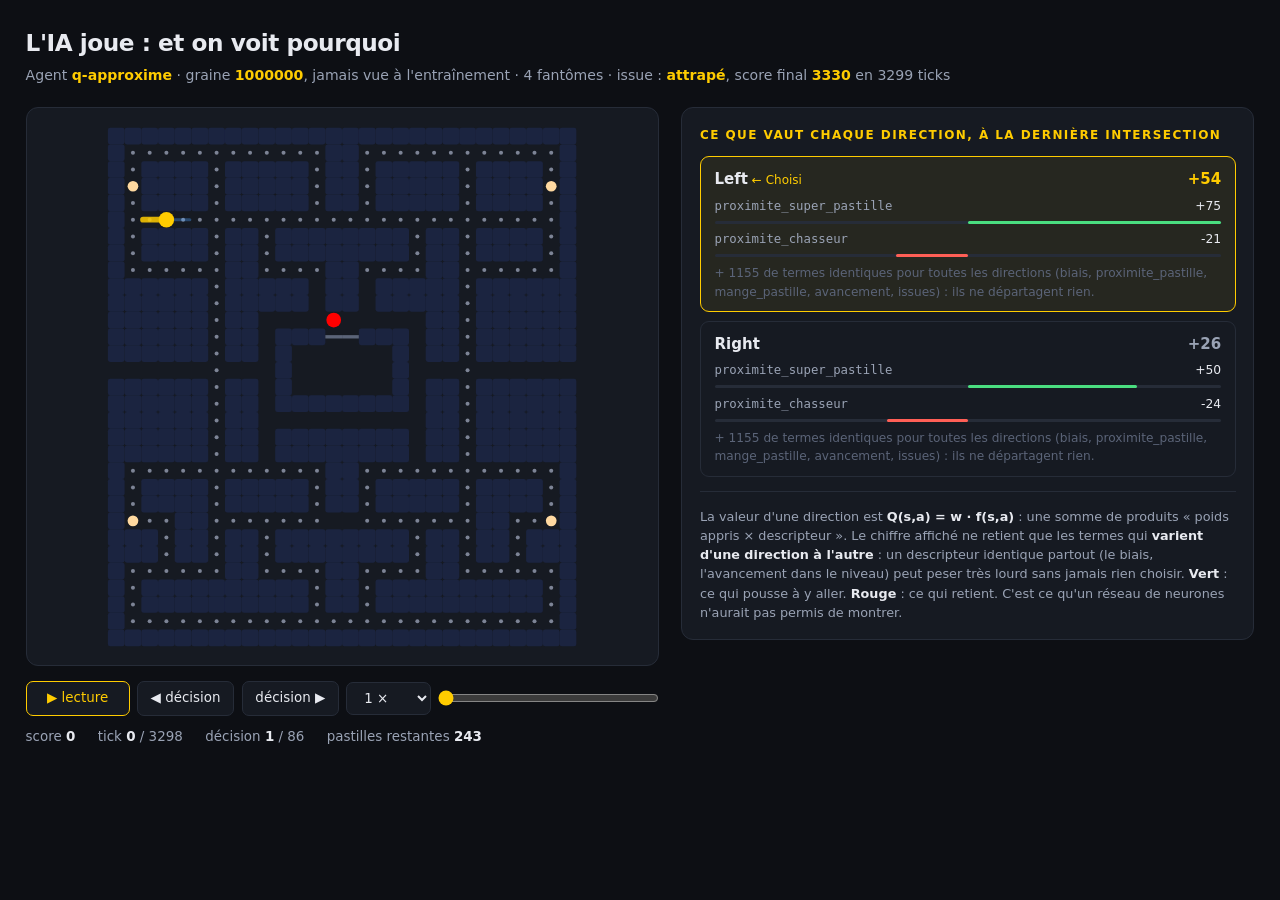
==== commit 6bb6624b: "📝 docs: plus un seul tiret cadratin, la ponctuation redevient normale Les 300 incises en tiret cadra" ====
--- a/docs/decisions.html
+++ b/docs/decisions.html
@@ -65,7 +65,7 @@
 </style>
 </head>
 <body>
-<h1>L'IA joue — et on voit pourquoi</h1>
+<h1>L'IA joue : et on voit pourquoi</h1>
 <p class="sous" id="sous"></p>
 
 <div class="plateau">
@@ -103,10 +103,10 @@
 const NOMS = ['blinky', 'pinky', 'inky', 'clyde'];
 const FLECHES = {up: [0, -1], down: [0, 1], left: [-1, 0], right: [1, 0]};
 const LIBELLES = {
-  power_pellet: 'super-pastille avalée — les fantômes deviennent comestibles',
+  power_pellet: 'super-pastille avalée : les fantômes deviennent comestibles',
   ghost_eaten: 'fantôme mangé',
   fruit_eaten: 'fruit attrapé',
-  pacman_died: 'attrapé — fin de la partie',
+  pacman_died: 'attrapé : fin de la partie',
   extra_life: 'vie supplémentaire',
   level_complete: 'niveau terminé',
   frightened: 'les fantômes fuient',
@@ -211,7 +211,7 @@
     entete.className = 'entete';
     const v = action.valeur_discriminante;
     entete.innerHTML = `<span class="nom">${action.direction}</span>` +
-      `<span class="valeur">${v === undefined ? '—' : (v > 0 ? '+' : '') + v.toFixed(0)}</span>`;
+      `<span class="valeur">${v === undefined ? '·' : (v > 0 ? '+' : '') + v.toFixed(0)}</span>`;
     bloc.appendChild(entete);
 
     const constants = (action.contributions || []).filter(c => !c.discrimine);
@@ -230,7 +230,7 @@
       pied.className = 'fixe';
       const somme = constants.reduce((s, c) => s + c.apport, 0);
       pied.textContent = `+ ${somme.toFixed(0)} de termes identiques pour toutes les directions ` +
-        `(${constants.map(c => c.nom).join(', ')}) — ils ne départagent rien.`;
+        `(${constants.map(c => c.nom).join(', ')}) : ils ne départagent rien.`;
       bloc.appendChild(pied);
     }
     cible.appendChild(bloc);
@@ -257,7 +257,7 @@
   else if (image === PARTIE.images.length - 1) {
     const f = PARTIE.final;
     document.getElementById('annonce').textContent =
-      f.gagne ? 'niveau terminé' : f.mort ? 'partie terminée — attrapé' : 'fin du rejeu';
+      f.gagne ? 'niveau terminé' : f.mort ? 'partie terminée : attrapé' : 'fin du rejeu';
   }
 }
 
@@ -317,7 +317,7 @@
 document.getElementById('note').innerHTML =
   `La valeur d'une direction est <b>Q(s,a) = w · f(s,a)</b> : une somme de produits ` +
   `« poids appris × descripteur ». Le chiffre affiché ne retient que les termes qui ` +
-  `<b>varient d'une direction à l'autre</b> — un descripteur identique partout (le biais, ` +
+  `<b>varient d'une direction à l'autre</b> : un descripteur identique partout (le biais, ` +
   `l'avancement dans le niveau) peut peser très lourd sans jamais rien choisir. ` +
   `<b>Vert</b> : ce qui pousse à y aller. <b>Rouge</b> : ce qui retient. ` +
   `C'est ce qu'un réseau de neurones n'aurait pas permis de montrer.`;
